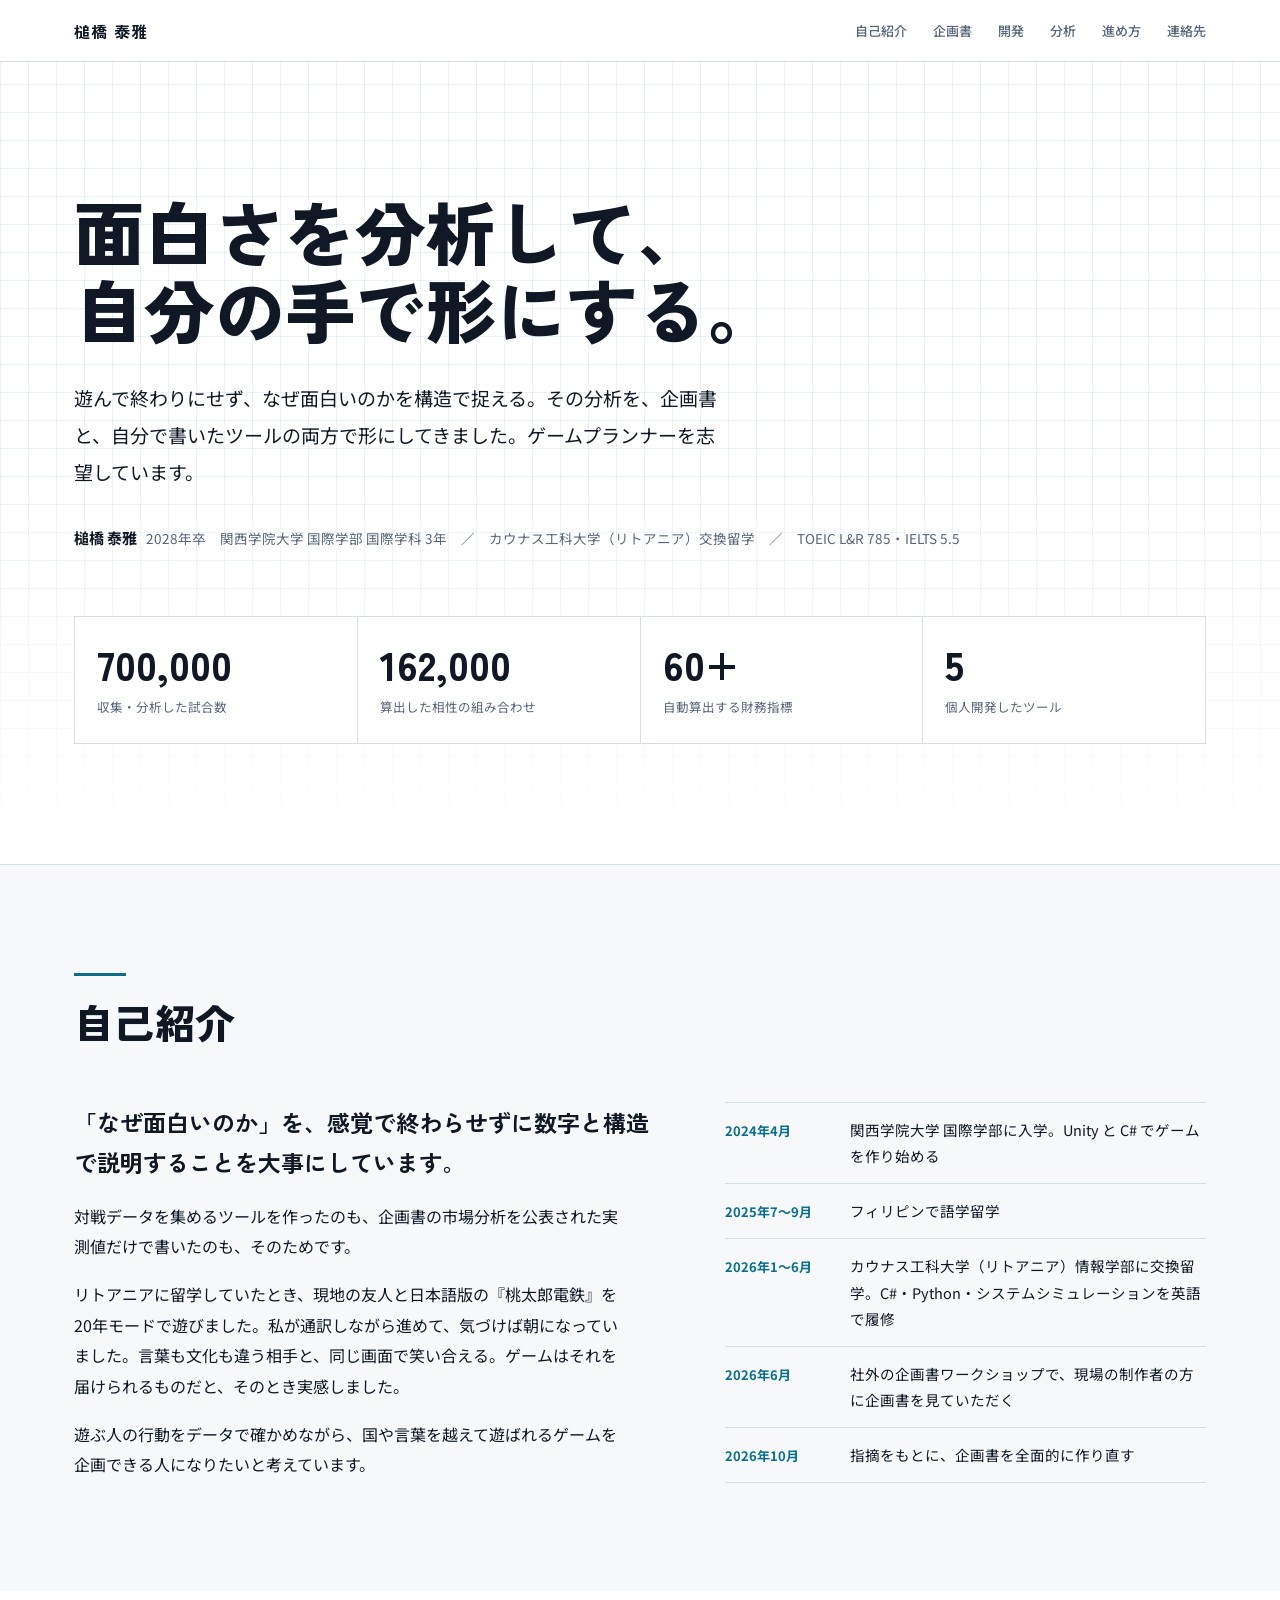
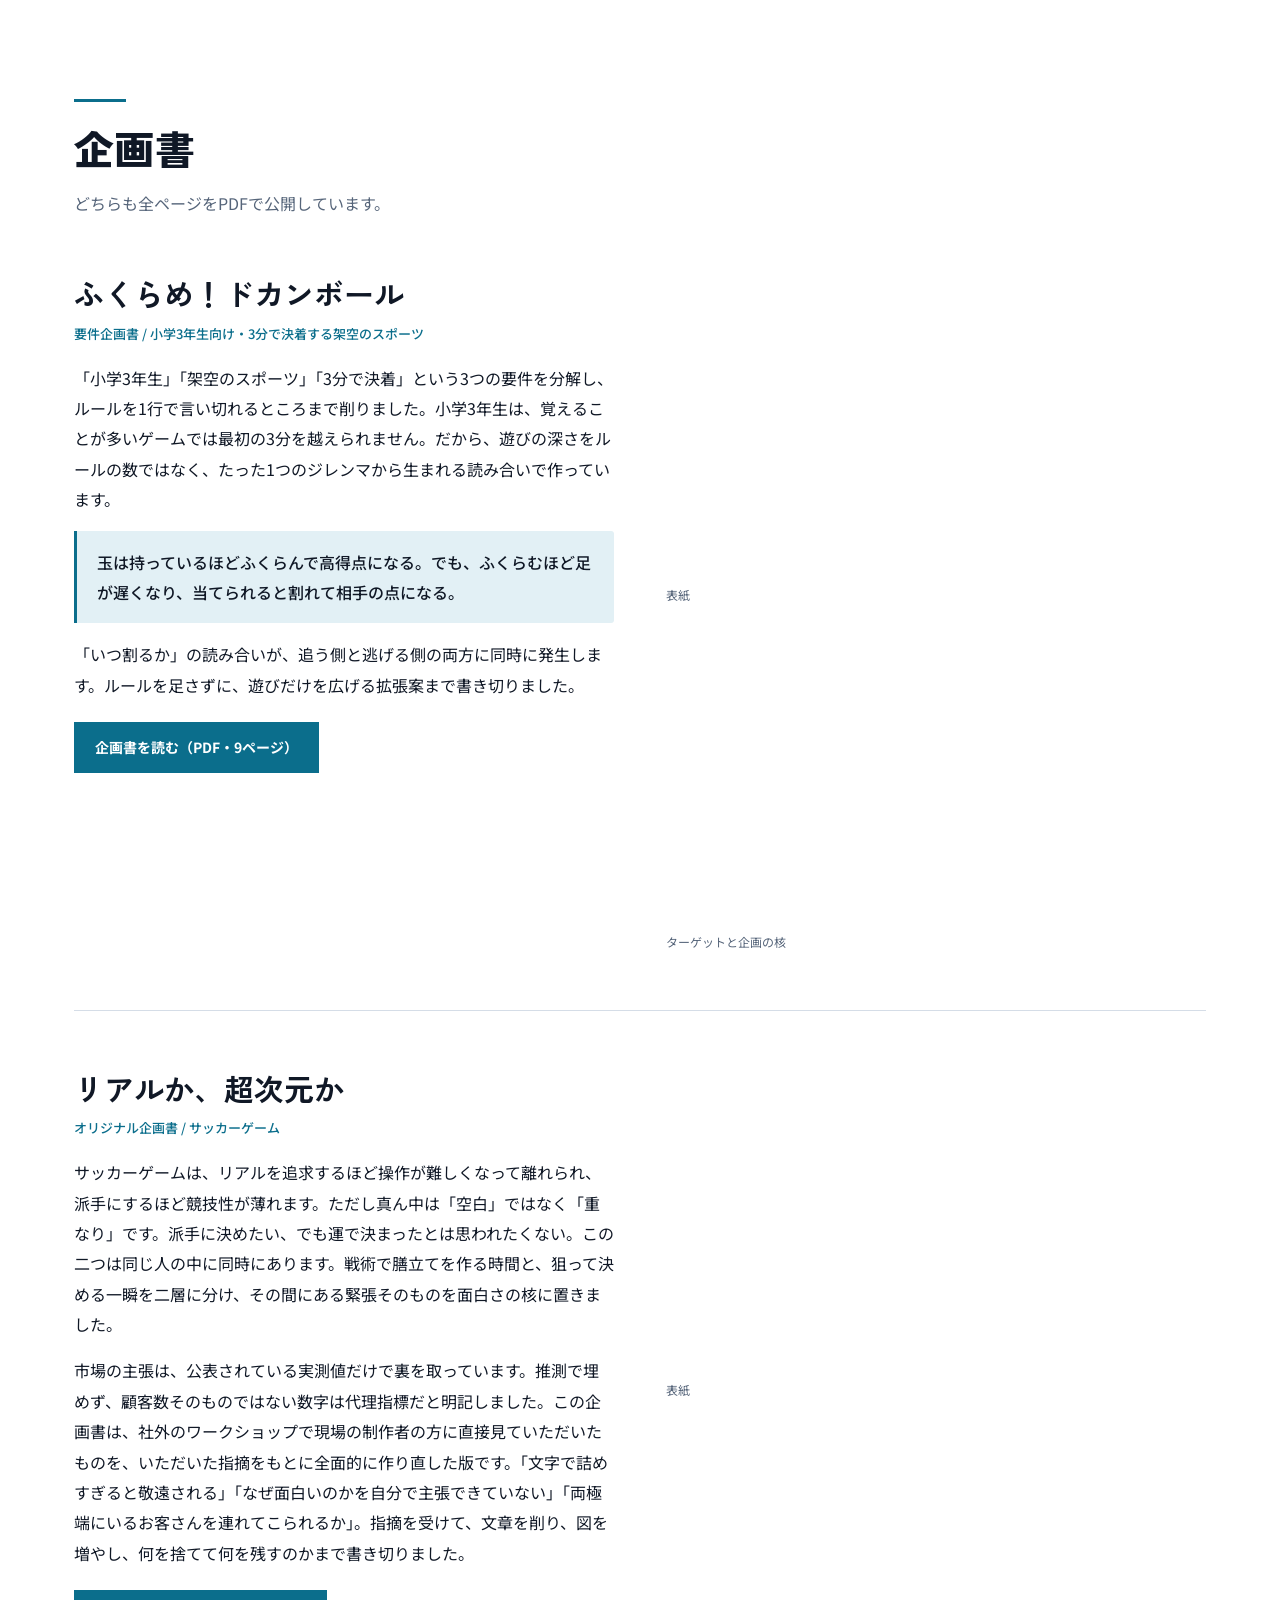
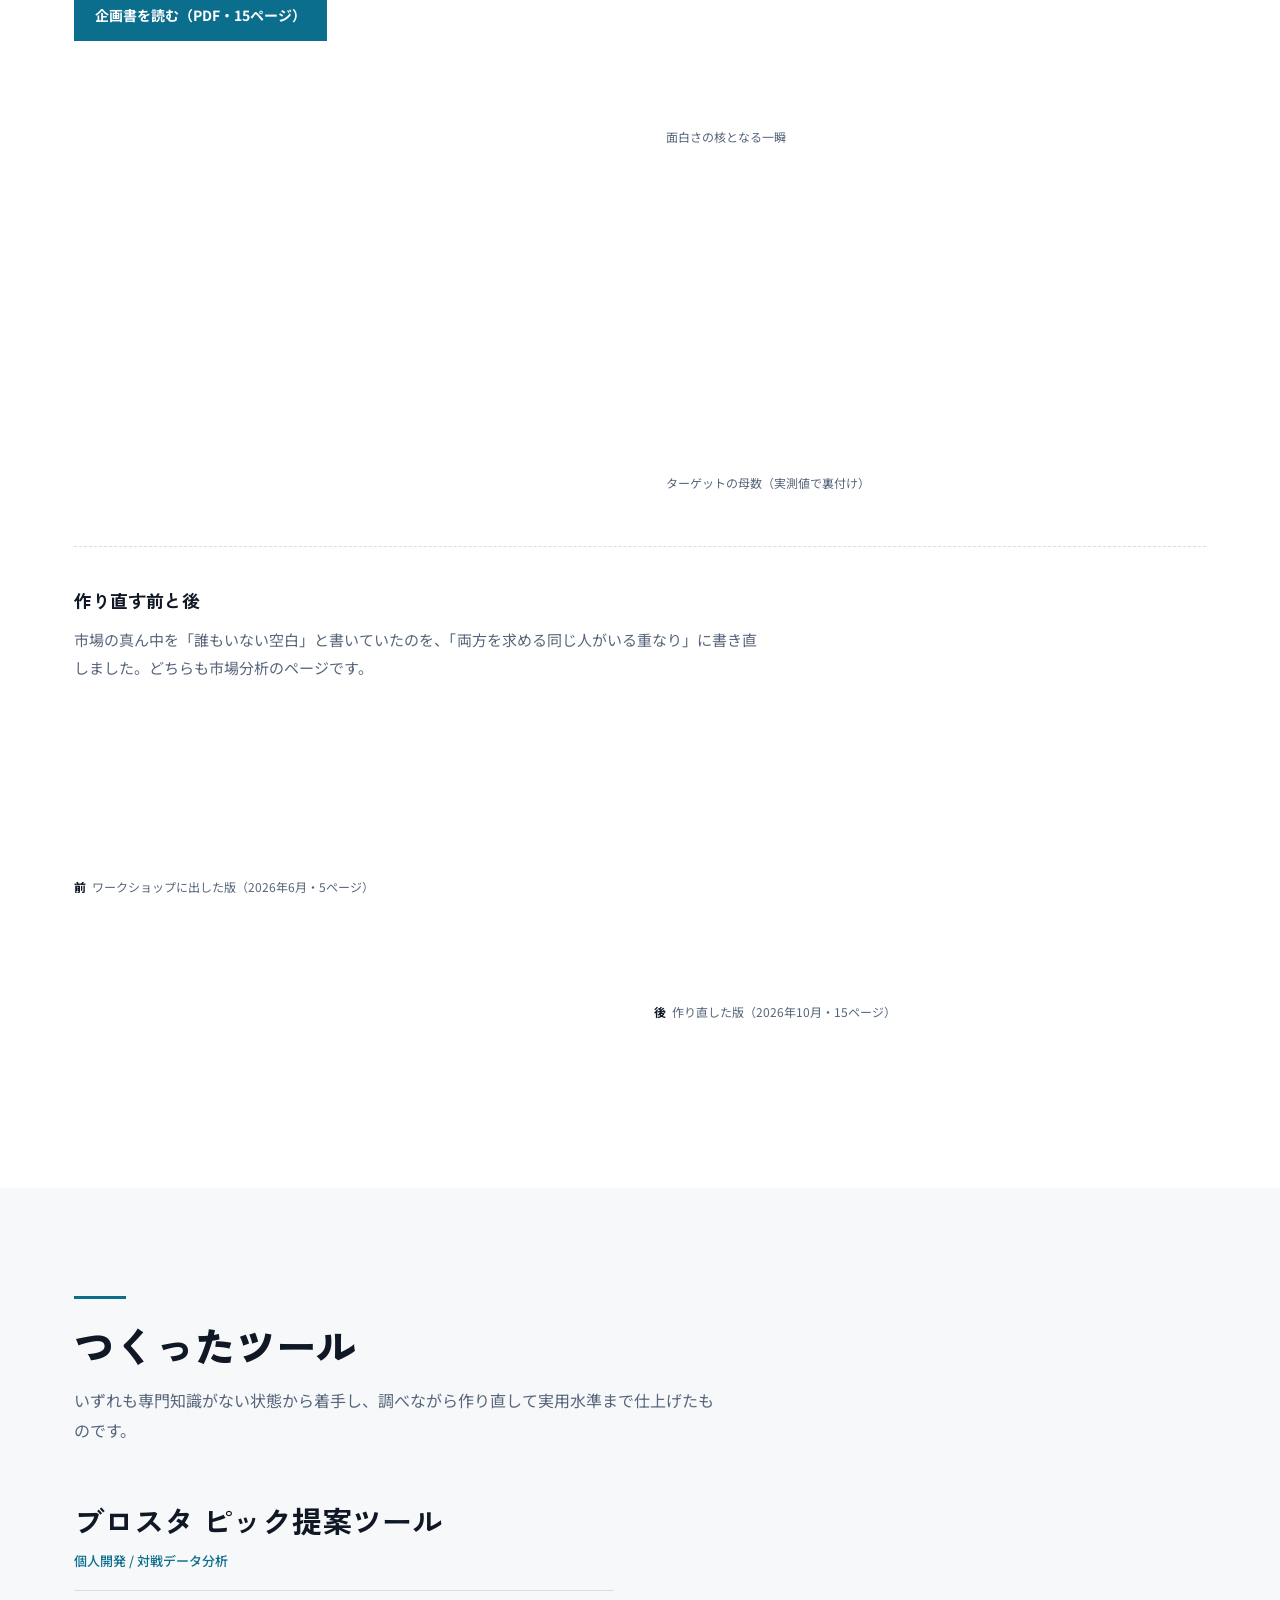
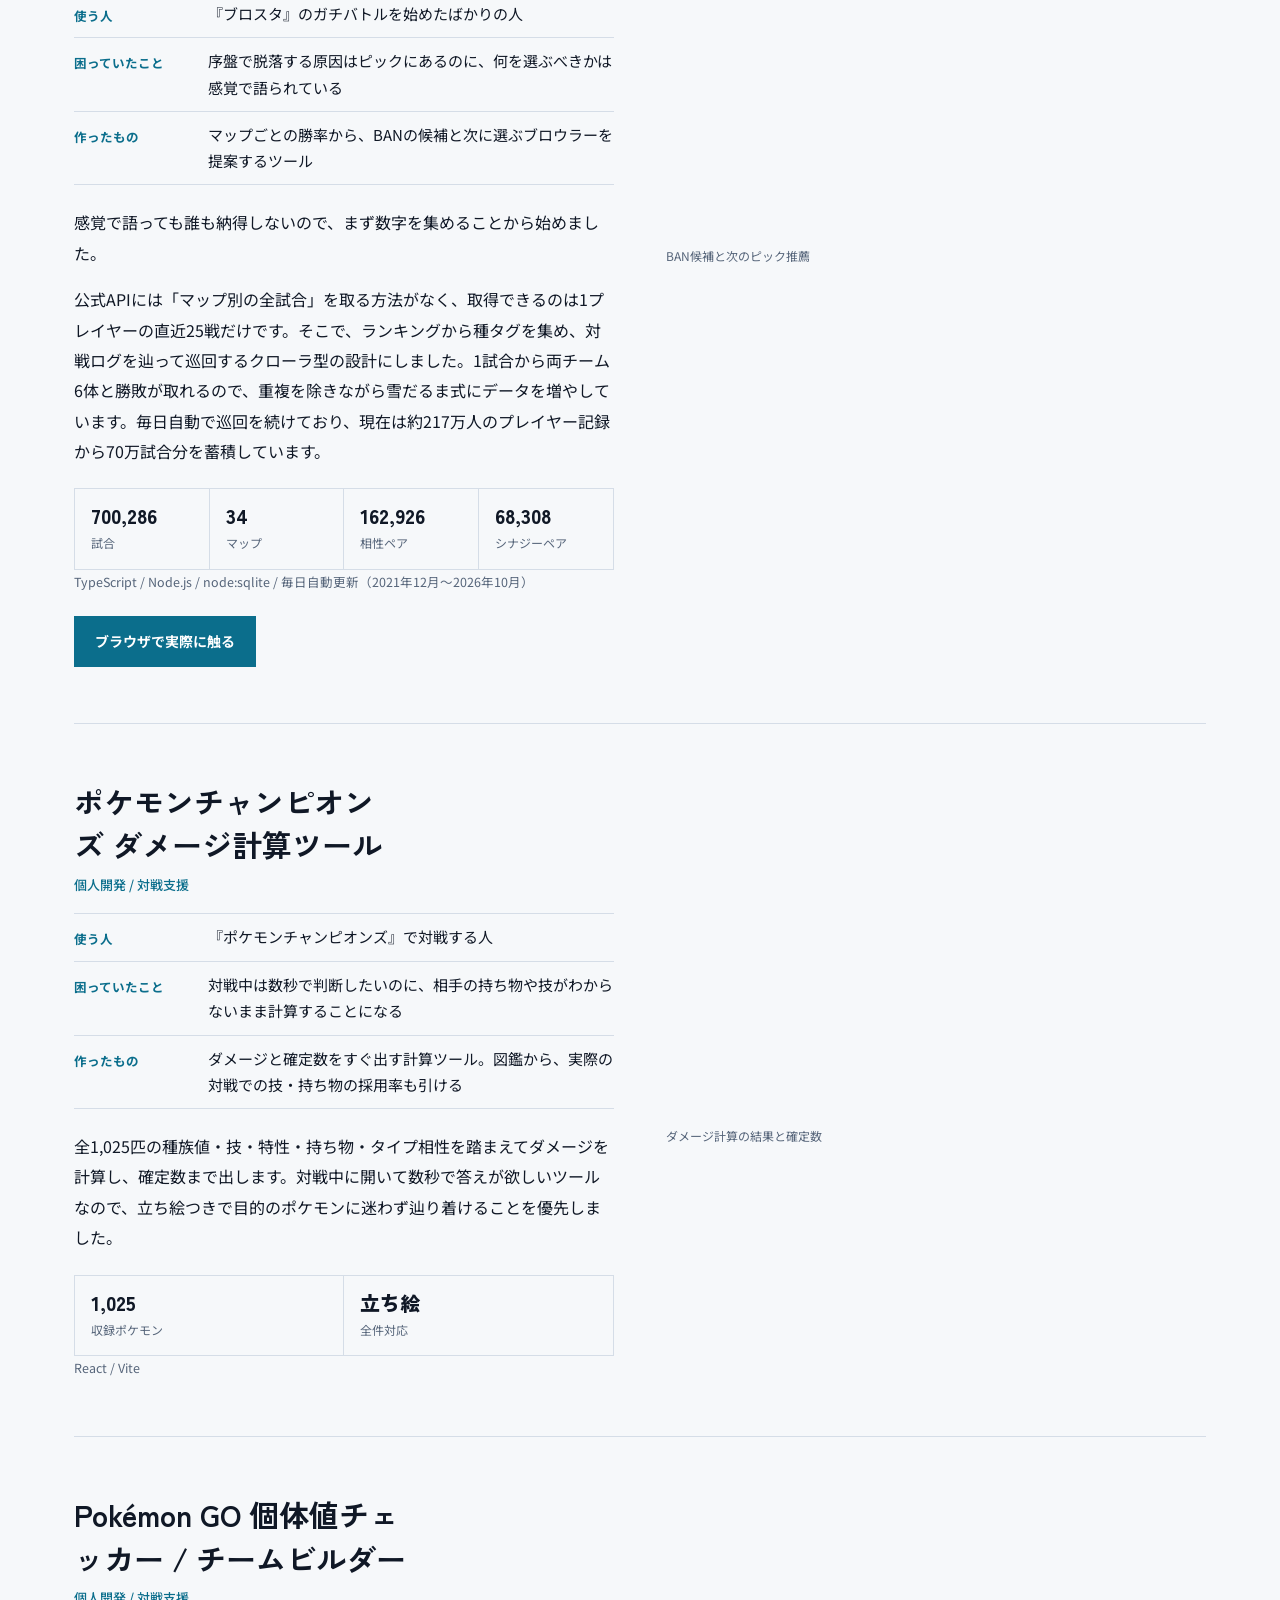
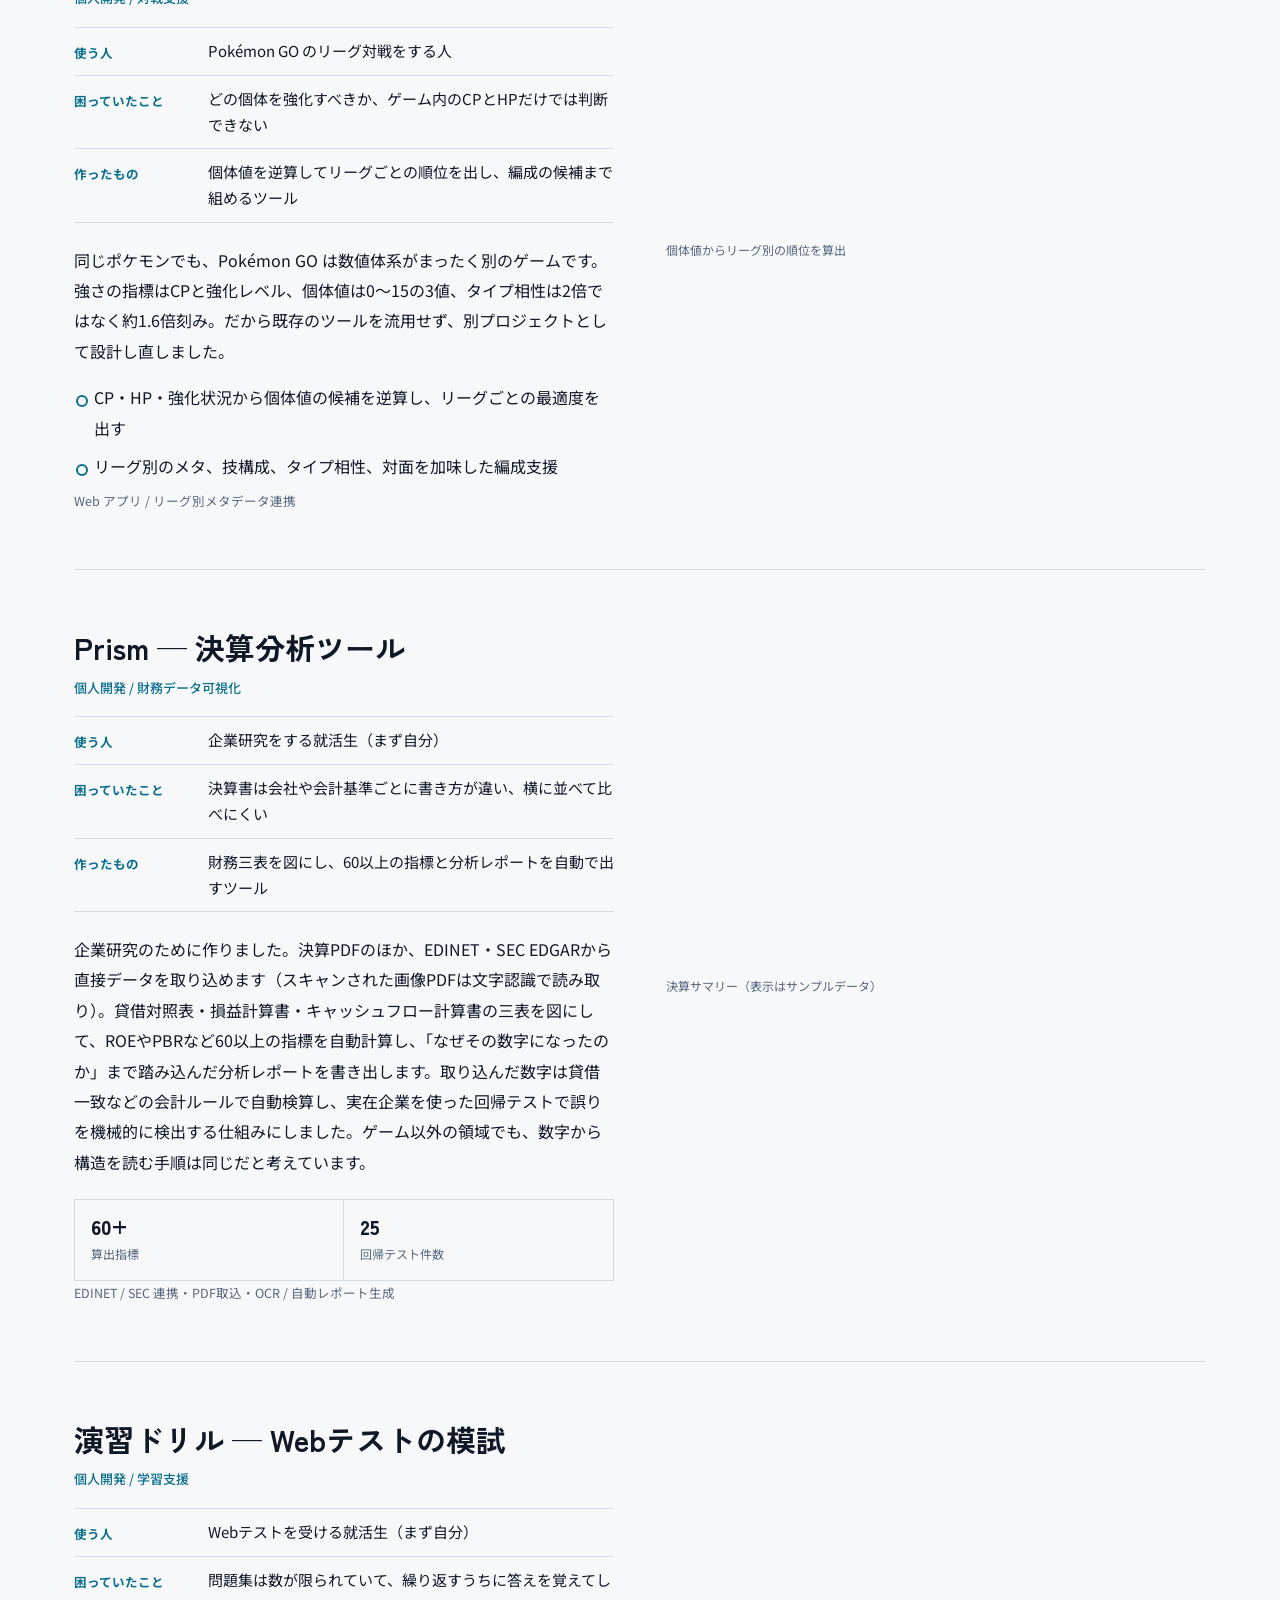
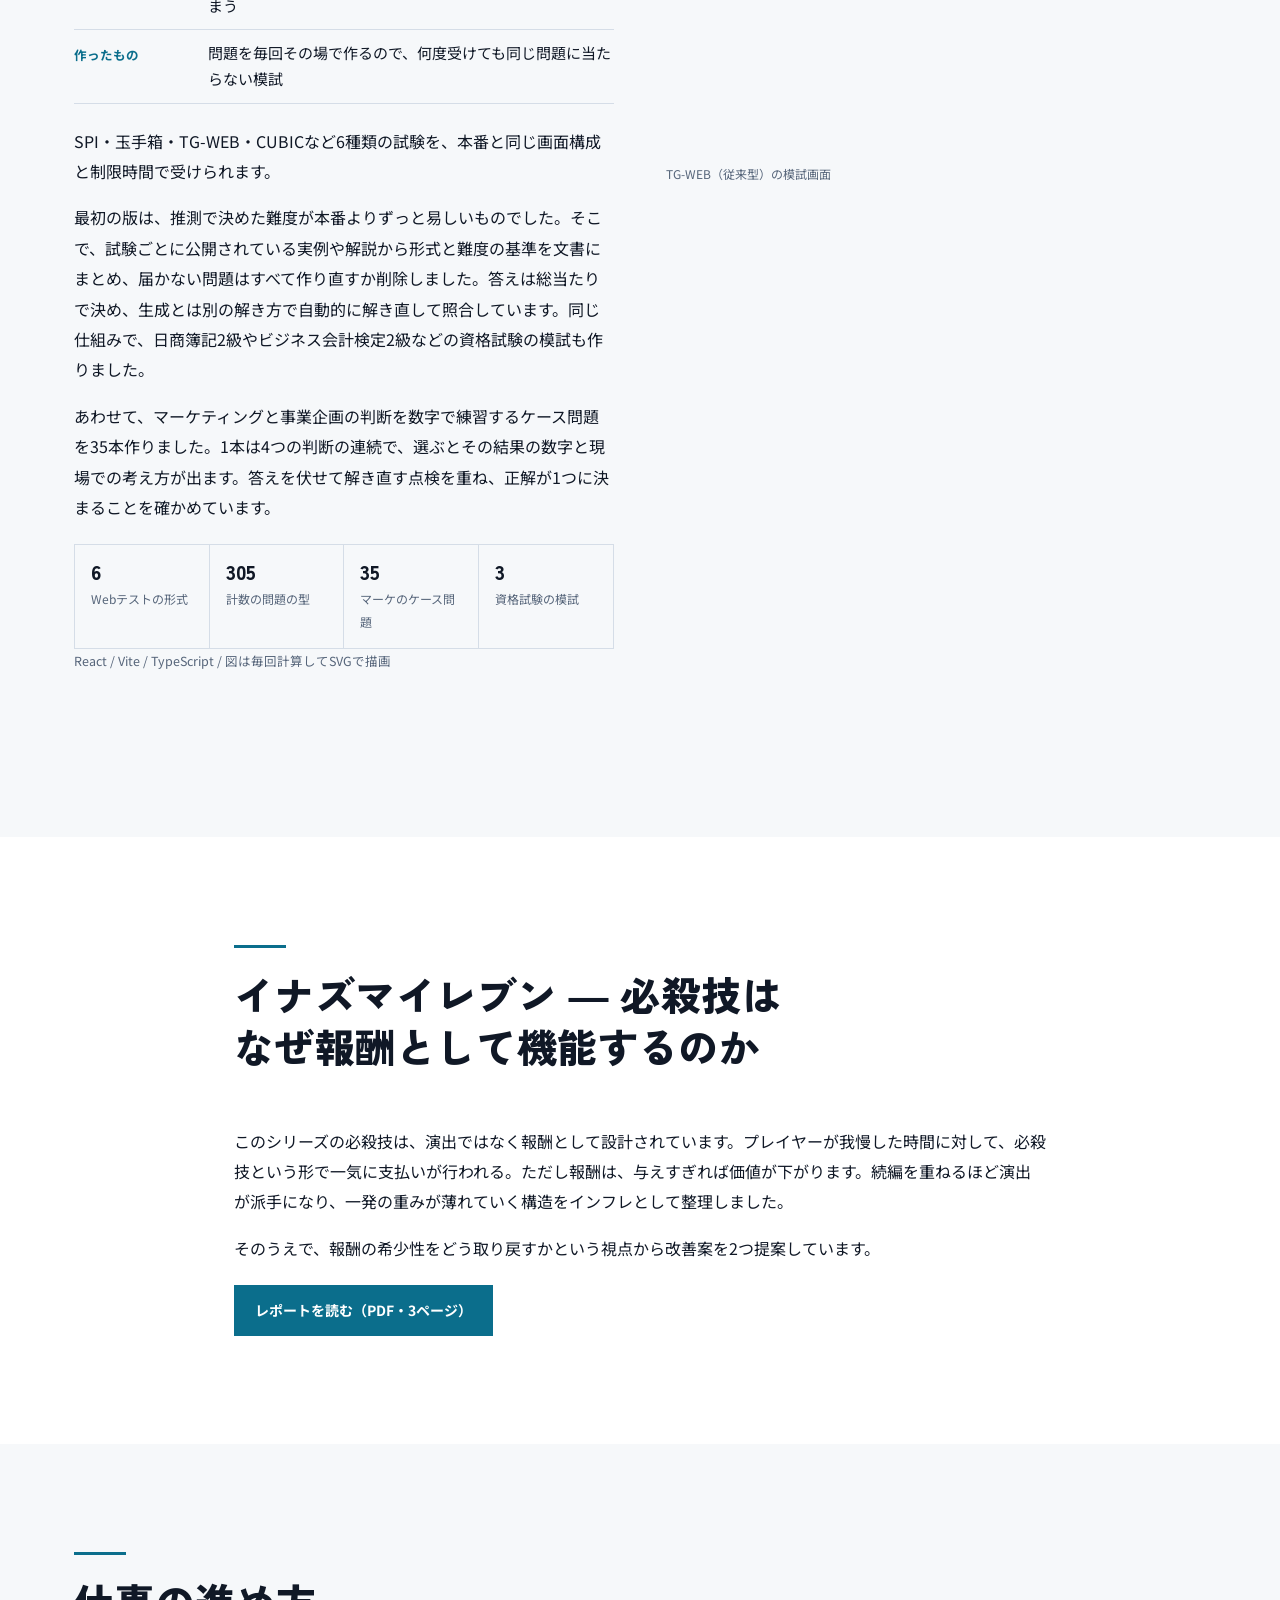
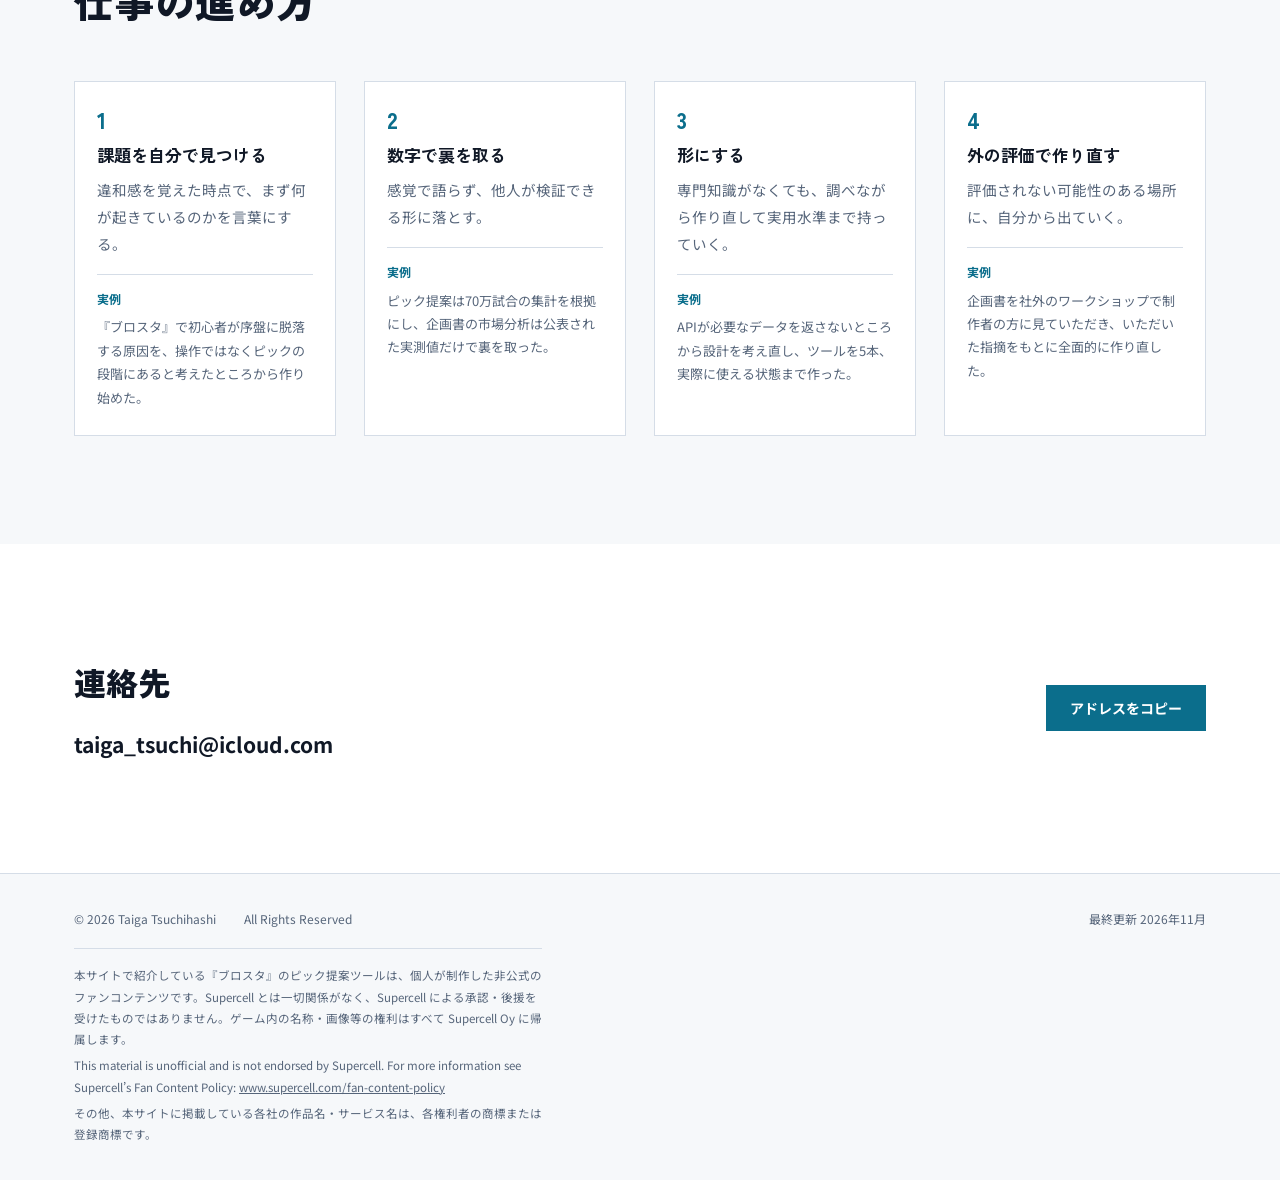
==== index.html @ 11065e67 "演習ドリルの計数の型を305に（TG-WEBテストセンター版の工夫型を追加） Co-Authored-By: Claude Opus 5.5 <noreply@anthropic.com>" ====
<!doctype html>
<html lang="ja">
<head>
<meta charset="utf-8">
<meta name="viewport" content="width=device-width, initial-scale=1, viewport-fit=cover">
<meta name="description" content="槌橋泰雅のポートフォリオ。ゲームの企画書、個人開発したツール、ゲーム分析レポート。">
<title>槌橋泰雅 ポートフォリオ</title>
<link rel="preconnect" href="https://fonts.googleapis.com">
<link rel="preconnect" href="https://fonts.gstatic.com" crossorigin>
<link rel="stylesheet" href="https://fonts.googleapis.com/css2?family=Zen+Kaku+Gothic+New:wght@500;700;900&family=Noto+Sans+JP:wght@400;500;700&display=swap">
<style>
/* 白い方眼紙（企画を書くノート）を下敷きに。ヒーローだけ方眼を見せ、ほかは白と罫線で静かに。
   差し色は青緑の1色。ラベルは英字の大文字や等幅の書体を使わず、日本語で必要なものだけ。 */
:root{
  --paper:#FFFFFF;
  --band:#F6F8FA;
  --ink:#101826;
  --ink-soft:#56657A;
  --rule:#D5DDE7;
  --accent:#0B6E8C;
  --accent-soft:#E2F0F5;
  --grid:rgba(11,110,140,.085);

  --f-display:"Zen Kaku Gothic New","Hiragino Kaku Gothic ProN","Yu Gothic",sans-serif;
  --f-body:"Noto Sans JP","Hiragino Kaku Gothic ProN","Yu Gothic",sans-serif;

  --head-h:62px;
}
:root{color-scheme:light}

*{box-sizing:border-box}
html{scroll-behavior:smooth; scroll-padding-top:var(--head-h)}
body{margin:0; background:var(--paper); color:var(--ink);
  font-family:var(--f-body); font-size:16px; line-height:1.9; -webkit-font-smoothing:antialiased}
img{max-width:100%}
a{color:var(--accent)}

/* ===== header ===== */
.hd{position:fixed; inset:0 0 auto 0; z-index:50; height:calc(var(--head-h) + env(safe-area-inset-top,0px));
  padding-top:env(safe-area-inset-top,0px);
  background:color-mix(in srgb, var(--paper) 88%, transparent);
  backdrop-filter:saturate(1.4) blur(10px); border-bottom:1px solid var(--rule)}
.hd-in{max-width:1180px; margin:0 auto; height:var(--head-h); padding-inline:24px;
  display:flex; align-items:center; gap:28px}
.brand{font-family:var(--f-display); font-size:16px; font-weight:700; letter-spacing:.08em;
  text-decoration:none; color:var(--ink); white-space:nowrap}
.nav{margin-left:auto; display:flex; gap:26px}
.nav a{font-size:13px; font-weight:500; text-decoration:none; color:var(--ink-soft);
  position:relative; padding-block:4px; transition:color .2s}
.nav a::after{content:""; position:absolute; left:0; bottom:0; width:100%; height:2px;
  background:var(--accent); transform:scaleX(0); transform-origin:left; transition:transform .25s ease}
.nav a:hover{color:var(--ink)}
.nav a:hover::after{transform:scaleX(1)}
@media (max-width:720px){ .nav{display:none} }

/* ===== bands ===== */
.band{padding-block:clamp(60px,9vw,108px)}
.band.tint{background:var(--band)}
.in{max-width:1180px; margin:0 auto; padding-inline:24px}
.narrow{max-width:860px}

/* ===== hero ===== */
.hero{background:var(--paper); color:var(--ink); position:relative; overflow:hidden; border-bottom:1px solid var(--rule);
  padding-top:calc(var(--head-h) + clamp(70px,11vw,130px)); padding-bottom:clamp(64px,10vw,120px)}
.hero::before{content:""; position:absolute; inset:0;
  background-image:linear-gradient(var(--grid) 1px,transparent 1px),
    linear-gradient(90deg,var(--grid) 1px,transparent 1px);
  background-size:28px 28px; pointer-events:none;
  -webkit-mask-image:linear-gradient(180deg,#000 55%,transparent);mask-image:linear-gradient(180deg,#000 55%,transparent)}
.hero .in{position:relative}

h1{font-family:var(--f-display); font-weight:900; font-size:clamp(34px,6.6vw,70px);
  line-height:1.12; letter-spacing:.005em; margin:0; text-wrap:balance; max-width:16em}
.hero .lede{font-size:clamp(16px,2vw,19px); line-height:1.95; margin:30px 0 0; max-width:34em; color:var(--ink)}
.hero .who{font-size:13.5px; color:var(--ink-soft); margin:34px 0 0; line-height:1.9}
.hero .who b{color:var(--ink); font-weight:700; font-size:15px; margin-right:.6em}

/* ===== stats band ===== */
.stats{display:grid; grid-template-columns:repeat(4,1fr); gap:1px; background:var(--rule);
  border:1px solid var(--rule); margin-top:clamp(40px,6vw,64px)}
.stats div{background:var(--paper); padding:24px 22px; min-width:0}
.stats b{display:block; font-family:var(--f-display); font-weight:900; font-size:clamp(26px,3.6vw,40px);
  line-height:1.15; font-variant-numeric:tabular-nums; color:var(--ink)}
.stats span{display:block; font-size:12.5px; color:var(--ink-soft); margin-top:8px}
@media (max-width:760px){ .stats{grid-template-columns:repeat(2,1fr)} }

/* ===== section head ===== */
.sh{margin-bottom:clamp(34px,5vw,54px)}
.sh h2{font-family:var(--f-display); font-weight:900; font-size:clamp(26px,3.6vw,40px);
  line-height:1.3; margin:0; letter-spacing:.01em; text-wrap:balance}
.sh p{margin:14px 0 0; color:var(--ink-soft); max-width:40em}
.rule{height:3px; width:52px; background:var(--accent); margin:0 0 20px}

/* ===== work rows ===== */
.work{display:grid; grid-template-columns:1fr 1fr; gap:clamp(28px,4vw,56px); align-items:start;
  padding-block:clamp(38px,5vw,56px); border-top:1px solid var(--rule)}
.work:first-of-type{border-top:0; padding-top:0}
.work.flip .media{order:2}
.work .body{min-width:0}
.work h3{font-family:var(--f-display); font-weight:700; font-size:clamp(21px,2.7vw,30px);
  line-height:1.45; margin:0 0 6px; text-wrap:balance}
.role{font-size:13px; color:var(--accent); font-weight:500; margin:0 0 20px}
.work p{margin:0 0 16px}
.work p:last-of-type{margin-bottom:0}
@media (max-width:860px){ .work{grid-template-columns:1fr} .work.flip .media{order:0} }

.media{min-width:0; display:grid; gap:12px}
.media figure{margin:0; min-width:0}
.media img{display:block; width:100%; height:auto; border:1px solid var(--rule);
  transition:transform .3s cubic-bezier(.22,.8,.3,1), box-shadow .3s ease}
.media figure:hover img{transform:translateY(-4px); box-shadow:0 14px 34px rgba(16,24,38,.16)}
.media figcaption{font-size:12px; color:var(--ink-soft); margin-top:7px}

/* 誰の何を解くか（全ツールで同じ位置に置く） */
.fit{margin:0 0 22px; border-top:1px solid var(--rule)}
.fit div{display:grid; grid-template-columns:7.5em 1fr; gap:14px; padding:10px 0; border-bottom:1px solid var(--rule)}
.fit dt{font-size:12.5px; font-weight:700; color:var(--accent); padding-top:3px}
.fit dd{margin:0; font-size:15px; line-height:1.75}

/* 作り直す前と後 */
.ba{grid-column:1/-1; order:3; border-top:1px dashed var(--rule); padding-top:clamp(26px,3.5vw,36px)}
.ba h4{font-family:var(--f-display); font-weight:700; font-size:18px; margin:0 0 8px}
.ba > p{margin:0 0 20px; max-width:46em; color:var(--ink-soft); font-size:15px}
.ba .media{grid-template-columns:1fr 1fr; gap:clamp(16px,2.4vw,28px); align-items:start}
.ba figcaption b{color:var(--ink); font-weight:700; margin-right:.5em}

.quote{border-left:3px solid var(--accent); background:var(--accent-soft);
  padding:16px 20px; margin:20px 0; font-weight:500; border-radius:0 3px 3px 0}
.metrics{display:flex; flex-wrap:wrap; gap:0; margin:22px 0 0; border:1px solid var(--rule)}
.metrics div{flex:1 1 120px; min-width:0; padding:14px 16px; border-right:1px solid var(--rule);
  transition:background .2s}
.metrics div:last-child{border-right:0}
/* 指標が1つだけのときは、枠を横いっぱいに伸ばさず内容幅に収める */
.metrics:has(div:only-child){display:inline-flex}
.metrics div:hover{background:var(--accent-soft)}
.metrics b{display:block; font-family:var(--f-display); font-weight:900; font-size:20px;
  font-variant-numeric:tabular-nums; line-height:1.3}
.metrics span{display:block; font-size:12px; color:var(--ink-soft); margin-top:3px}
.stack{font-size:12.5px; color:var(--ink-soft); margin:16px 0 0}
.pts{list-style:none; padding:0; margin:14px 0 0}
.pts li{position:relative; padding-left:20px; margin-bottom:8px}
.pts li::before{content:""; position:absolute; left:2px; top:.8em; width:8px; height:8px; border:2px solid var(--accent); border-radius:50%}

.links{display:flex; flex-wrap:wrap; gap:10px; margin:22px 0 0}
.lnk{display:inline-block; font-size:14px; font-weight:700;
  text-decoration:none; padding:11px 20px; border:1px solid var(--accent); color:var(--accent);
  background:transparent; transition:background .2s,color .2s,transform .2s}
.lnk.solid{background:var(--accent); color:#fff; border-color:var(--accent)}
.lnk:hover{transform:translateY(-2px)}
.lnk:not(.solid):hover{background:var(--accent); color:#fff}

/* ===== approach ===== */
.grid4{display:grid; grid-template-columns:repeat(4,1fr); gap:clamp(18px,2.4vw,28px)}
.card{background:var(--paper); border:1px solid var(--rule); padding:26px 22px; min-width:0}
.card .n{font-family:var(--f-display); font-size:22px; font-weight:900; color:var(--accent); line-height:1}
.card h4{font-family:var(--f-display); font-weight:700; font-size:17px; margin:12px 0 10px; line-height:1.5}
.card p{margin:0; font-size:14.5px; line-height:1.85; color:var(--ink-soft)}
.card .ev{margin:16px 0 0; padding:13px 0 0; border-top:1px solid var(--rule); font-size:13px; line-height:1.8}
.card .ev b{display:block; font-weight:700; font-size:12px; color:var(--accent); margin:0 0 6px}
@media (max-width:980px){ .grid4{grid-template-columns:repeat(2,1fr)} }
@media (max-width:560px){ .grid4{grid-template-columns:1fr} }

/* ===== about ===== */
.about{display:grid; grid-template-columns:1.1fr .9fr; gap:clamp(30px,5vw,72px); align-items:start}
.about .txt p{margin:0 0 18px; max-width:34em}
.about .txt p:last-child{margin-bottom:0}
.about .txt .lead{font-family:var(--f-display); font-weight:700; font-size:clamp(19px,2.2vw,23px); line-height:1.75}
.tl{list-style:none; margin:0; padding:0; border-top:1px solid var(--rule)}
.tl li{display:grid; grid-template-columns:7.5em 1fr; gap:16px; padding:14px 0; border-bottom:1px solid var(--rule);
  font-size:14.5px; line-height:1.8}
.tl time{font-size:13px; font-weight:700; color:var(--accent); font-variant-numeric:tabular-nums; padding-top:2px}
@media (max-width:860px){ .about{grid-template-columns:1fr} .ba .media{grid-template-columns:1fr} }
@media (max-width:440px){ .tl li,.fit div{grid-template-columns:1fr; gap:2px} }

/* ===== contact ===== */
.contact{display:grid; grid-template-columns:1fr auto; gap:28px; align-items:center}
.contact h2{font-family:var(--f-display); font-weight:900; font-size:clamp(22px,3vw,32px); margin:0 0 12px}
.mail{font-size:clamp(16px,2.4vw,21px); font-weight:700; word-break:break-all; margin:0}
button{font-family:var(--f-body); font-size:14px; font-weight:700; cursor:pointer;
  background:var(--accent); color:#fff; border:0; padding:13px 24px; white-space:nowrap; transition:filter .2s}
button:hover{filter:brightness(1.12)}
button:focus-visible,a:focus-visible{outline:2px solid var(--accent); outline-offset:3px}
@media (max-width:640px){ .contact{grid-template-columns:1fr} }

footer{background:var(--band); color:var(--ink-soft); padding-block:34px; border-top:1px solid var(--rule)}
footer .in{display:flex; flex-wrap:wrap; gap:12px 28px; align-items:center; font-size:12px}
footer .sp{margin-left:auto}
footer .rights{margin-top:18px; padding-top:16px; border-top:1px solid var(--rule);
  font-size:11.5px; line-height:1.85; color:var(--ink-soft); max-width:78ch}
footer .rights p{margin:0 0 5px}
footer .rights p:last-child{margin-bottom:0}
footer .rights a{color:inherit; text-decoration:underline}


/* ===== scroll reveal =====
   大手コーポレートサイトの計測値に合わせる：持続 0.9s、ゆるい立ち上がり。
   .js-anim は JS が付けるので、JSが動かない環境では最初から全部見えている。 */
:root{ --ease-rev:cubic-bezier(.4,0,.22,1) }
.js-anim .rev{ opacity:0; transform:translateY(44px);
  transition:opacity .9s var(--ease-rev) var(--d,0s), transform .9s var(--ease-rev) var(--d,0s) }
.js-anim .rev.is-visible{ opacity:1; transform:none }

/* 画像は現れたあとに静かに寄る */
.js-anim .media figure img{ transform:scale(1.035); transition:transform 1.4s ease-out .15s, border-color .25s ease }
.js-anim .media figure.is-visible img{ transform:none }
.js-anim .media figure:hover img{ transform:translateY(-4px) }

@media (prefers-reduced-motion:reduce){
  .js-anim .rev,.js-anim .media figure img{
    opacity:1!important; transform:none!important; transition:none!important }
}


/* 画像はマスクで開く（アサヒGHDの reveal-inset 方式） */
.js-anim .media figure img{ clip-path:inset(0 0 100% 0); transform:scale(1.04);
  transition:clip-path 1.05s var(--ease-rev), transform 1.5s ease-out .1s, box-shadow .3s ease }
.js-anim .media figure.is-visible img{ clip-path:inset(0 0 0 0); transform:none }
.js-anim .media figure.is-visible:hover img{ transform:translateY(-4px) scale(1.012) }

/* ヒーロー見出しは1文字ずつ立ち上げる */
@keyframes chIn{ from{ opacity:0; transform:translateY(.55em) } to{ opacity:1; transform:none } }
.hero h1.split{ animation:none }
.hero h1 .ch{ display:inline-block; animation:chIn .72s var(--ease-rev) var(--d,0s) backwards }


@keyframes gridIn{ from{ opacity:0 } to{ opacity:1 } }
.hero::before{ animation:gridIn 1.6s ease-out .25s backwards }


@media (prefers-reduced-motion:reduce){
  .hero h1 .ch,.hero::before{ animation:none!important; opacity:1!important; filter:none!important; transform:none!important }
  .js-anim .media figure img{ clip-path:none!important; transform:none!important; transition:none!important }
}

/* ===== motion ===== */
@keyframes rise{from{opacity:0; transform:translateY(14px)} to{opacity:1; transform:none}}
.hero h1,.hero .lede,.hero .who,.hero .stats{animation:rise .55s cubic-bezier(.22,.8,.3,1) backwards}
.hero h1{animation-delay:.07s} .hero .lede{animation-delay:.15s}
.hero .who{animation-delay:.22s} .hero .stats{animation-delay:.28s}
@media (prefers-reduced-motion:reduce){
  html{scroll-behavior:auto}
  .hero h1,.hero .lede,.hero .who,.hero .stats{animation:none}
  .media img,.lnk,.nav a::after,.metrics div{transition:none}
}
</style>
</head>
<body>

<header class="hd">
  <div class="hd-in">
    <a class="brand" href="#top">槌橋 泰雅</a>
    <nav class="nav">
      <a href="#about">自己紹介</a>
      <a href="#works">企画書</a>
      <a href="#tools">開発</a>
      <a href="#analysis">分析</a>
      <a href="#approach">進め方</a>
      <a href="#contact">連絡先</a>
    </nav>
  </div>
</header>

<section class="hero" id="top">
  <div class="in">
    <h1>面白さを分析して、<br>自分の手で形にする。</h1>
    <p class="lede">遊んで終わりにせず、なぜ面白いのかを構造で捉える。その分析を、企画書と、自分で書いたツールの両方で形にしてきました。ゲームプランナーを志望しています。</p>
    <p class="who"><b>槌橋 泰雅</b>2028年卒　関西学院大学 国際学部 国際学科 3年　／　カウナス工科大学（リトアニア）交換留学　／　TOEIC L&amp;R 785・IELTS 5.5</p>
    <div class="stats">
      <div><b data-count="700000">700,000</b><span>収集・分析した試合数</span></div>
      <div><b data-count="162000">162,000</b><span>算出した相性の組み合わせ</span></div>
      <div><b data-count="60" data-suffix="+">60+</b><span>自動算出する財務指標</span></div>
      <div><b data-count="5">5</b><span>個人開発したツール</span></div>
    </div>
  </div>
</section>

<section class="band tint" id="about">
  <div class="in">
    <div class="sh">
      <div class="rule"></div>
      <h2>自己紹介</h2>
    </div>
    <div class="about">
      <div class="txt">
        <p class="lead">「なぜ面白いのか」を、感覚で終わらせずに数字と構造で説明することを大事にしています。</p>
        <p>対戦データを集めるツールを作ったのも、企画書の市場分析を公表された実測値だけで書いたのも、そのためです。</p>
        <p>リトアニアに留学していたとき、現地の友人と日本語版の『桃太郎電鉄』を20年モードで遊びました。私が通訳しながら進めて、気づけば朝になっていました。言葉も文化も違う相手と、同じ画面で笑い合える。ゲームはそれを届けられるものだと、そのとき実感しました。</p>
        <p>遊ぶ人の行動をデータで確かめながら、国や言葉を越えて遊ばれるゲームを企画できる人になりたいと考えています。</p>
      </div>
      <ol class="tl">
        <li><time>2024年4月</time><span>関西学院大学 国際学部に入学。Unity と C# でゲームを作り始める</span></li>
        <li><time>2025年7〜9月</time><span>フィリピンで語学留学</span></li>
        <li><time>2026年1〜6月</time><span>カウナス工科大学（リトアニア）情報学部に交換留学。C#・Python・システムシミュレーションを英語で履修</span></li>
        <li><time>2026年6月</time><span>社外の企画書ワークショップで、現場の制作者の方に企画書を見ていただく</span></li>
        <li><time>2026年10月</time><span>指摘をもとに、企画書を全面的に作り直す</span></li>
      </ol>
    </div>
  </div>
</section>

<section class="band" id="works">
  <div class="in">
    <div class="sh">
      <div class="rule"></div>
      <h2>企画書</h2>
      <p>どちらも全ページをPDFで公開しています。</p>
    </div>

    <article class="work">
      <div class="body">
        <h3>ふくらめ！ドカンボール</h3>
        <p class="role">要件企画書 / 小学3年生向け・3分で決着する架空のスポーツ</p>
        <p>「小学3年生」「架空のスポーツ」「3分で決着」という3つの要件を分解し、ルールを1行で言い切れるところまで削りました。小学3年生は、覚えることが多いゲームでは最初の3分を越えられません。だから、遊びの深さをルールの数ではなく、たった1つのジレンマから生まれる読み合いで作っています。</p>
        <p class="quote">玉は持っているほどふくらんで高得点になる。でも、ふくらむほど足が遅くなり、当てられると割れて相手の点になる。</p>
        <p>「いつ割るか」の読み合いが、追う側と逃げる側の両方に同時に発生します。ルールを足さずに、遊びだけを広げる拡張案まで書き切りました。</p>
        <div class="links"><a class="lnk solid" href="docs/dokanball.pdf">企画書を読む（PDF・9ページ）</a></div>
      </div>
      <div class="media">
        <figure><img src="[data-uri]" alt="『ふくらめ！ドカンボール』企画書の表紙"><figcaption>表紙</figcaption></figure>
        <figure><img src="[data-uri]" alt="ターゲットと企画の核となるルールを示したページ"><figcaption>ターゲットと企画の核</figcaption></figure>
      </div>
    </article>

    <article class="work flip">
      <div class="media">
        <figure><img src="[data-uri]" alt="『リアルか、超次元か』企画書の表紙"><figcaption>表紙</figcaption></figure>
        <figure><img src="[data-uri]" alt="戦術の組み立てからシュートまでの流れを図示したページ"><figcaption>面白さの核となる一瞬</figcaption></figure>
        <figure><img src="[data-uri]" alt="ターゲットの母数を実測値で示したページ"><figcaption>ターゲットの母数（実測値で裏付け）</figcaption></figure>
      </div>
      <div class="body">
        <h3>リアルか、超次元か</h3>
        <p class="role">オリジナル企画書 / サッカーゲーム</p>
        <p>サッカーゲームは、リアルを追求するほど操作が難しくなって離れられ、派手にするほど競技性が薄れます。ただし真ん中は「空白」ではなく「重なり」です。派手に決めたい、でも運で決まったとは思われたくない。この二つは同じ人の中に同時にあります。戦術で膳立てを作る時間と、狙って決める一瞬を二層に分け、その間にある緊張そのものを面白さの核に置きました。</p>
        <p>市場の主張は、公表されている実測値だけで裏を取っています。推測で埋めず、顧客数そのものではない数字は代理指標だと明記しました。この企画書は、社外のワークショップで現場の制作者の方に直接見ていただいたものを、いただいた指摘をもとに全面的に作り直した版です。「文字で詰めすぎると敬遠される」「なぜ面白いのかを自分で主張できていない」「両極端にいるお客さんを連れてこられるか」。指摘を受けて、文章を削り、図を増やし、何を捨てて何を残すのかまで書き切りました。</p>
        <div class="links"><a class="lnk solid" href="docs/real-or-ultra.pdf">企画書を読む（PDF・15ページ）</a></div>
      </div>
      <div class="ba">
        <h4>作り直す前と後</h4>
        <p>市場の真ん中を「誰もいない空白」と書いていたのを、「両方を求める同じ人がいる重なり」に書き直しました。どちらも市場分析のページです。</p>
        <div class="media">
          <figure><img src="[data-uri]" alt="作り直す前の市場分析。リアル路線と超次元路線の間を「融合領域（空白）」と書いている"><figcaption><b>前</b>ワークショップに出した版（2026年6月・5ページ）</figcaption></figure>
          <figure><img src="[data-uri]" alt="作り直した後の市場分析。真ん中を「重なる領域」とし、両方を求める同じ人を狙うと書いている"><figcaption><b>後</b>作り直した版（2026年10月・15ページ）</figcaption></figure>
        </div>
      </div>
    </article>
  </div>
</section>

<section class="band tint" id="tools">
  <div class="in">
    <div class="sh">
      <div class="rule"></div>
      <h2>つくったツール</h2>
      <p>いずれも専門知識がない状態から着手し、調べながら作り直して実用水準まで仕上げたものです。</p>
    </div>

    <article class="work">
      <div class="body">
        <h3>ブロスタ ピック提案ツール</h3>
        <p class="role">個人開発 / 対戦データ分析</p>
        <dl class="fit">
          <div><dt>使う人</dt><dd>『ブロスタ』のガチバトルを始めたばかりの人</dd></div>
          <div><dt>困っていたこと</dt><dd>序盤で脱落する原因はピックにあるのに、何を選ぶべきかは感覚で語られている</dd></div>
          <div><dt>作ったもの</dt><dd>マップごとの勝率から、BANの候補と次に選ぶブロウラーを提案するツール</dd></div>
        </dl>
        <p>感覚で語っても誰も納得しないので、まず数字を集めることから始めました。</p>
        <p>公式APIには「マップ別の全試合」を取る方法がなく、取得できるのは1プレイヤーの直近25戦だけです。そこで、ランキングから種タグを集め、対戦ログを辿って巡回するクローラ型の設計にしました。1試合から両チーム6体と勝敗が取れるので、重複を除きながら雪だるま式にデータを増やしています。毎日自動で巡回を続けており、現在は約217万人のプレイヤー記録から70万試合分を蓄積しています。</p>
        <div class="metrics">
          <div><b>700,286</b><span>試合</span></div>
          <div><b>34</b><span>マップ</span></div>
          <div><b>162,926</b><span>相性ペア</span></div>
          <div><b>68,308</b><span>シナジーペア</span></div>
        </div>
        <p class="stack">TypeScript / Node.js / node:sqlite / 毎日自動更新（2021年12月〜2026年10月）</p>
        <div class="links"><a class="lnk solid" href="apps/brawl/">ブラウザで実際に触る</a></div>
      </div>
      <div class="media">
        <figure><img src="[data-uri]" alt="BAN候補と次のピック推薦。各ブロウラーの勝率と出現率を並べて表示する"><figcaption>BAN候補と次のピック推薦</figcaption></figure>
      </div>
    </article>

    <article class="work flip">
      <div class="media">
        <figure><img src="[data-uri]" alt="ダメージ計算の結果。与ダメージの幅と確定数を即座に出す"><figcaption>ダメージ計算の結果と確定数</figcaption></figure>
      </div>
      <div class="body">
        <h3>ポケモンチャンピオンズ ダメージ計算ツール</h3>
        <p class="role">個人開発 / 対戦支援</p>
        <dl class="fit">
          <div><dt>使う人</dt><dd>『ポケモンチャンピオンズ』で対戦する人</dd></div>
          <div><dt>困っていたこと</dt><dd>対戦中は数秒で判断したいのに、相手の持ち物や技がわからないまま計算することになる</dd></div>
          <div><dt>作ったもの</dt><dd>ダメージと確定数をすぐ出す計算ツール。図鑑から、実際の対戦での技・持ち物の採用率も引ける</dd></div>
        </dl>
        <p>全1,025匹の種族値・技・特性・持ち物・タイプ相性を踏まえてダメージを計算し、確定数まで出します。対戦中に開いて数秒で答えが欲しいツールなので、立ち絵つきで目的のポケモンに迷わず辿り着けることを優先しました。</p>
        <div class="metrics">
          <div><b>1,025</b><span>収録ポケモン</span></div>
          <div><b>立ち絵</b><span>全件対応</span></div>
        </div>
        <p class="stack">React / Vite</p>
      </div>
    </article>

    <article class="work">
      <div class="body">
        <h3>Pokémon GO 個体値チェッカー / チームビルダー</h3>
        <p class="role">個人開発 / 対戦支援</p>
        <dl class="fit">
          <div><dt>使う人</dt><dd>Pokémon GO のリーグ対戦をする人</dd></div>
          <div><dt>困っていたこと</dt><dd>どの個体を強化すべきか、ゲーム内のCPとHPだけでは判断できない</dd></div>
          <div><dt>作ったもの</dt><dd>個体値を逆算してリーグごとの順位を出し、編成の候補まで組めるツール</dd></div>
        </dl>
        <p>同じポケモンでも、Pokémon GO は数値体系がまったく別のゲームです。強さの指標はCPと強化レベル、個体値は0〜15の3値、タイプ相性は2倍ではなく約1.6倍刻み。だから既存のツールを流用せず、別プロジェクトとして設計し直しました。</p>
        <ul class="pts">
          <li>CP・HP・強化状況から個体値の候補を逆算し、リーグごとの最適度を出す</li>
          <li>リーグ別のメタ、技構成、タイプ相性、対面を加味した編成支援</li>
        </ul>
        <p class="stack">Web アプリ / リーグ別メタデータ連携</p>
      </div>
      <div class="media">
        <figure><img src="[data-uri]" alt="個体値ランク。0〜15の個体値からリーグ別の順位を算出する"><figcaption>個体値からリーグ別の順位を算出</figcaption></figure>
      </div>
    </article>

    <article class="work flip">
      <div class="media">
        <figure><img src="[data-uri]" alt="決算サマリー。主要指標と6軸スコア、財務三表の図示"><figcaption>決算サマリー（表示はサンプルデータ）</figcaption></figure>
      </div>
      <div class="body">
        <h3>Prism — 決算分析ツール</h3>
        <p class="role">個人開発 / 財務データ可視化</p>
        <dl class="fit">
          <div><dt>使う人</dt><dd>企業研究をする就活生（まず自分）</dd></div>
          <div><dt>困っていたこと</dt><dd>決算書は会社や会計基準ごとに書き方が違い、横に並べて比べにくい</dd></div>
          <div><dt>作ったもの</dt><dd>財務三表を図にし、60以上の指標と分析レポートを自動で出すツール</dd></div>
        </dl>
        <p>企業研究のために作りました。決算PDFのほか、EDINET・SEC EDGARから直接データを取り込めます（スキャンされた画像PDFは文字認識で読み取り）。貸借対照表・損益計算書・キャッシュフロー計算書の三表を図にして、ROEやPBRなど60以上の指標を自動計算し、「なぜその数字になったのか」まで踏み込んだ分析レポートを書き出します。取り込んだ数字は貸借一致などの会計ルールで自動検算し、実在企業を使った回帰テストで誤りを機械的に検出する仕組みにしました。ゲーム以外の領域でも、数字から構造を読む手順は同じだと考えています。</p>
        <div class="metrics">
          <div><b>60+</b><span>算出指標</span></div>
          <div><b>25</b><span>回帰テスト件数</span></div>
        </div>
        <p class="stack">EDINET / SEC 連携・PDF取込・OCR / 自動レポート生成</p>
      </div>
    </article>

    <article class="work">
      <div class="body">
        <h3>演習ドリル — Webテストの模試</h3>
        <p class="role">個人開発 / 学習支援</p>
        <dl class="fit">
          <div><dt>使う人</dt><dd>Webテストを受ける就活生（まず自分）</dd></div>
          <div><dt>困っていたこと</dt><dd>問題集は数が限られていて、繰り返すうちに答えを覚えてしまう</dd></div>
          <div><dt>作ったもの</dt><dd>問題を毎回その場で作るので、何度受けても同じ問題に当たらない模試</dd></div>
        </dl>
        <p>SPI・玉手箱・TG-WEB・CUBICなど6種類の試験を、本番と同じ画面構成と制限時間で受けられます。</p>
        <p>最初の版は、推測で決めた難度が本番よりずっと易しいものでした。そこで、試験ごとに公開されている実例や解説から形式と難度の基準を文書にまとめ、届かない問題はすべて作り直すか削除しました。答えは総当たりで決め、生成とは別の解き方で自動的に解き直して照合しています。同じ仕組みで、日商簿記2級やビジネス会計検定2級などの資格試験の模試も作りました。</p>
        <p>あわせて、マーケティングと事業企画の判断を数字で練習するケース問題を35本作りました。1本は4つの判断の連続で、選ぶとその結果の数字と現場での考え方が出ます。答えを伏せて解き直す点検を重ね、正解が1つに決まることを確かめています。</p>
        <div class="metrics">
          <div><b>6</b><span>Webテストの形式</span></div>
          <div><b>305</b><span>計数の問題の型</span></div>
          <div><b>35</b><span>マーケのケース問題</span></div>
          <div><b>3</b><span>資格試験の模試</span></div>
        </div>
        <p class="stack">React / Vite / TypeScript / 図は毎回計算してSVGで描画</p>
      </div>
      <div class="media">
        <figure><img src="[data-uri]" alt="TG-WEB（従来型）の模試画面。展開図の問題と5つの選択肢、左下に残り時間"><figcaption>TG-WEB（従来型）の模試画面</figcaption></figure>
      </div>
    </article>
  </div>
</section>

<section class="band" id="analysis">
  <div class="in narrow">
    <div class="sh">
      <div class="rule"></div>
      <h2>イナズマイレブン ― 必殺技はなぜ報酬として機能するのか</h2>
    </div>
    <p>このシリーズの必殺技は、演出ではなく報酬として設計されています。プレイヤーが我慢した時間に対して、必殺技という形で一気に支払いが行われる。ただし報酬は、与えすぎれば価値が下がります。続編を重ねるほど演出が派手になり、一発の重みが薄れていく構造をインフレとして整理しました。</p>
    <p>そのうえで、報酬の希少性をどう取り戻すかという視点から改善案を2つ提案しています。</p>
    <div class="links"><a class="lnk solid" href="docs/inazuma-report.pdf">レポートを読む（PDF・3ページ）</a></div>
  </div>
</section>

<section class="band tint" id="approach">
  <div class="in">
    <div class="sh">
      <div class="rule"></div>
      <h2>仕事の進め方</h2>
    </div>
    <div class="grid4">
      <div class="card"><div class="n">1</div><h4>課題を自分で見つける</h4><p>違和感を覚えた時点で、まず何が起きているのかを言葉にする。</p><p class="ev"><b>実例</b>『ブロスタ』で初心者が序盤に脱落する原因を、操作ではなくピックの段階にあると考えたところから作り始めた。</p></div>
      <div class="card"><div class="n">2</div><h4>数字で裏を取る</h4><p>感覚で語らず、他人が検証できる形に落とす。</p><p class="ev"><b>実例</b>ピック提案は70万試合の集計を根拠にし、企画書の市場分析は公表された実測値だけで裏を取った。</p></div>
      <div class="card"><div class="n">3</div><h4>形にする</h4><p>専門知識がなくても、調べながら作り直して実用水準まで持っていく。</p><p class="ev"><b>実例</b>APIが必要なデータを返さないところから設計を考え直し、ツールを5本、実際に使える状態まで作った。</p></div>
      <div class="card"><div class="n">4</div><h4>外の評価で作り直す</h4><p>評価されない可能性のある場所に、自分から出ていく。</p><p class="ev"><b>実例</b>企画書を社外のワークショップで制作者の方に見ていただき、いただいた指摘をもとに全面的に作り直した。</p></div>
    </div>
  </div>
</section>

<section class="band" id="contact">
  <div class="in contact">
    <div>
      <h2>連絡先</h2>
      <p class="mail" id="mail">taiga_tsuchi@icloud.com</p>
    </div>
    <button id="copy" type="button">アドレスをコピー</button>
  </div>
</section>

<footer>
  <div class="in">
    <span>&copy; 2026 Taiga Tsuchihashi</span>
    <span>All Rights Reserved</span>
    <span class="sp">最終更新 2026年11月</span>
  </div>
  <div class="in">
    <div class="rights">
      <p>本サイトで紹介している『ブロスタ』のピック提案ツールは、個人が制作した非公式のファンコンテンツです。Supercell とは一切関係がなく、Supercell による承認・後援を受けたものではありません。ゲーム内の名称・画像等の権利はすべて Supercell Oy に帰属します。</p>
      <p>This material is unofficial and is not endorsed by Supercell. For more information see Supercell&rsquo;s Fan Content Policy: <a href="https://www.supercell.com/fan-content-policy" target="_blank" rel="noopener noreferrer">www.supercell.com/fan-content-policy</a></p>
      <p>その他、本サイトに掲載している各社の作品名・サービス名は、各権利者の商標または登録商標です。</p>
    </div>
  </div>
</footer>

<script>
(function(){
  var btn=document.getElementById('copy'), mail=document.getElementById('mail');
  if(btn&&mail){
    btn.addEventListener('click',function(){
      var txt=mail.textContent.trim();
      function done(m){ btn.textContent=m; setTimeout(function(){btn.textContent='アドレスをコピー';},1900); }
      function fallback(){
        try{ var r=document.createRange(); r.selectNodeContents(mail);
          var s=window.getSelection(); s.removeAllRanges(); s.addRange(r); done('選択しました'); }
        catch(e){ done('手動でコピーしてください'); }
      }
      if(navigator.clipboard&&navigator.clipboard.writeText){
        navigator.clipboard.writeText(txt).then(function(){done('コピーしました');}).catch(fallback);
      } else { fallback(); }
    });
  }

  var reduce = window.matchMedia && window.matchMedia('(prefers-reduced-motion: reduce)').matches;
  var hasIO = 'IntersectionObserver' in window;

  // ---- スクロール演出 ----
  if(!reduce && hasIO){
    document.documentElement.classList.add('js-anim');
    var revT = [].slice.call(document.querySelectorAll('.sh, .work .body, .card, .about .txt, .tl, .ba > h4, .ba > p, .contact, .pts, #analysis .in > p, #analysis .in > .links, footer .in'));
    var figT = [].slice.call(document.querySelectorAll('.media figure'));
    revT.forEach(function(el){ el.classList.add('rev'); });
    var targets = revT.concat(figT);

    // ヒーロー見出しを1文字ずつに割る（<br> は保つ）
    var h1 = document.querySelector('.hero h1');
    if(h1 && !h1.classList.contains('split')){
      var i = 0, out = document.createDocumentFragment();
      [].slice.call(h1.childNodes).forEach(function(node){
        if(node.nodeType === 1){ out.appendChild(node.cloneNode(true)); return; }
        node.textContent.split('').forEach(function(c){
          if(c === ' ' || c === '　'){ out.appendChild(document.createTextNode(c)); return; }
          var sp = document.createElement('span');
          sp.className = 'ch'; sp.textContent = c;
          sp.style.setProperty('--d', (0.18 + i * 0.035) + 's');
          i++; out.appendChild(sp);
        });
      });
      h1.innerHTML = ''; h1.appendChild(out); h1.classList.add('split');
    }

    // 兄弟同士はわずかにずらす
    [].slice.call(document.querySelectorAll('.grid4')).forEach(function(g){
      [].slice.call(g.children).forEach(function(c,i){ c.style.setProperty('--d',(i*0.09)+'s'); });
    });
    [].slice.call(document.querySelectorAll('.media')).forEach(function(g){
      [].slice.call(g.children).forEach(function(c,i){ c.style.setProperty('--d',(i*0.12)+'s'); });
    });

    // 出す条件と戻す条件をずらす（ヒステリシス）。
    // 速いスクロールでも、出かけた瞬間に消されることがない。
    var showObs = new IntersectionObserver(function(es){
      es.forEach(function(e){ if(e.isIntersecting) e.target.classList.add('is-visible'); });
    },{threshold:0, rootMargin:'0px 0px -12% 0px'});

    var hideObs = new IntersectionObserver(function(es){
      es.forEach(function(e){
        // 画面の外へ 240px 以上離れて初めて戻す
        if(!e.isIntersecting) e.target.classList.remove('is-visible');
      });
    },{threshold:0, rootMargin:'240px 0px 240px 0px'});

    targets.forEach(function(el){ showObs.observe(el); hideObs.observe(el); });

    // 保険：観測がまったく働かなかったときだけ、演出ごと無効化して全部見せる
    setTimeout(function(){
      var any = targets.some(function(el){ return el.classList.contains('is-visible'); });
      if(!any) document.documentElement.classList.remove('js-anim');
    }, 2500);
  }

  // ---- 数字のカウントアップ ----
  var els = [].slice.call(document.querySelectorAll('[data-count]'));
  if(reduce || !els.length || !hasIO) return;

  function run(el){
    var n = parseInt(el.getAttribute('data-count'),10);
    var suffix = el.getAttribute('data-suffix') || '';
    var final = el.textContent;
    if(!isFinite(n)) return;
    var t0=null, dur=1100;
    function step(t){
      if(t0===null) t0=t;
      var k=Math.min(1,(t-t0)/dur), e=1-Math.pow(1-k,3);
      el.textContent = Math.round(n*e).toLocaleString('ja-JP') + suffix;
      if(k<1) requestAnimationFrame(step); else el.textContent = final;
    }
    requestAnimationFrame(step);
  }
  var io = new IntersectionObserver(function(es){
    es.forEach(function(e){ if(e.isIntersecting){ io.unobserve(e.target); run(e.target); } });
  },{threshold:.5});
  els.forEach(function(el){ io.observe(el); });
})();
</script>
</body>
</html>
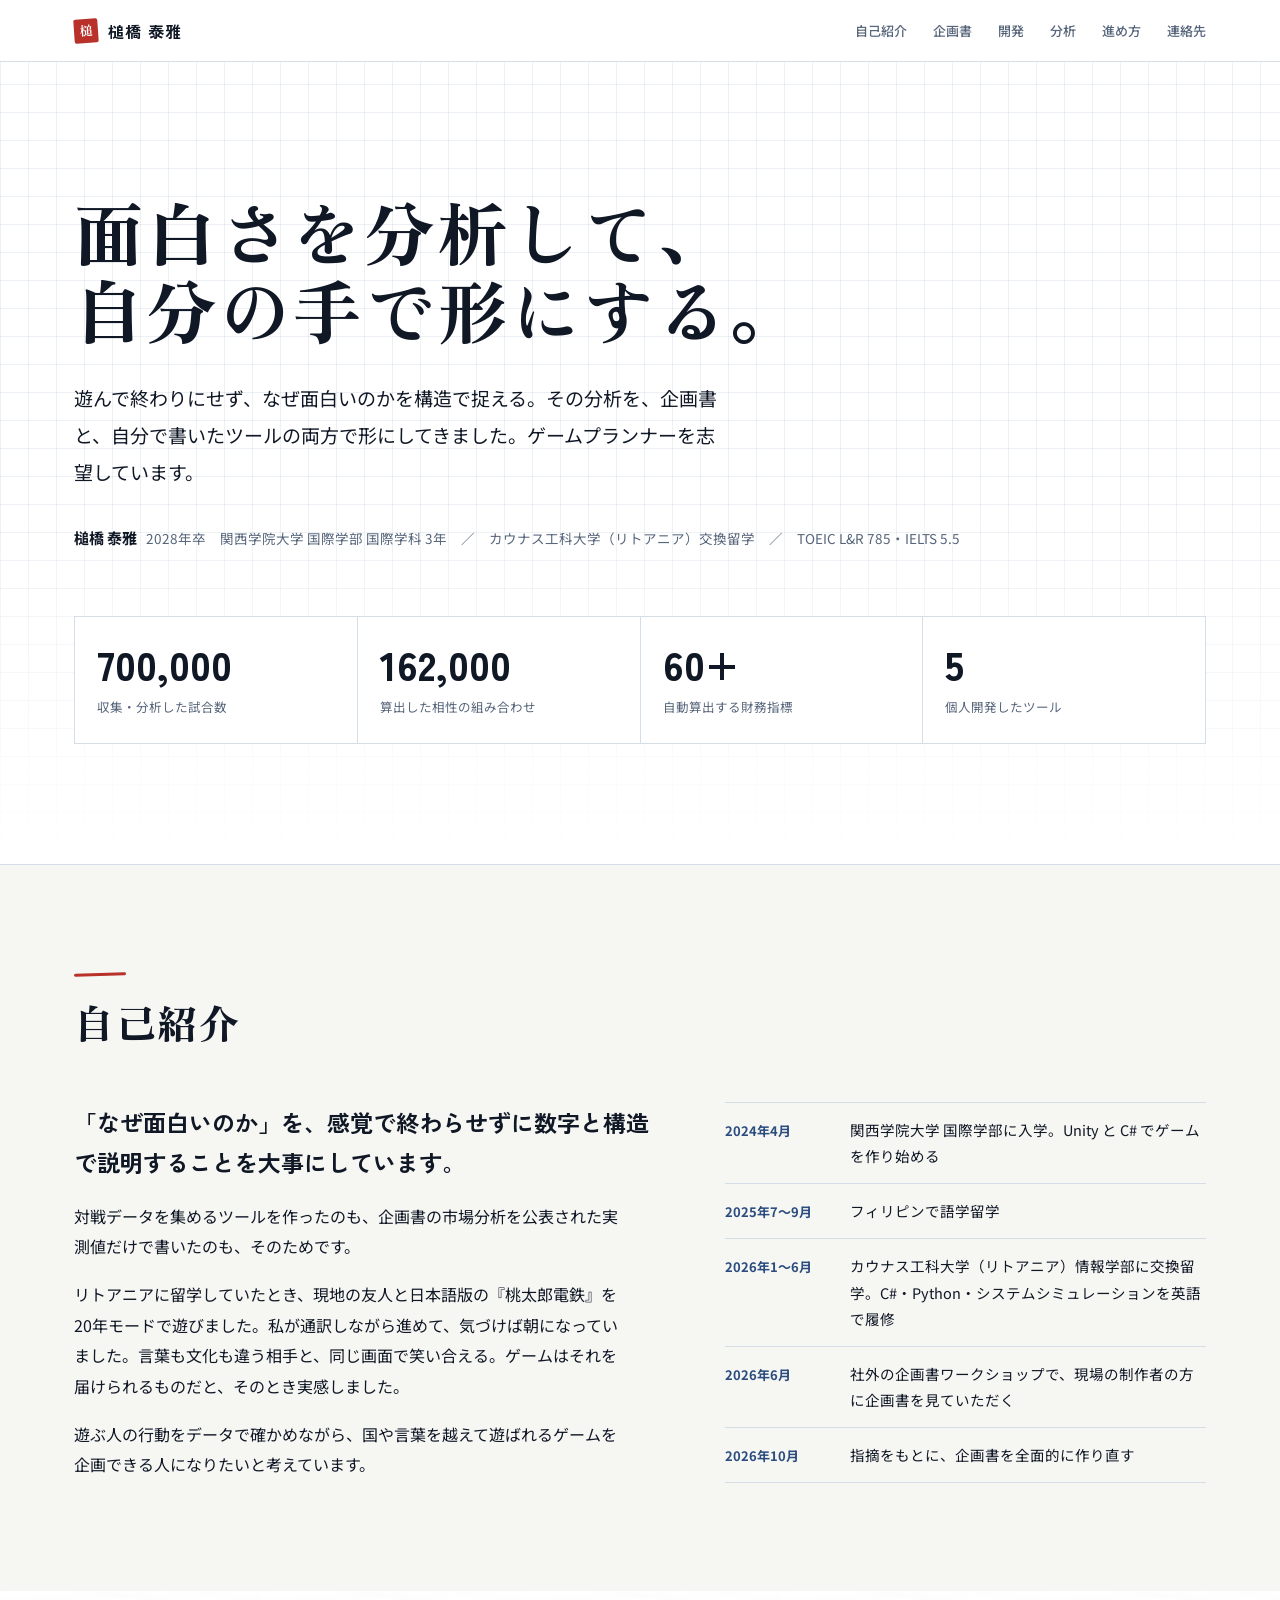
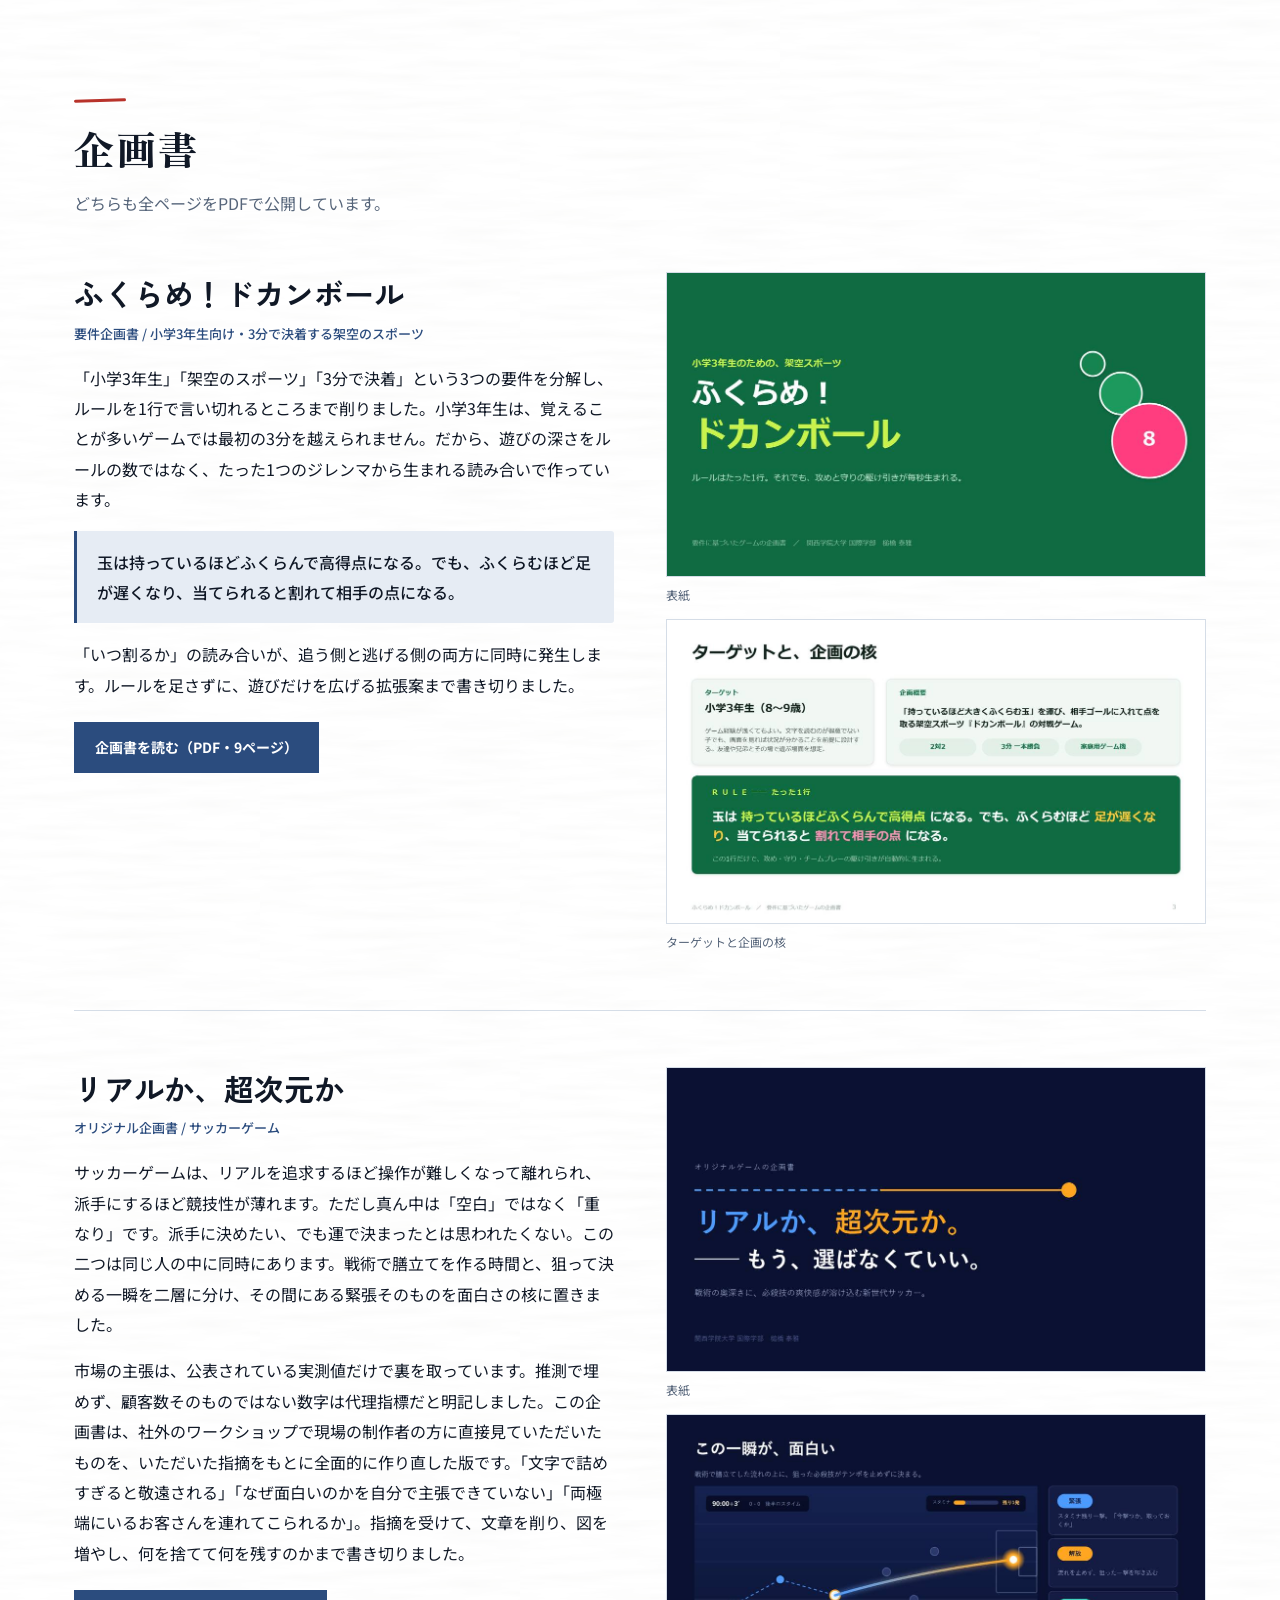
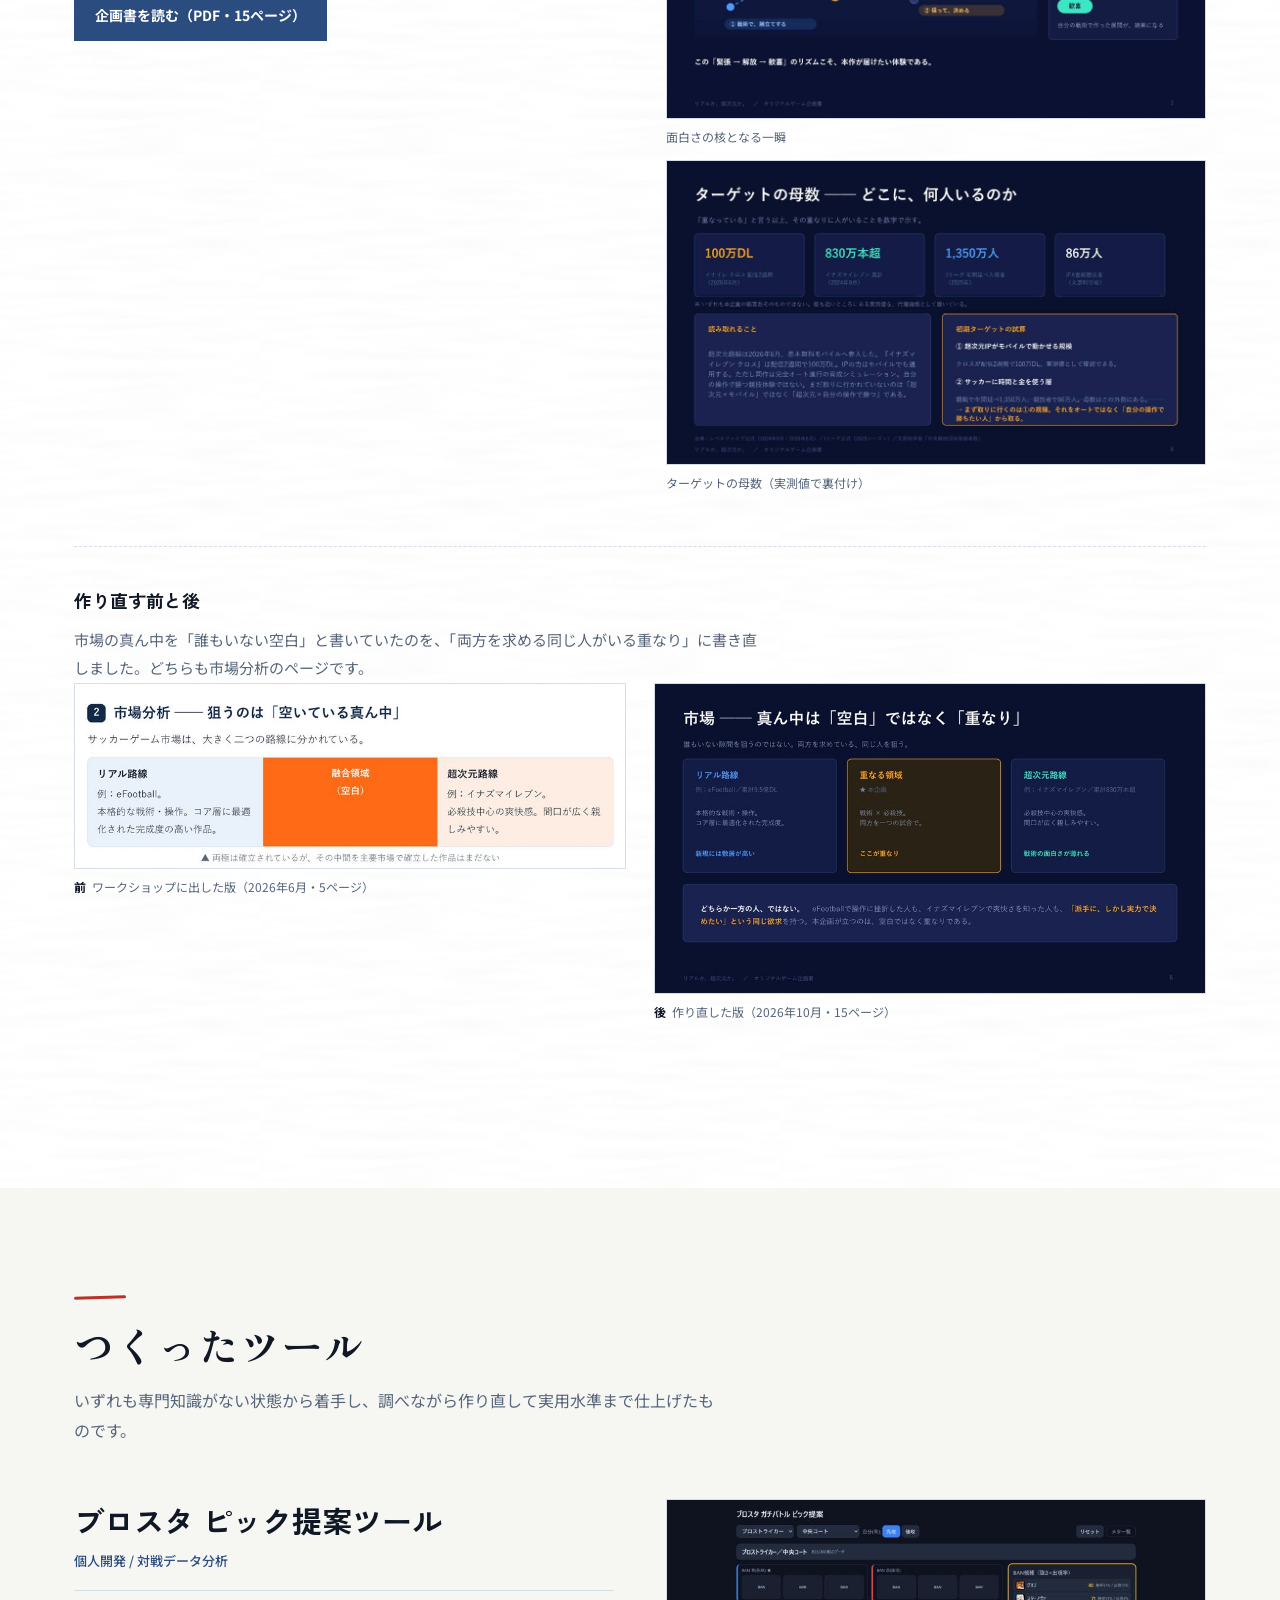
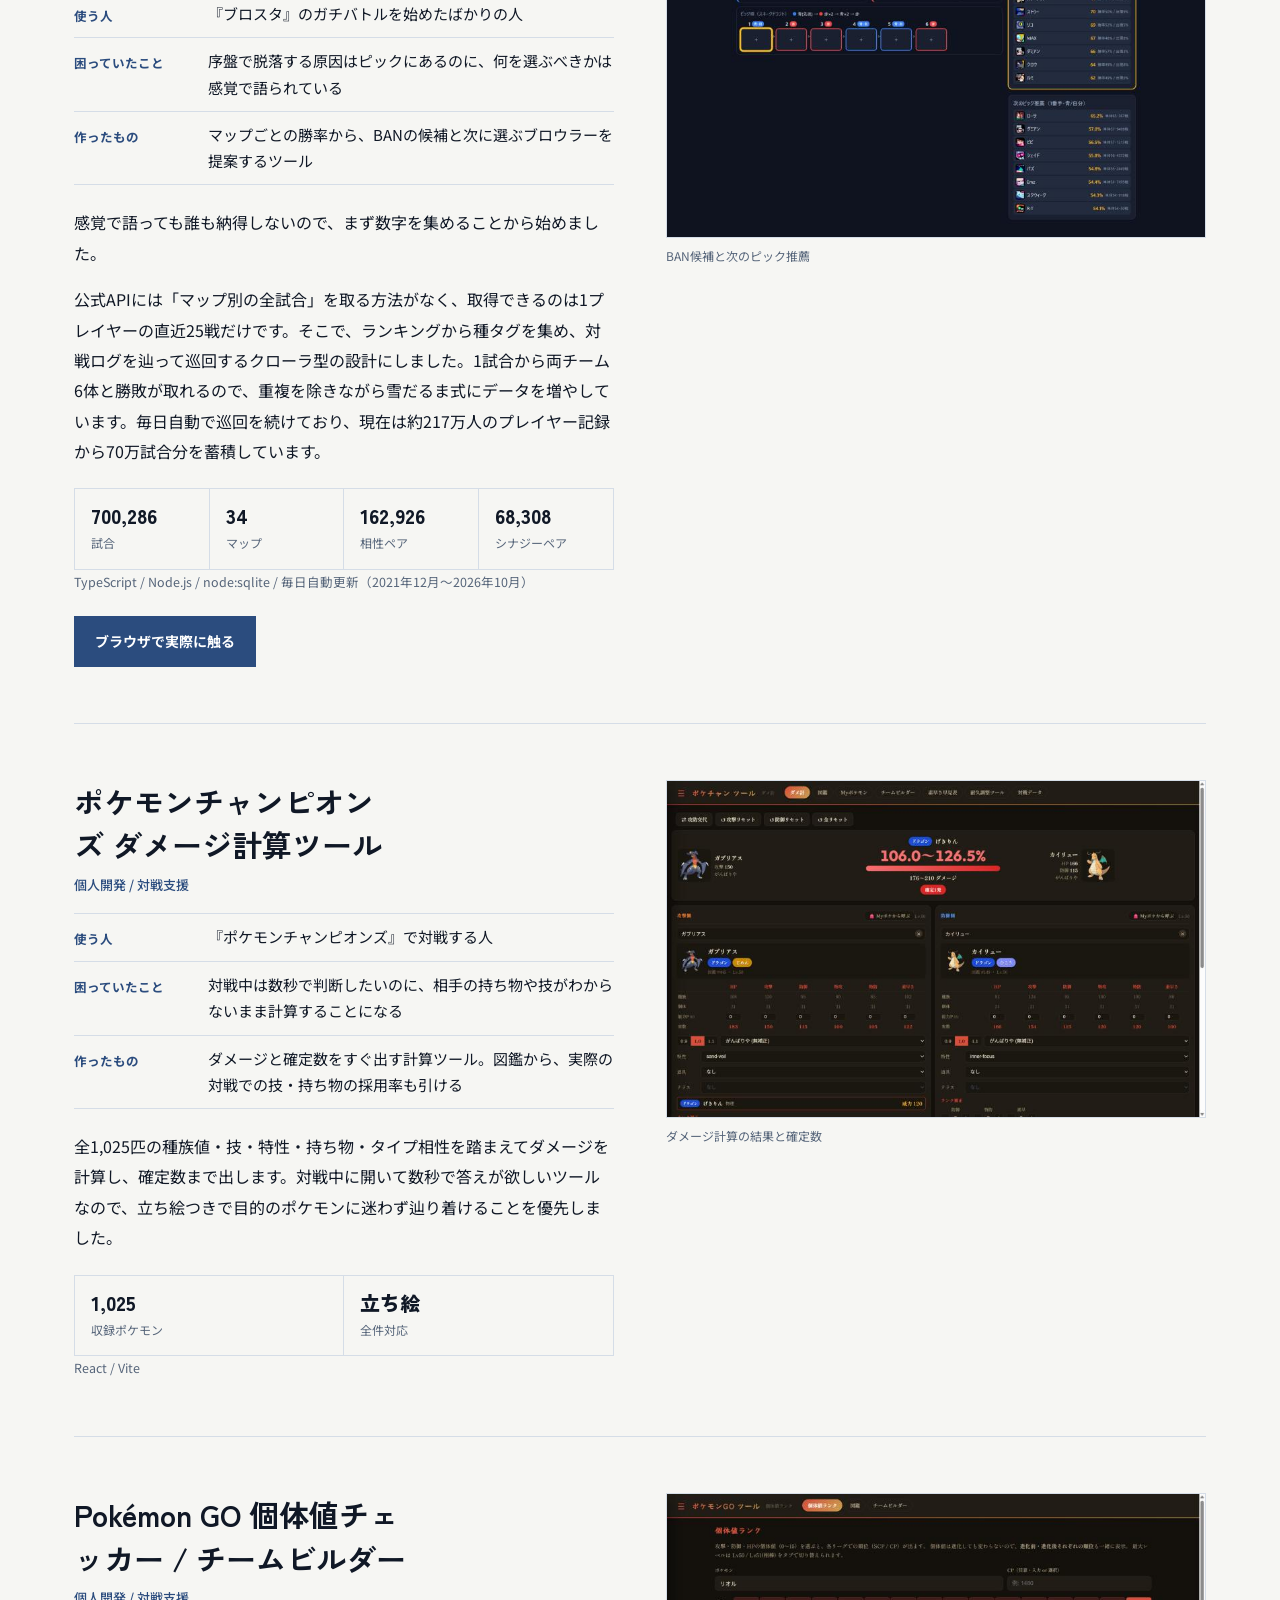
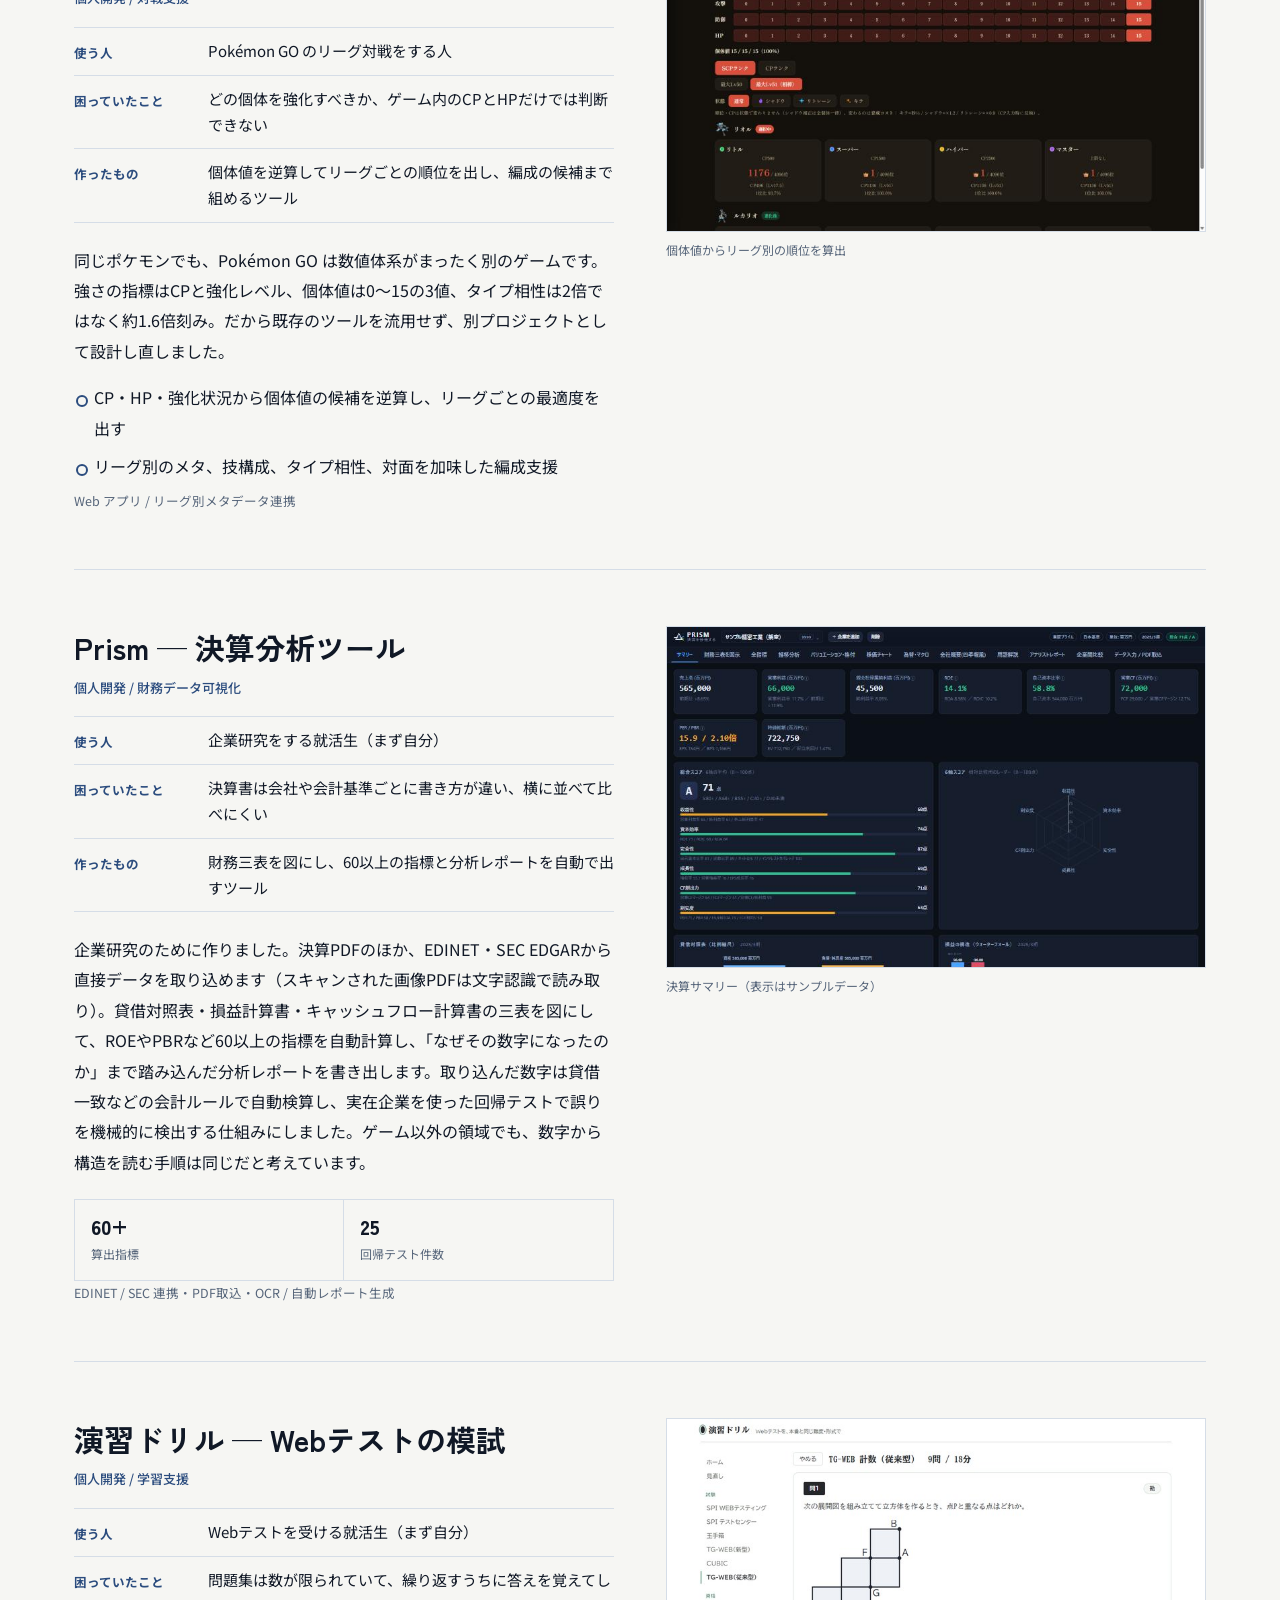
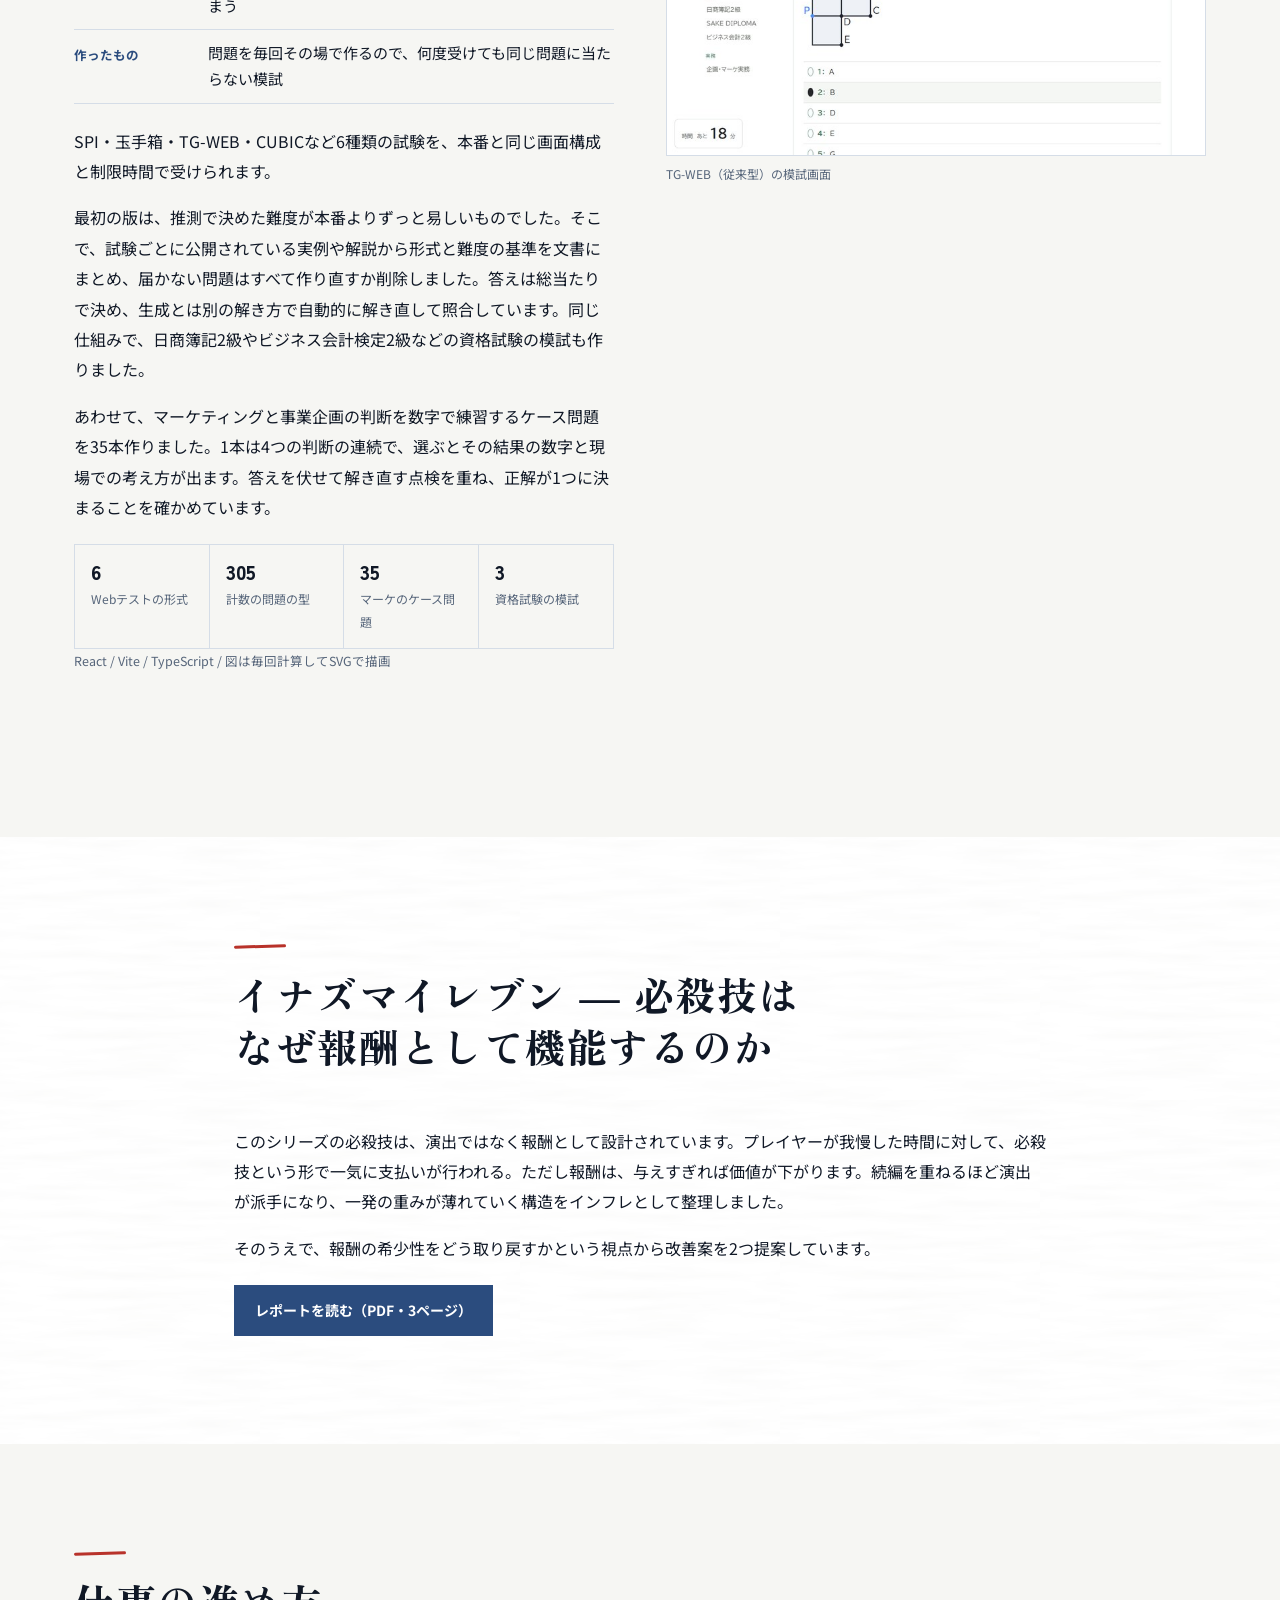
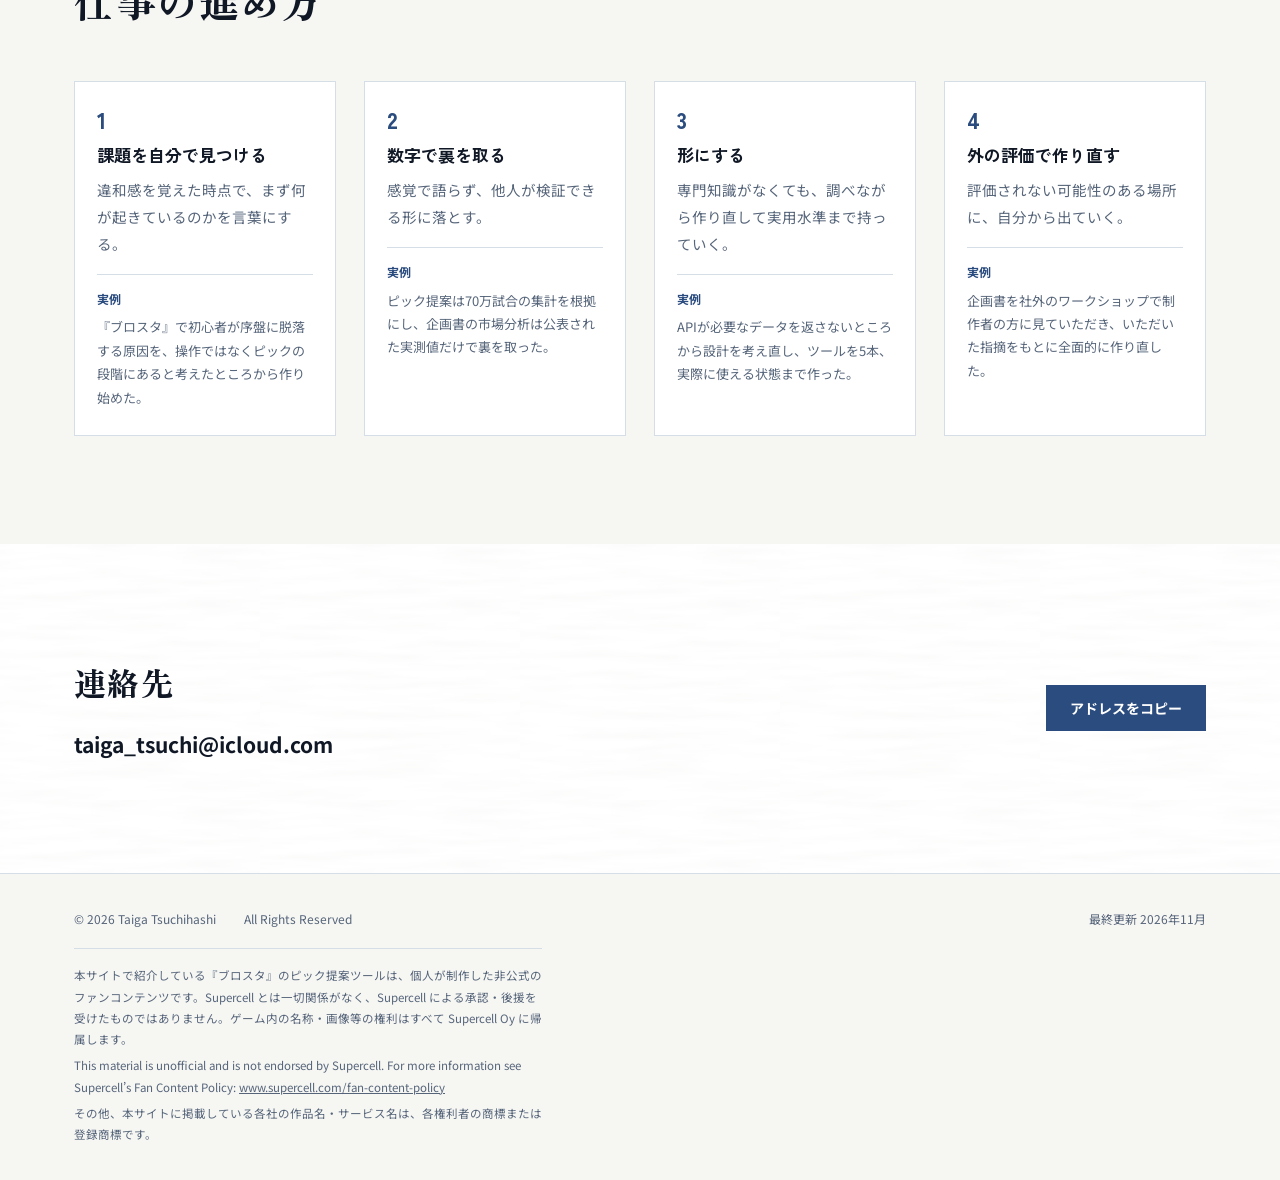
==== commit dec695cf: "和の設え：藍と朱の落款・和紙の地、ブロスタのデモを黒漆と金に、パチスロのアプリ版を更新 Co-Authored-By: Claude Opus 5.5 <noreply@anthropic.com>" ====
--- a/index.html
+++ b/index.html
@@ -7,7 +7,7 @@
 <title>槌橋泰雅 ポートフォリオ</title>
 <link rel="preconnect" href="https://fonts.googleapis.com">
 <link rel="preconnect" href="https://fonts.gstatic.com" crossorigin>
-<link rel="stylesheet" href="https://fonts.googleapis.com/css2?family=Zen+Kaku+Gothic+New:wght@500;700;900&family=Noto+Sans+JP:wght@400;500;700&display=swap">
+<link rel="stylesheet" href="https://fonts.googleapis.com/css2?family=Zen+Kaku+Gothic+New:wght@500;700;900&family=Zen+Old+Mincho:wght@700;900&family=Noto+Sans+JP:wght@400;500;700&display=swap">
 <style>
 /* 白い方眼紙（企画を書くノート）を下敷きに。ヒーローだけ方眼を見せ、ほかは白と罫線で静かに。
    差し色は青緑の1色。ラベルは英字の大文字や等幅の書体を使わず、日本語で必要なものだけ。 */
@@ -242,13 +242,62 @@
   .hero h1,.hero .lede,.hero .who,.hero .stats{animation:none}
   .media img,.lnk,.nav a::after,.metrics div{transition:none}
 }
+/* ===== カーソル：グラフの打点（マウスのときだけ） =====
+   点と輪が追う。押せるものの上では輪が菱形の打点マーカーになる。
+   ヒーローの方眼では、カーソルのいるマスと縦横の罫が光る。 */
+.pt-dot,.pt-ring{position:fixed; left:0; top:0; z-index:80; pointer-events:none; opacity:0; transition:opacity .2s}
+.pt-dot{width:6px; height:6px; margin:-3px 0 0 -3px; border-radius:50%; background:var(--accent)}
+.pt-ring{width:30px; height:30px; margin:-15px 0 0 -15px}
+.pt-ring::before{content:""; position:absolute; inset:0; border:1.5px solid color-mix(in srgb,var(--accent) 55%,transparent);
+  border-radius:50%; transition:border-radius .22s ease, transform .22s cubic-bezier(.22,.8,.3,1), background .22s, border-color .22s}
+.pt-ring.hot::before{border-radius:3px; transform:rotate(45deg) scale(.82); border-color:var(--accent);
+  background:color-mix(in srgb,var(--accent) 12%,transparent)}
+.pt-on .pt-dot,.pt-on .pt-ring{opacity:1}
+.hero .cell,.hero .xh,.hero .yh{position:absolute; pointer-events:none; opacity:0; transition:opacity .35s ease}
+.hero .cell{left:0; top:0; width:28px; height:28px; background:color-mix(in srgb,var(--accent) 16%,transparent);
+  transition:opacity .35s ease, transform .12s ease-out}
+.hero .xh{left:0; right:0; height:1px; background:linear-gradient(90deg,transparent,color-mix(in srgb,var(--accent) 40%,transparent) 30%,color-mix(in srgb,var(--accent) 40%,transparent) 70%,transparent)}
+.hero .yh{top:0; bottom:0; width:1px; background:linear-gradient(180deg,transparent,color-mix(in srgb,var(--accent) 40%,transparent) 30%,color-mix(in srgb,var(--accent) 40%,transparent) 70%,transparent)}
+.hero.aim .cell,.hero.aim .xh,.hero.aim .yh{opacity:1}
+
+/* カードはマウスを乗せると少し浮き、上辺に色の線が伸びる */
+.card{position:relative; transition:transform .3s cubic-bezier(.22,.8,.3,1), box-shadow .3s ease, border-color .3s}
+.card::before{content:""; position:absolute; left:-1px; right:-1px; top:-1px; height:3px; background:var(--accent);
+  transform:scaleX(0); transform-origin:left; transition:transform .35s cubic-bezier(.22,.8,.3,1)}
+.card:hover{transform:translateY(-4px); box-shadow:0 14px 30px rgba(16,24,38,.10)}
+.card:hover::before{transform:scaleX(1)}
+@media (hover:none),(pointer:coarse){ .pt-dot,.pt-ring,.hero .cell,.hero .xh,.hero .yh{display:none} }
+@media (prefers-reduced-motion:reduce){
+  .pt-dot,.pt-ring,.hero .cell,.hero .xh,.hero .yh{display:none}
+  .card,.card::before{transition:none} .card:hover{transform:none}
+}
+/* ===== 和の設え（2026-11-04、本人「墨とか畳とか the 和が好き」） =====
+   白い和紙に墨。差し色は青緑から藍へ、印だけ朱。大見出しは明朝。
+   方眼（データの紙）はそのまま残し、線の色を藍にする。 */
+:root{
+  --accent:#2B4C7E;       /* 藍 */
+  --accent-soft:#E6ECF4;
+  --grid:rgba(43,76,126,.085);
+  --band:#F6F6F3;         /* 和紙 */
+  --shu:#B8322A;          /* 朱 */
+  --f-mincho:"Zen Old Mincho","Hiragino Mincho ProN","Yu Mincho",serif;
+}
+body{background-image:url("data:image/svg+xml;utf8,<svg xmlns='http://www.w3.org/2000/svg' width='260' height='260'><filter id='f'><feTurbulence type='fractalNoise' baseFrequency='.011 .1' numOctaves='3' seed='2'/><feColorMatrix values='0 0 0 0 .5  0 0 0 0 .5  0 0 0 0 .47  0 0 0 .9 0'/><feComponentTransfer><feFuncA type='table' tableValues='0 0 .045 .09'/></feComponentTransfer></filter><rect width='100%25' height='100%25' filter='url(%23f)'/></svg>")}
+.band.tint{background-color:var(--band)}
+h1,.sh h2,.contact h2{font-family:var(--f-mincho); font-weight:900; letter-spacing:.04em}
+/* 名前の前の落款（朱肉の角印、白抜き） */
+.brand{display:inline-flex; align-items:center; gap:10px}
+.brand .seal{display:inline-grid; place-items:center; width:24px; height:24px; background:var(--shu); color:#fff;
+  font-family:var(--f-mincho); font-size:13px; letter-spacing:0; border-radius:2px; transform:rotate(-4deg)}
+/* 節の頭の短い線は、筆で引いた朱 */
+.rule{background:var(--shu); height:3px; border-radius:2px; transform:rotate(-1.5deg)}
 </style>
 </head>
 <body>
 
 <header class="hd">
   <div class="hd-in">
-    <a class="brand" href="#top">槌橋 泰雅</a>
+    <a class="brand" href="#top"><span class="seal" aria-hidden="true">槌</span>槌橋 泰雅</a>
     <nav class="nav">
       <a href="#about">自己紹介</a>
       <a href="#works">企画書</a>
@@ -621,5 +670,39 @@
   els.forEach(function(el){ io.observe(el); });
 })();
 </script>
+<script>
+/* カーソル：グラフの打点（マウスで、動きを減らす設定でないときだけ） */
+(function(){
+  if(!matchMedia('(hover:hover) and (pointer:fine)').matches || matchMedia('(prefers-reduced-motion:reduce)').matches) return;
+  var root=document.documentElement, dot=document.createElement('div'), ring=document.createElement('div');
+  dot.className='pt-dot'; ring.className='pt-ring'; dot.setAttribute('aria-hidden','true'); ring.setAttribute('aria-hidden','true');
+  document.body.appendChild(dot); document.body.appendChild(ring);
+  var hero=document.querySelector('.hero'), cell, xh, yh, G=28;
+  if(hero){
+    cell=document.createElement('div'); cell.className='cell';
+    xh=document.createElement('div'); xh.className='xh';
+    yh=document.createElement('div'); yh.className='yh';
+    [cell,xh,yh].forEach(function(e){ e.setAttribute('aria-hidden','true'); hero.insertBefore(e,hero.firstChild); });
+  }
+  var x=-100,y=-100,rx=x,ry=y,raf=0;
+  function loop(){ rx+=(x-rx)*.2; ry+=(y-ry)*.2; ring.style.transform='translate('+rx+'px,'+ry+'px)';
+    raf=Math.abs(x-rx)+Math.abs(y-ry)>.3?requestAnimationFrame(loop):0; }
+  addEventListener('pointermove',function(e){
+    if(e.pointerType!=='mouse') return;
+    x=e.clientX; y=e.clientY; dot.style.transform='translate('+x+'px,'+y+'px)';
+    root.classList.add('pt-on');
+    var t=e.target&&e.target.closest?e.target:null;
+    ring.classList.toggle('hot',!!(t&&t.closest('a,button,summary,label')));
+    if(hero){
+      var r=hero.getBoundingClientRect(), hx=x-r.left, hy=y-r.top, inside=hy>=0&&hy<r.height*.62&&hx>=0&&hx<r.width;
+      hero.classList.toggle('aim',inside);
+      if(inside){ var cx=Math.floor(hx/G)*G, cy=Math.floor(hy/G)*G;
+        cell.style.transform='translate('+cx+'px,'+cy+'px)'; xh.style.top=cy+'px'; yh.style.left=cx+'px'; }
+    }
+    if(!raf) raf=requestAnimationFrame(loop);
+  },{passive:true});
+  document.addEventListener('pointerleave',function(){ root.classList.remove('pt-on'); if(hero) hero.classList.remove('aim'); });
+})();
+</script>
 </body>
 </html>
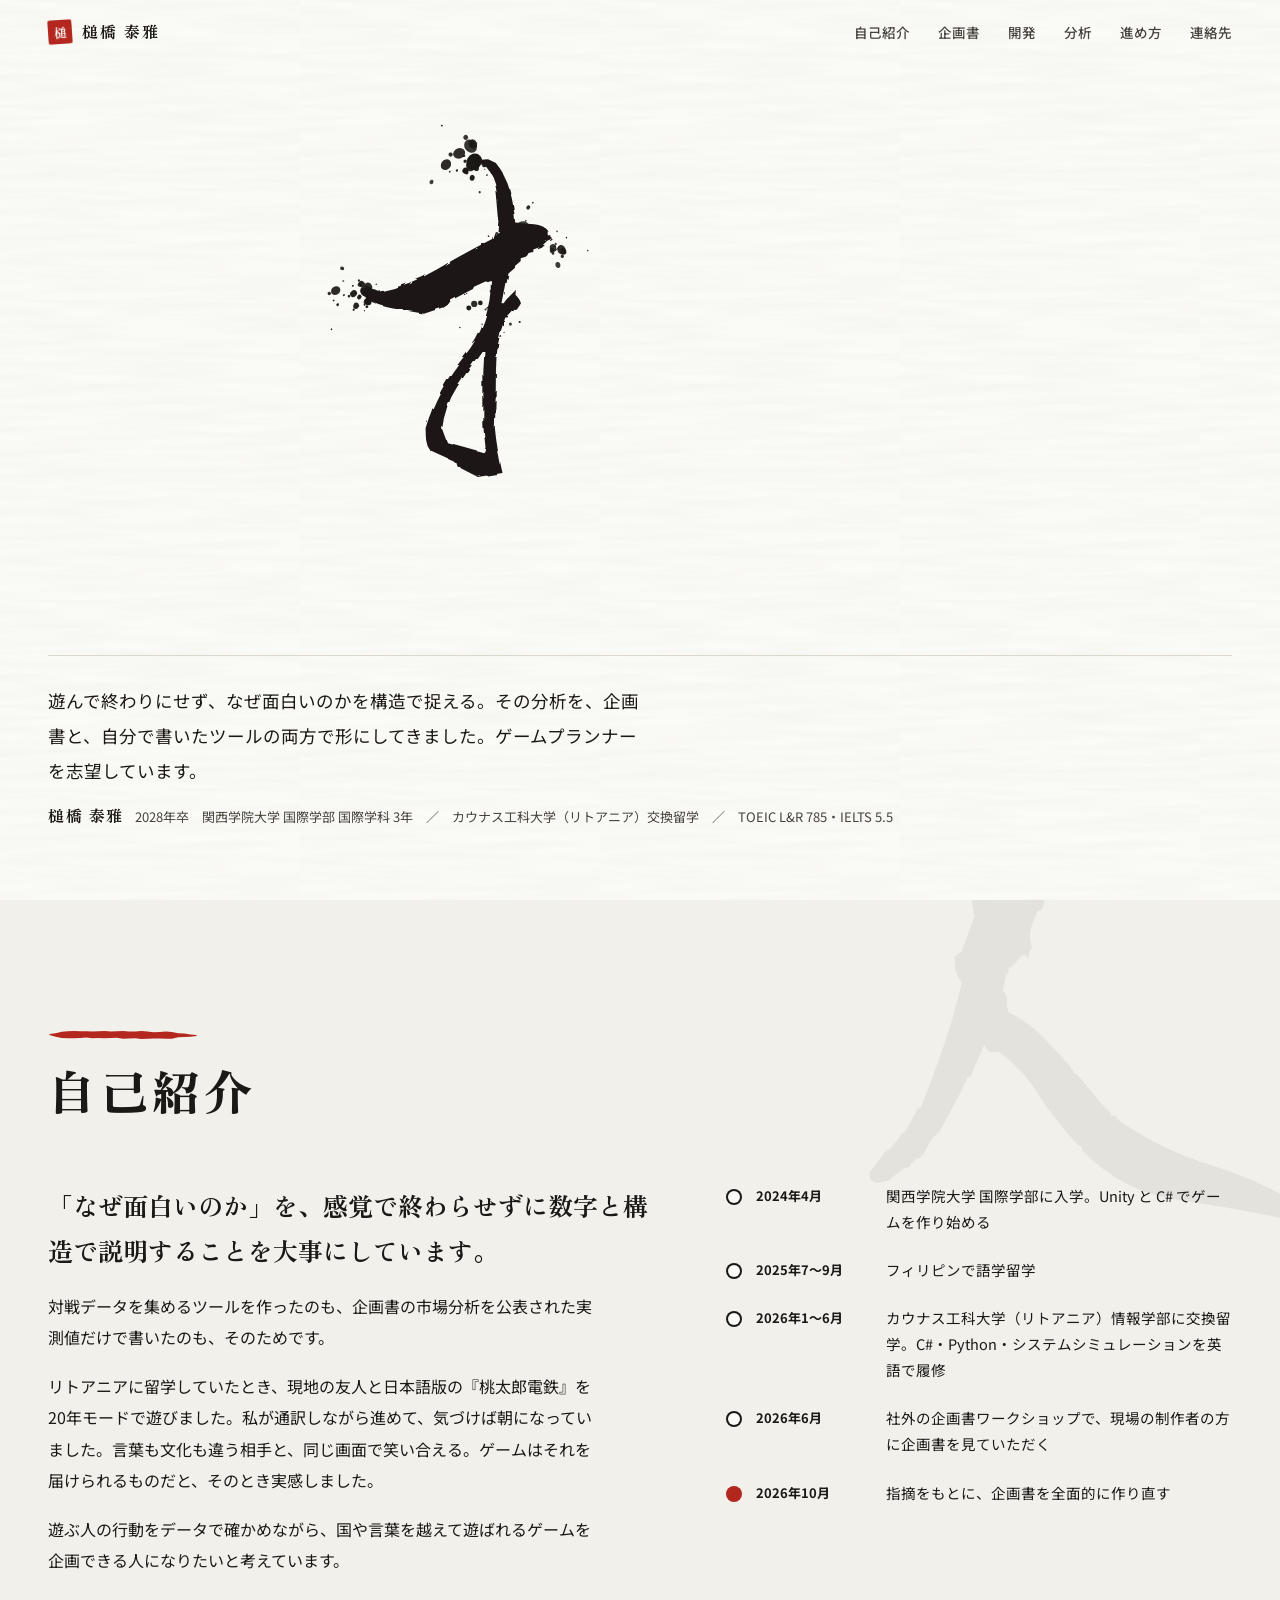
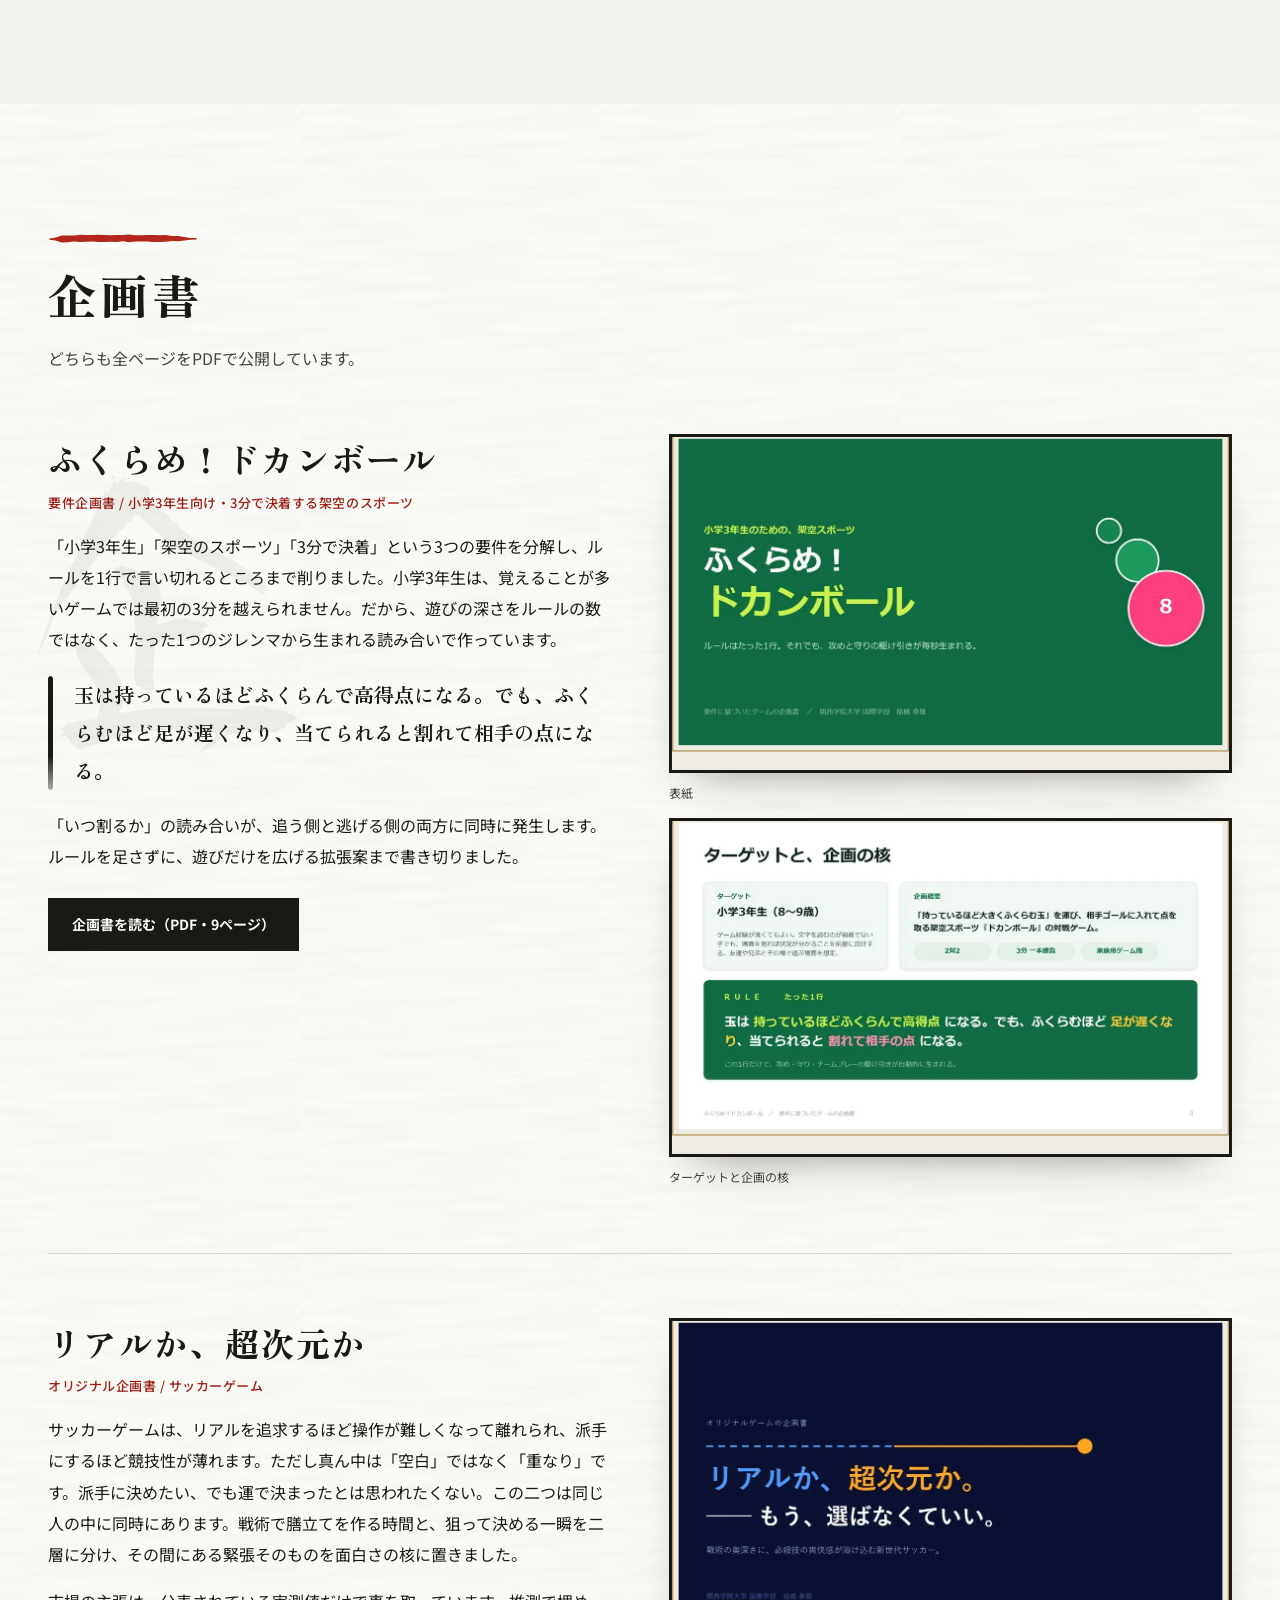
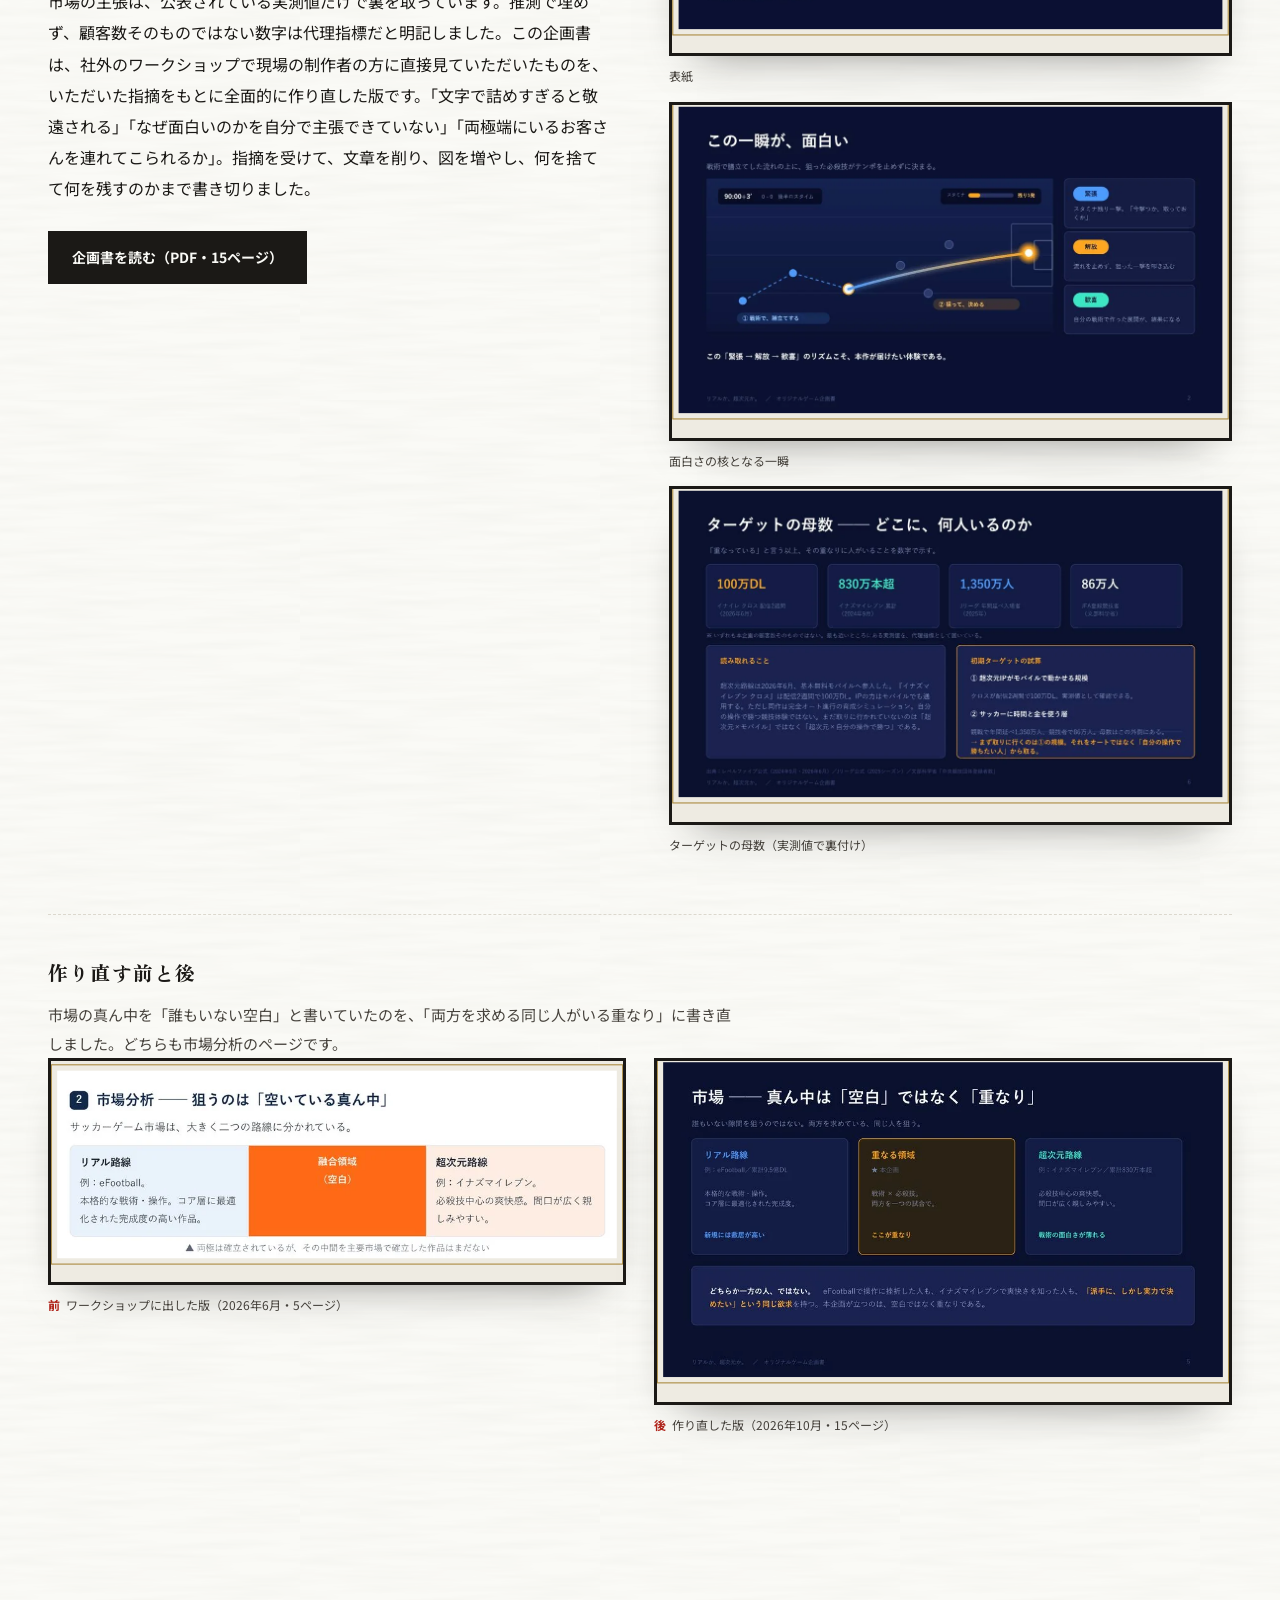
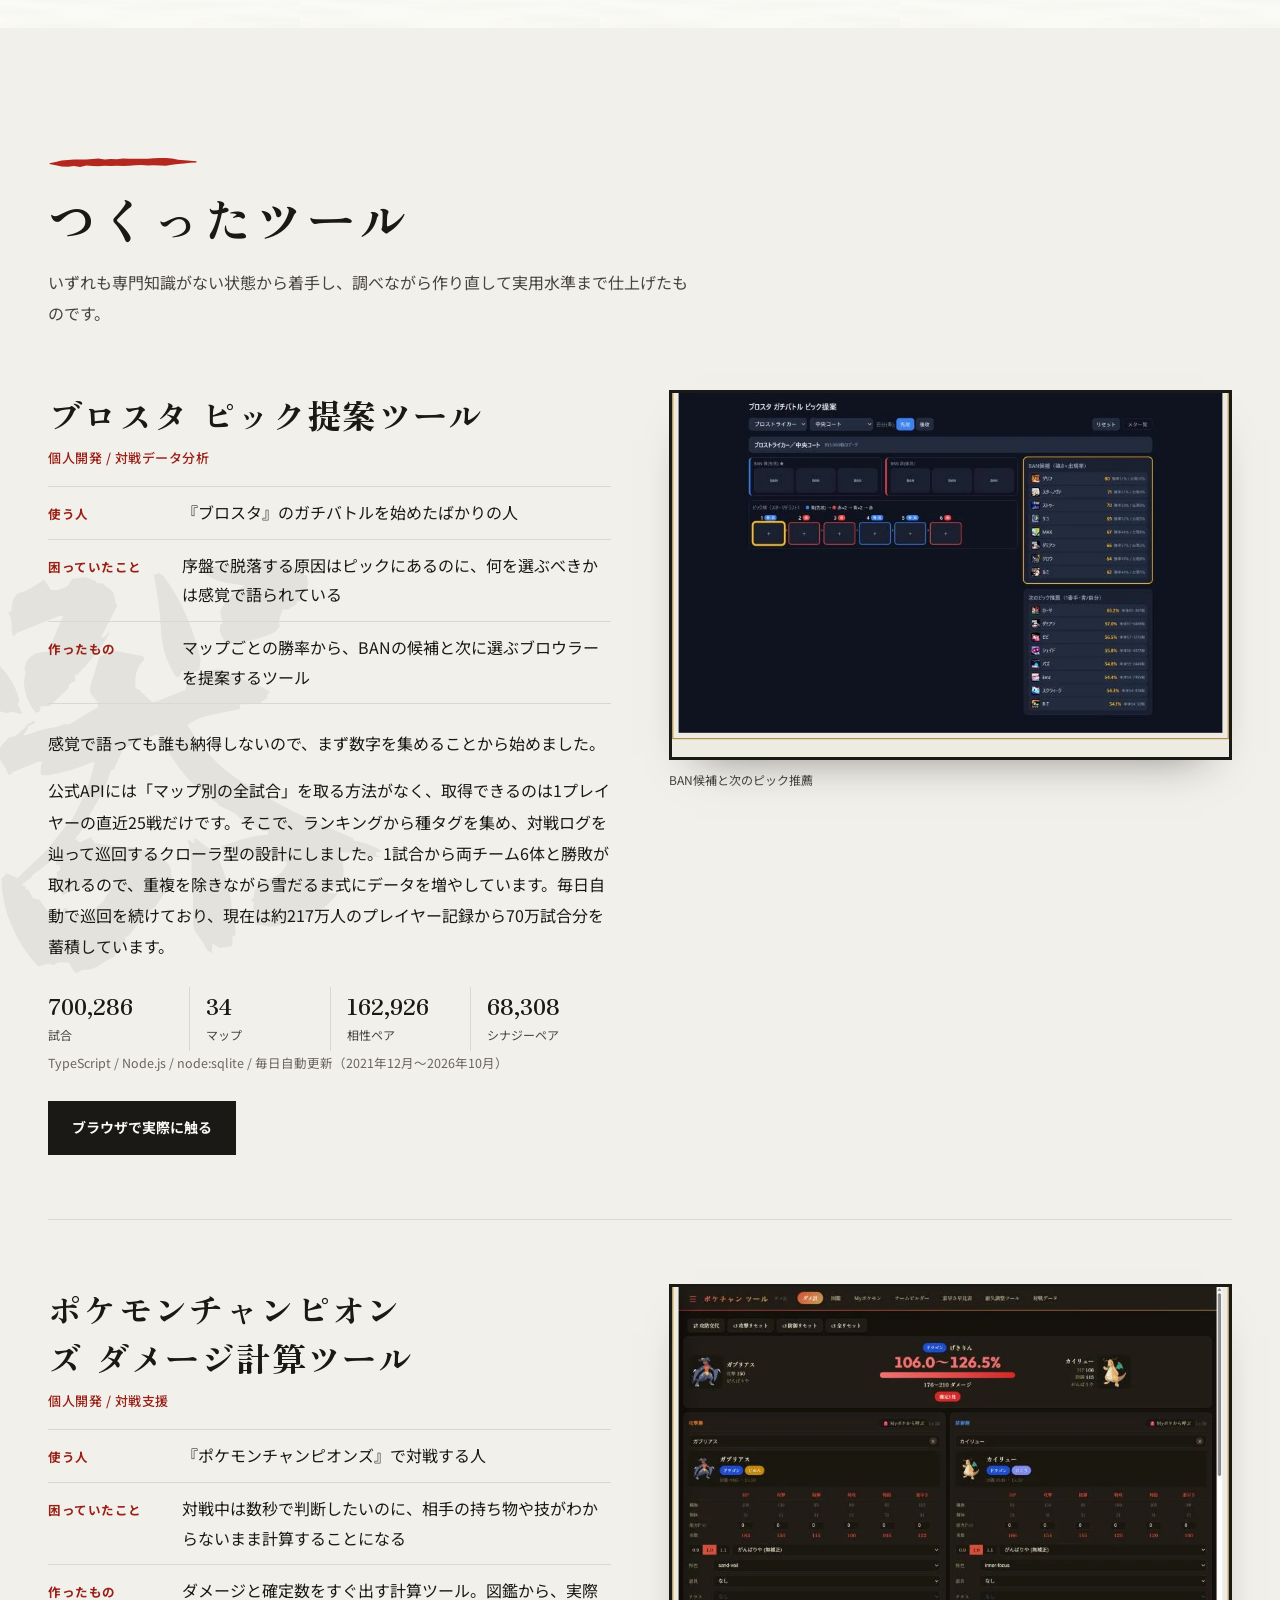
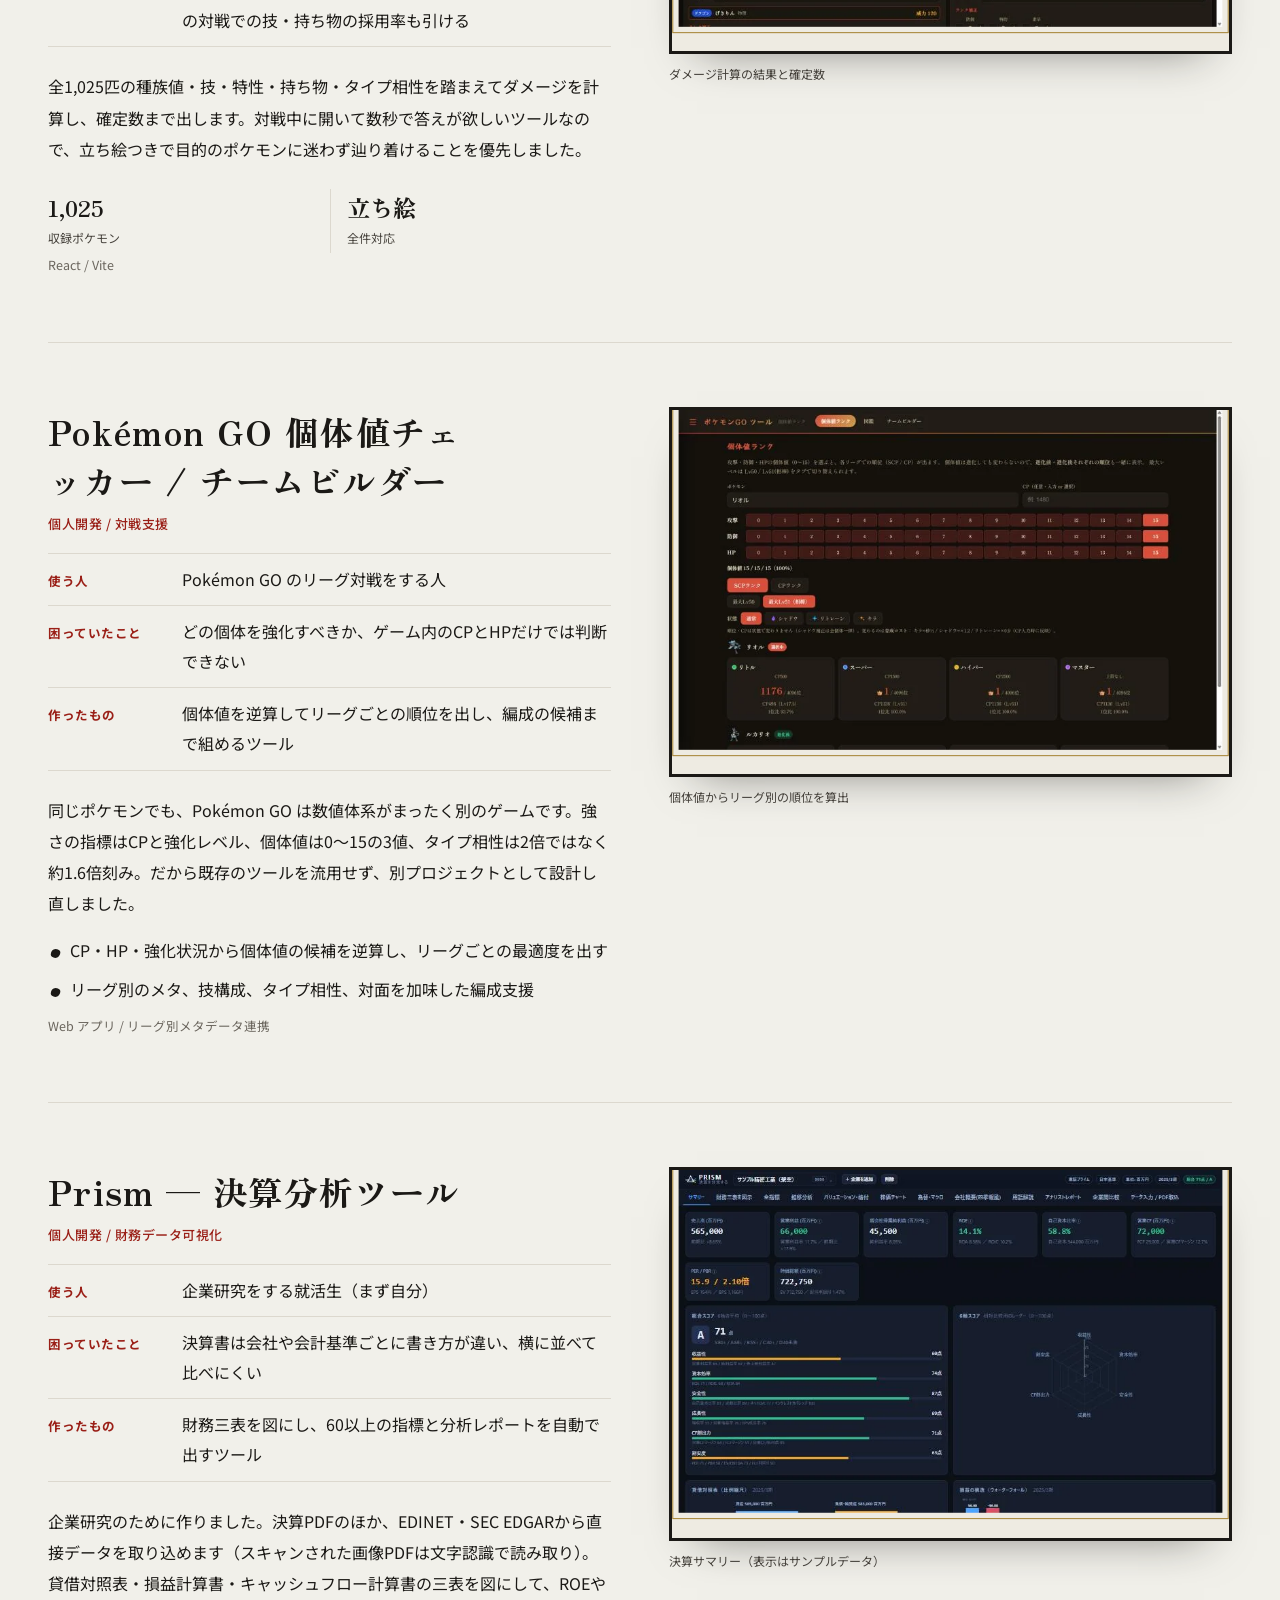
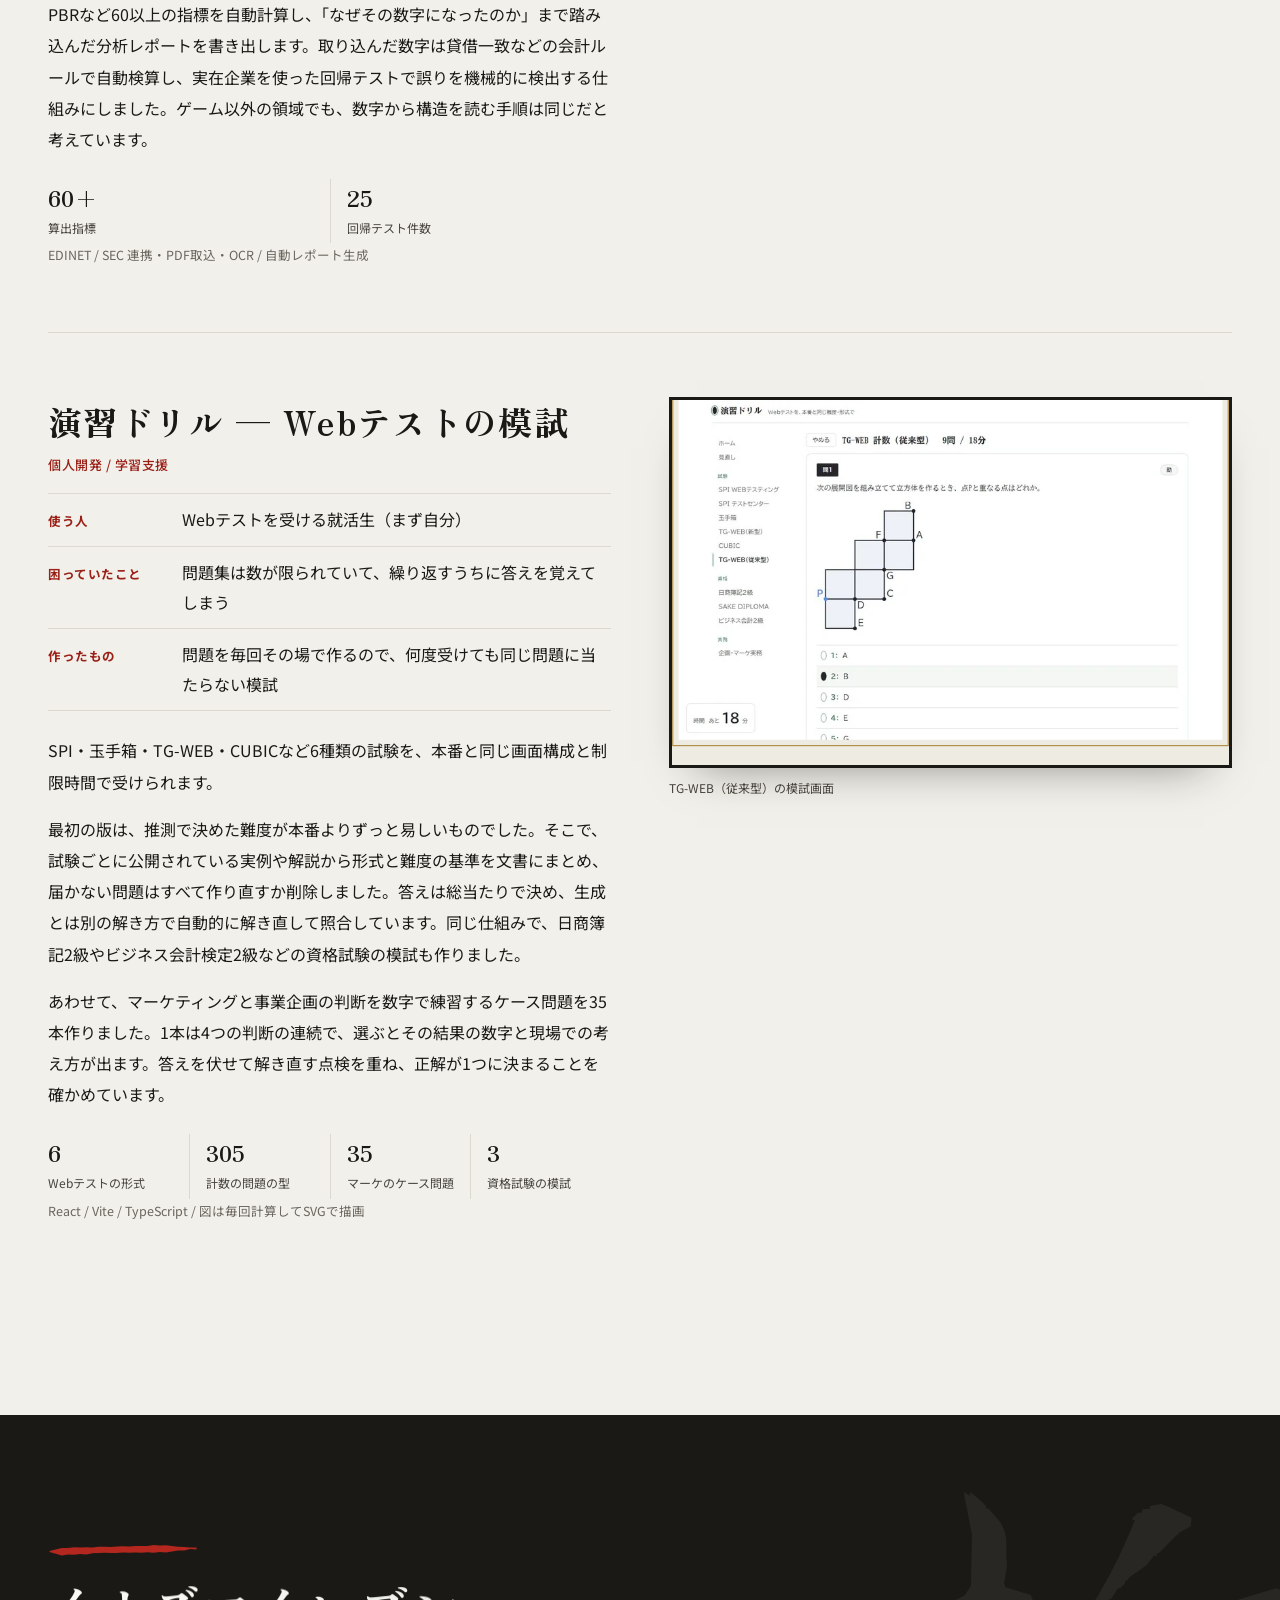
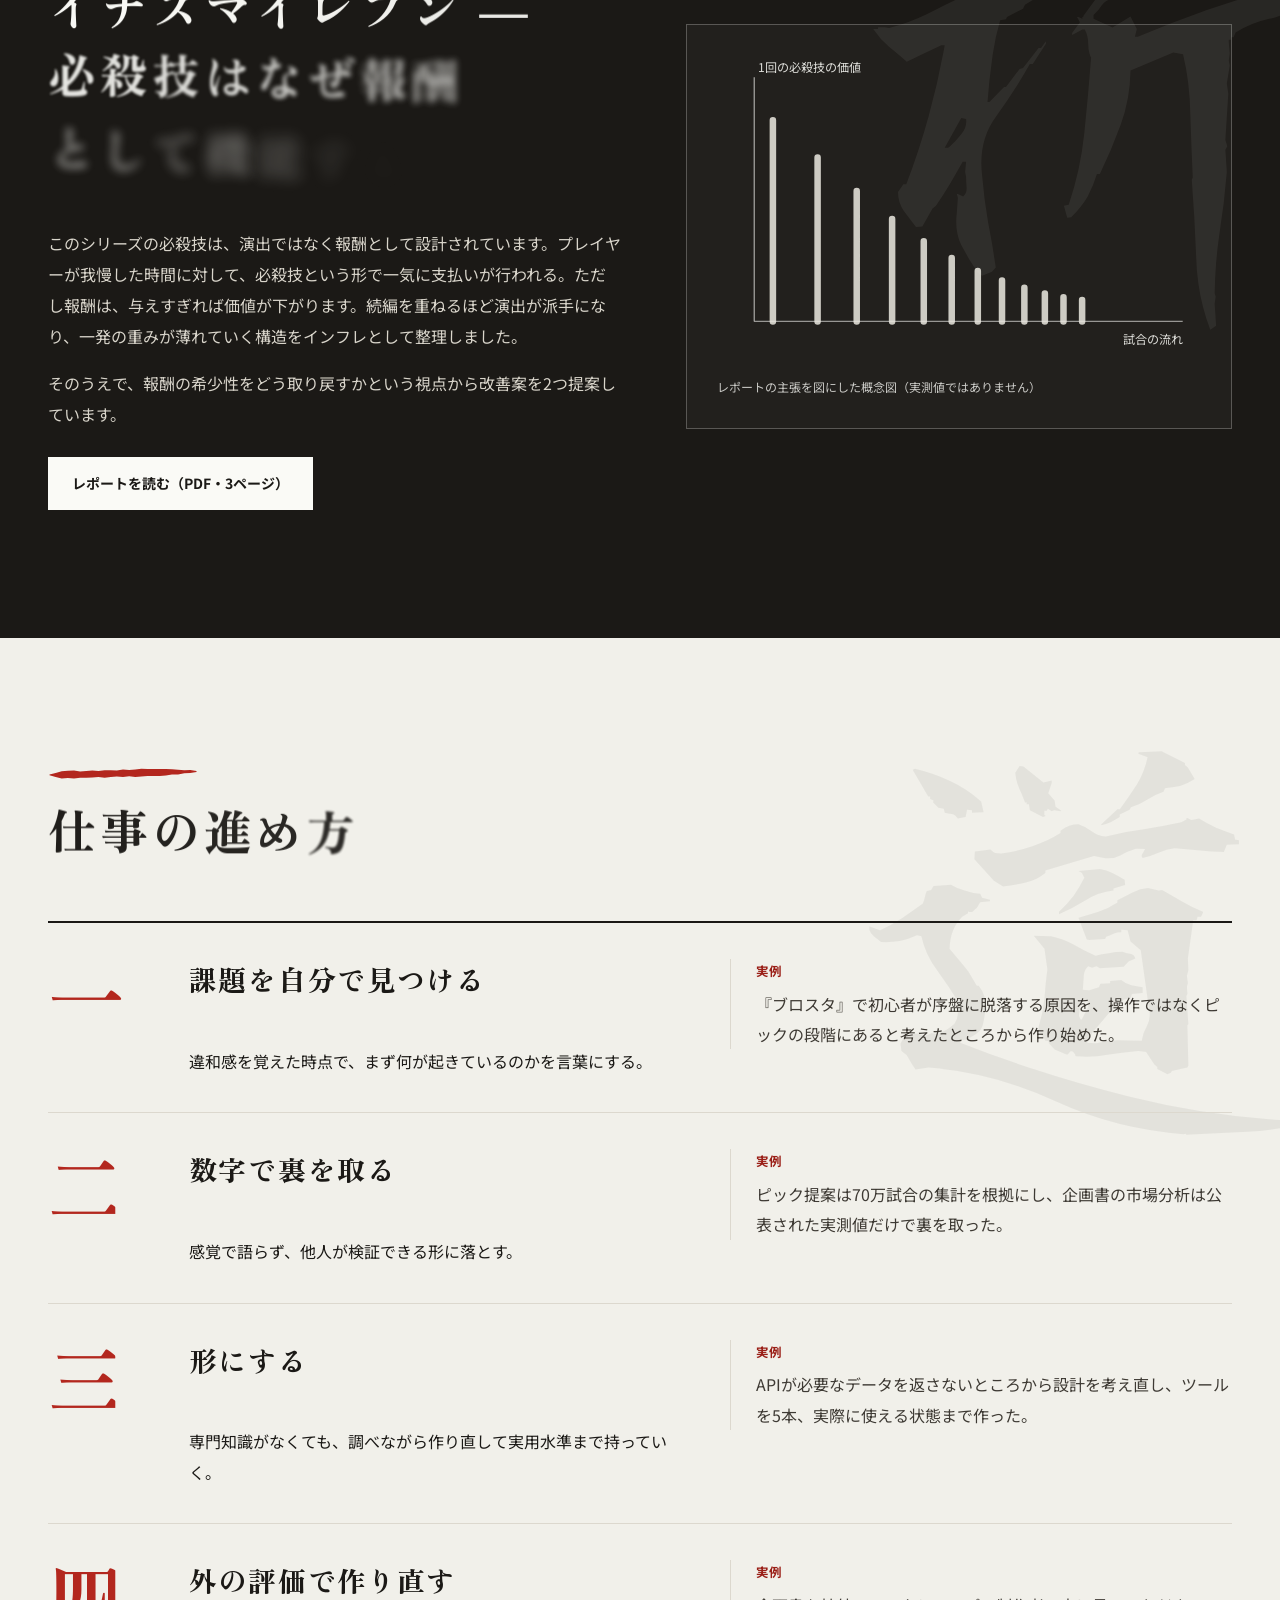
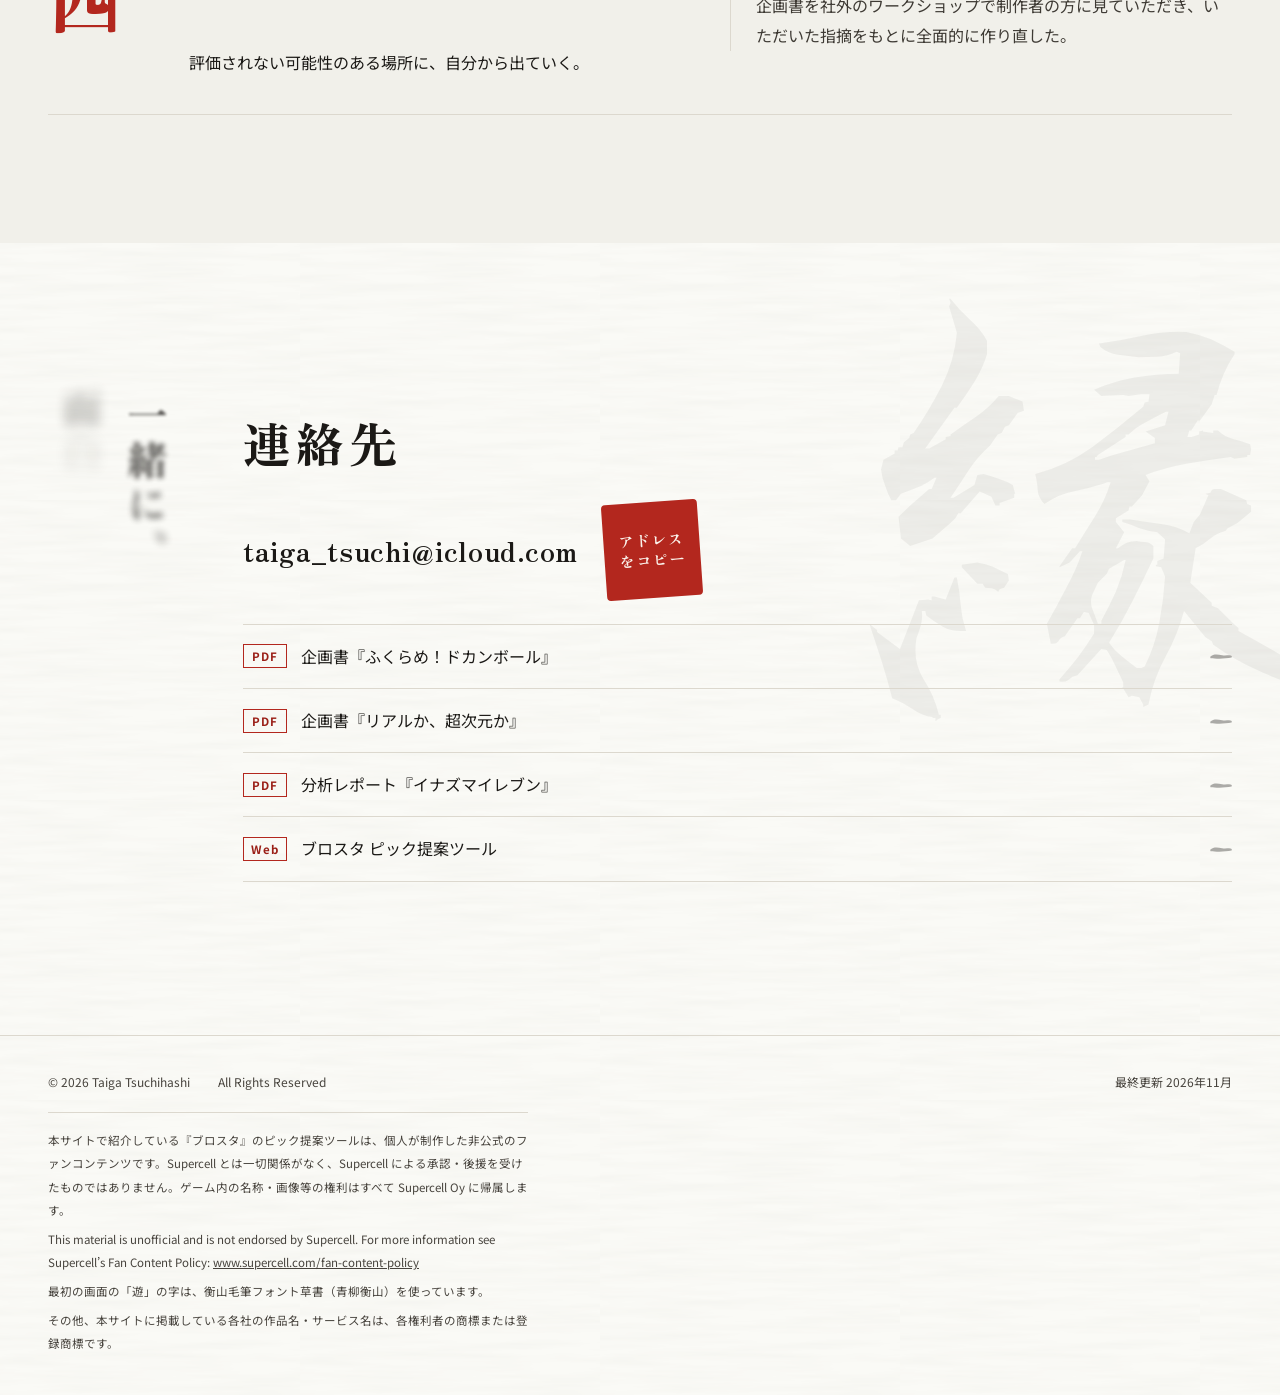
==== commit 619a902a: "ポートフォリオを墨と和紙で作り直し：大字「遊」を一画ずつ書く最初の画面、GSAP のスクロール演出、WebGL の墨のカーソル - 最初の画面：衡山毛筆フォント草書の「遊」を書き順の道に沿って書く（墨" ====
--- a/index.html
+++ b/index.html
@@ -7,290 +7,332 @@
 <title>槌橋泰雅 ポートフォリオ</title>
 <link rel="preconnect" href="https://fonts.googleapis.com">
 <link rel="preconnect" href="https://fonts.gstatic.com" crossorigin>
-<link rel="stylesheet" href="https://fonts.googleapis.com/css2?family=Zen+Kaku+Gothic+New:wght@500;700;900&family=Zen+Old+Mincho:wght@700;900&family=Noto+Sans+JP:wght@400;500;700&display=swap">
+<link rel="preload" as="style" href="https://fonts.googleapis.com/css2?family=Zen+Kaku+Gothic+New:wght@500;700;900&family=Zen+Old+Mincho:wght@700;900&family=Noto+Sans+JP:wght@400;500;700&display=swap">
+<link rel="stylesheet" href="https://fonts.googleapis.com/css2?family=Zen+Kaku+Gothic+New:wght@500;700;900&family=Zen+Old+Mincho:wght@700;900&family=Noto+Sans+JP:wght@400;500;700&display=swap" media="print" onload="this.media='all'">
+<noscript><link rel="stylesheet" href="https://fonts.googleapis.com/css2?family=Zen+Kaku+Gothic+New:wght@500;700;900&family=Zen+Old+Mincho:wght@700;900&family=Noto+Sans+JP:wght@400;500;700&display=swap"></noscript>
+<link rel="icon" href="data:image/svg+xml,%3Csvg xmlns='http://www.w3.org/2000/svg' viewBox='0 0 32 32'%3E%3Crect x='3' y='3' width='26' height='26' rx='3' fill='%23B3271E' transform='rotate(-4 16 16)'/%3E%3Ctext x='16' y='23' font-size='18' text-anchor='middle' fill='%23FBF3EC' font-family='serif'%3E%E9%81%8A%3C/text%3E%3C/svg%3E">
+<script>document.documentElement.classList.add("js");setTimeout(function(){if(!window.__appReady)document.documentElement.classList.remove("js")},4500)</script>
 <style>
-/* 白い方眼紙（企画を書くノート）を下敷きに。ヒーローだけ方眼を見せ、ほかは白と罫線で静かに。
-   差し色は青緑の1色。ラベルは英字の大文字や等幅の書体を使わず、日本語で必要なものだけ。 */
+/* 宣紙（白い書道の紙）に墨。見せ場は最初の一画面の大字「遊」だけ。ほかは静かに、筆の線と襖の開きで揃える。
+   色：墨・淡墨・朱（落款）・金（金箔をほんの少し）・藍（リンク）。 */
 :root{
-  --paper:#FFFFFF;
-  --band:#F6F8FA;
-  --ink:#101826;
-  --ink-soft:#56657A;
-  --rule:#D5DDE7;
-  --accent:#0B6E8C;
-  --accent-soft:#E2F0F5;
-  --grid:rgba(11,110,140,.085);
-
-  --f-display:"Zen Kaku Gothic New","Hiragino Kaku Gothic ProN","Yu Gothic",sans-serif;
+  --paper:#FAFAF6;
+  --paper-2:#F1F0EA;
+  --ink:#1B1916;
+  --ink-2:#47433D;
+  --ink-3:#6A655D;
+  --rule:#DCD8CE;
+  --shu:#B3271E;
+  --shu-t:#9A1F17;   /* 小さい朱の字（読みやすさの基準を満たす濃さ） */
+  --kin:#A8873A;
+  --ai:#24456F;
+  --f-mincho:"Zen Old Mincho","Hiragino Mincho ProN","Yu Mincho",serif;
   --f-body:"Noto Sans JP","Hiragino Kaku Gothic ProN","Yu Gothic",sans-serif;
-
-  --head-h:62px;
+  --head-h:64px;
+  --ease:cubic-bezier(.65,0,.35,1);
+  --ease-out:cubic-bezier(.16,1,.3,1);
+  color-scheme:light;
 }
-:root{color-scheme:light}
-
 *{box-sizing:border-box}
-html{scroll-behavior:smooth; scroll-padding-top:var(--head-h)}
-body{margin:0; background:var(--paper); color:var(--ink);
-  font-family:var(--f-body); font-size:16px; line-height:1.9; -webkit-font-smoothing:antialiased}
+html{scroll-padding-top:var(--head-h)}
+html.lenis,html.lenis body{height:auto}
+.lenis.lenis-smooth{scroll-behavior:auto!important}
+body{margin:0; background:var(--paper); color:var(--ink); font-family:var(--f-body);
+  font-size:16px; line-height:1.95; -webkit-font-smoothing:antialiased; overflow-x:hidden;
+  background-image:url("data:image/svg+xml;utf8,<svg xmlns='http://www.w3.org/2000/svg' width='300' height='300'><filter id='f'><feTurbulence type='fractalNoise' baseFrequency='.009 .12' numOctaves='3' seed='7'/><feColorMatrix values='0 0 0 0 .45  0 0 0 0 .44  0 0 0 0 .4  0 0 0 1 0'/><feComponentTransfer><feFuncA type='table' tableValues='0 0 .04 .08'/></feComponentTransfer></filter><rect width='100%25' height='100%25' filter='url(%23f)'/></svg>")}
 img{max-width:100%}
-a{color:var(--accent)}
+a{color:var(--ai)}
+::selection{background:var(--ink); color:var(--paper)}
+:focus-visible{outline:2px solid var(--shu); outline-offset:3px}
 
 /* ===== header ===== */
 .hd{position:fixed; inset:0 0 auto 0; z-index:50; height:calc(var(--head-h) + env(safe-area-inset-top,0px));
-  padding-top:env(safe-area-inset-top,0px);
-  background:color-mix(in srgb, var(--paper) 88%, transparent);
-  backdrop-filter:saturate(1.4) blur(10px); border-bottom:1px solid var(--rule)}
-.hd-in{max-width:1180px; margin:0 auto; height:var(--head-h); padding-inline:24px;
-  display:flex; align-items:center; gap:28px}
-.brand{font-family:var(--f-display); font-size:16px; font-weight:700; letter-spacing:.08em;
-  text-decoration:none; color:var(--ink); white-space:nowrap}
-.nav{margin-left:auto; display:flex; gap:26px}
-.nav a{font-size:13px; font-weight:500; text-decoration:none; color:var(--ink-soft);
-  position:relative; padding-block:4px; transition:color .2s}
-.nav a::after{content:""; position:absolute; left:0; bottom:0; width:100%; height:2px;
-  background:var(--accent); transform:scaleX(0); transform-origin:left; transition:transform .25s ease}
-.nav a:hover{color:var(--ink)}
-.nav a:hover::after{transform:scaleX(1)}
-@media (max-width:720px){ .nav{display:none} }
+  padding-top:env(safe-area-inset-top,0px); transition:background .4s, border-color .4s;
+  border-bottom:1px solid transparent}
+.hd.solid{background:color-mix(in srgb,var(--paper) 86%,transparent); backdrop-filter:blur(10px) saturate(1.2);
+  border-bottom-color:var(--rule)}
+.hd-in{max-width:1240px; margin:0 auto; height:var(--head-h); padding-inline:28px; display:flex; align-items:center; gap:28px}
+.brand{display:inline-flex; align-items:center; gap:10px; font-family:var(--f-mincho); font-weight:700;
+  font-size:16px; letter-spacing:.12em; text-decoration:none; color:var(--ink); white-space:nowrap}
+.brand .seal{display:inline-grid; place-items:center; width:24px; height:24px; background:var(--shu); color:#fff;
+  font-size:13px; letter-spacing:0; border-radius:2px; transform:rotate(-4deg)}
+.nav{margin-left:auto; display:flex; gap:28px}
+.nav a{position:relative; font-size:13.5px; font-weight:500; text-decoration:none; color:var(--ink-2); padding-block:6px; transition:color .25s}
+.nav a::after{content:""; position:absolute; left:-2px; right:-2px; bottom:0; height:5px; background:var(--ink);
+  -webkit-mask:var(--brush-mask) center/100% 100% no-repeat; mask:var(--brush-mask) center/100% 100% no-repeat;
+  clip-path:inset(0 100% 0 0); transition:clip-path .45s var(--ease)}
+.nav a:hover,.nav a.on{color:var(--ink)}
+.nav a:hover::after,.nav a.on::after{clip-path:inset(0 0 0 0)}
+.nav a.on::after{background:var(--shu)}
+@media (max-width:760px){ .nav{display:none} }
+:root{--brush-mask:url("data:image/svg+xml;utf8,<svg xmlns='http://www.w3.org/2000/svg' viewBox='0 0 200 10' preserveAspectRatio='none'><path d='M2 6 C30 2 70 3 110 4 S180 3 198 5 L197 7 C150 8 90 9 40 8 S8 9 2 6Z'/></svg>")}
+
+/* ===== hero ===== */
+.hero{position:relative; min-height:100svh; padding:calc(var(--head-h) + 1vh) 0 clamp(28px,4vh,56px); overflow:hidden;
+  display:flex; flex-direction:column; justify-content:center}
+.hero-in{position:relative; width:100%; max-width:1240px; margin:0 auto; padding-inline:28px;
+  display:grid; grid-template-columns:minmax(0,1fr) auto; grid-template-areas:"sho vt" "foot foot"; column-gap:clamp(24px,4vw,64px); align-items:center}
+.sho{grid-area:sho; position:relative; justify-self:center; width:min(58svh,52vw,680px); aspect-ratio:1;
+  margin:0; padding:0; border:0; background:none; cursor:pointer; -webkit-tap-highlight-color:transparent}
+.sho svg,.sho canvas{position:absolute; display:block}
+.sho svg{inset:0; width:100%; height:100%; overflow:visible}
+.sho canvas{inset:-22%; width:144%; height:144%; pointer-events:none}
+.sho .glyph{fill:var(--ink)}
+.sho .wash{fill:var(--ink); opacity:0}
+.sho .hint{position:absolute; left:50%; bottom:-6px; transform:translateX(-50%); font-size:12px; color:var(--ink-2);
+  letter-spacing:.2em; opacity:0; transition:opacity .4s; white-space:nowrap}
+.sho:hover .hint,.sho:focus-visible .hint{opacity:1}
+.hanko{position:absolute; right:3%; bottom:9%; width:15%; aspect-ratio:1; background:var(--shu); color:#FBF3EC;
+  display:grid; place-items:center; font-family:var(--f-mincho); font-weight:900; font-size:clamp(14px,2.2vw,26px);
+  line-height:1.05; writing-mode:vertical-rl; letter-spacing:.06em; border-radius:3px; transform:rotate(-3deg);
+  box-shadow:0 0 0 2px var(--shu) inset; opacity:0;
+  -webkit-mask:url("data:image/svg+xml;utf8,<svg xmlns='http://www.w3.org/2000/svg' width='120' height='120'><filter id='r'><feTurbulence type='fractalNoise' baseFrequency='.9' numOctaves='2' seed='3'/><feColorMatrix values='0 0 0 0 0  0 0 0 0 0  0 0 0 0 0  0 0 0 -2.2 1.9'/></filter><rect width='120' height='120' filter='url(%23r)'/></svg>") center/cover;
+          mask:url("data:image/svg+xml;utf8,<svg xmlns='http://www.w3.org/2000/svg' width='120' height='120'><filter id='r'><feTurbulence type='fractalNoise' baseFrequency='.9' numOctaves='2' seed='3'/><feColorMatrix values='0 0 0 0 0  0 0 0 0 0  0 0 0 0 0  0 0 0 -2.2 1.9'/></filter><rect width='120' height='120' filter='url(%23r)'/></svg>") center/cover}
+.hanko.on{opacity:1; animation:stamp .42s cubic-bezier(.3,1.6,.5,1) both}
+@keyframes stamp{0%{opacity:0; transform:rotate(-3deg) scale(1.9)} 55%{opacity:1; transform:rotate(-3deg) scale(.94)} 100%{opacity:1; transform:rotate(-3deg) scale(1)}}
+.hero.shake .hero-in{animation:shake .26s linear}
+@keyframes shake{0%,100%{transform:none} 20%{transform:translate(3px,-2px)} 45%{transform:translate(-3px,2px)} 70%{transform:translate(2px,1px)}}
+
+h1.vt{grid-area:vt; margin:0; font-family:var(--f-mincho); font-weight:900; writing-mode:vertical-rl;
+  font-size:clamp(28px,min(3.6vw,5.4svh),54px); line-height:1.6; letter-spacing:.12em; height:max-content; align-self:center; color:var(--ink)}
+h1.vt .ch{display:inline-block}
+.js h1.vt .ch{opacity:0; filter:blur(10px); transform:translateY(-.35em)}
+h1.vt.go .ch,.js h1.vt.go .ch{animation:inkIn .9s var(--ease-out) forwards; animation-delay:var(--d)}
+@keyframes inkIn{to{opacity:1; filter:none; transform:none}}
+.hero-foot{grid-area:foot; display:grid; grid-template-columns:minmax(0,1fr) auto; gap:clamp(24px,4vw,64px);
+  align-items:start; margin-top:clamp(18px,3vh,36px); padding-top:clamp(18px,3vh,30px); border-top:1px solid var(--rule)}
+.js .hero-foot > .cue{opacity:0; transform:translateY(16px); transition:opacity .9s var(--ease-out), transform .9s var(--ease-out)}
+.js .hero-foot.go > .cue{opacity:1; transform:none}
+.js .hero-foot.go > :nth-child(2){transition-delay:.12s}
+.hero .lede{font-size:clamp(15px,1.5vw,17.5px); line-height:2; margin:0; max-width:34em}
+.hero .who{font-size:13px; color:var(--ink-2); margin:12px 0 0; line-height:1.9}
+.hero .who b{color:var(--ink); font-family:var(--f-mincho); font-weight:700; font-size:16px; margin-right:.7em; letter-spacing:.1em}
+.stats{display:grid; grid-template-columns:repeat(4,minmax(0,1fr)); gap:0}
+.stats div{padding:0 0 0 16px; border-left:1px solid var(--rule); min-width:0}
+.stats b{display:block; font-family:var(--f-mincho); font-weight:900; font-size:clamp(20px,2.3vw,30px); line-height:1.2;
+  font-variant-numeric:tabular-nums; letter-spacing:.02em}
+.stats span{display:block; font-size:11.5px; color:var(--ink-2); margin-top:6px; line-height:1.6}
+@media (max-width:860px){
+  .hero{min-height:auto; padding-top:calc(var(--head-h) + 16px)}
+  .hero-in{grid-template-columns:minmax(0,1fr) auto; grid-template-areas:"sho vt" "foot foot"; column-gap:8px; padding-inline:20px}
+  .sho{width:min(68vw,460px)}
+  h1.vt{font-size:clamp(20px,5.6vw,34px); line-height:1.55; letter-spacing:.1em}
+  .hero-foot{grid-template-columns:1fr}
+  .stats{grid-template-columns:repeat(2,minmax(0,1fr)); row-gap:18px}
+}
+
+/* 下へ：墨の線が伸び、先から雫が落ちる */
+.cue{display:flex; align-items:flex-end; gap:14px; text-decoration:none; color:var(--ink); align-self:start; padding-top:2px}
+.cue-t{writing-mode:vertical-rl; font-family:var(--f-mincho); font-weight:700; font-size:14px; letter-spacing:.5em}
+.cue-l{position:relative; width:2px; height:clamp(70px,11vh,120px); background:linear-gradient(var(--ink),var(--ink)) top/100% 0 no-repeat}
+.cue-l i{position:absolute; left:50%; top:0; width:7px; height:9px; margin-left:-3.5px; border-radius:50% 50% 50% 50%/60% 60% 40% 40%; background:var(--ink); opacity:0}
+.hero-foot.go .cue-l{animation:cueLine 2.6s var(--ease) infinite}
+.hero-foot.go .cue-l i{animation:cueDrop 2.6s var(--ease) infinite}
+@keyframes cueLine{0%{background-size:100% 0} 45%{background-size:100% 100%; background-position:top} 55%{background-size:100% 100%; background-position:bottom} 100%{background-size:100% 0; background-position:bottom}}
+@keyframes cueDrop{0%,40%{opacity:0; transform:translateY(0)} 48%{opacity:1; transform:translateY(calc(clamp(70px,11vh,120px) - 6px))} 75%{opacity:0; transform:translateY(calc(clamp(70px,11vh,120px) + 26px)) scaleY(1.3)} 100%{opacity:0}}
+.cue:hover .cue-t{color:var(--shu)}
 
 /* ===== bands ===== */
-.band{padding-block:clamp(60px,9vw,108px)}
-.band.tint{background:var(--band)}
-.in{max-width:1180px; margin:0 auto; padding-inline:24px}
-.narrow{max-width:860px}
-
-/* ===== hero ===== */
-.hero{background:var(--paper); color:var(--ink); position:relative; overflow:hidden; border-bottom:1px solid var(--rule);
-  padding-top:calc(var(--head-h) + clamp(70px,11vw,130px)); padding-bottom:clamp(64px,10vw,120px)}
-.hero::before{content:""; position:absolute; inset:0;
-  background-image:linear-gradient(var(--grid) 1px,transparent 1px),
-    linear-gradient(90deg,var(--grid) 1px,transparent 1px);
-  background-size:28px 28px; pointer-events:none;
-  -webkit-mask-image:linear-gradient(180deg,#000 55%,transparent);mask-image:linear-gradient(180deg,#000 55%,transparent)}
-.hero .in{position:relative}
-
-h1{font-family:var(--f-display); font-weight:900; font-size:clamp(34px,6.6vw,70px);
-  line-height:1.12; letter-spacing:.005em; margin:0; text-wrap:balance; max-width:16em}
-.hero .lede{font-size:clamp(16px,2vw,19px); line-height:1.95; margin:30px 0 0; max-width:34em; color:var(--ink)}
-.hero .who{font-size:13.5px; color:var(--ink-soft); margin:34px 0 0; line-height:1.9}
-.hero .who b{color:var(--ink); font-weight:700; font-size:15px; margin-right:.6em}
-
-/* ===== stats band ===== */
-.stats{display:grid; grid-template-columns:repeat(4,1fr); gap:1px; background:var(--rule);
-  border:1px solid var(--rule); margin-top:clamp(40px,6vw,64px)}
-.stats div{background:var(--paper); padding:24px 22px; min-width:0}
-.stats b{display:block; font-family:var(--f-display); font-weight:900; font-size:clamp(26px,3.6vw,40px);
-  line-height:1.15; font-variant-numeric:tabular-nums; color:var(--ink)}
-.stats span{display:block; font-size:12.5px; color:var(--ink-soft); margin-top:8px}
-@media (max-width:760px){ .stats{grid-template-columns:repeat(2,1fr)} }
-
-/* ===== section head ===== */
-.sh{margin-bottom:clamp(34px,5vw,54px)}
-.sh h2{font-family:var(--f-display); font-weight:900; font-size:clamp(26px,3.6vw,40px);
-  line-height:1.3; margin:0; letter-spacing:.01em; text-wrap:balance}
-.sh p{margin:14px 0 0; color:var(--ink-soft); max-width:40em}
-.rule{height:3px; width:52px; background:var(--accent); margin:0 0 20px}
+.band{position:relative; padding-block:clamp(72px,10vw,132px)}
+.band.tint{background-color:var(--paper-2)}
+.in{max-width:1240px; margin:0 auto; padding-inline:28px}
+.narrow{max-width:900px}
+
+/* 節の見出し：墨の大きな字＋朱の筆の一線 */
+.sh{margin-bottom:clamp(36px,5vw,60px)}
+.sh h2{font-family:var(--f-mincho); font-weight:900; font-size:clamp(28px,4vw,48px); line-height:1.35; margin:0;
+  letter-spacing:.08em; text-wrap:balance}
+.sh p{margin:16px 0 0; color:var(--ink-2); max-width:40em}
+.rule{display:block; width:clamp(90px,12vw,150px); height:16px; margin:0 0 14px; color:var(--shu); overflow:visible}
+.rule path{fill:currentColor}
+.js .rule{clip-path:inset(0 100% 0 0); transition:clip-path 1s var(--ease) .1s}
+.js .sh.is-visible .rule{clip-path:inset(0 -4% 0 0)}
+.js .sh h2{clip-path:inset(0 0 100% 0); transform:translateY(.3em); transition:clip-path 1s var(--ease-out) .2s, transform 1s var(--ease-out) .2s}
+.js .sh.is-visible h2{clip-path:inset(-10% -2% -20% 0); transform:none}
 
 /* ===== work rows ===== */
-.work{display:grid; grid-template-columns:1fr 1fr; gap:clamp(28px,4vw,56px); align-items:start;
-  padding-block:clamp(38px,5vw,56px); border-top:1px solid var(--rule)}
+.work{display:grid; grid-template-columns:1fr 1fr; gap:clamp(28px,4.5vw,64px); align-items:start;
+  padding-block:clamp(40px,5.5vw,64px); border-top:1px solid var(--rule)}
 .work:first-of-type{border-top:0; padding-top:0}
 .work.flip .media{order:2}
 .work .body{min-width:0}
-.work h3{font-family:var(--f-display); font-weight:700; font-size:clamp(21px,2.7vw,30px);
-  line-height:1.45; margin:0 0 6px; text-wrap:balance}
-.role{font-size:13px; color:var(--accent); font-weight:500; margin:0 0 20px}
+.work h3{font-family:var(--f-mincho); font-weight:900; font-size:clamp(23px,2.9vw,34px); line-height:1.45; margin:0 0 6px;
+  letter-spacing:.04em; text-wrap:balance}
+.role{font-size:13px; color:var(--shu-t); font-weight:500; margin:0 0 22px; letter-spacing:.04em}
 .work p{margin:0 0 16px}
 .work p:last-of-type{margin-bottom:0}
 @media (max-width:860px){ .work{grid-template-columns:1fr} .work.flip .media{order:0} }
 
-.media{min-width:0; display:grid; gap:12px}
-.media figure{margin:0; min-width:0}
-.media img{display:block; width:100%; height:auto; border:1px solid var(--rule);
-  transition:transform .3s cubic-bezier(.22,.8,.3,1), box-shadow .3s ease}
-.media figure:hover img{transform:translateY(-4px); box-shadow:0 14px 34px rgba(16,24,38,.16)}
-.media figcaption{font-size:12px; color:var(--ink-soft); margin-top:7px}
-
-/* 誰の何を解くか（全ツールで同じ位置に置く） */
-.fit{margin:0 0 22px; border-top:1px solid var(--rule)}
-.fit div{display:grid; grid-template-columns:7.5em 1fr; gap:14px; padding:10px 0; border-bottom:1px solid var(--rule)}
-.fit dt{font-size:12.5px; font-weight:700; color:var(--accent); padding-top:3px}
-.fit dd{margin:0; font-size:15px; line-height:1.75}
-
-/* 作り直す前と後 */
-.ba{grid-column:1/-1; order:3; border-top:1px dashed var(--rule); padding-top:clamp(26px,3.5vw,36px)}
-.ba h4{font-family:var(--f-display); font-weight:700; font-size:18px; margin:0 0 8px}
-.ba > p{margin:0 0 20px; max-width:46em; color:var(--ink-soft); font-size:15px}
+/* 図版は襖が左右に開いて現れる */
+.media{min-width:0; display:grid; gap:14px}
+.media figure{position:relative; margin:0; min-width:0}
+.media .fr{position:relative; overflow:hidden; padding:clamp(14px,1.8vw,22px); background:#EEEBE2; border:3px solid var(--ink);
+  box-shadow:0 22px 44px -28px rgba(27,25,22,.55)}
+.media .fr img{outline:1.5px solid var(--kin); outline-offset:5px}
+.media figure > img{border:1px solid var(--rule)}
+.media img{display:block; width:100%; height:auto; transition:transform .8s var(--ease-out)}
+.media figure:hover img{transform:scale(1.025)}
+.media figcaption{font-size:12px; color:var(--ink-2); margin-top:8px}
+.js .media .fr::before,.js .media .fr::after{content:""; position:absolute; top:0; bottom:0; width:50.5%; z-index:2;
+  background:var(--paper-2) radial-gradient(circle at var(--hx) 50%, rgba(27,25,22,.22) 0 7px, rgba(27,25,22,.08) 8px 9px, transparent 10px);
+  box-shadow:inset 0 0 0 1px var(--rule); transition:transform 1.25s var(--ease) var(--d,0s)}
+.js .media .fr::before{left:0; --hx:88%}
+.js .media .fr::after{right:0; --hx:12%}
+.js .media figure.is-visible .fr::before{transform:translateX(-101%)}
+.js .media figure.is-visible .fr::after{transform:translateX(101%)}
+.js .media .fr img{transform:scale(1.06); transition:transform 1.6s var(--ease-out) calc(var(--d,0s) + .2s)}
+.js .media figure.is-visible .fr img{transform:none}
+.js .media figure.is-visible:hover .fr img{transform:scale(1.025); transition-delay:0s}
+
+.fit{margin:0 0 24px; border-top:1px solid var(--rule)}
+.fit div{display:grid; grid-template-columns:7.5em 1fr; gap:14px; padding:11px 0; border-bottom:1px solid var(--rule)}
+.fit dt{font-size:12.5px; font-weight:700; color:var(--shu-t); padding-top:4px; letter-spacing:.04em}
+.fit dd{margin:0; font-size:16px; line-height:1.85}
+
+.ba{grid-column:1/-1; order:3; border-top:1px dashed var(--rule); padding-top:clamp(26px,3.5vw,38px)}
+.ba h4{font-family:var(--f-mincho); font-weight:900; font-size:20px; margin:0 0 8px; letter-spacing:.06em}
+.ba > p{margin:0 0 20px; max-width:46em; color:var(--ink-2); font-size:15px}
 .ba .media{grid-template-columns:1fr 1fr; gap:clamp(16px,2.4vw,28px); align-items:start}
-.ba figcaption b{color:var(--ink); font-weight:700; margin-right:.5em}
-
-.quote{border-left:3px solid var(--accent); background:var(--accent-soft);
-  padding:16px 20px; margin:20px 0; font-weight:500; border-radius:0 3px 3px 0}
-.metrics{display:flex; flex-wrap:wrap; gap:0; margin:22px 0 0; border:1px solid var(--rule)}
-.metrics div{flex:1 1 120px; min-width:0; padding:14px 16px; border-right:1px solid var(--rule);
-  transition:background .2s}
-.metrics div:last-child{border-right:0}
-/* 指標が1つだけのときは、枠を横いっぱいに伸ばさず内容幅に収める */
+.ba figcaption b{color:var(--shu); font-weight:700; margin-right:.5em}
+
+.quote{position:relative; margin:22px 0; padding:4px 0 4px 26px; font-family:var(--f-mincho); font-weight:700;
+  font-size:clamp(17px,1.8vw,20px); line-height:1.9}
+.quote::before{content:""; position:absolute; left:0; top:.2em; bottom:.2em; width:5px; background:var(--ink); border-radius:3px;
+  -webkit-mask:linear-gradient(180deg,#000 70%,rgba(0,0,0,.35)); mask:linear-gradient(180deg,#000 70%,rgba(0,0,0,.35))}
+.metrics{display:flex; flex-wrap:wrap; gap:0; margin:24px 0 0}
+.metrics div{flex:1 1 110px; min-width:0; padding:4px 16px; border-left:1px solid var(--rule)}
+.metrics div:first-child{padding-left:0; border-left:0}
 .metrics:has(div:only-child){display:inline-flex}
-.metrics div:hover{background:var(--accent-soft)}
-.metrics b{display:block; font-family:var(--f-display); font-weight:900; font-size:20px;
-  font-variant-numeric:tabular-nums; line-height:1.3}
-.metrics span{display:block; font-size:12px; color:var(--ink-soft); margin-top:3px}
-.stack{font-size:12.5px; color:var(--ink-soft); margin:16px 0 0}
+.metrics b{display:block; font-family:var(--f-mincho); font-weight:900; font-size:23px; font-variant-numeric:tabular-nums; line-height:1.3}
+.metrics span{display:block; font-size:12px; color:var(--ink-2); margin-top:3px}
+.stack{font-size:12.5px; color:var(--ink-3); margin:18px 0 0}
 .pts{list-style:none; padding:0; margin:14px 0 0}
-.pts li{position:relative; padding-left:20px; margin-bottom:8px}
-.pts li::before{content:""; position:absolute; left:2px; top:.8em; width:8px; height:8px; border:2px solid var(--accent); border-radius:50%}
-
-.links{display:flex; flex-wrap:wrap; gap:10px; margin:22px 0 0}
-.lnk{display:inline-block; font-size:14px; font-weight:700;
-  text-decoration:none; padding:11px 20px; border:1px solid var(--accent); color:var(--accent);
-  background:transparent; transition:background .2s,color .2s,transform .2s}
-.lnk.solid{background:var(--accent); color:#fff; border-color:var(--accent)}
-.lnk:hover{transform:translateY(-2px)}
-.lnk:not(.solid):hover{background:var(--accent); color:#fff}
-
-/* ===== approach ===== */
-.grid4{display:grid; grid-template-columns:repeat(4,1fr); gap:clamp(18px,2.4vw,28px)}
-.card{background:var(--paper); border:1px solid var(--rule); padding:26px 22px; min-width:0}
-.card .n{font-family:var(--f-display); font-size:22px; font-weight:900; color:var(--accent); line-height:1}
-.card h4{font-family:var(--f-display); font-weight:700; font-size:17px; margin:12px 0 10px; line-height:1.5}
-.card p{margin:0; font-size:14.5px; line-height:1.85; color:var(--ink-soft)}
-.card .ev{margin:16px 0 0; padding:13px 0 0; border-top:1px solid var(--rule); font-size:13px; line-height:1.8}
-.card .ev b{display:block; font-weight:700; font-size:12px; color:var(--accent); margin:0 0 6px}
-@media (max-width:980px){ .grid4{grid-template-columns:repeat(2,1fr)} }
-@media (max-width:560px){ .grid4{grid-template-columns:1fr} }
+.pts li{position:relative; padding-left:22px; margin-bottom:8px}
+.pts li::before{content:""; position:absolute; left:3px; top:.85em; width:9px; height:9px; background:var(--ink); border-radius:50% 40% 55% 45%; transform:rotate(20deg)}
+
+.links{display:flex; flex-wrap:wrap; gap:10px; margin:26px 0 0}
+.lnk{position:relative; display:inline-block; font-size:14px; font-weight:700; text-decoration:none; padding:13px 24px;
+  color:var(--paper); background:var(--ink); overflow:hidden; isolation:isolate; transition:color .35s}
+.lnk::before{content:""; position:absolute; inset:0; z-index:-1; background:var(--shu);
+  clip-path:inset(0 100% 0 0); transition:clip-path .5s var(--ease)}
+.lnk:hover::before,.lnk:focus-visible::before{clip-path:inset(0 0 0 0)}
 
 /* ===== about ===== */
-.about{display:grid; grid-template-columns:1.1fr .9fr; gap:clamp(30px,5vw,72px); align-items:start}
+.about{display:grid; grid-template-columns:1.1fr .9fr; gap:clamp(30px,5vw,80px); align-items:start}
 .about .txt p{margin:0 0 18px; max-width:34em}
 .about .txt p:last-child{margin-bottom:0}
-.about .txt .lead{font-family:var(--f-display); font-weight:700; font-size:clamp(19px,2.2vw,23px); line-height:1.75}
-.tl{list-style:none; margin:0; padding:0; border-top:1px solid var(--rule)}
-.tl li{display:grid; grid-template-columns:7.5em 1fr; gap:16px; padding:14px 0; border-bottom:1px solid var(--rule);
-  font-size:14.5px; line-height:1.8}
-.tl time{font-size:13px; font-weight:700; color:var(--accent); font-variant-numeric:tabular-nums; padding-top:2px}
+.about .txt .lead{font-family:var(--f-mincho); font-weight:700; font-size:clamp(20px,2.3vw,25px); line-height:1.8}
+.tl{list-style:none; margin:0; padding:0; position:relative}
+.tl::before{content:""; position:absolute; left:5px; top:10px; bottom:10px; width:2px; background:var(--ink);
+  transform-origin:top; transform:scaleY(var(--tlp,1))}
+.tl li{position:relative; display:grid; grid-template-columns:8em 1fr; gap:14px; padding:0 0 22px 28px; font-size:14.5px; line-height:1.8}
+.tl li::before{content:""; position:absolute; left:0; top:.55em; width:12px; height:12px; border-radius:50%; background:var(--paper); box-shadow:0 0 0 2px var(--ink)}
+.tl li:last-child::before{background:var(--shu); box-shadow:0 0 0 2px var(--shu)}
+.tl time{font-size:13px; font-weight:700; font-variant-numeric:tabular-nums; padding-top:1px}
 @media (max-width:860px){ .about{grid-template-columns:1fr} .ba .media{grid-template-columns:1fr} }
 @media (max-width:440px){ .tl li,.fit div{grid-template-columns:1fr; gap:2px} }
 
-/* ===== contact ===== */
-.contact{display:grid; grid-template-columns:1fr auto; gap:28px; align-items:center}
-.contact h2{font-family:var(--f-display); font-weight:900; font-size:clamp(22px,3vw,32px); margin:0 0 12px}
-.mail{font-size:clamp(16px,2.4vw,21px); font-weight:700; word-break:break-all; margin:0}
-button{font-family:var(--f-body); font-size:14px; font-weight:700; cursor:pointer;
-  background:var(--accent); color:#fff; border:0; padding:13px 24px; white-space:nowrap; transition:filter .2s}
-button:hover{filter:brightness(1.12)}
-button:focus-visible,a:focus-visible{outline:2px solid var(--accent); outline-offset:3px}
-@media (max-width:640px){ .contact{grid-template-columns:1fr} }
-
-footer{background:var(--band); color:var(--ink-soft); padding-block:34px; border-top:1px solid var(--rule)}
+/* ===== approach：手順。1行ずつ大きく、番号は朱の漢数字 ===== */
+.grid4{display:grid; grid-template-columns:1fr; gap:0; border-top:2px solid var(--ink)}
+.card{display:grid; grid-template-columns:clamp(64px,8vw,110px) minmax(0,1fr) minmax(0,1fr); gap:clamp(16px,3vw,48px);
+  padding:clamp(24px,3vw,36px) 0; border-bottom:1px solid var(--rule); align-items:start; min-width:0}
+.card .n{grid-row:1/3; font-family:var(--f-mincho); font-size:clamp(48px,6vw,84px); font-weight:900; color:var(--shu); line-height:.95}
+.card h3{font-family:var(--f-mincho); font-weight:900; font-size:clamp(21px,2.4vw,28px); margin:0 0 8px; line-height:1.45; letter-spacing:.06em}
+.card > p:not(.ev){margin:0; font-size:16px; line-height:1.9; color:var(--ink); grid-column:2}
+.card .ev{grid-column:3; grid-row:1/3; margin:0; padding:0 0 0 clamp(16px,2vw,28px); border-left:1px solid var(--rule); font-size:16px; line-height:1.9; color:#3E3A34}
+.card .ev b{display:block; font-weight:700; font-size:12.5px; color:var(--shu-t); margin:0 0 6px}
+@media (max-width:860px){ .card{grid-template-columns:56px minmax(0,1fr)} .card .ev{grid-column:2; grid-row:auto; border-left:0; padding:12px 0 0; border-top:1px dashed var(--rule)} }
+
+/* ===== 分析：墨の帯（ページの中で一か所だけ黒地） ===== */
+.band.ink{background:var(--ink); color:#ECE9E1}
+.band.ink .sh p,.band.ink p{color:#D9D5CB}
+.band.ink .sh h2{color:#FAFAF6}
+.band.ink .lnk{background:#FAFAF6; color:var(--ink)}
+.band.ink .lnk:hover{color:#FAFAF6}
+.band.ink .wm{fill:#FAFAF6; opacity:.06}
+
+/* 分析の概念図（白い墨と朱） */
+.an-grid{display:grid; grid-template-columns:minmax(0,1.05fr) minmax(0,1fr); gap:clamp(30px,5vw,80px); align-items:center}
+.an-fig{margin:0; padding:clamp(18px,2.4vw,30px); border:1px solid rgba(250,250,246,.25); background:rgba(250,250,246,.03)}
+.an-fig svg{display:block; width:100%; height:auto; overflow:visible}
+.an-fig .ax path{stroke:rgba(250,250,246,.55); stroke-width:1.5; fill:none}
+.an-fig .lab{fill:rgba(250,250,246,.86); font-size:13px; font-family:var(--f-body)}
+.an-fig .now .ln{stroke:#ECE9E1; stroke-width:7; stroke-linecap:round; fill:none; opacity:.85}
+.an-fig .pro .ln{stroke:var(--shu); stroke-width:11; stroke-linecap:round; fill:none}
+.an-fig .pro circle{fill:var(--kin)}
+.an-fig .tg{font-family:var(--f-mincho); font-weight:700; font-size:16px}
+.an-fig .now .tg{fill:#ECE9E1}
+.an-fig .pro .tg{fill:#F2B8AE}
+.an-fig figcaption{margin-top:12px; font-size:12px; color:rgba(250,250,246,.78)}
+@media (max-width:860px){ .an-grid{grid-template-columns:1fr} }
+
+/* ===== 節の扉の大字（薄い墨） ===== */
+.band{overflow:hidden}
+.band > .in{position:relative; z-index:1}
+.wm{position:absolute; right:-4vw; top:clamp(-40px,-3vw,0px); width:clamp(260px,38vw,560px); height:auto; fill:var(--ink); opacity:.05; pointer-events:none; z-index:0}
+.band.tint .wm{opacity:.06}
+#works .wm{right:auto; left:1vw; top:-1vw; width:clamp(220px,24vw,360px)}
+#tools .wm{right:auto; left:-6vw}
+
+/* 草書の読み（釈文） */
+.shaku{position:absolute; left:0; top:2%; display:flex; flex-direction:column; align-items:center; gap:6px;
+  font-family:var(--f-mincho); font-weight:700; font-size:clamp(13px,1.1vw,15px); color:var(--ink); letter-spacing:.35em; writing-mode:vertical-rl; opacity:0; transition:opacity 1s .3s}
+.shaku b{font-weight:900; font-size:clamp(34px,3.4vw,52px); letter-spacing:0; margin-bottom:4px; line-height:1}
+.shaku.on{opacity:1}
+
+/* ===== contact：締め。縦書きの一言・連絡先・朱の印 ===== */
+#contact{padding-block:clamp(90px,12vw,160px)}
+.contact{display:grid; grid-template-columns:auto minmax(0,1fr); gap:clamp(28px,5vw,80px); align-items:center}
+.vt-close{margin:0; writing-mode:vertical-rl; font-family:var(--f-mincho); font-weight:900; font-size:clamp(26px,3.2vw,44px);
+  line-height:1.6; letter-spacing:.14em; color:var(--ink); align-self:stretch}
+.contact h2{font-family:var(--f-mincho); font-weight:900; font-size:clamp(28px,4vw,48px); margin:0 0 12px; letter-spacing:.1em}
+.mail{font-family:var(--f-mincho); font-size:clamp(18px,2.4vw,28px); font-weight:700; word-break:break-all; margin:0; letter-spacing:.02em}
+.c-links{list-style:none; margin:26px 0 0; padding:0; border-top:1px solid var(--rule)}
+.c-links li{border-bottom:1px solid var(--rule)}
+.c-links a{display:flex; align-items:center; gap:14px; padding:16px 0; color:var(--ink); text-decoration:none; font-size:16px; transition:color .25s, padding .35s var(--ease)}
+.c-links .tag{flex:none; display:inline-grid; place-items:center; min-width:44px; height:24px; padding:0 6px; border:1.5px solid var(--shu); color:var(--shu-t); font-size:11.5px; font-weight:700; letter-spacing:.06em}
+.c-links a::after{content:""; margin-left:auto; width:22px; height:8px; background:currentColor; opacity:.35;
+  -webkit-mask:var(--brush-mask) center/100% 100% no-repeat; mask:var(--brush-mask) center/100% 100% no-repeat; transition:opacity .25s, transform .35s var(--ease)}
+.c-links a:hover::after{opacity:1; transform:translateX(6px)}
+.c-links a:hover{color:var(--shu); padding-left:10px}
+button{font-family:var(--f-body)}
+.mail-row{display:flex; flex-wrap:wrap; align-items:center; gap:18px 26px}
+#copy{position:relative; width:96px; height:96px; border:0; cursor:pointer; background:var(--shu); color:#FBF3EC; flex:none;
+  font-family:var(--f-mincho); font-weight:900; font-size:15px; line-height:1.35; letter-spacing:.1em; border-radius:4px;
+  transform:rotate(-4deg); transition:transform .25s cubic-bezier(.3,1.6,.5,1), box-shadow .25s}
+#copy:hover{transform:rotate(-4deg) scale(1.05)}
+#copy:active{transform:rotate(-4deg) scale(.94)}
+#copy.done{box-shadow:0 0 0 10px rgba(179,39,30,.12)}
+@media (max-width:560px){ .vt-close{font-size:22px} }
+
+footer{border-top:1px solid var(--rule); color:var(--ink-2); padding-block:34px}
 footer .in{display:flex; flex-wrap:wrap; gap:12px 28px; align-items:center; font-size:12px}
 footer .sp{margin-left:auto}
-footer .rights{margin-top:18px; padding-top:16px; border-top:1px solid var(--rule);
-  font-size:11.5px; line-height:1.85; color:var(--ink-soft); max-width:78ch}
+footer .rights{margin-top:18px; padding-top:16px; border-top:1px solid var(--rule); font-size:11.5px; line-height:2.05; max-width:80ch}
+footer .rights p{margin:0 0 9px}
 footer .rights p{margin:0 0 5px}
-footer .rights p:last-child{margin-bottom:0}
 footer .rights a{color:inherit; text-decoration:underline}
 
-
-/* ===== scroll reveal =====
-   大手コーポレートサイトの計測値に合わせる：持続 0.9s、ゆるい立ち上がり。
-   .js-anim は JS が付けるので、JSが動かない環境では最初から全部見えている。 */
-:root{ --ease-rev:cubic-bezier(.4,0,.22,1) }
-.js-anim .rev{ opacity:0; transform:translateY(44px);
-  transition:opacity .9s var(--ease-rev) var(--d,0s), transform .9s var(--ease-rev) var(--d,0s) }
-.js-anim .rev.is-visible{ opacity:1; transform:none }
-
-/* 画像は現れたあとに静かに寄る */
-.js-anim .media figure img{ transform:scale(1.035); transition:transform 1.4s ease-out .15s, border-color .25s ease }
-.js-anim .media figure.is-visible img{ transform:none }
-.js-anim .media figure:hover img{ transform:translateY(-4px) }
+/* ===== 出てくる動き（JS が .js を付けたときだけ） ===== */
+.js .rev{opacity:0; transform:translateY(36px); transition:opacity 1s var(--ease-out) var(--d,0s), transform 1s var(--ease-out) var(--d,0s)}
+.js .rev.is-visible{opacity:1; transform:none}
+
+/* ===== カーソル：筆先（マウスのときだけ） ===== */
+#ink{position:fixed; inset:0; width:100vw; height:100vh; pointer-events:none; z-index:60}
+.gs .sh h2{clip-path:none!important; transform:none!important}
+.sc{display:inline-block}
+#trail{position:fixed; inset:0; width:100vw; height:100vh; pointer-events:none; z-index:70}
+.tip{position:fixed; left:0; top:0; z-index:80; width:10px; height:10px; margin:-5px 0 0 -5px; border-radius:50%;
+  background:var(--ink); pointer-events:none; opacity:0; transition:opacity .2s, width .25s, height .25s, margin .25s, background .25s}
+.tip.on{opacity:1}
+.tip.hot{width:30px; height:30px; margin:-15px 0 0 -15px; background:color-mix(in srgb,var(--shu) 85%,transparent)}
+@media (hover:none),(pointer:coarse){ #trail,.tip{display:none} }
 
 @media (prefers-reduced-motion:reduce){
-  .js-anim .rev,.js-anim .media figure img{
-    opacity:1!important; transform:none!important; transition:none!important }
+  *,*::before,*::after{animation-duration:.001s!important; animation-delay:0s!important; transition-duration:.001s!important; transition-delay:0s!important}
+  #trail,.tip{display:none}
 }
 
-
-/* 画像はマスクで開く（アサヒGHDの reveal-inset 方式） */
-.js-anim .media figure img{ clip-path:inset(0 0 100% 0); transform:scale(1.04);
-  transition:clip-path 1.05s var(--ease-rev), transform 1.5s ease-out .1s, box-shadow .3s ease }
-.js-anim .media figure.is-visible img{ clip-path:inset(0 0 0 0); transform:none }
-.js-anim .media figure.is-visible:hover img{ transform:translateY(-4px) scale(1.012) }
-
-/* ヒーロー見出しは1文字ずつ立ち上げる */
-@keyframes chIn{ from{ opacity:0; transform:translateY(.55em) } to{ opacity:1; transform:none } }
-.hero h1.split{ animation:none }
-.hero h1 .ch{ display:inline-block; animation:chIn .72s var(--ease-rev) var(--d,0s) backwards }
-
-
-@keyframes gridIn{ from{ opacity:0 } to{ opacity:1 } }
-.hero::before{ animation:gridIn 1.6s ease-out .25s backwards }
-
-
-@media (prefers-reduced-motion:reduce){
-  .hero h1 .ch,.hero::before{ animation:none!important; opacity:1!important; filter:none!important; transform:none!important }
-  .js-anim .media figure img{ clip-path:none!important; transform:none!important; transition:none!important }
-}
-
-/* ===== motion ===== */
-@keyframes rise{from{opacity:0; transform:translateY(14px)} to{opacity:1; transform:none}}
-.hero h1,.hero .lede,.hero .who,.hero .stats{animation:rise .55s cubic-bezier(.22,.8,.3,1) backwards}
-.hero h1{animation-delay:.07s} .hero .lede{animation-delay:.15s}
-.hero .who{animation-delay:.22s} .hero .stats{animation-delay:.28s}
-@media (prefers-reduced-motion:reduce){
-  html{scroll-behavior:auto}
-  .hero h1,.hero .lede,.hero .who,.hero .stats{animation:none}
-  .media img,.lnk,.nav a::after,.metrics div{transition:none}
-}
-/* ===== カーソル：グラフの打点（マウスのときだけ） =====
-   点と輪が追う。押せるものの上では輪が菱形の打点マーカーになる。
-   ヒーローの方眼では、カーソルのいるマスと縦横の罫が光る。 */
-.pt-dot,.pt-ring{position:fixed; left:0; top:0; z-index:80; pointer-events:none; opacity:0; transition:opacity .2s}
-.pt-dot{width:6px; height:6px; margin:-3px 0 0 -3px; border-radius:50%; background:var(--accent)}
-.pt-ring{width:30px; height:30px; margin:-15px 0 0 -15px}
-.pt-ring::before{content:""; position:absolute; inset:0; border:1.5px solid color-mix(in srgb,var(--accent) 55%,transparent);
-  border-radius:50%; transition:border-radius .22s ease, transform .22s cubic-bezier(.22,.8,.3,1), background .22s, border-color .22s}
-.pt-ring.hot::before{border-radius:3px; transform:rotate(45deg) scale(.82); border-color:var(--accent);
-  background:color-mix(in srgb,var(--accent) 12%,transparent)}
-.pt-on .pt-dot,.pt-on .pt-ring{opacity:1}
-.hero .cell,.hero .xh,.hero .yh{position:absolute; pointer-events:none; opacity:0; transition:opacity .35s ease}
-.hero .cell{left:0; top:0; width:28px; height:28px; background:color-mix(in srgb,var(--accent) 16%,transparent);
-  transition:opacity .35s ease, transform .12s ease-out}
-.hero .xh{left:0; right:0; height:1px; background:linear-gradient(90deg,transparent,color-mix(in srgb,var(--accent) 40%,transparent) 30%,color-mix(in srgb,var(--accent) 40%,transparent) 70%,transparent)}
-.hero .yh{top:0; bottom:0; width:1px; background:linear-gradient(180deg,transparent,color-mix(in srgb,var(--accent) 40%,transparent) 30%,color-mix(in srgb,var(--accent) 40%,transparent) 70%,transparent)}
-.hero.aim .cell,.hero.aim .xh,.hero.aim .yh{opacity:1}
-
-/* カードはマウスを乗せると少し浮き、上辺に色の線が伸びる */
-.card{position:relative; transition:transform .3s cubic-bezier(.22,.8,.3,1), box-shadow .3s ease, border-color .3s}
-.card::before{content:""; position:absolute; left:-1px; right:-1px; top:-1px; height:3px; background:var(--accent);
-  transform:scaleX(0); transform-origin:left; transition:transform .35s cubic-bezier(.22,.8,.3,1)}
-.card:hover{transform:translateY(-4px); box-shadow:0 14px 30px rgba(16,24,38,.10)}
-.card:hover::before{transform:scaleX(1)}
-@media (hover:none),(pointer:coarse){ .pt-dot,.pt-ring,.hero .cell,.hero .xh,.hero .yh{display:none} }
-@media (prefers-reduced-motion:reduce){
-  .pt-dot,.pt-ring,.hero .cell,.hero .xh,.hero .yh{display:none}
-  .card,.card::before{transition:none} .card:hover{transform:none}
-}
-/* ===== 和の設え（2026-11-04、本人「墨とか畳とか the 和が好き」） =====
-   白い和紙に墨。差し色は青緑から藍へ、印だけ朱。大見出しは明朝。
-   方眼（データの紙）はそのまま残し、線の色を藍にする。 */
-:root{
-  --accent:#2B4C7E;       /* 藍 */
-  --accent-soft:#E6ECF4;
-  --grid:rgba(43,76,126,.085);
-  --band:#F6F6F3;         /* 和紙 */
-  --shu:#B8322A;          /* 朱 */
-  --f-mincho:"Zen Old Mincho","Hiragino Mincho ProN","Yu Mincho",serif;
-}
-body{background-image:url("data:image/svg+xml;utf8,<svg xmlns='http://www.w3.org/2000/svg' width='260' height='260'><filter id='f'><feTurbulence type='fractalNoise' baseFrequency='.011 .1' numOctaves='3' seed='2'/><feColorMatrix values='0 0 0 0 .5  0 0 0 0 .5  0 0 0 0 .47  0 0 0 .9 0'/><feComponentTransfer><feFuncA type='table' tableValues='0 0 .045 .09'/></feComponentTransfer></filter><rect width='100%25' height='100%25' filter='url(%23f)'/></svg>")}
-.band.tint{background-color:var(--band)}
-h1,.sh h2,.contact h2{font-family:var(--f-mincho); font-weight:900; letter-spacing:.04em}
-/* 名前の前の落款（朱肉の角印、白抜き） */
-.brand{display:inline-flex; align-items:center; gap:10px}
-.brand .seal{display:inline-grid; place-items:center; width:24px; height:24px; background:var(--shu); color:#fff;
-  font-family:var(--f-mincho); font-size:13px; letter-spacing:0; border-radius:2px; transform:rotate(-4deg)}
-/* 節の頭の短い線は、筆で引いた朱 */
-.rule{background:var(--shu); height:3px; border-radius:2px; transform:rotate(-1.5deg)}
 </style>
 </head>
 <body>
@@ -310,15 +352,21 @@
 </header>
 
 <section class="hero" id="top">
-  <div class="in">
-    <h1>面白さを分析して、<br>自分の手で形にする。</h1>
-    <p class="lede">遊んで終わりにせず、なぜ面白いのかを構造で捉える。その分析を、企画書と、自分で書いたツールの両方で形にしてきました。ゲームプランナーを志望しています。</p>
-    <p class="who"><b>槌橋 泰雅</b>2028年卒　関西学院大学 国際学部 国際学科 3年　／　カウナス工科大学（リトアニア）交換留学　／　TOEIC L&amp;R 785・IELTS 5.5</p>
-    <div class="stats">
-      <div><b data-count="700000">700,000</b><span>収集・分析した試合数</span></div>
-      <div><b data-count="162000">162,000</b><span>算出した相性の組み合わせ</span></div>
-      <div><b data-count="60" data-suffix="+">60+</b><span>自動算出する財務指標</span></div>
-      <div><b data-count="5">5</b><span>個人開発したツール</span></div>
+  <div class="hero-in">
+    <button class="sho" type="button" aria-label="大字「遊」をもう一度書く">
+      <canvas aria-hidden="true"></canvas>
+      <svg aria-hidden="true" focusable="false"></svg>
+      <span class="hanko" aria-hidden="true">泰雅</span>
+      <span class="shaku" aria-hidden="true"><b>遊</b>あそぶ</span>
+      <span class="hint" aria-hidden="true">押すと、もう一度書く</span>
+    </button>
+    <h1 class="vt">面白さを分析して、<br>自分の手で形にする。</h1>
+    <div class="hero-foot">
+      <div>
+        <p class="lede">遊んで終わりにせず、なぜ面白いのかを構造で捉える。その分析を、企画書と、自分で書いたツールの両方で形にしてきました。ゲームプランナーを志望しています。</p>
+        <p class="who"><b>槌橋 泰雅</b>2028年卒　関西学院大学 国際学部 国際学科 3年　／　カウナス工科大学（リトアニア）交換留学　／　TOEIC L&amp;R 785・IELTS 5.5</p>
+      </div>
+      <a class="cue" href="#about" aria-label="自己紹介へ進む"><span class="cue-t">下へ</span><span class="cue-l" aria-hidden="true"><i></i></span></a>
     </div>
   </div>
 </section>
@@ -365,16 +413,16 @@
         <div class="links"><a class="lnk solid" href="docs/dokanball.pdf">企画書を読む（PDF・9ページ）</a></div>
       </div>
       <div class="media">
-        <figure><img src="[data-uri]" alt="『ふくらめ！ドカンボール』企画書の表紙"><figcaption>表紙</figcaption></figure>
-        <figure><img src="[data-uri]" alt="ターゲットと企画の核となるルールを示したページ"><figcaption>ターゲットと企画の核</figcaption></figure>
+        <figure><img src="assets/img/dokan_cover.webp" width="1100" height="619" loading="lazy" decoding="async" alt="『ふくらめ！ドカンボール』企画書の表紙"><figcaption>表紙</figcaption></figure>
+        <figure><img src="assets/img/dokan_rule.webp" width="1100" height="619" loading="lazy" decoding="async" alt="ターゲットと企画の核となるルールを示したページ"><figcaption>ターゲットと企画の核</figcaption></figure>
       </div>
     </article>
 
     <article class="work flip">
       <div class="media">
-        <figure><img src="[data-uri]" alt="『リアルか、超次元か』企画書の表紙"><figcaption>表紙</figcaption></figure>
-        <figure><img src="[data-uri]" alt="戦術の組み立てからシュートまでの流れを図示したページ"><figcaption>面白さの核となる一瞬</figcaption></figure>
-        <figure><img src="[data-uri]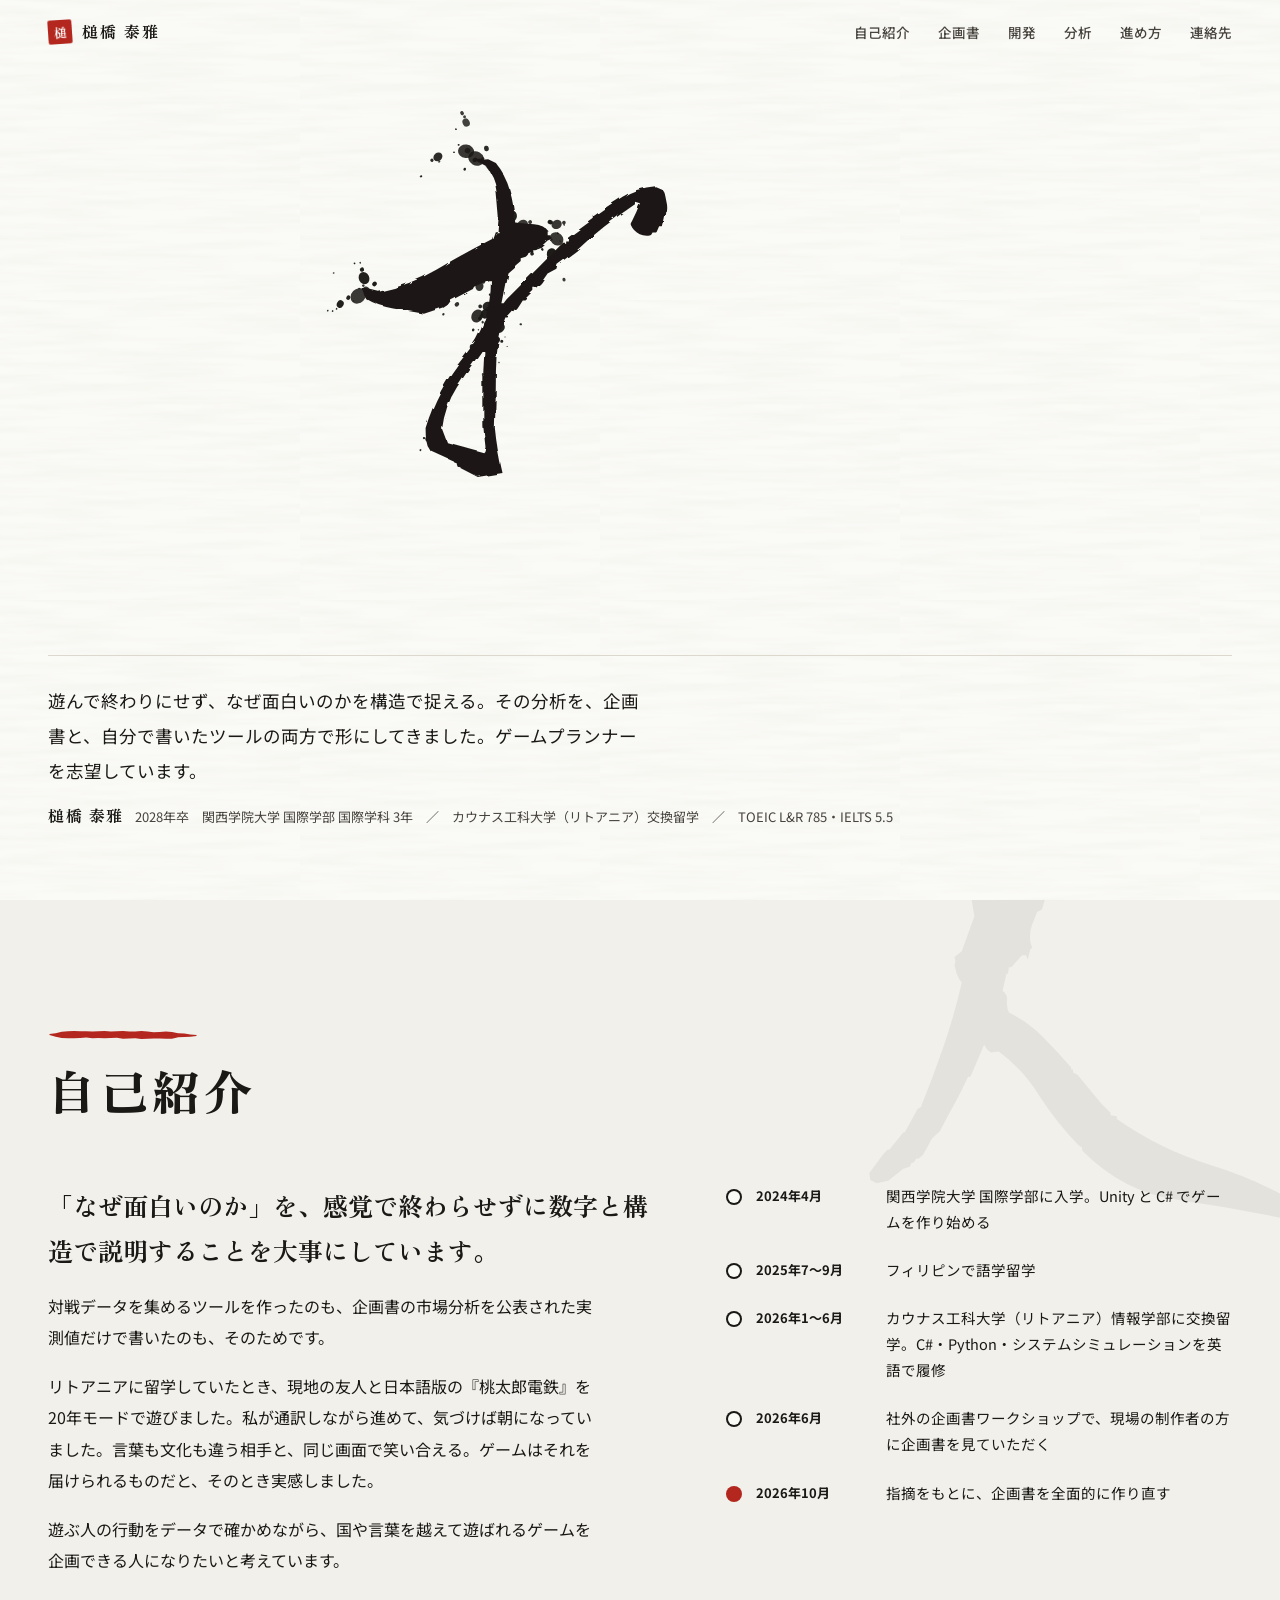
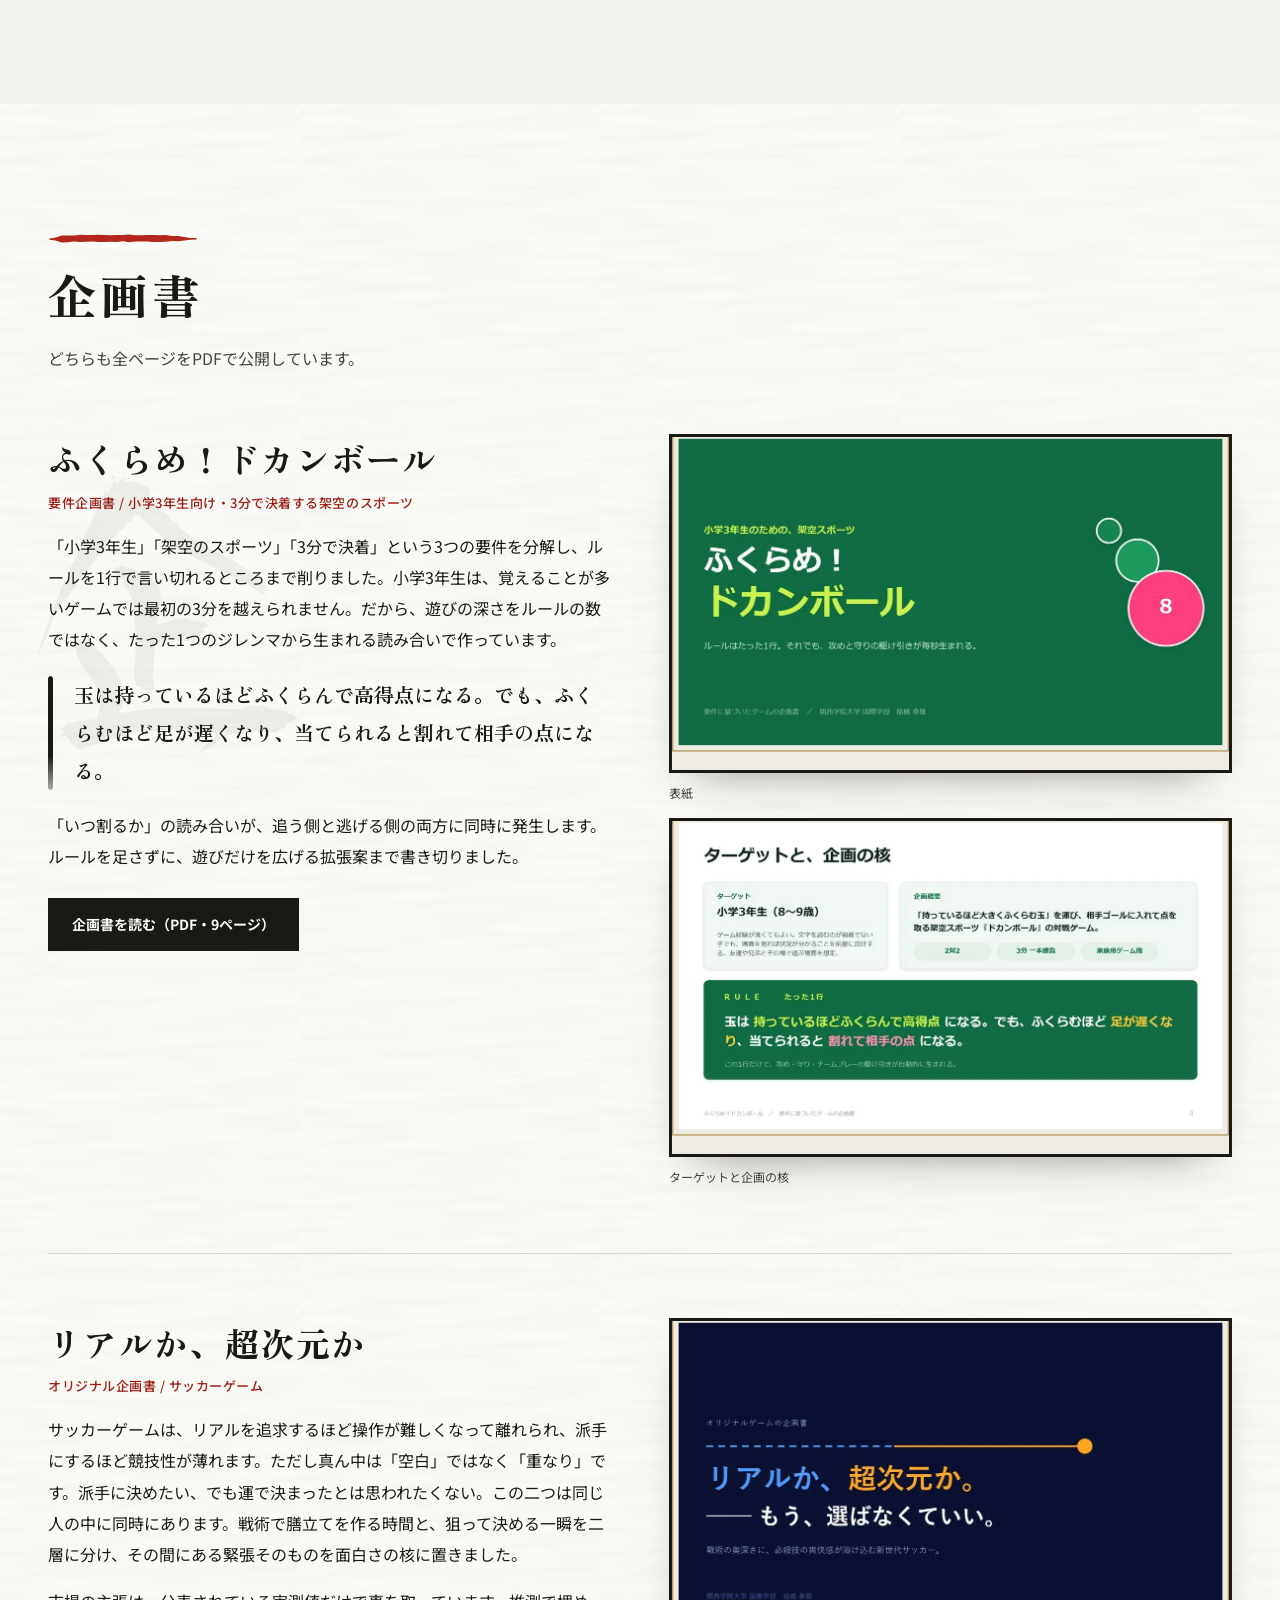
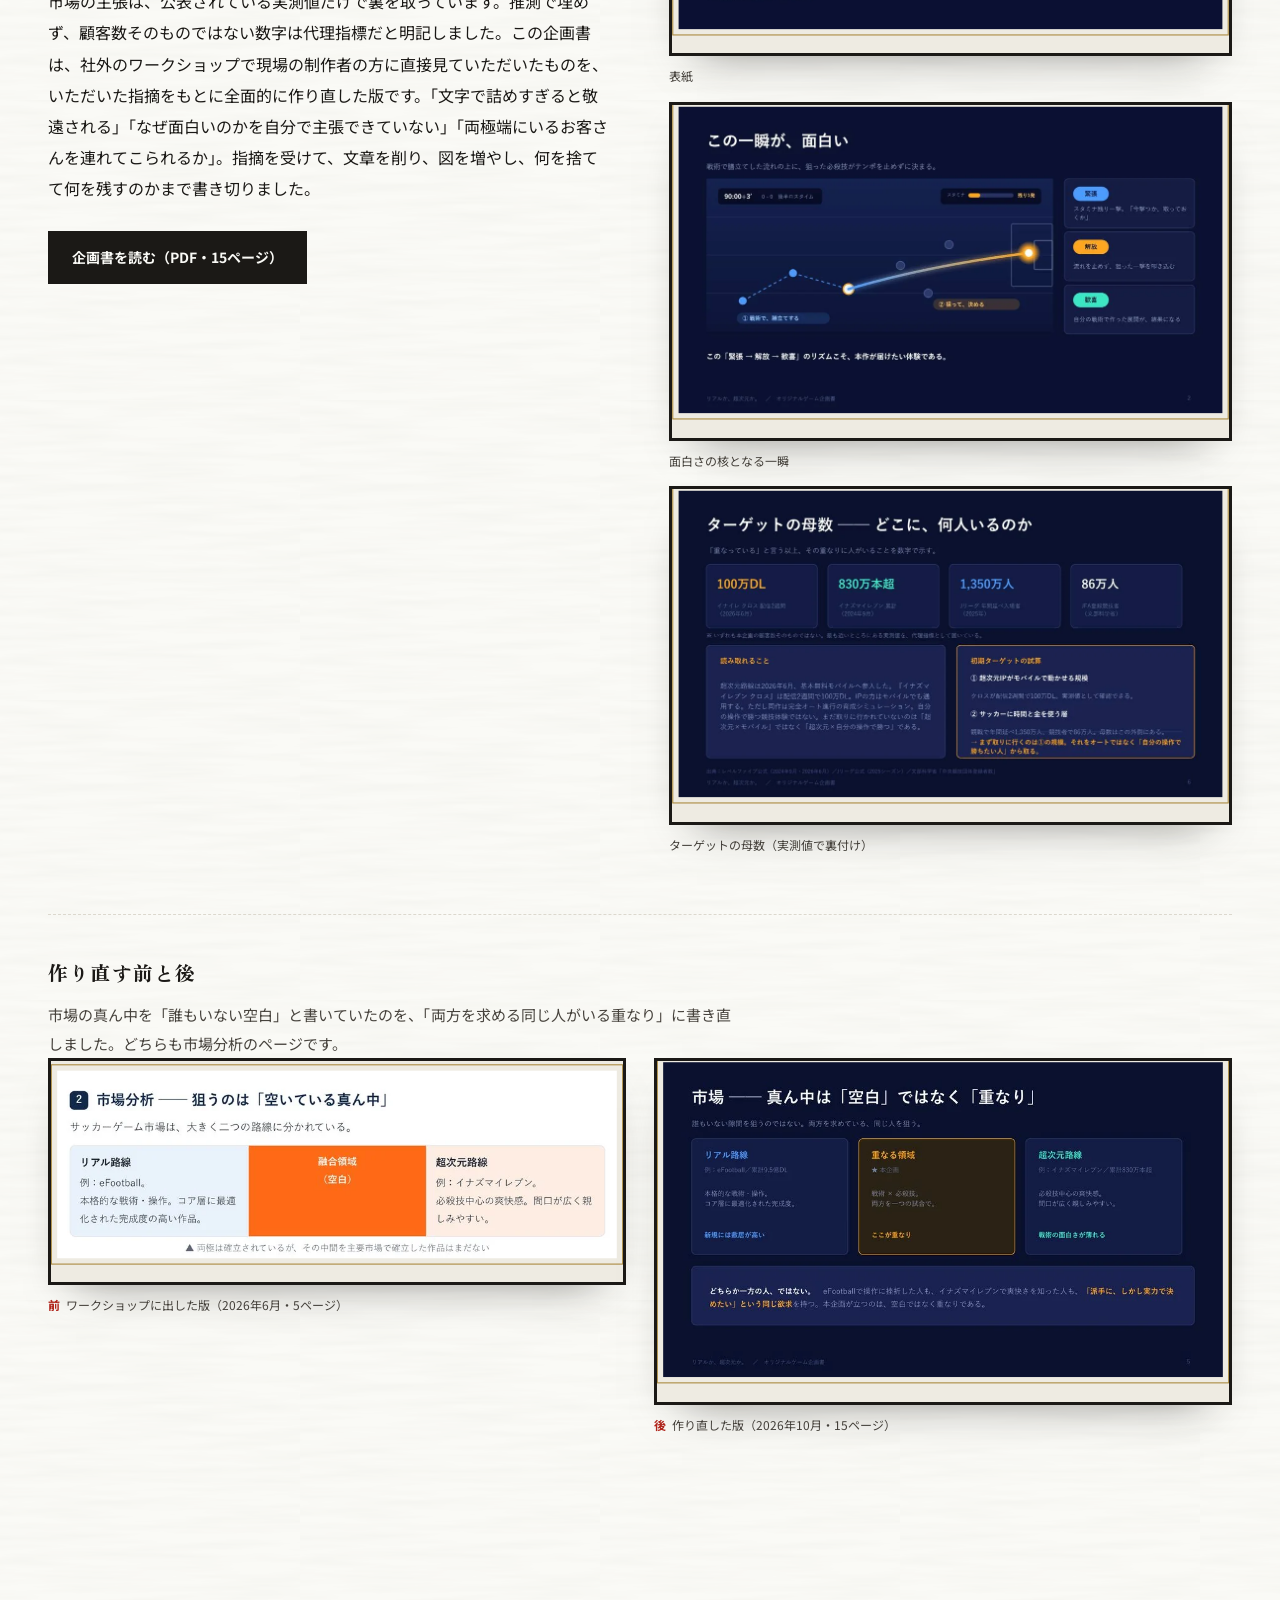
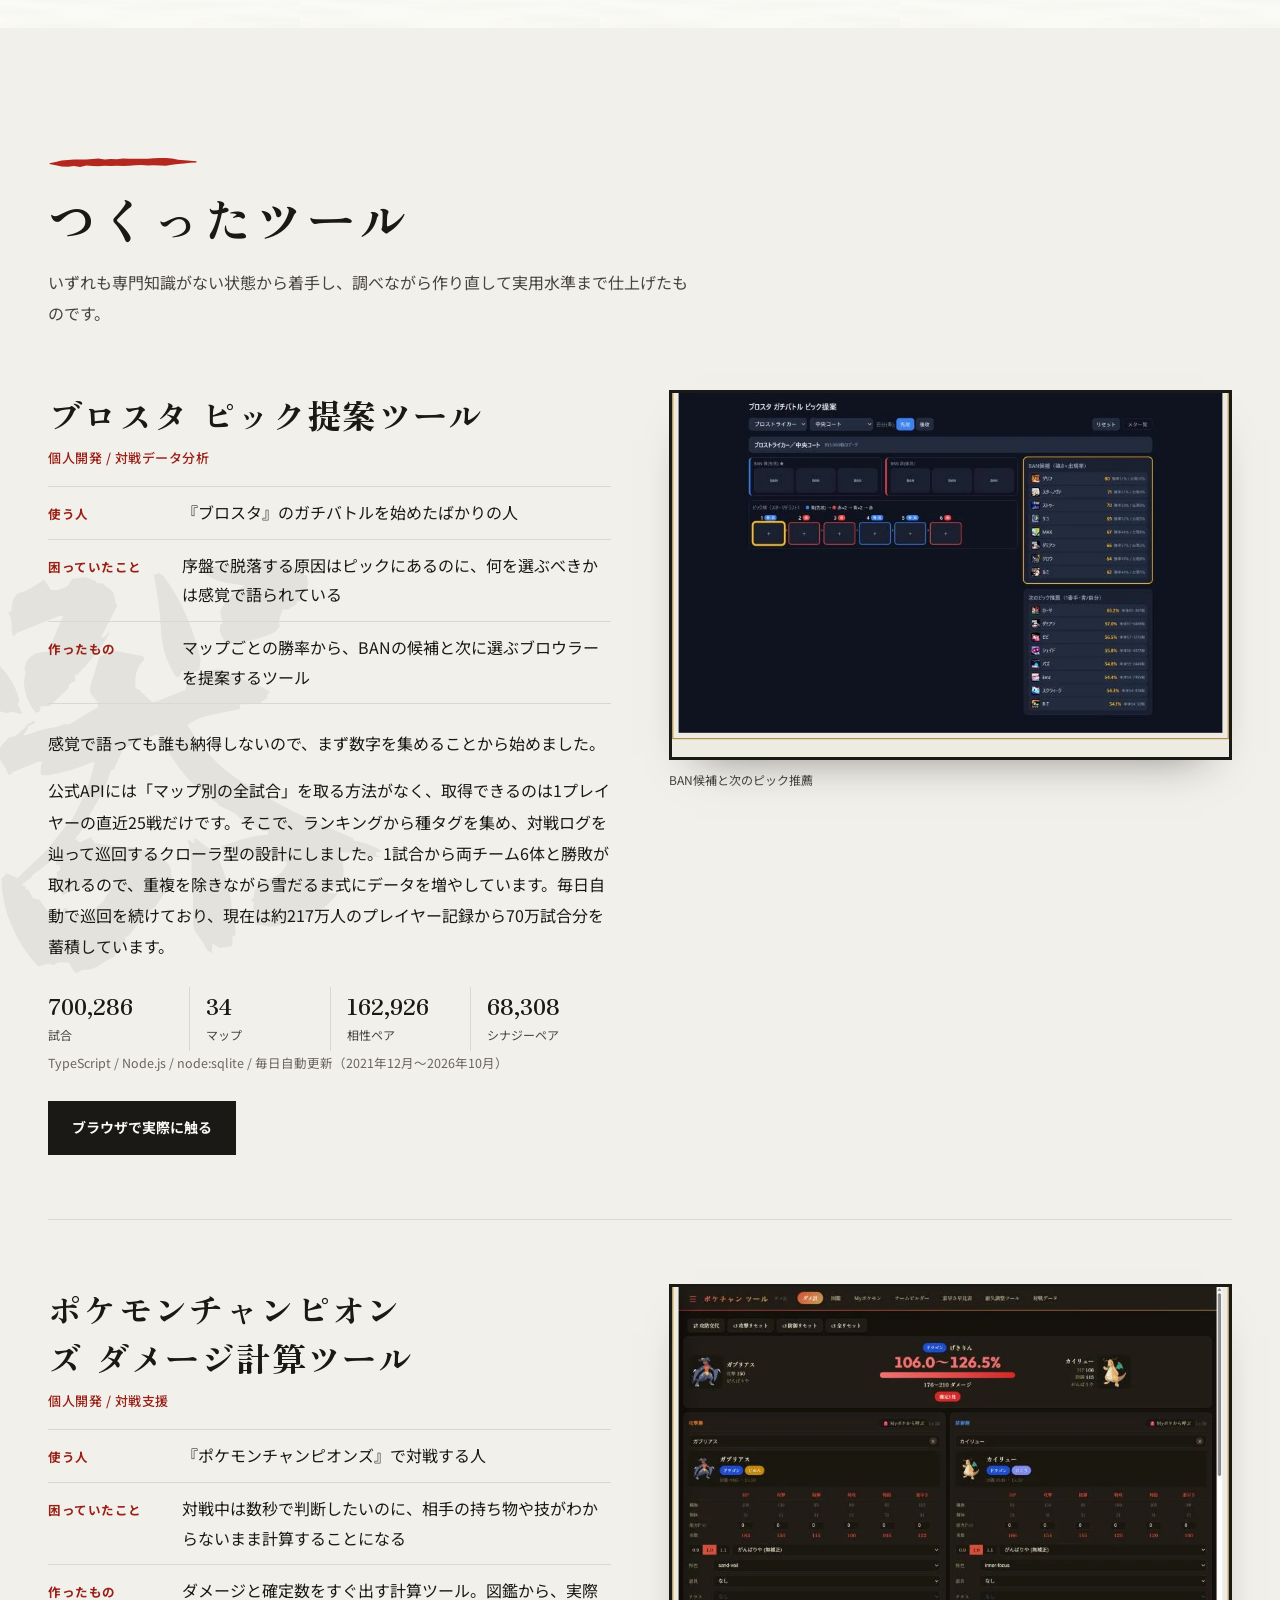
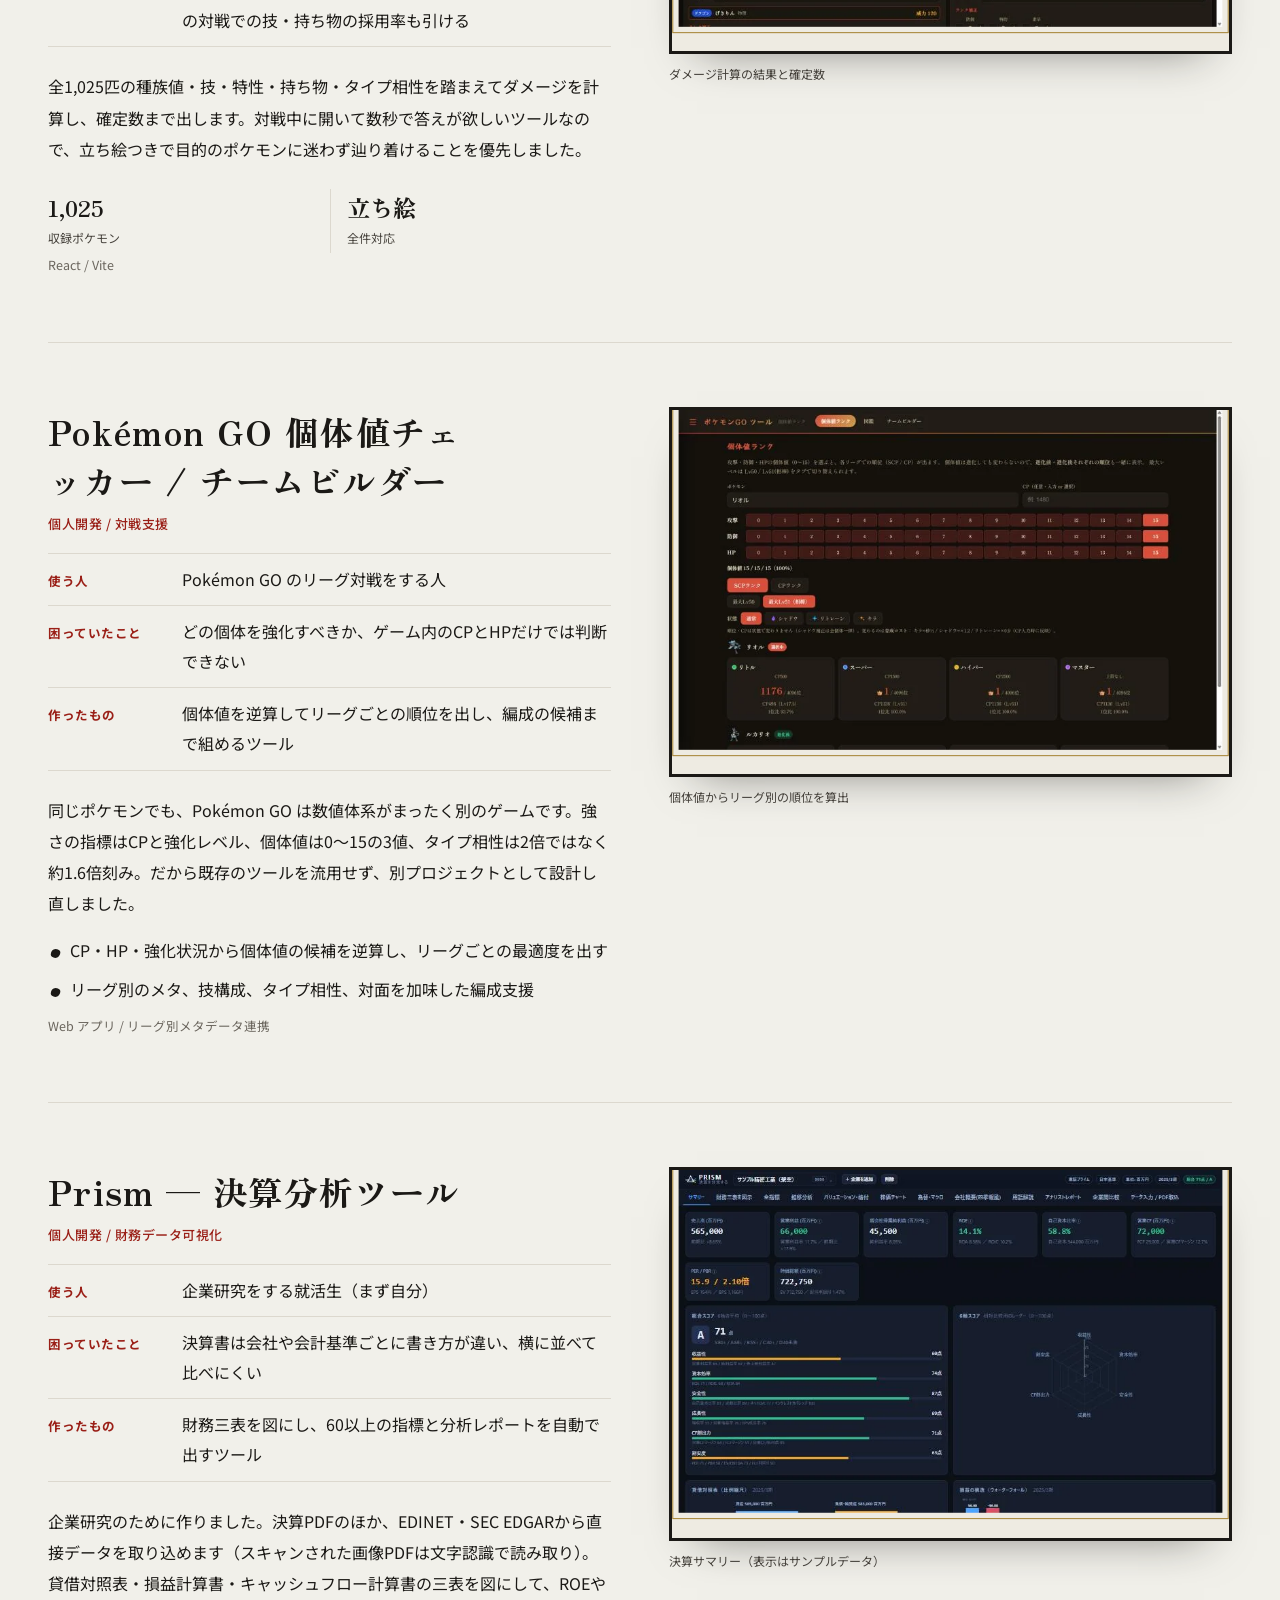
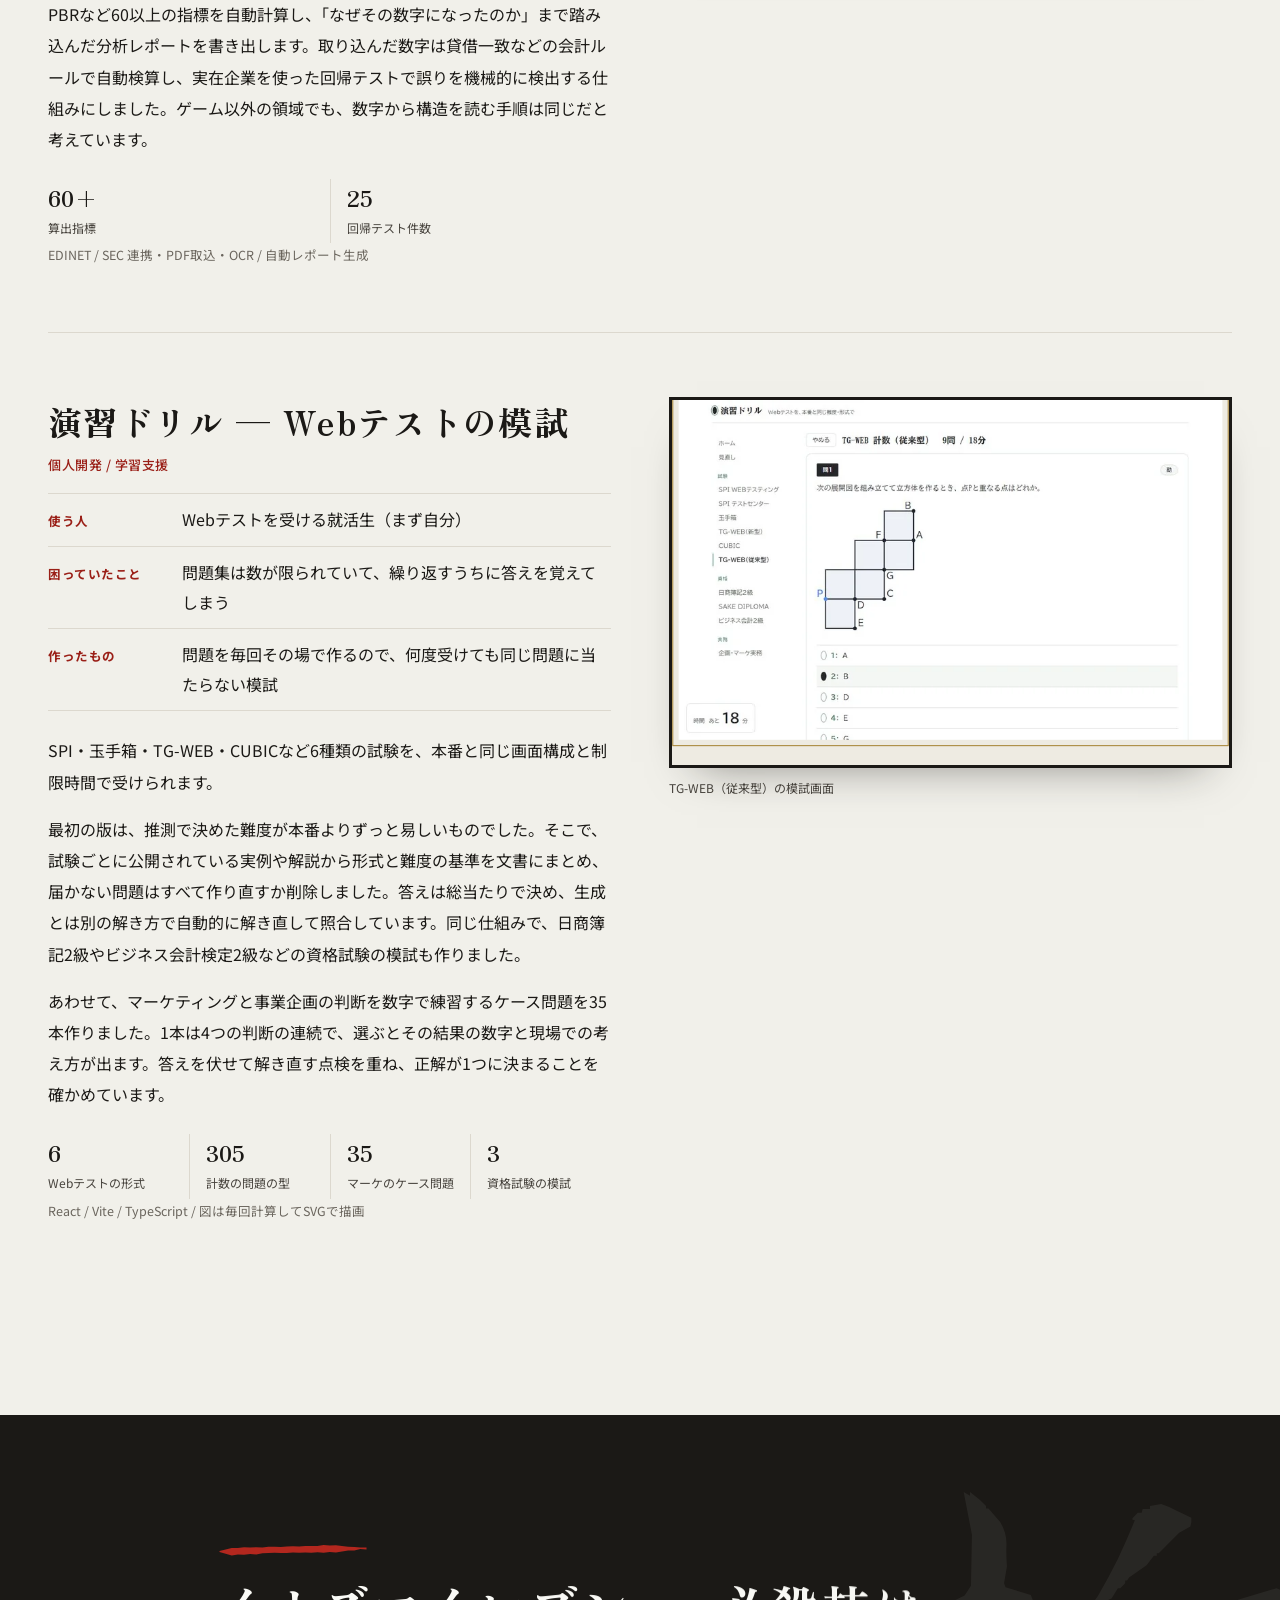
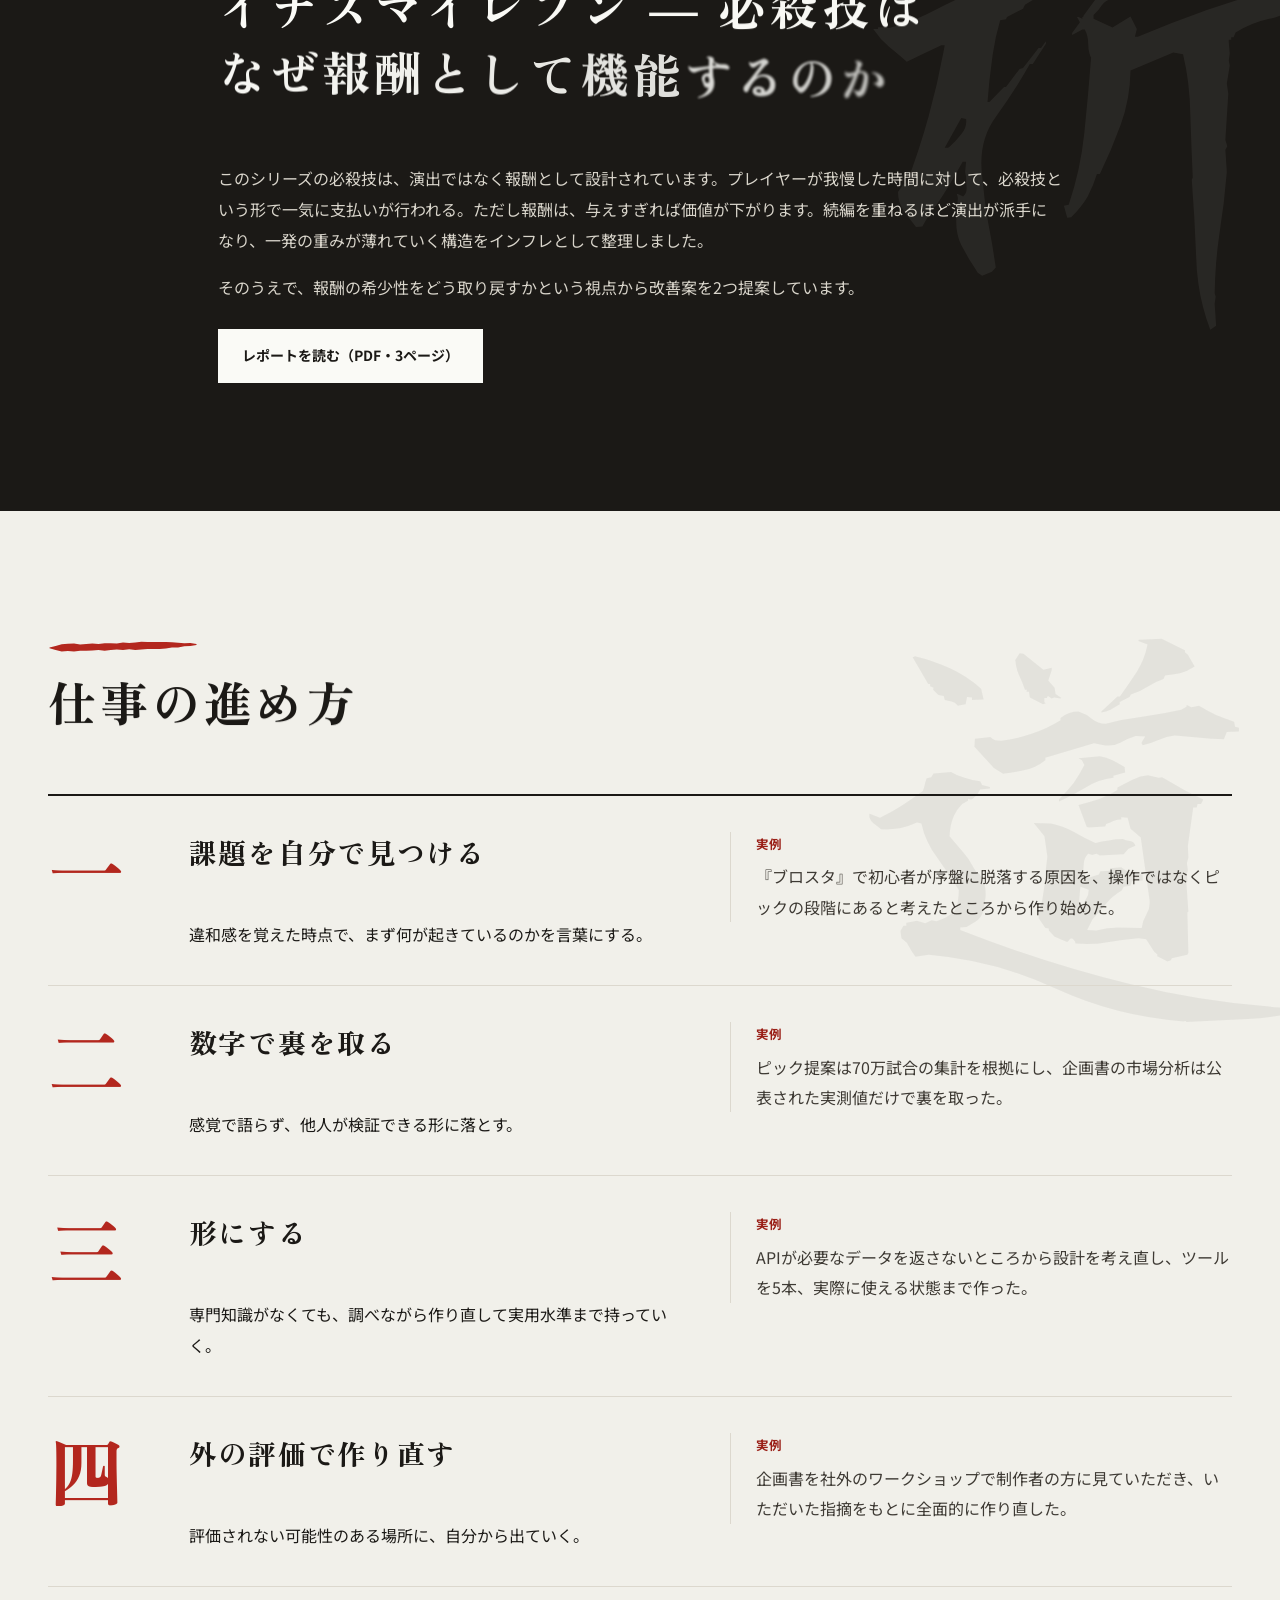
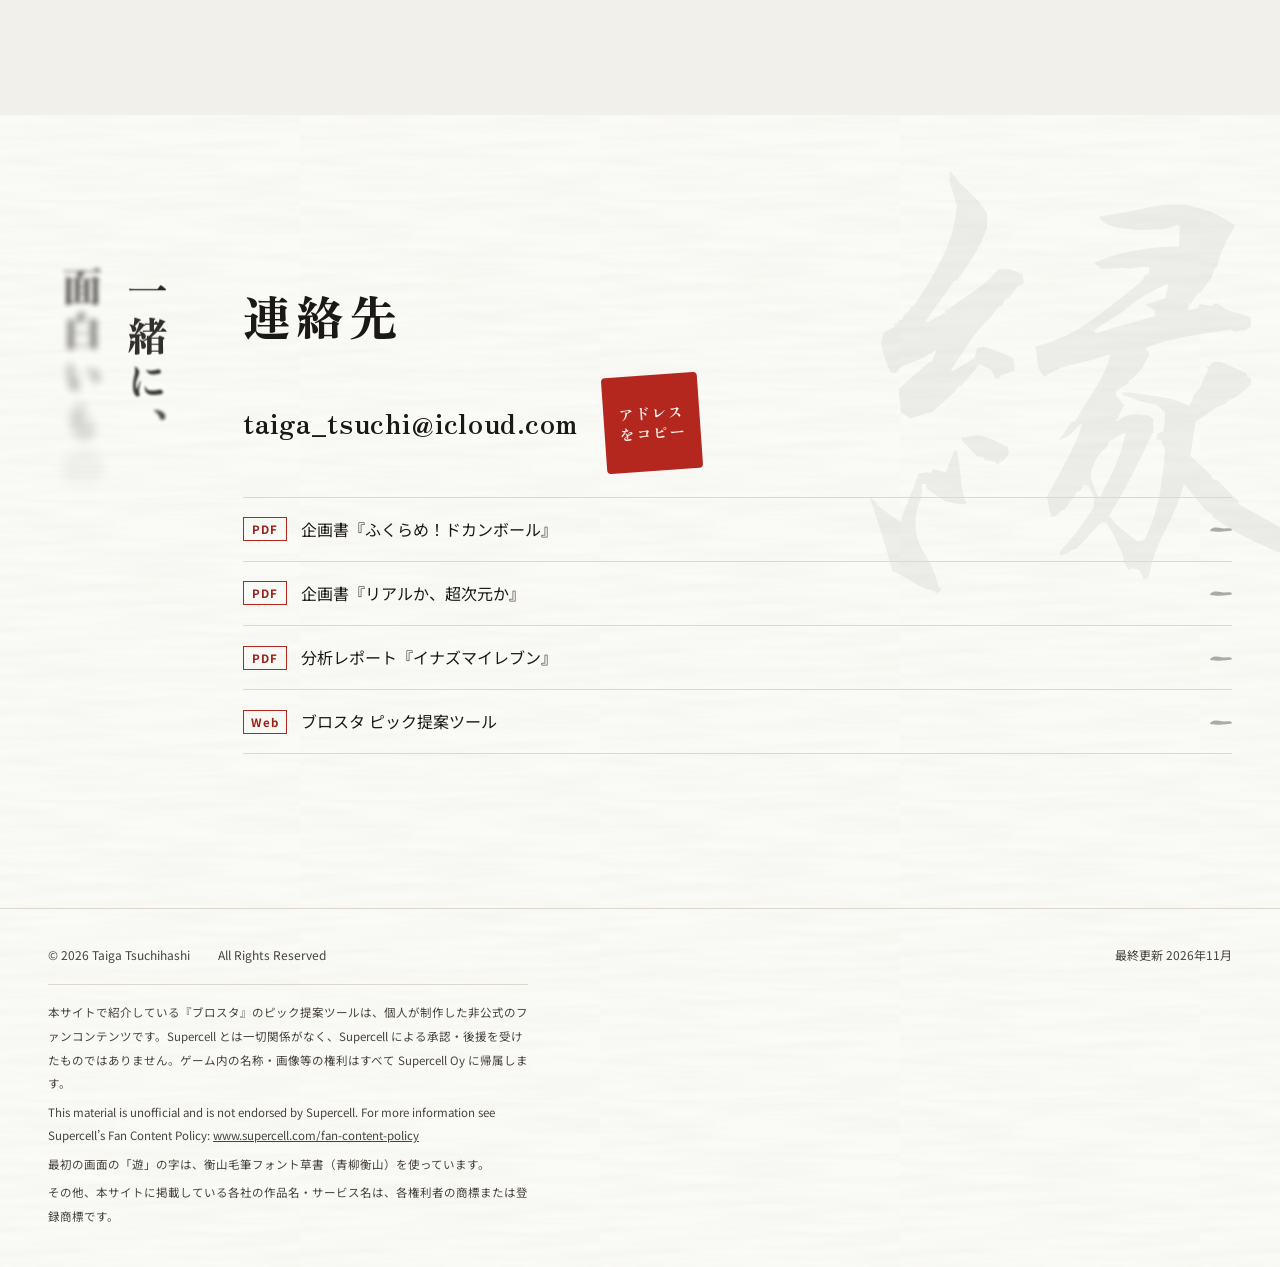
==== commit 86d4e704: "分析の概念図を外す（本人「意味わからへん。いらん」）、節の見出しの浮き上がりを速く・軽く Co-Authored-By: Claude Opus 5.5 <noreply@anthropic.com>" ====
--- a/index.html
+++ b/index.html
@@ -251,21 +251,6 @@
 .band.ink .lnk:hover{color:#FAFAF6}
 .band.ink .wm{fill:#FAFAF6; opacity:.06}
 
-/* 分析の概念図（白い墨と朱） */
-.an-grid{display:grid; grid-template-columns:minmax(0,1.05fr) minmax(0,1fr); gap:clamp(30px,5vw,80px); align-items:center}
-.an-fig{margin:0; padding:clamp(18px,2.4vw,30px); border:1px solid rgba(250,250,246,.25); background:rgba(250,250,246,.03)}
-.an-fig svg{display:block; width:100%; height:auto; overflow:visible}
-.an-fig .ax path{stroke:rgba(250,250,246,.55); stroke-width:1.5; fill:none}
-.an-fig .lab{fill:rgba(250,250,246,.86); font-size:13px; font-family:var(--f-body)}
-.an-fig .now .ln{stroke:#ECE9E1; stroke-width:7; stroke-linecap:round; fill:none; opacity:.85}
-.an-fig .pro .ln{stroke:var(--shu); stroke-width:11; stroke-linecap:round; fill:none}
-.an-fig .pro circle{fill:var(--kin)}
-.an-fig .tg{font-family:var(--f-mincho); font-weight:700; font-size:16px}
-.an-fig .now .tg{fill:#ECE9E1}
-.an-fig .pro .tg{fill:#F2B8AE}
-.an-fig figcaption{margin-top:12px; font-size:12px; color:rgba(250,250,246,.78)}
-@media (max-width:860px){ .an-grid{grid-template-columns:1fr} }
-
 /* ===== 節の扉の大字（薄い墨） ===== */
 .band{overflow:hidden}
 .band > .in{position:relative; z-index:1}
@@ -567,7 +552,7 @@
 </section>
 
 <section class="band ink" id="analysis">
-  <div class="in an-grid">
+  <div class="in narrow">
   <div class="an-txt">
     <div class="sh">
       <div class="rule"></div>
@@ -577,15 +562,6 @@
     <p>そのうえで、報酬の希少性をどう取り戻すかという視点から改善案を2つ提案しています。</p>
     <div class="links"><a class="lnk solid" href="docs/inazuma-report.pdf">レポートを読む（PDF・3ページ）</a></div>
   </div>
-  <figure class="an-fig" aria-labelledby="an-cap">
-    <svg viewBox="0 0 520 330" role="img" aria-label="概念図：必殺技を撃つほど1回の価値が下がる今の作りと、ここぞに集めて価値を取り戻す提案">
-      <g class="ax"><path d="M40 286 H500"/><path d="M40 286 V24"/></g>
-      <text class="lab" x="44" y="18">1回の必殺技の価値</text><text class="lab" x="500" y="310" text-anchor="end">試合の流れ</text>
-      <g class="now"><path class="ln" d="M60 286 V70 M108 286 V110 M150 286 V146 M188 286 V176 M222 286 V200 M252 286 V218 M280 286 V232 M306 286 V242 M330 286 V250 M352 286 V256 M372 286 V260 M392 286 V263"/><text class="tg" x="168" y="132">今：撃つほど安くなる</text></g>
-      <g class="pro"><path class="ln" d="M150 286 V60 M330 286 V44 M470 286 V30"/><circle cx="150" cy="60" r="5"/><circle cx="330" cy="44" r="5"/><circle cx="470" cy="30" r="5"/><text class="tg" x="168" y="86">提案：ここぞに集める</text></g>
-    </svg>
-    <figcaption id="an-cap">レポートの主張を図にした概念図（実測値ではありません）</figcaption>
-  </figure>
   </div>
 </section>
 
@@ -636,6 +612,6 @@
   </div>
 </footer>
 
-<script src="assets/app.js?v=8dab8065" defer></script>
+<script src="assets/app.js?v=bd050508" defer></script>
 </body>
 </html>
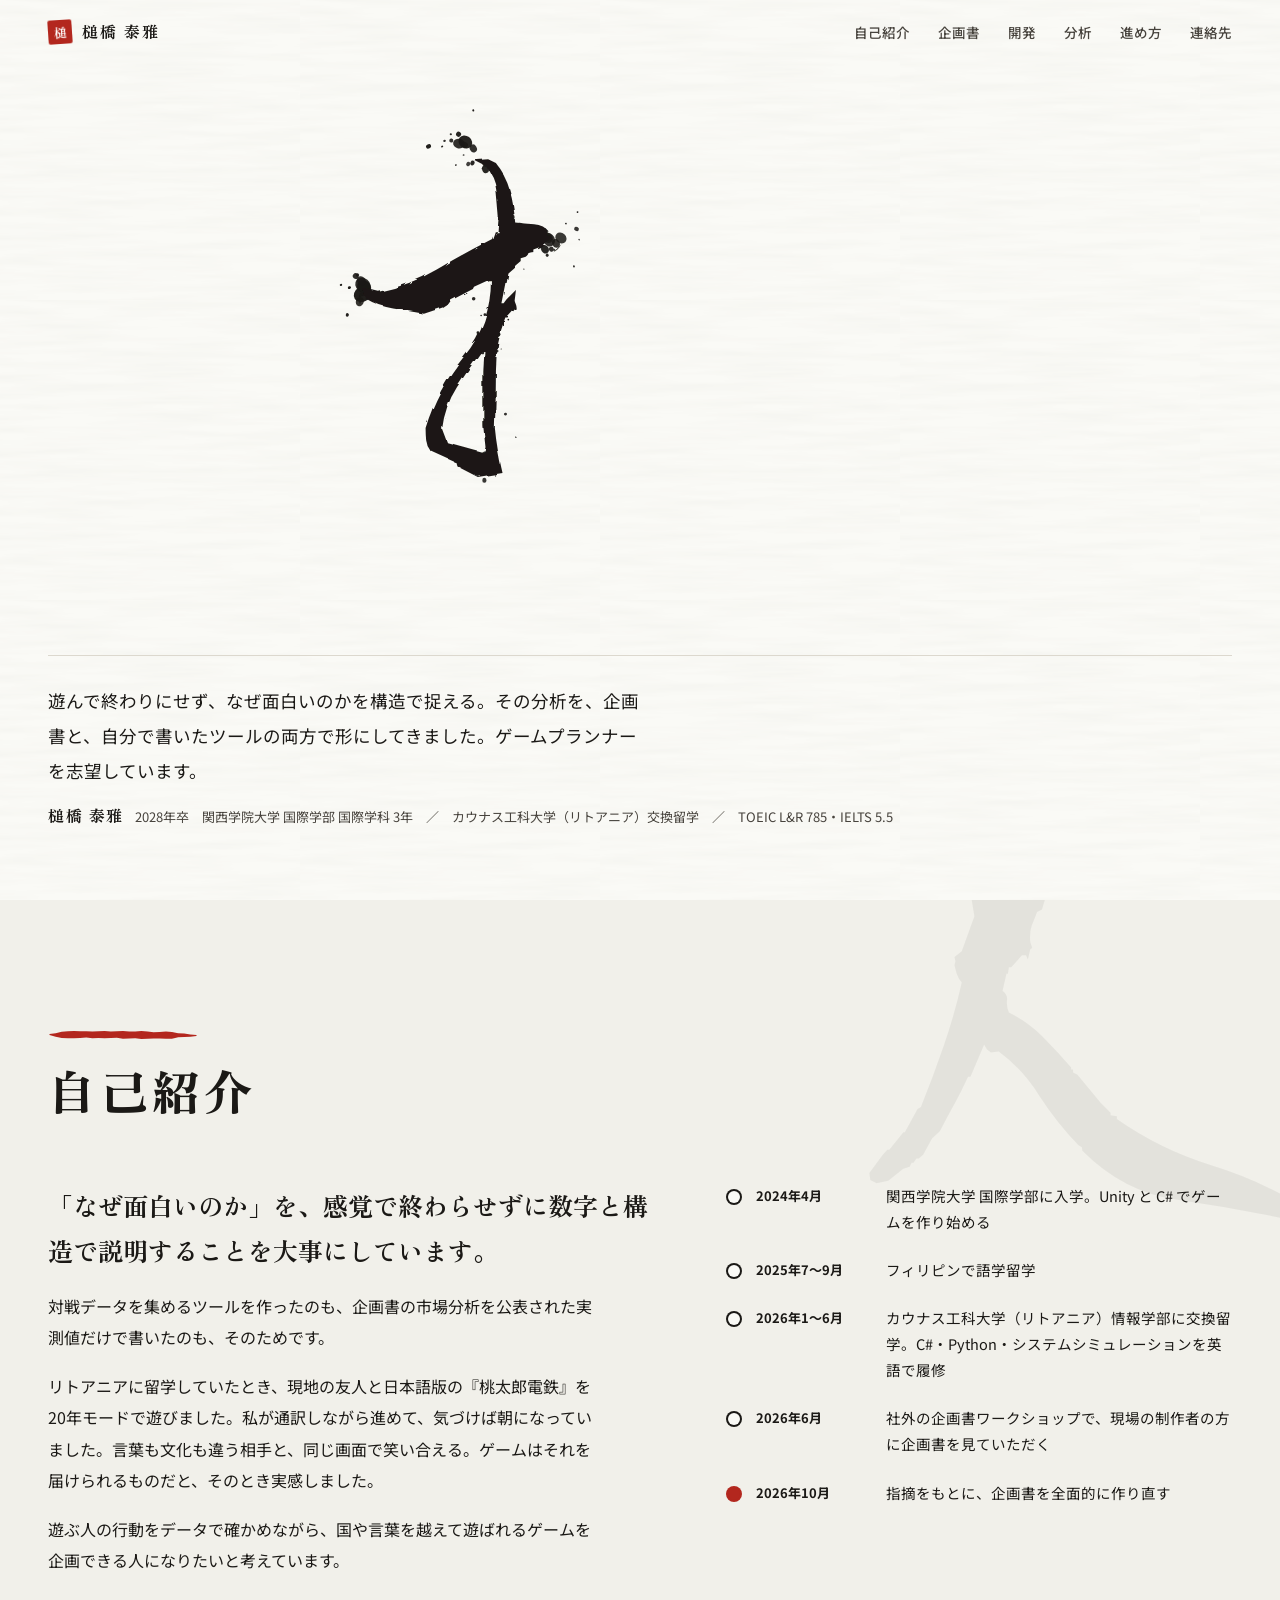
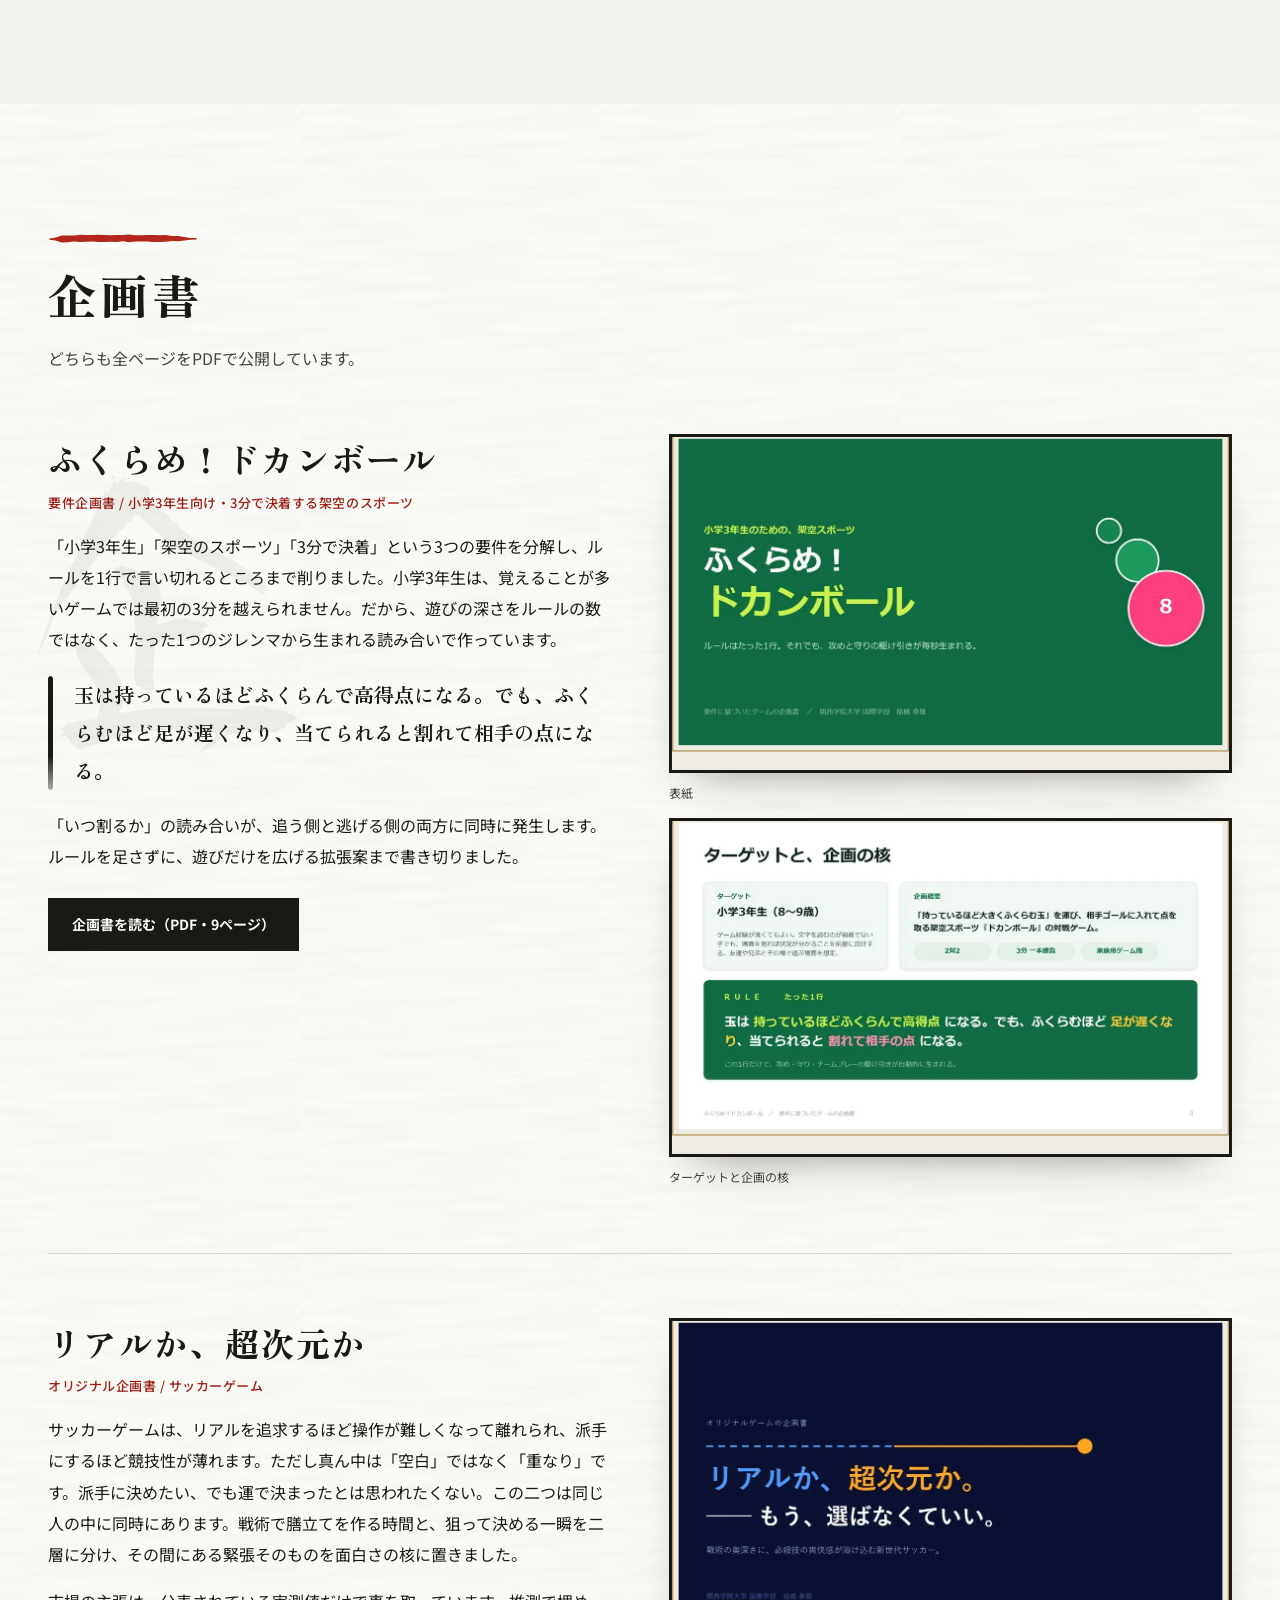
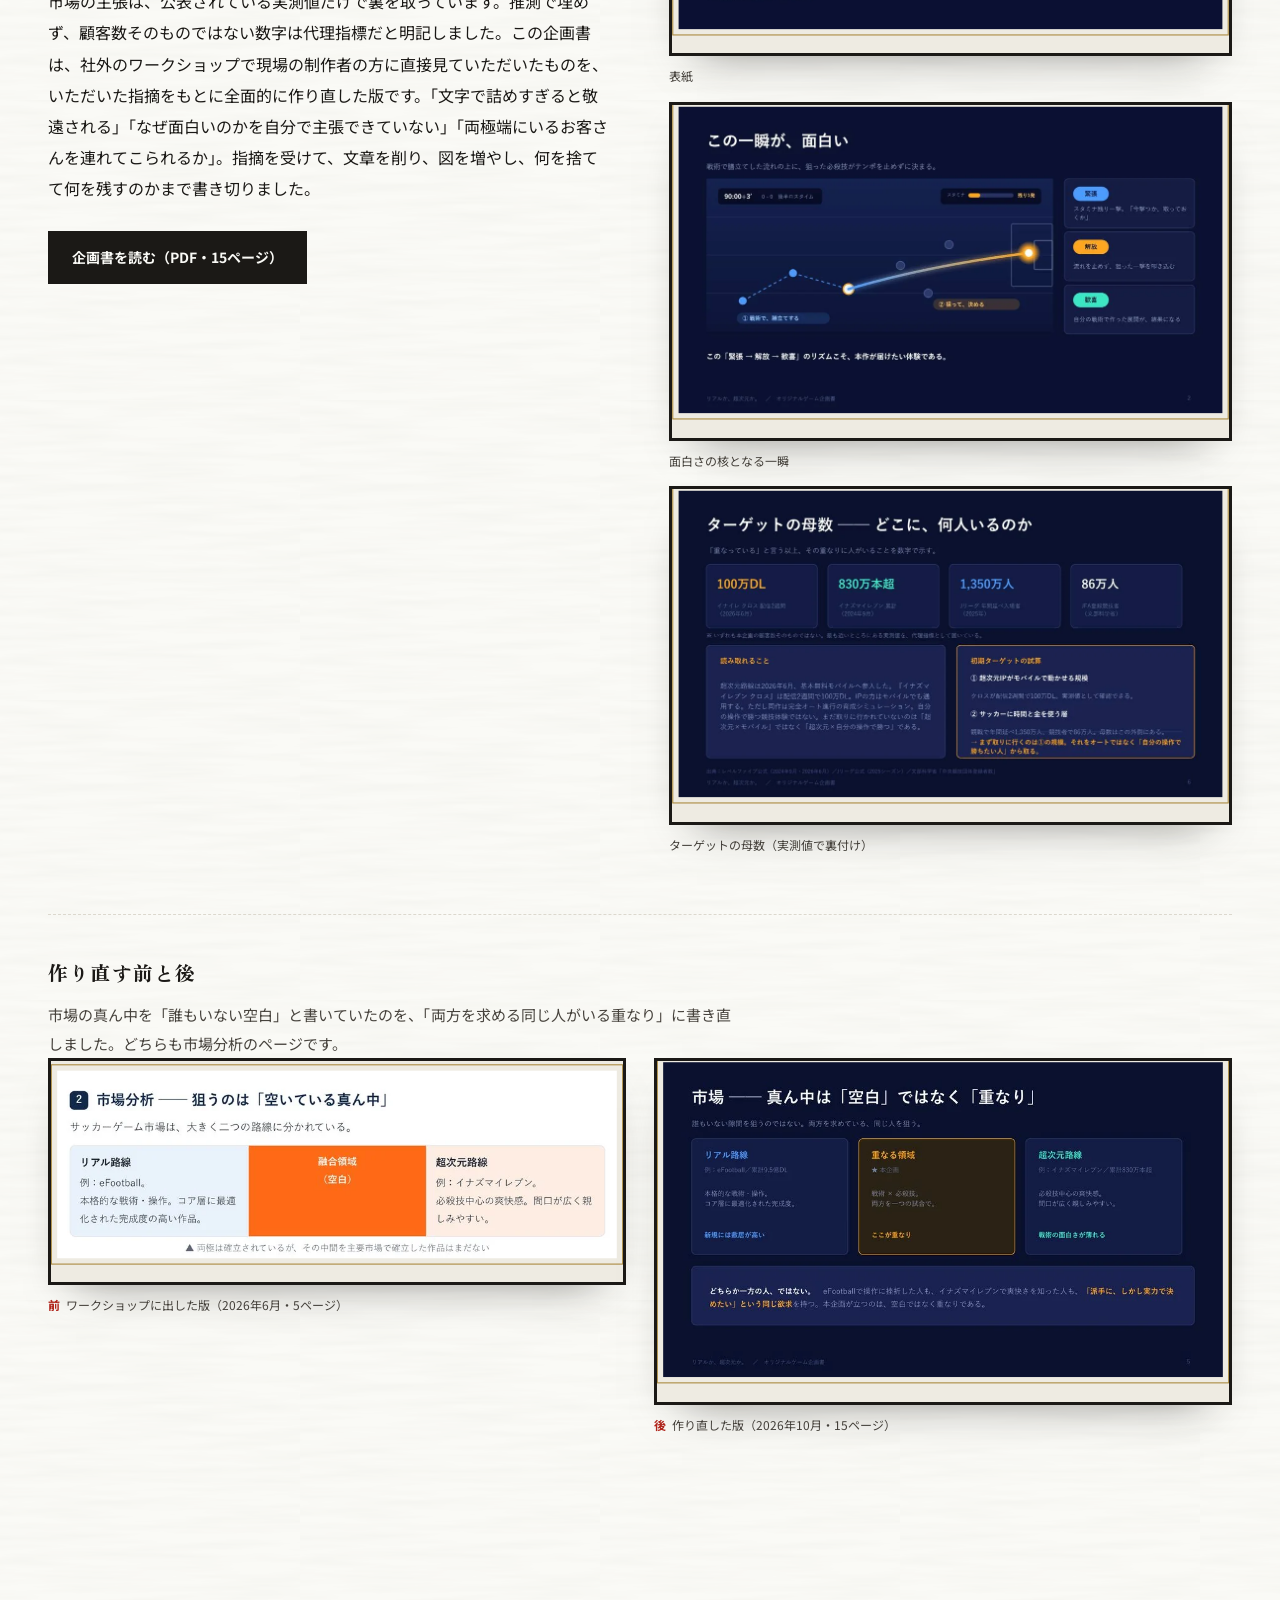
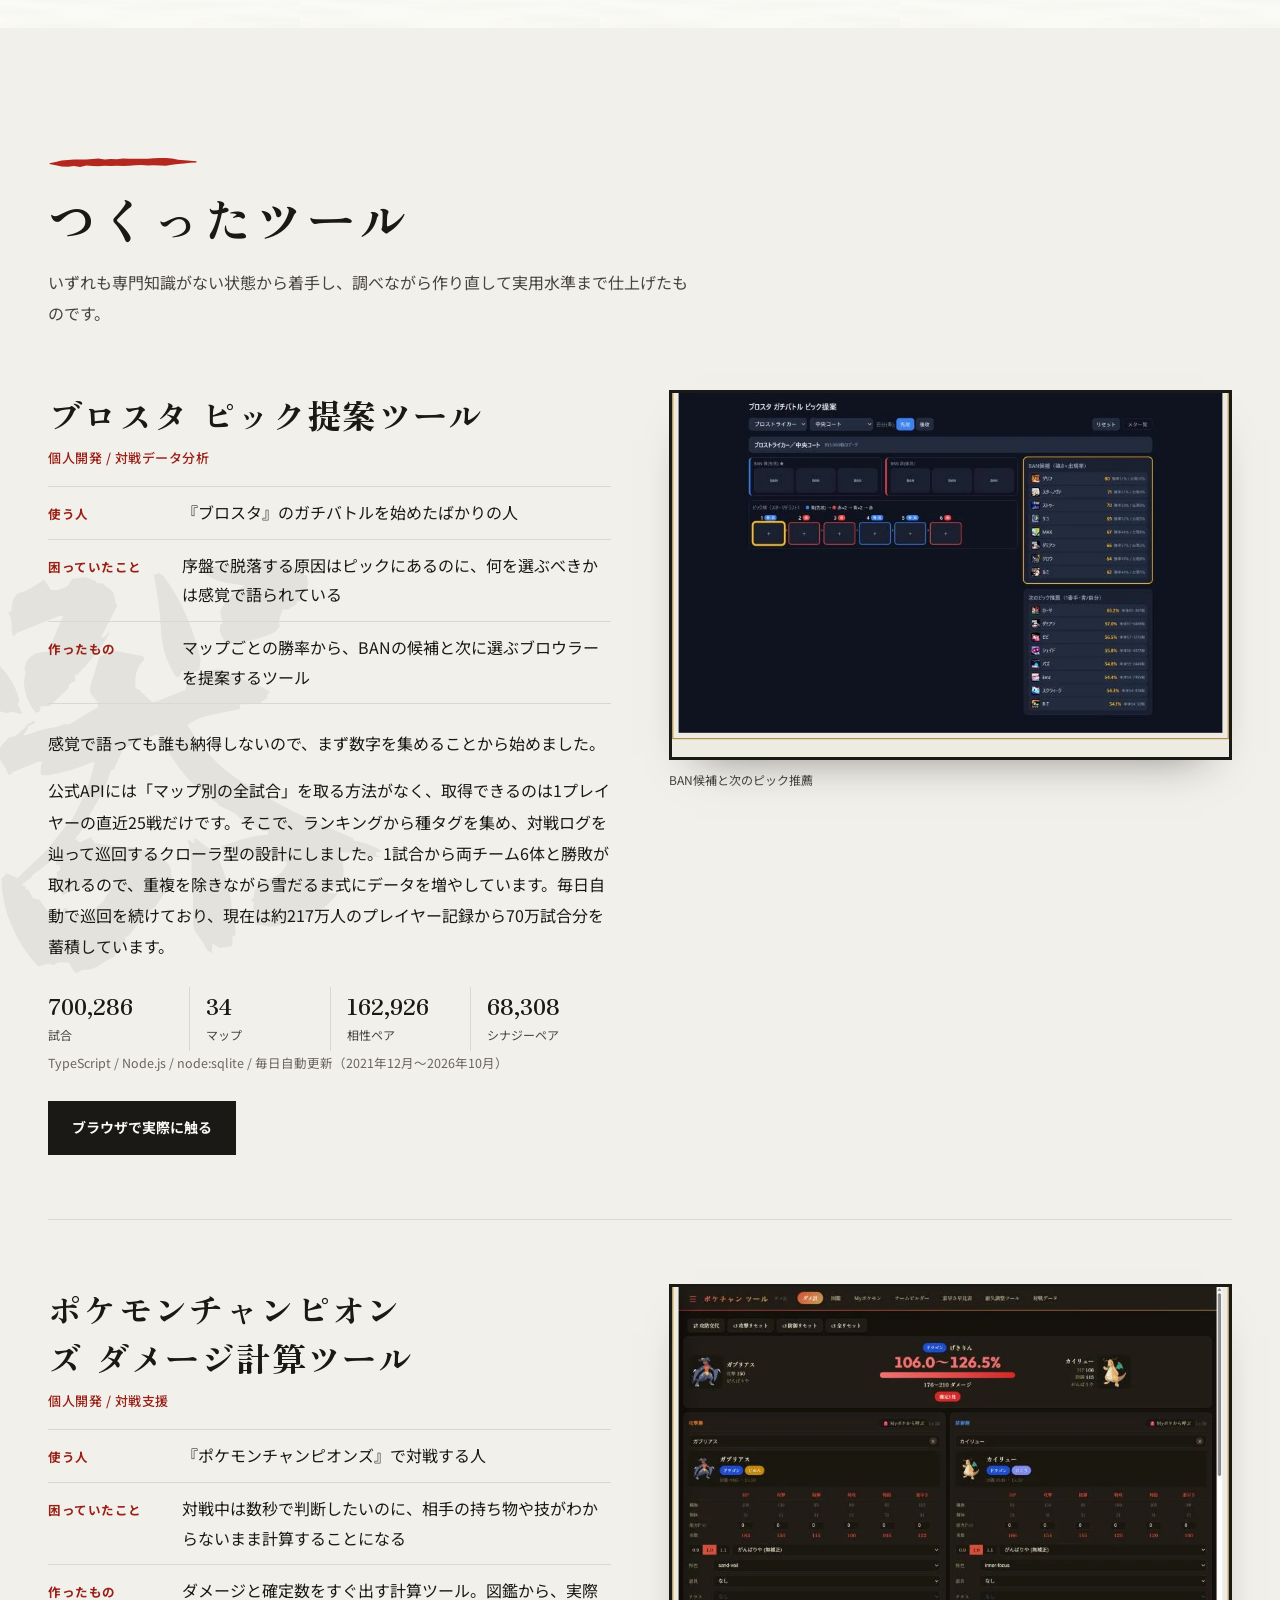
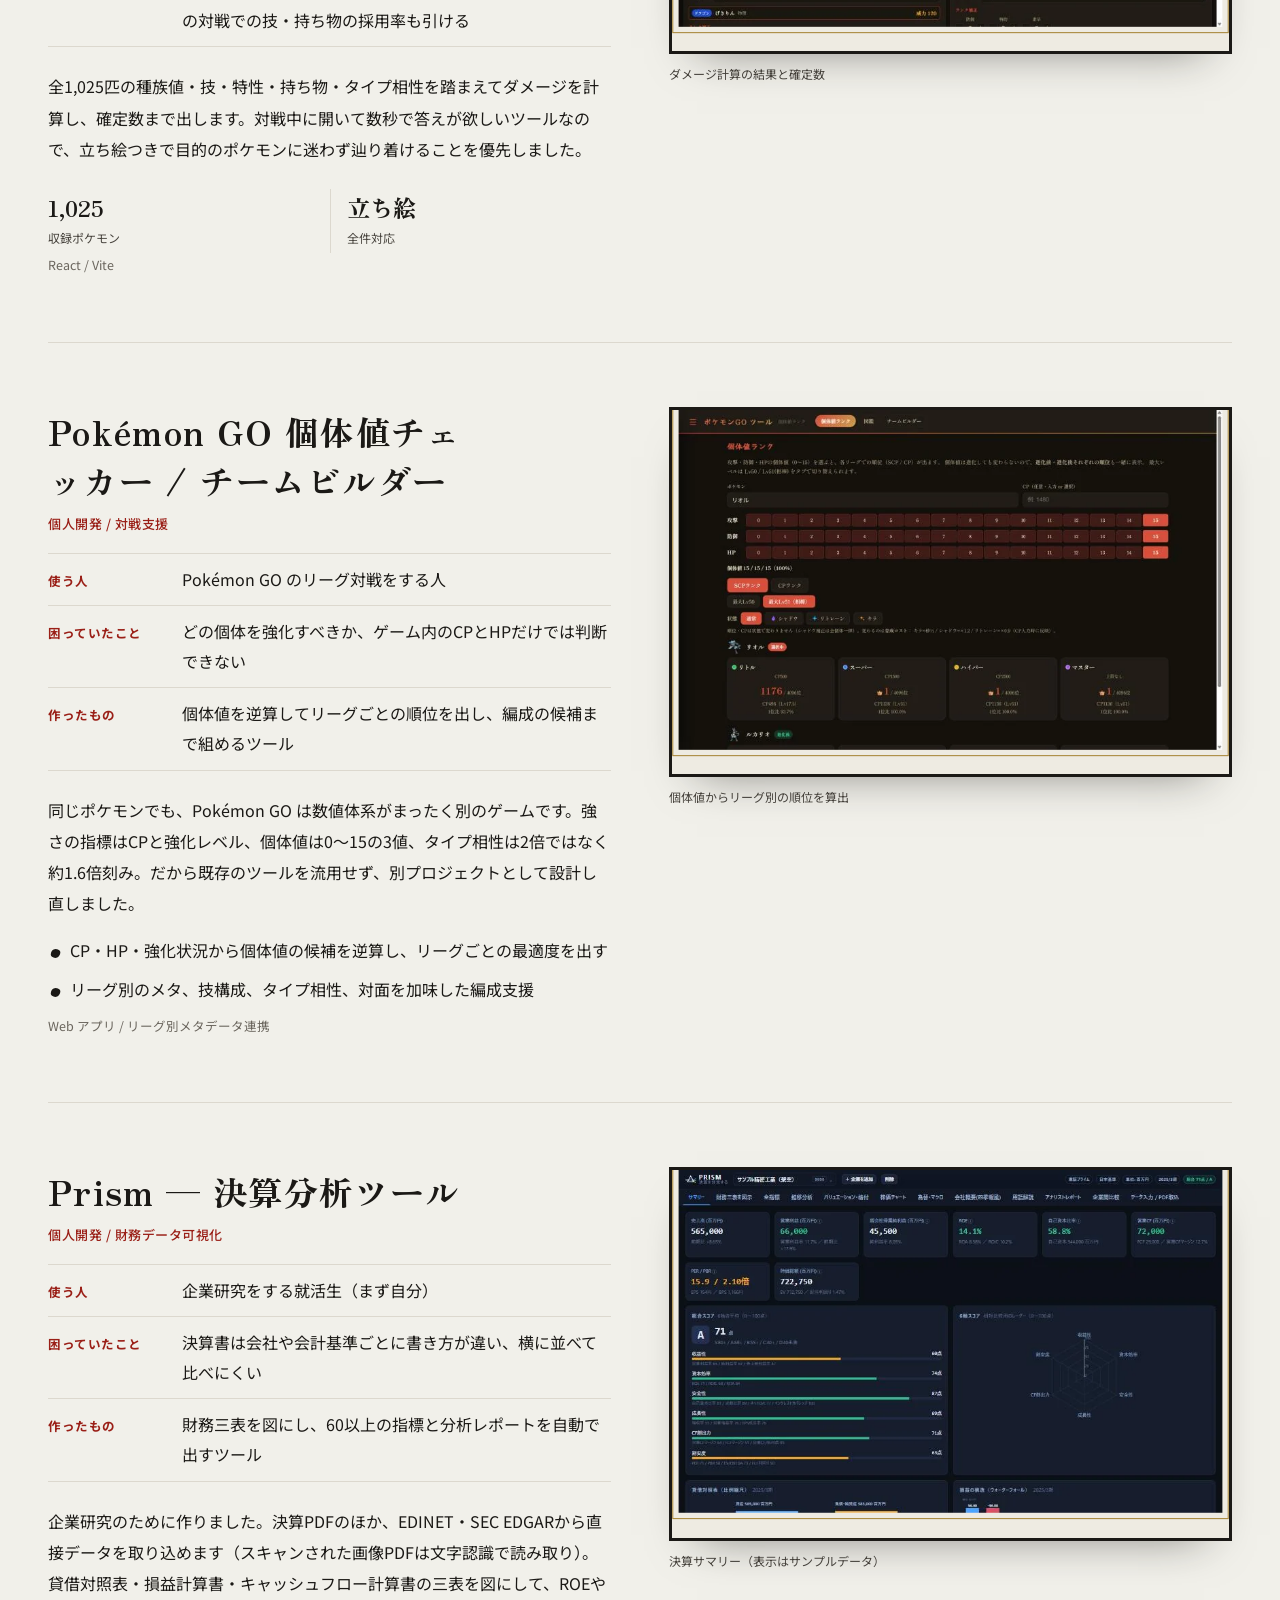
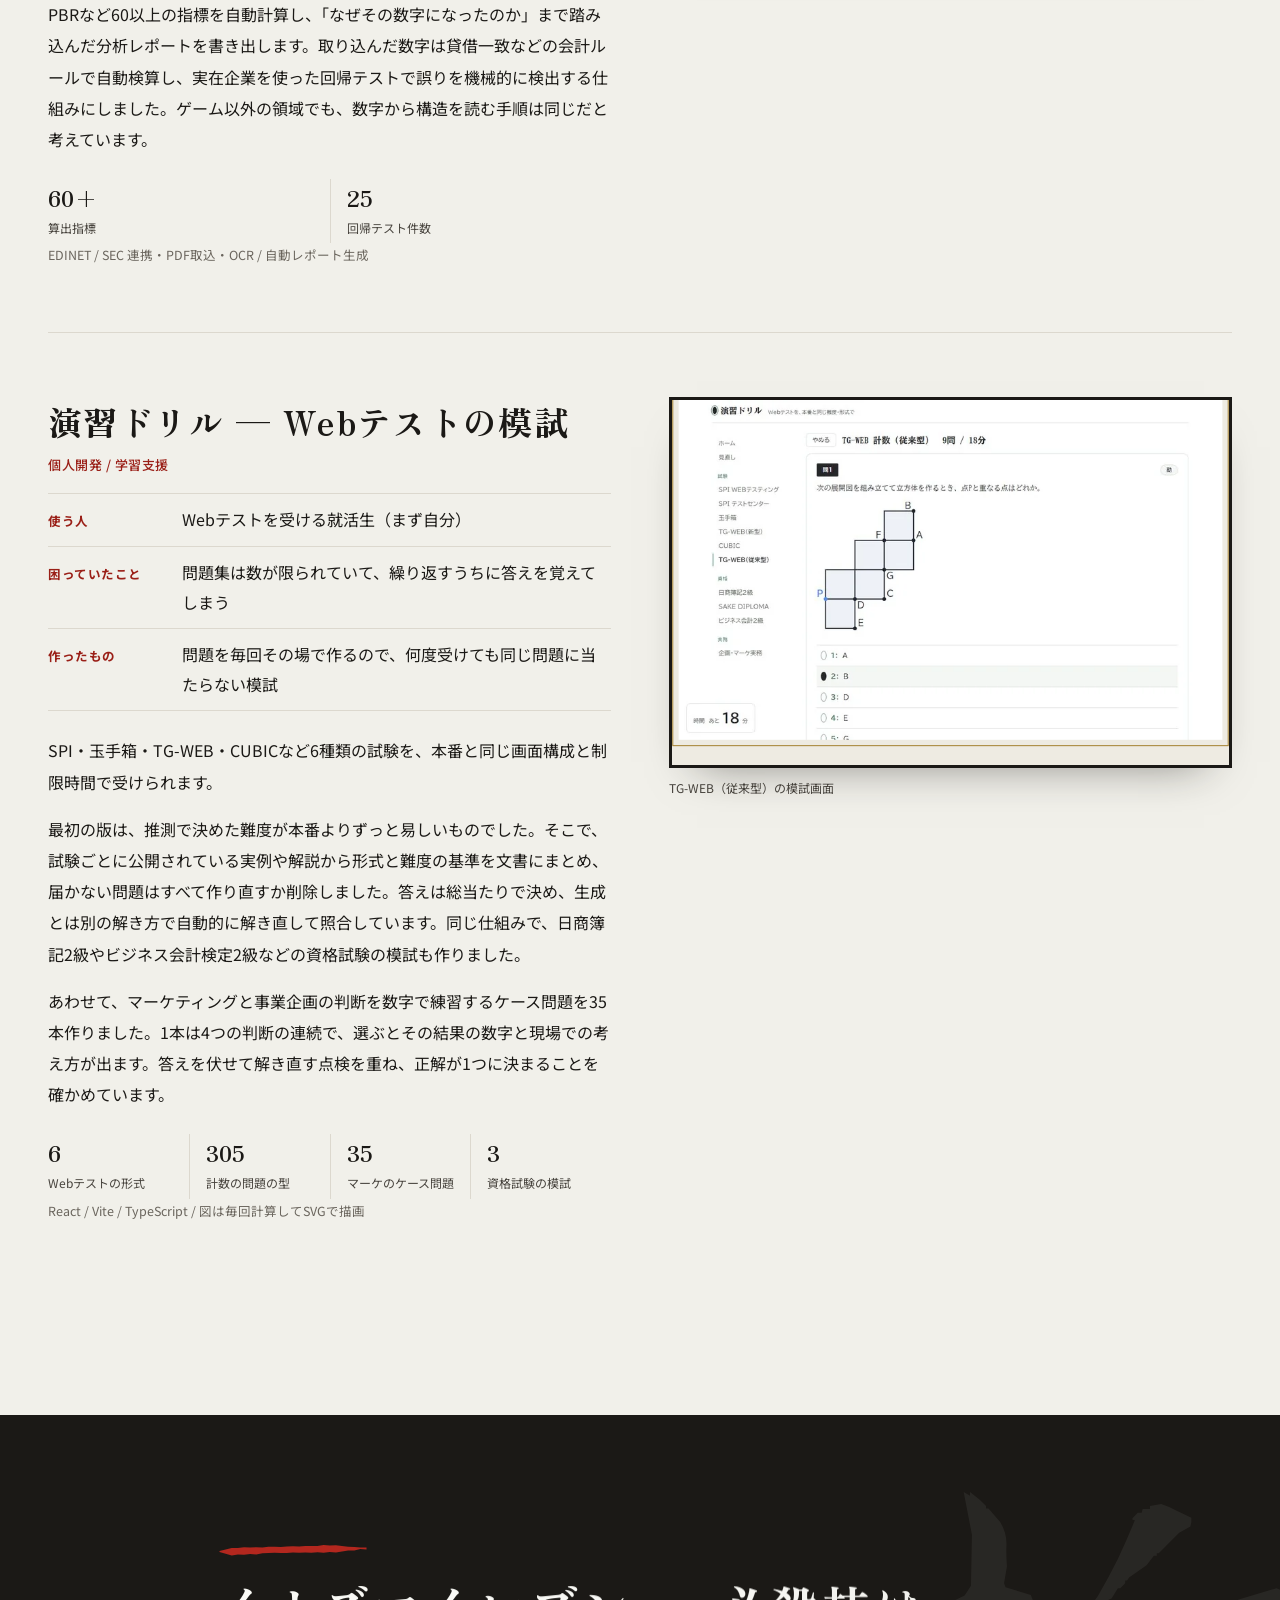
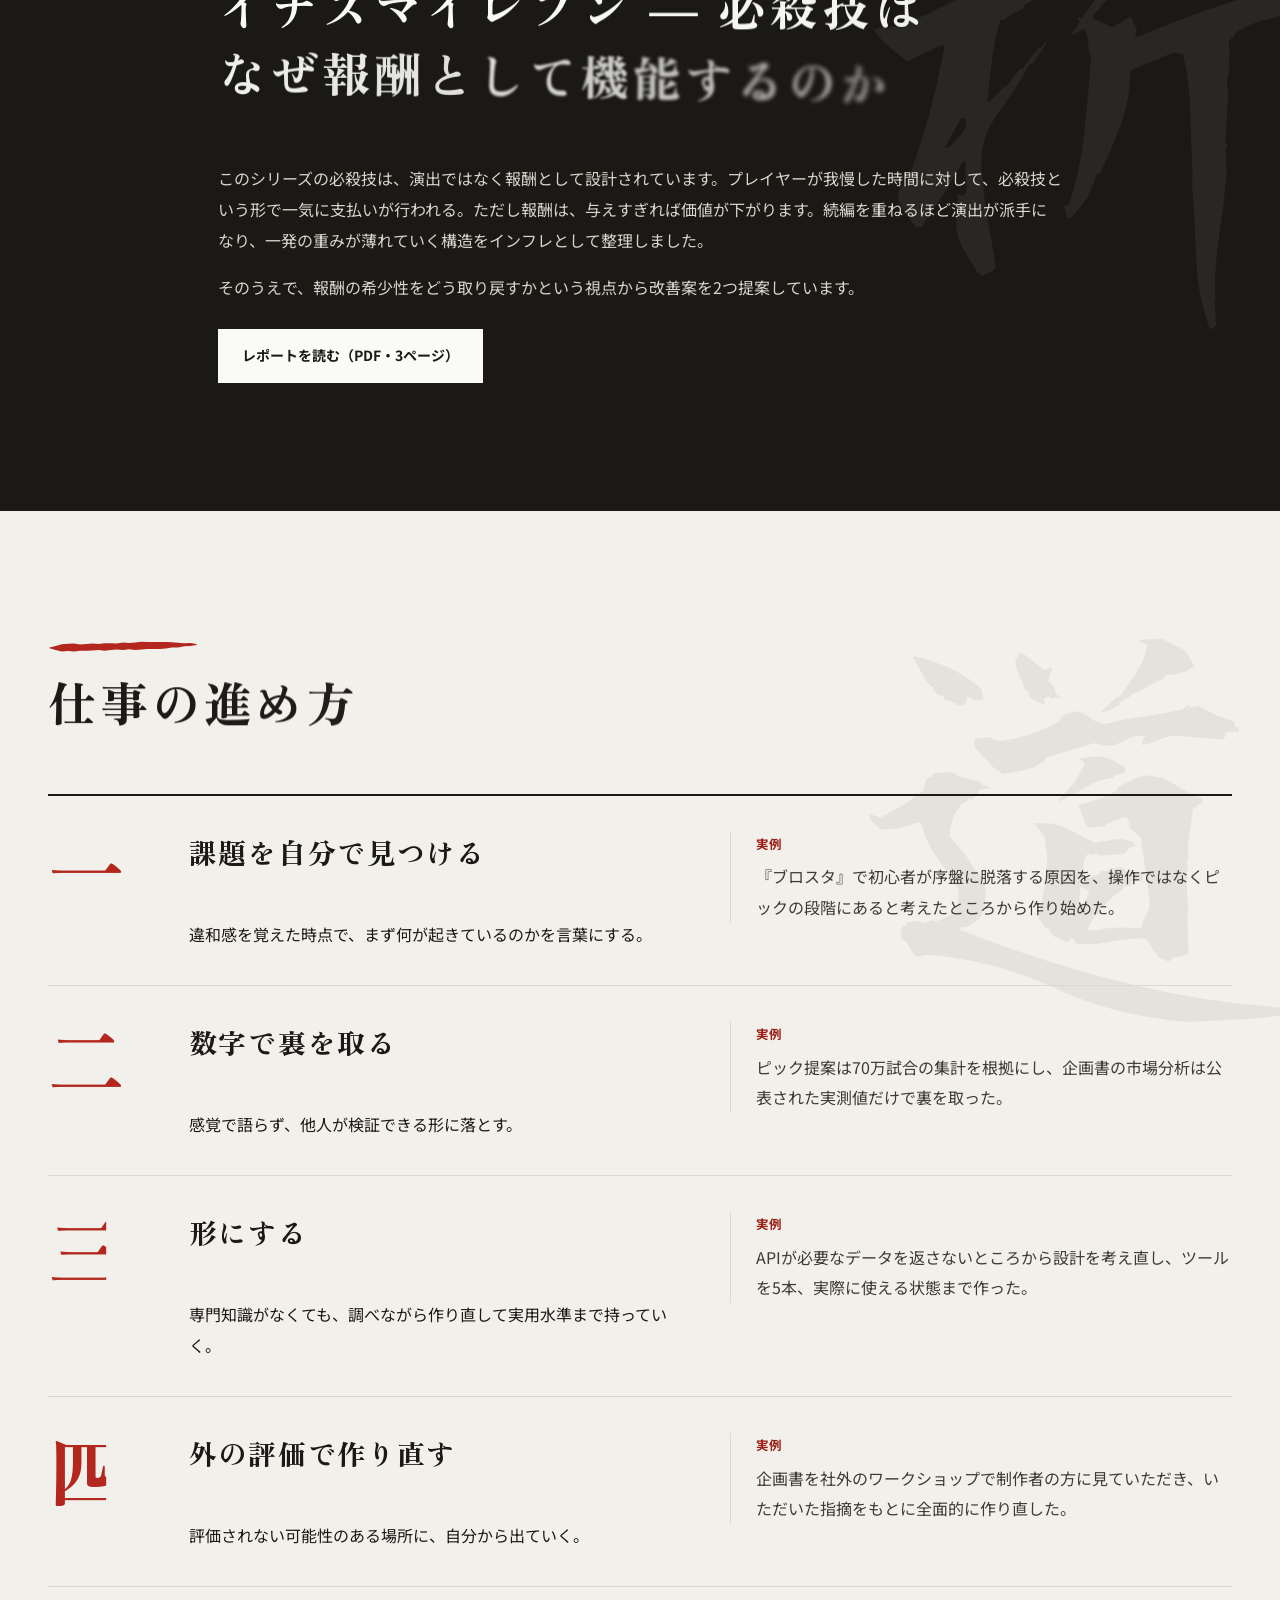
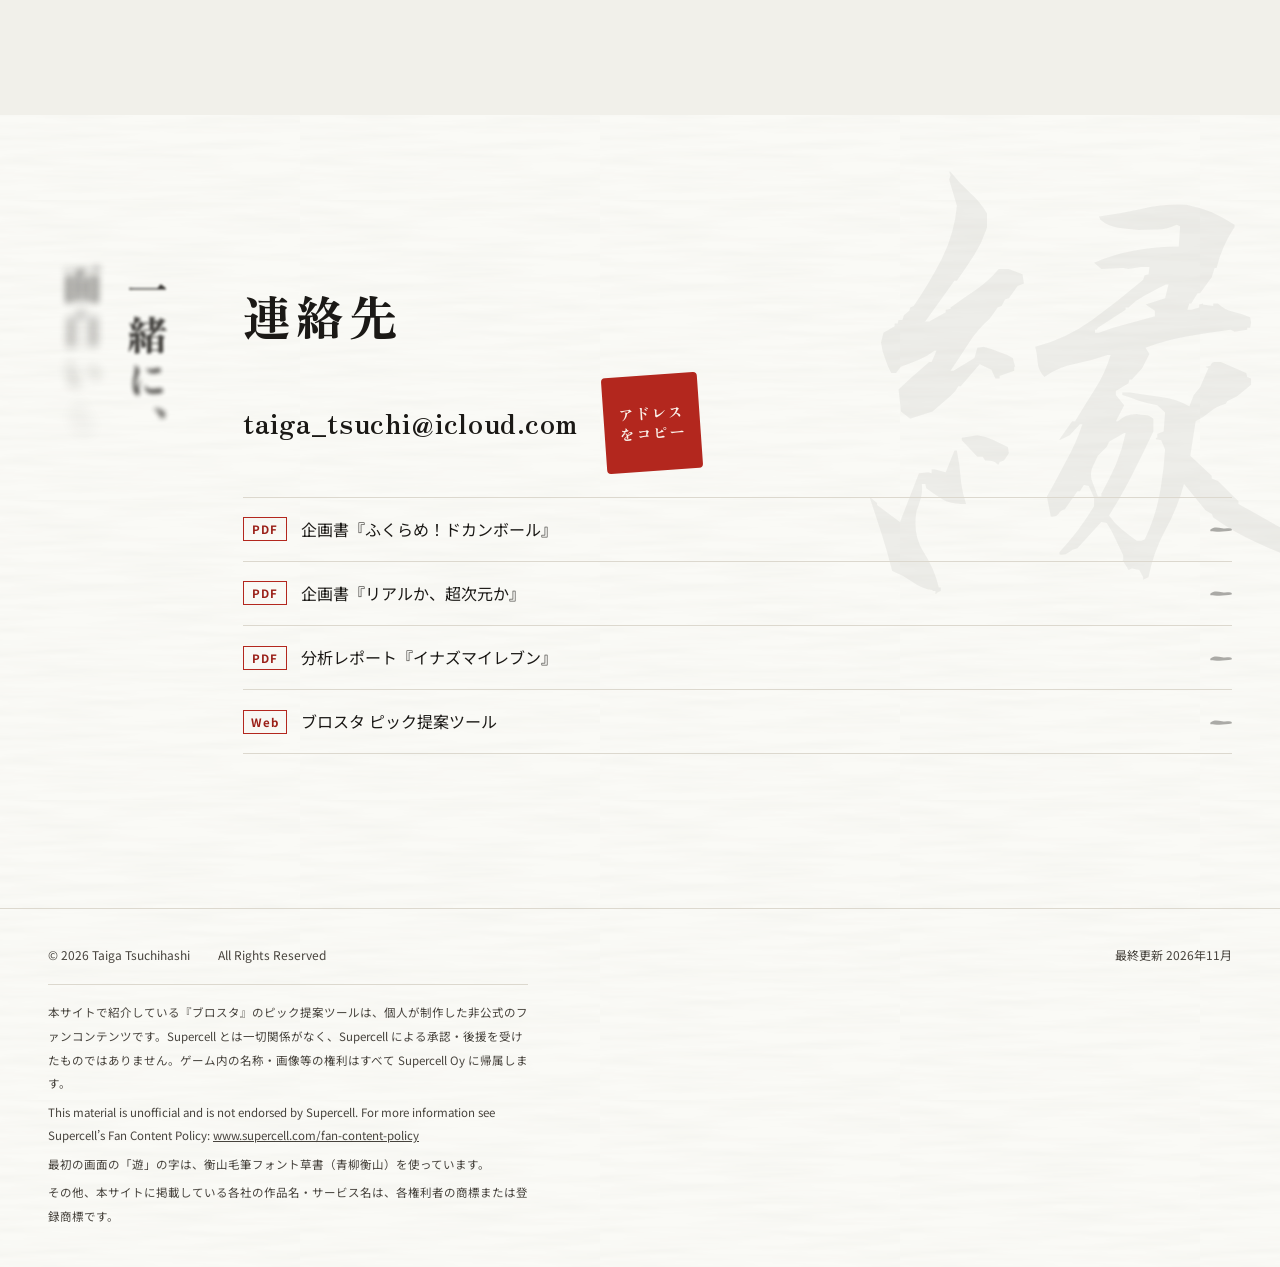
==== commit 813efd7f: "最初の画面の釈文「遊 あそぶ」を外す（本人「書道だけでいい」） Co-Authored-By: Claude Opus 5.5 <noreply@anthropic.com>" ====
--- a/index.html
+++ b/index.html
@@ -259,11 +259,7 @@
 #works .wm{right:auto; left:1vw; top:-1vw; width:clamp(220px,24vw,360px)}
 #tools .wm{right:auto; left:-6vw}
 
-/* 草書の読み（釈文） */
-.shaku{position:absolute; left:0; top:2%; display:flex; flex-direction:column; align-items:center; gap:6px;
-  font-family:var(--f-mincho); font-weight:700; font-size:clamp(13px,1.1vw,15px); color:var(--ink); letter-spacing:.35em; writing-mode:vertical-rl; opacity:0; transition:opacity 1s .3s}
-.shaku b{font-weight:900; font-size:clamp(34px,3.4vw,52px); letter-spacing:0; margin-bottom:4px; line-height:1}
-.shaku.on{opacity:1}
+
 
 /* ===== contact：締め。縦書きの一言・連絡先・朱の印 ===== */
 #contact{padding-block:clamp(90px,12vw,160px)}
@@ -342,7 +338,6 @@
       <canvas aria-hidden="true"></canvas>
       <svg aria-hidden="true" focusable="false"></svg>
       <span class="hanko" aria-hidden="true">泰雅</span>
-      <span class="shaku" aria-hidden="true"><b>遊</b>あそぶ</span>
       <span class="hint" aria-hidden="true">押すと、もう一度書く</span>
     </button>
     <h1 class="vt">面白さを分析して、<br>自分の手で形にする。</h1>
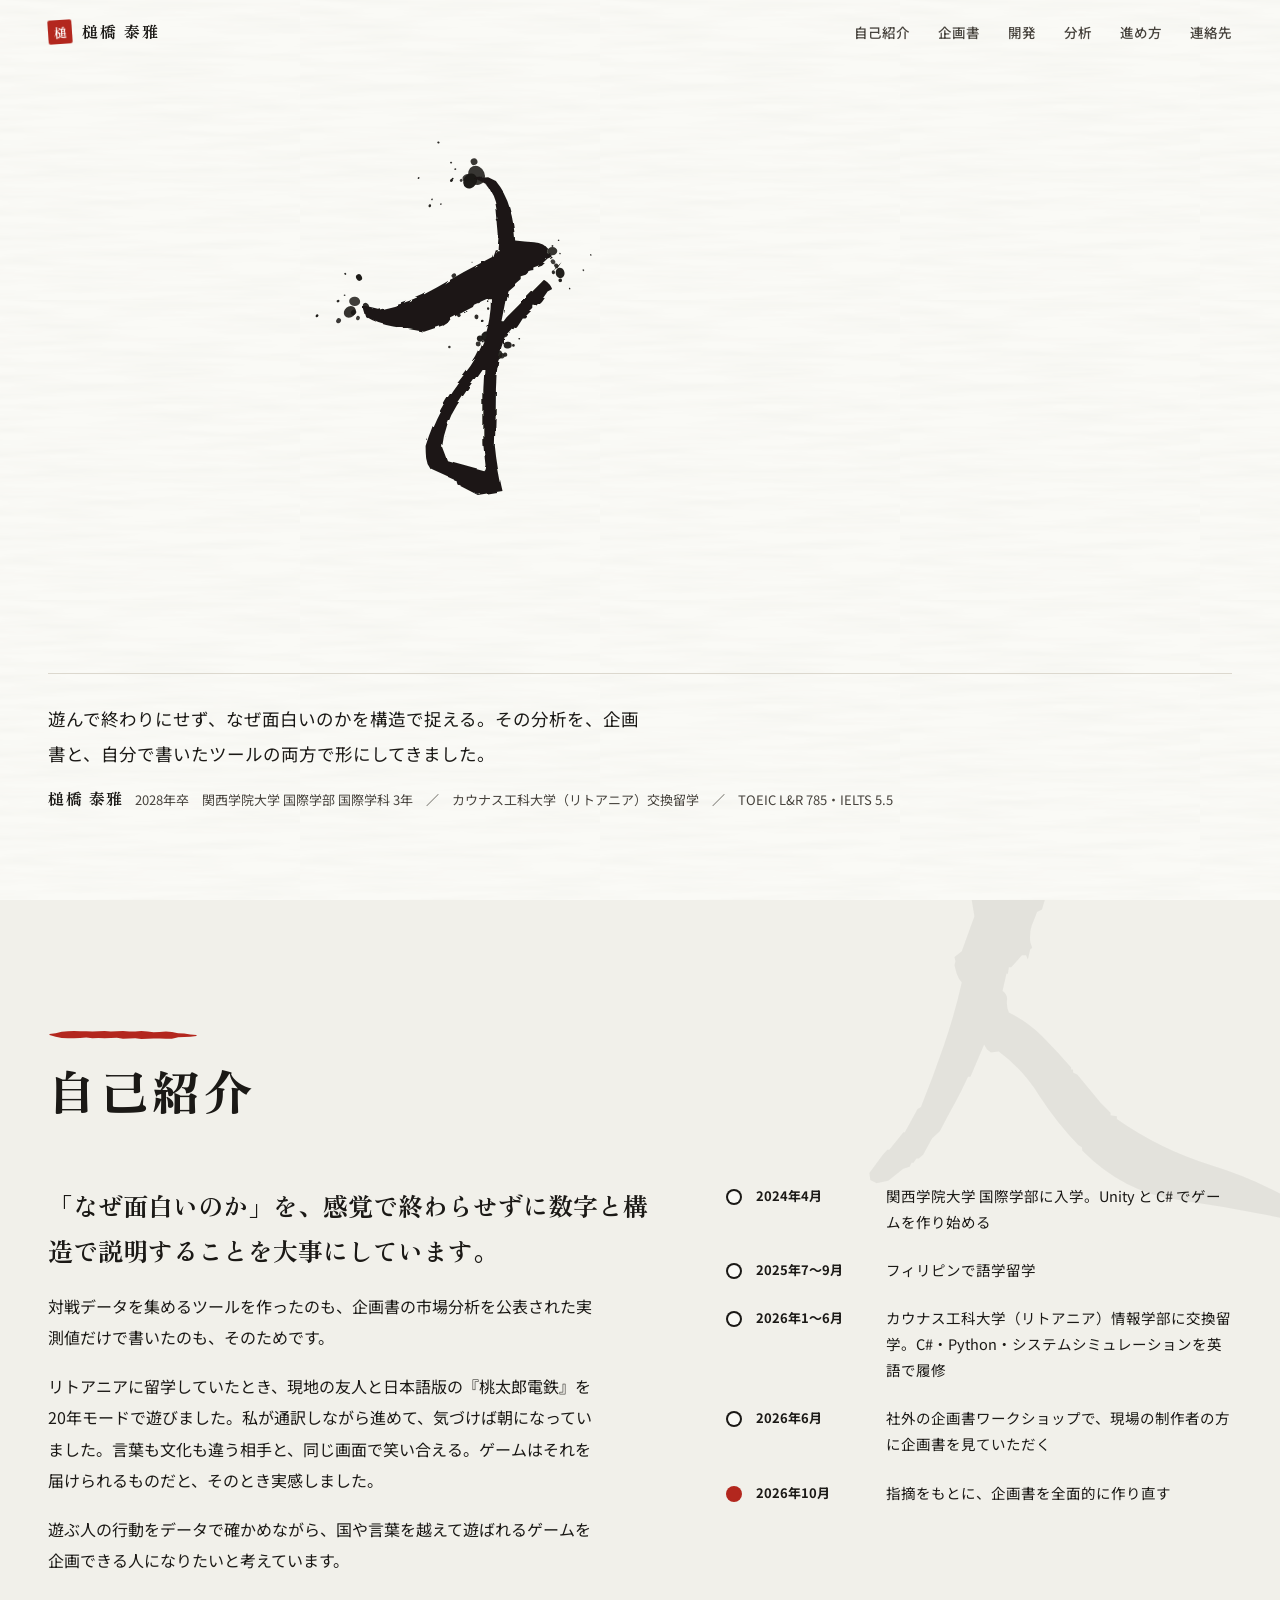
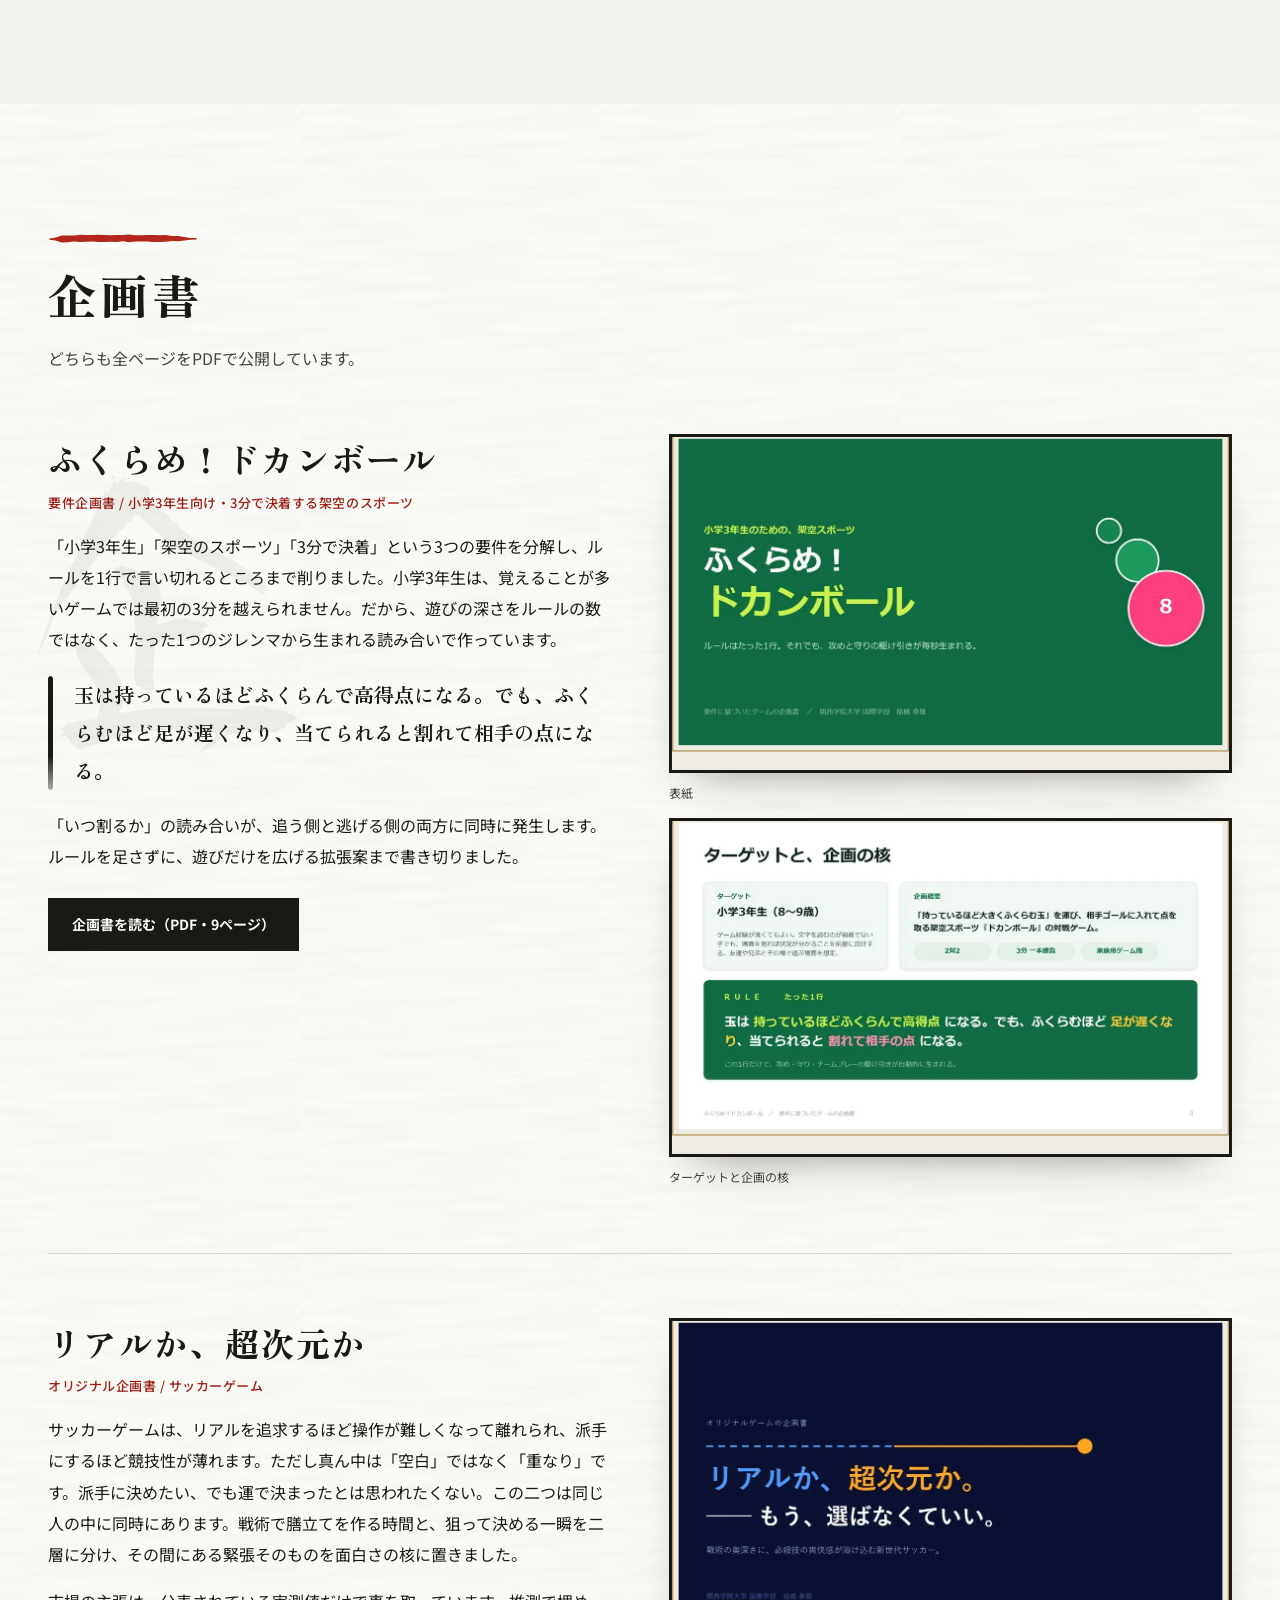
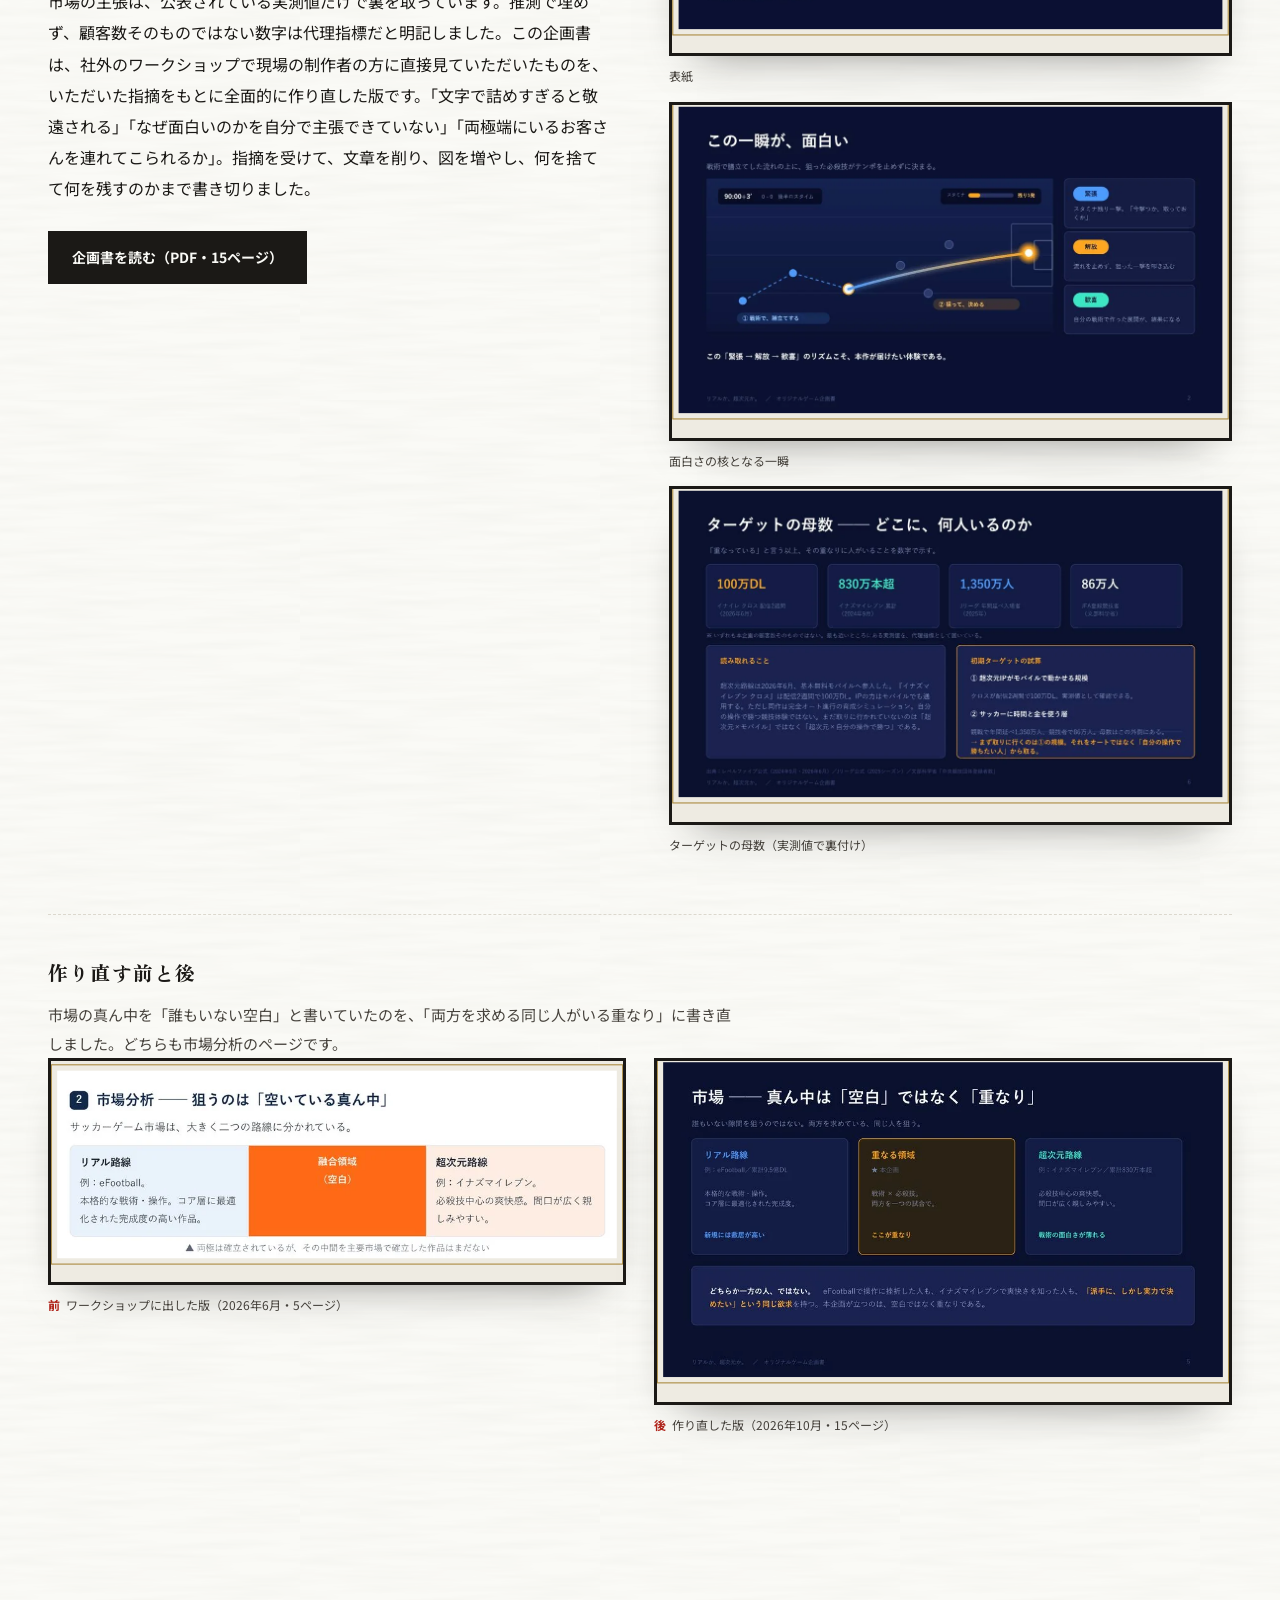
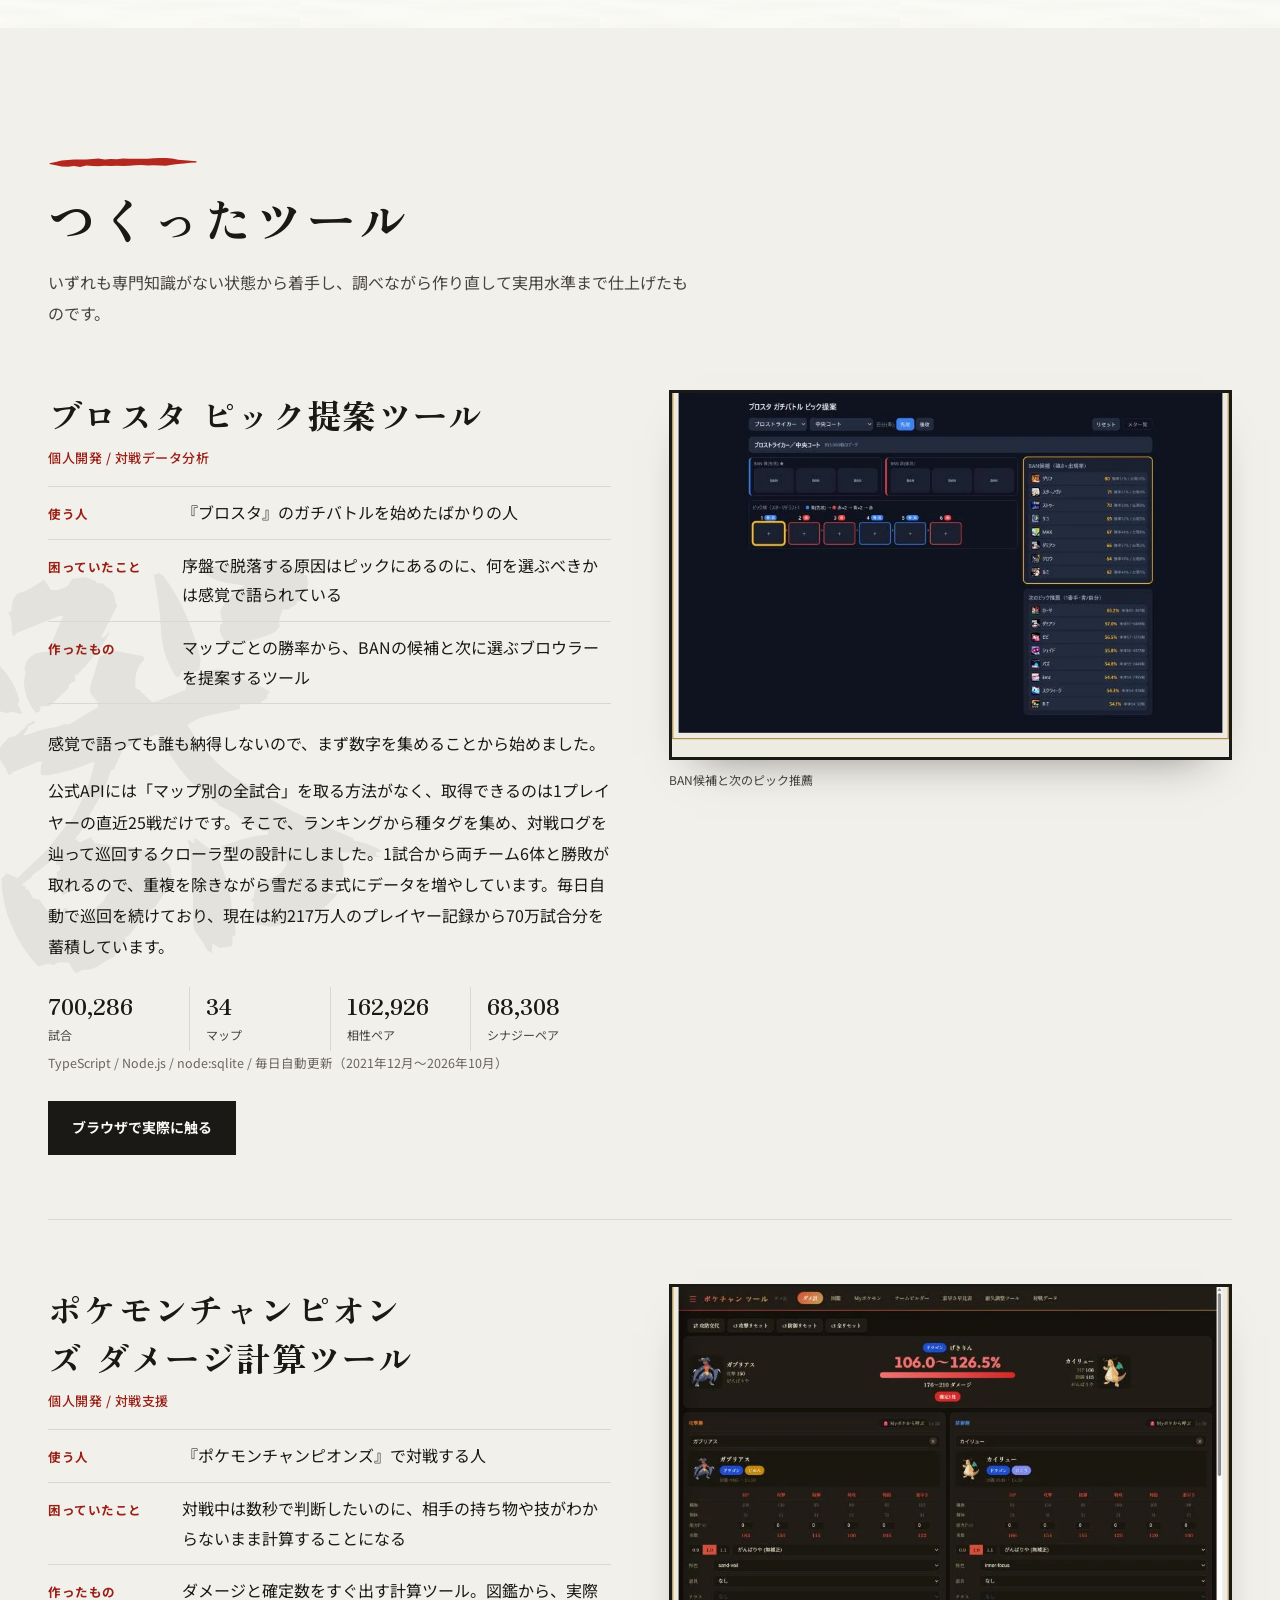
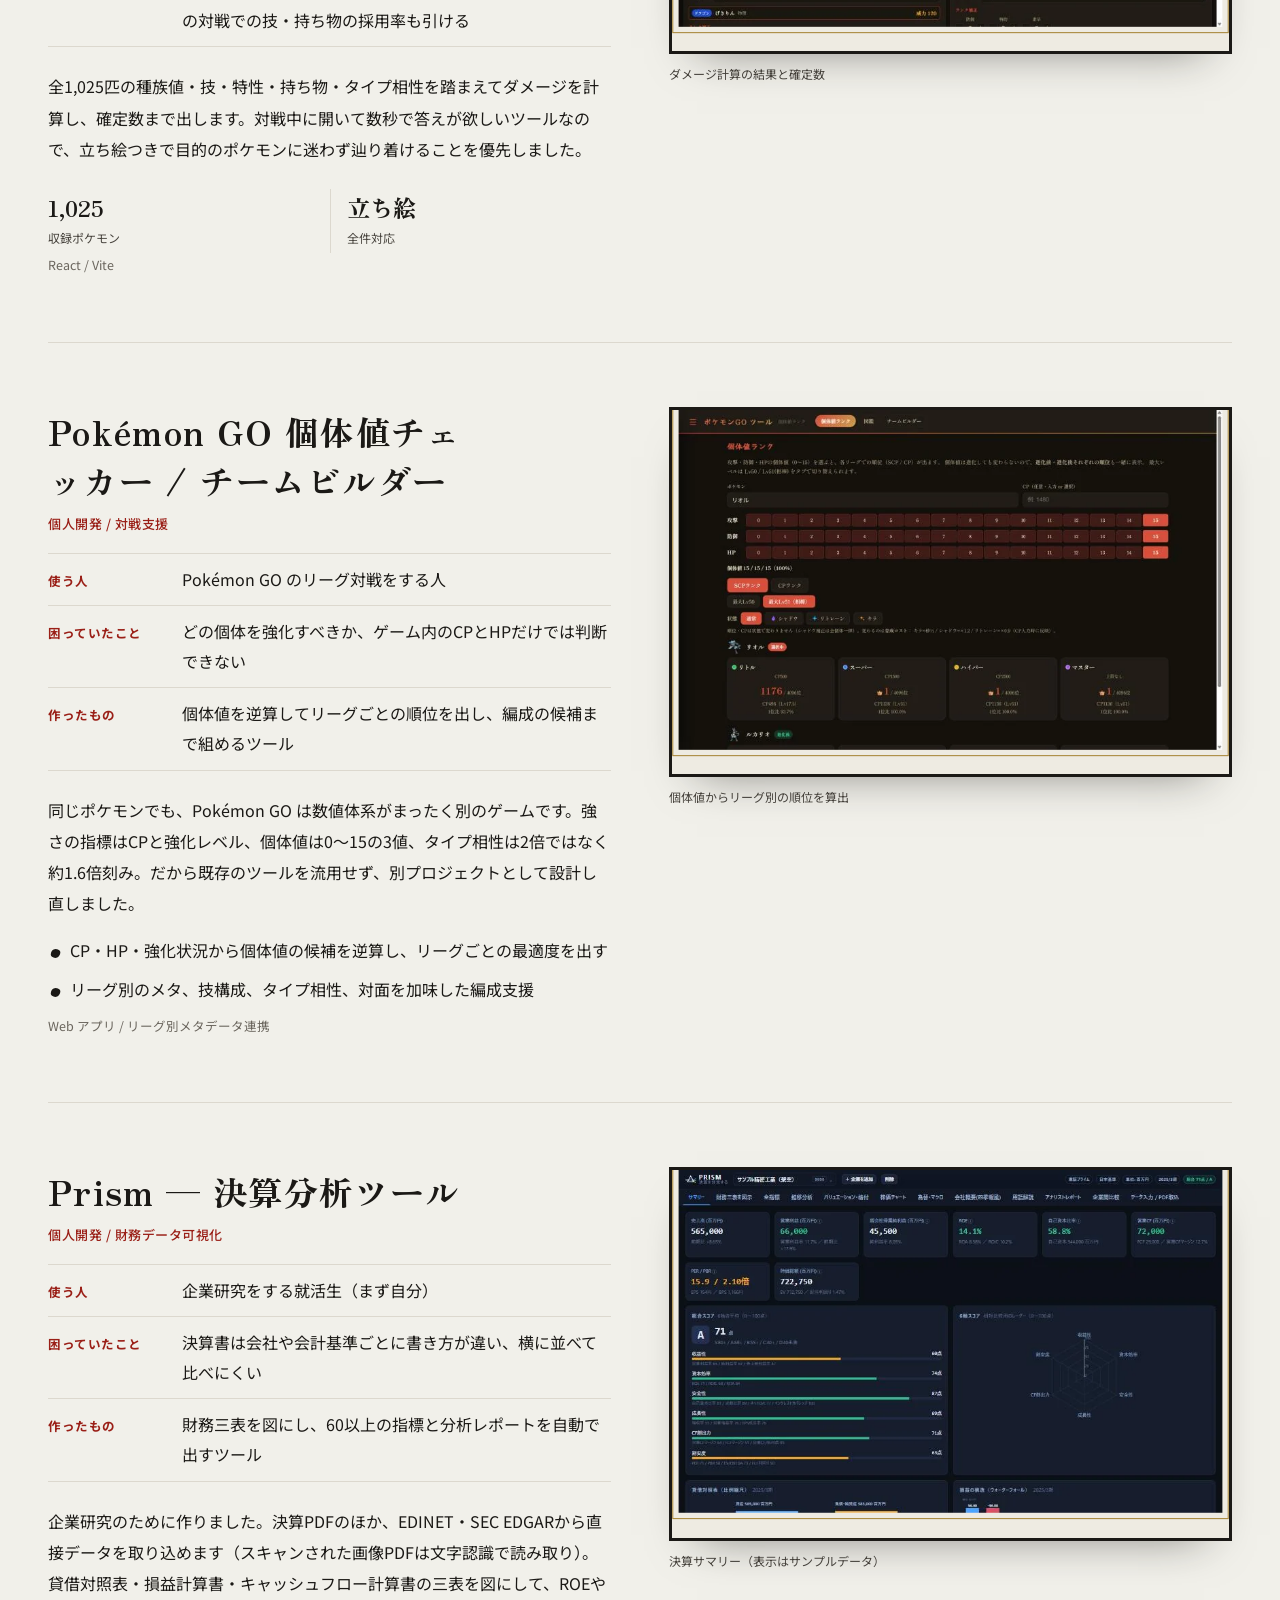
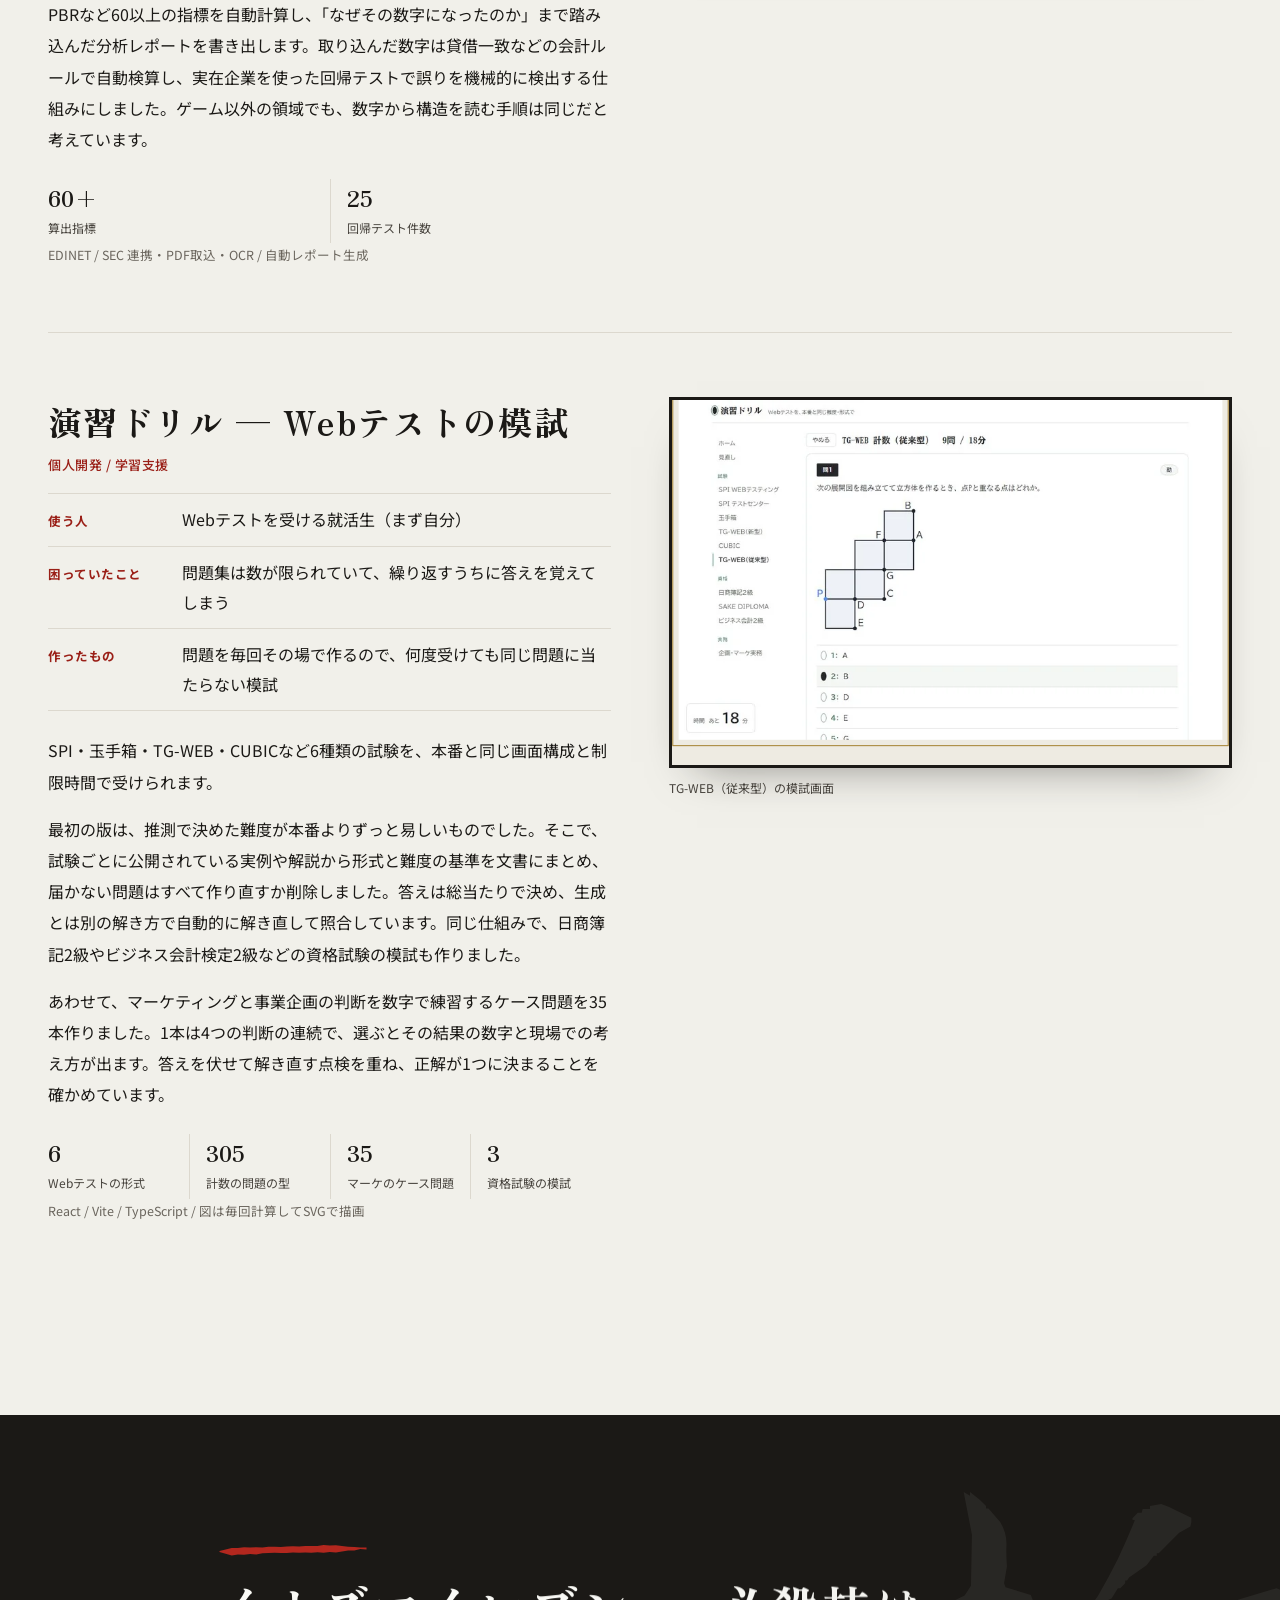
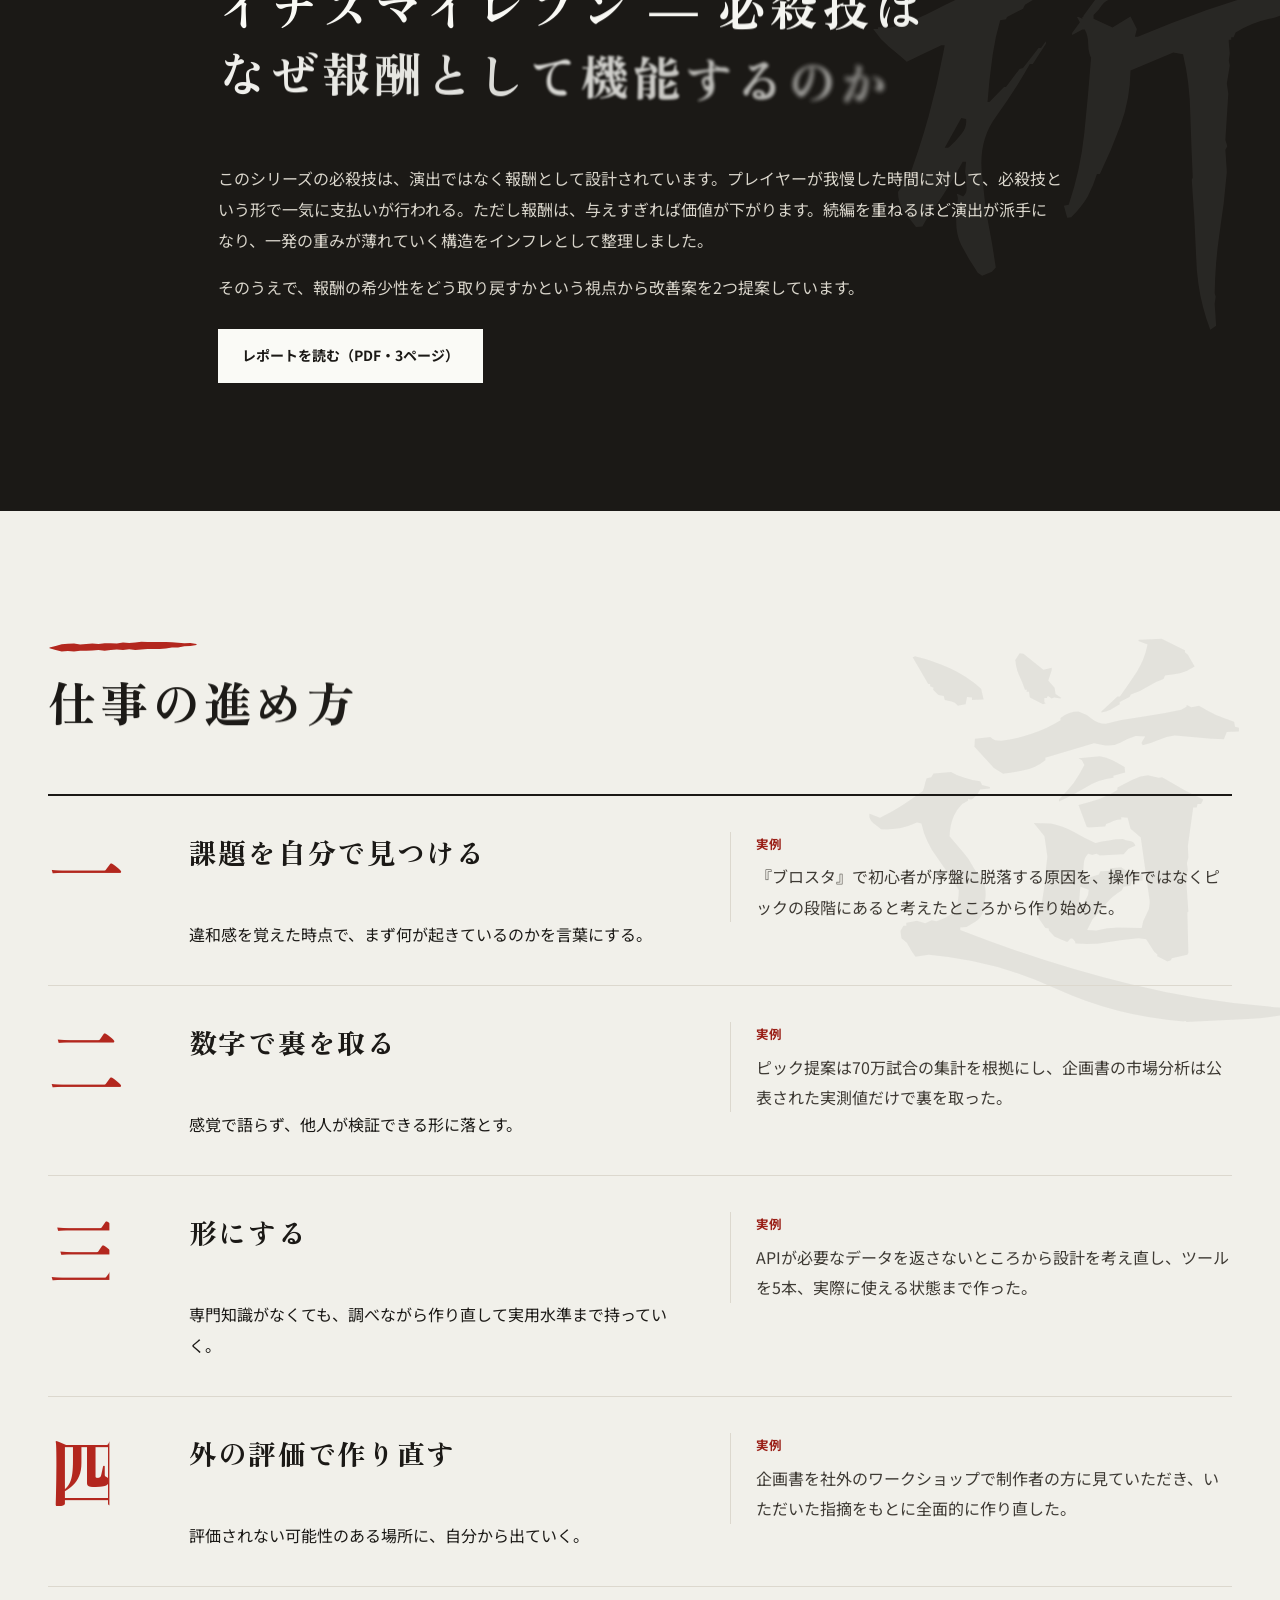
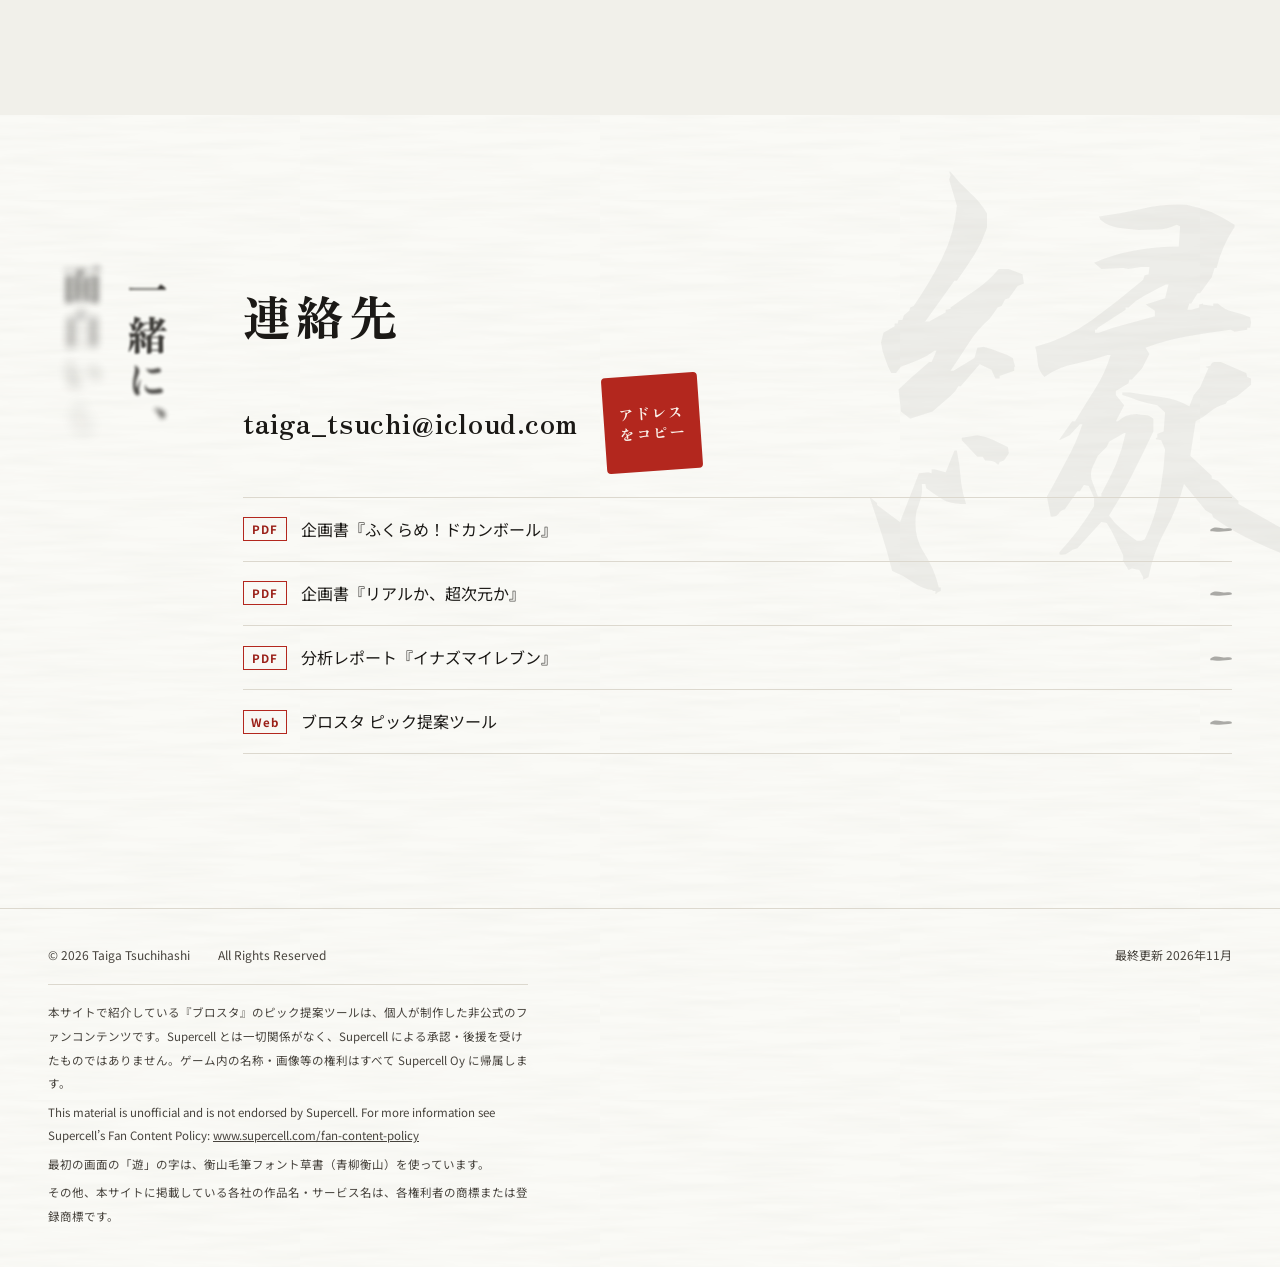
==== commit 42e32f64: "紹介文から「ゲームプランナーを志望しています」を外す（本人の判断） Co-Authored-By: Claude Opus 5.5 <noreply@anthropic.com>" ====
--- a/index.html
+++ b/index.html
@@ -343,7 +343,7 @@
     <h1 class="vt">面白さを分析して、<br>自分の手で形にする。</h1>
     <div class="hero-foot">
       <div>
-        <p class="lede">遊んで終わりにせず、なぜ面白いのかを構造で捉える。その分析を、企画書と、自分で書いたツールの両方で形にしてきました。ゲームプランナーを志望しています。</p>
+        <p class="lede">遊んで終わりにせず、なぜ面白いのかを構造で捉える。その分析を、企画書と、自分で書いたツールの両方で形にしてきました。</p>
         <p class="who"><b>槌橋 泰雅</b>2028年卒　関西学院大学 国際学部 国際学科 3年　／　カウナス工科大学（リトアニア）交換留学　／　TOEIC L&amp;R 785・IELTS 5.5</p>
       </div>
       <a class="cue" href="#about" aria-label="自己紹介へ進む"><span class="cue-t">下へ</span><span class="cue-l" aria-hidden="true"><i></i></span></a>
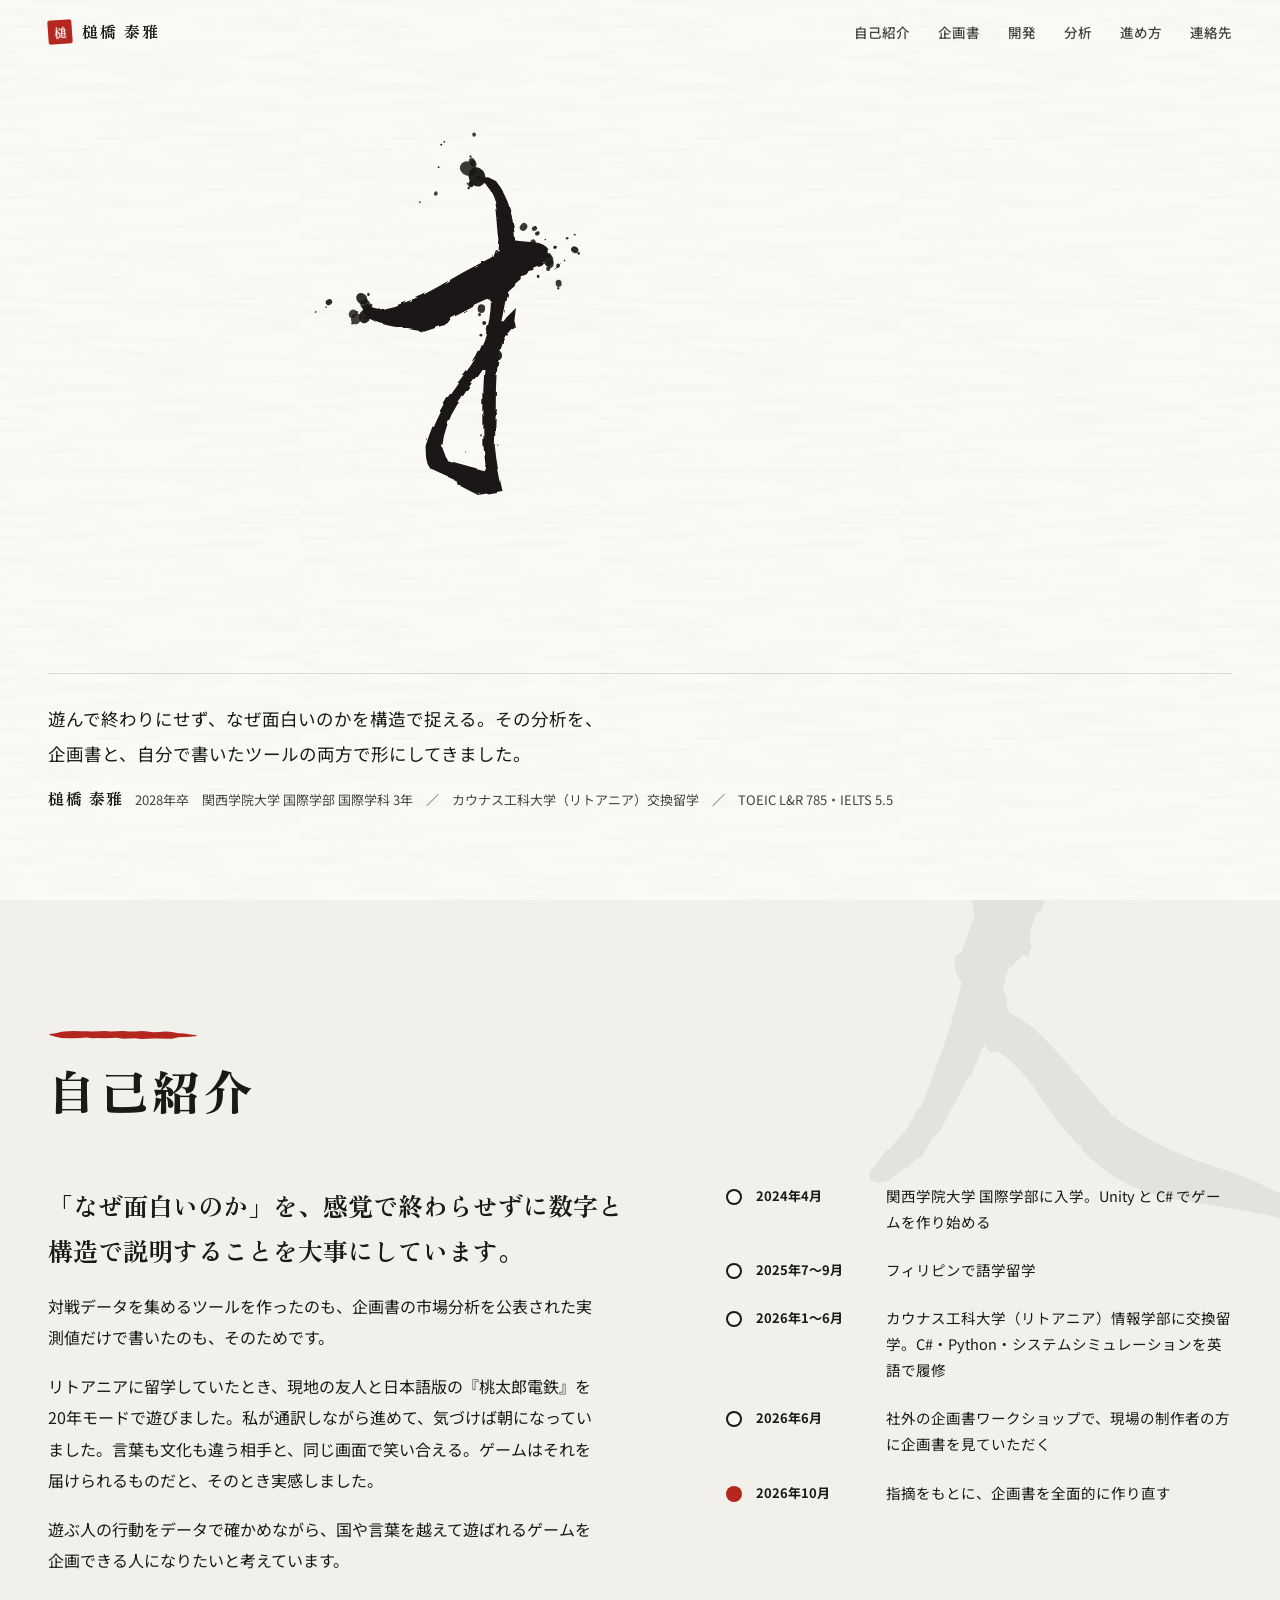
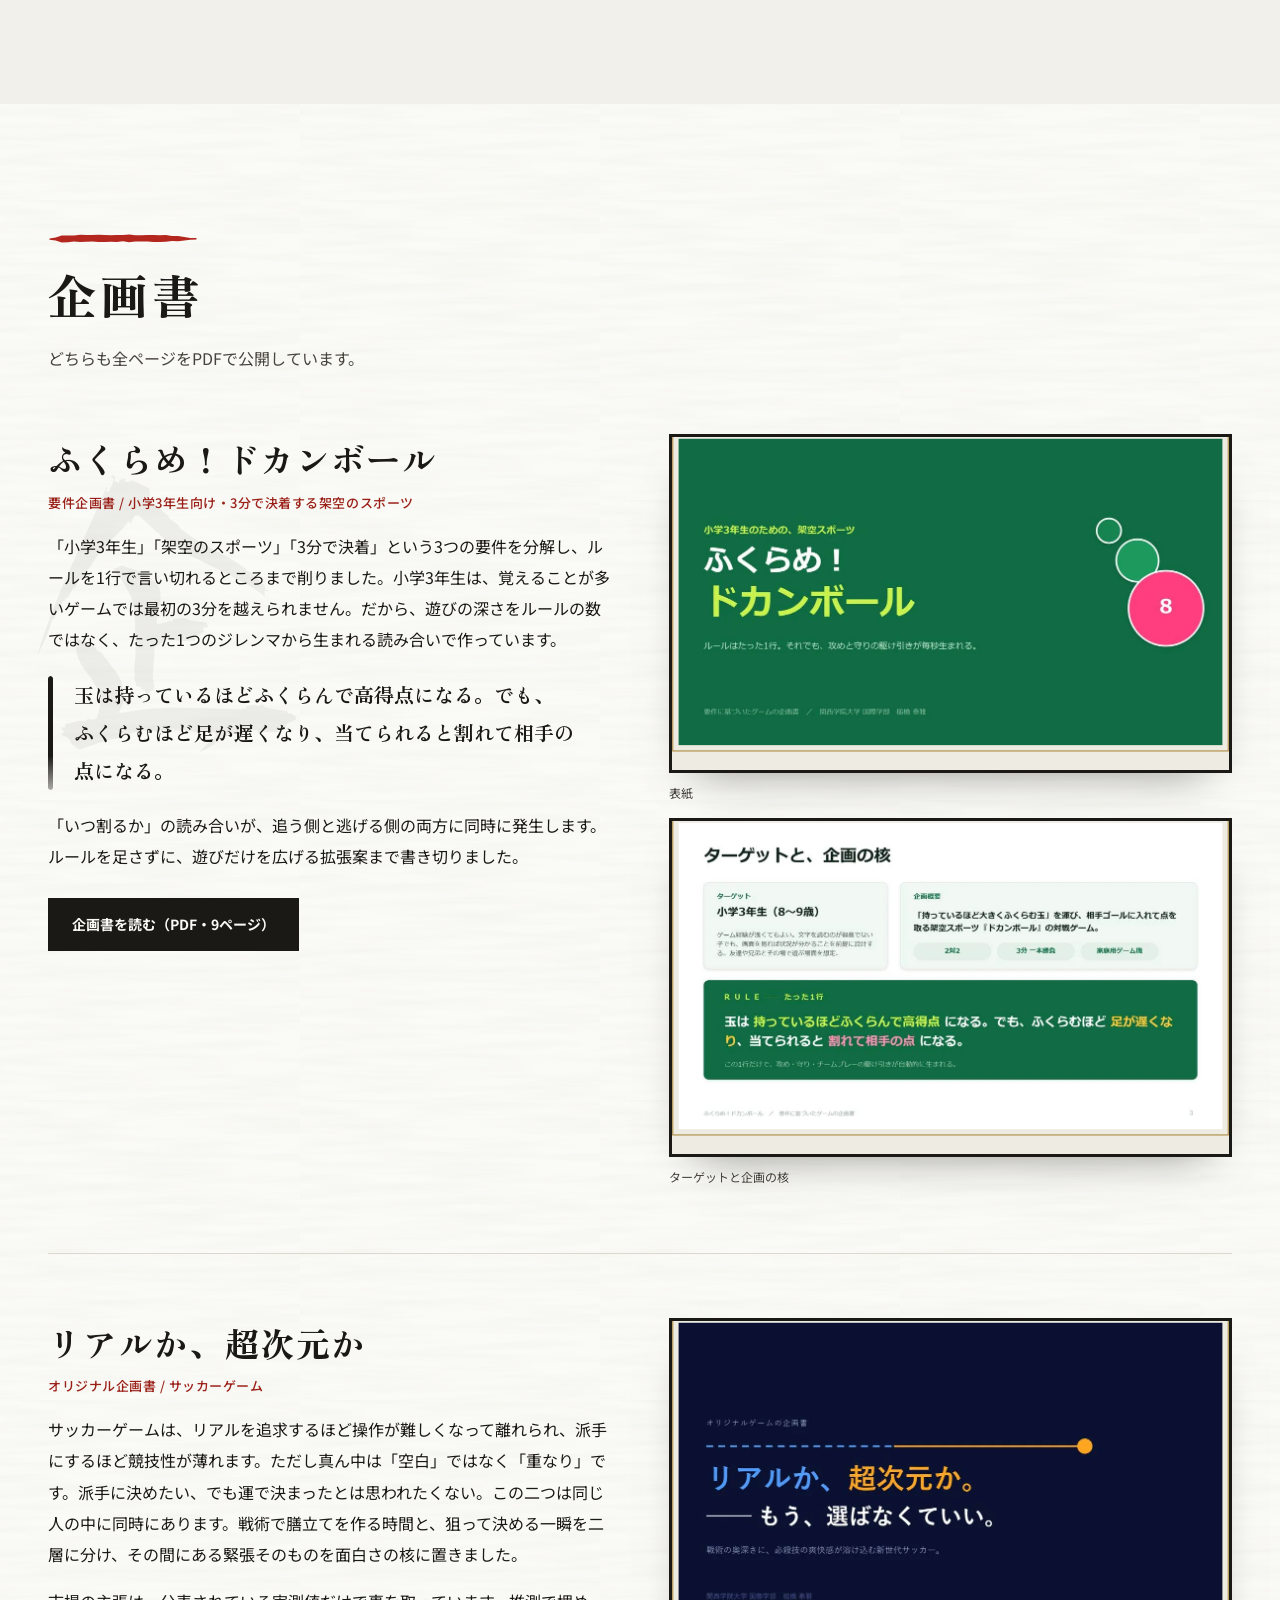
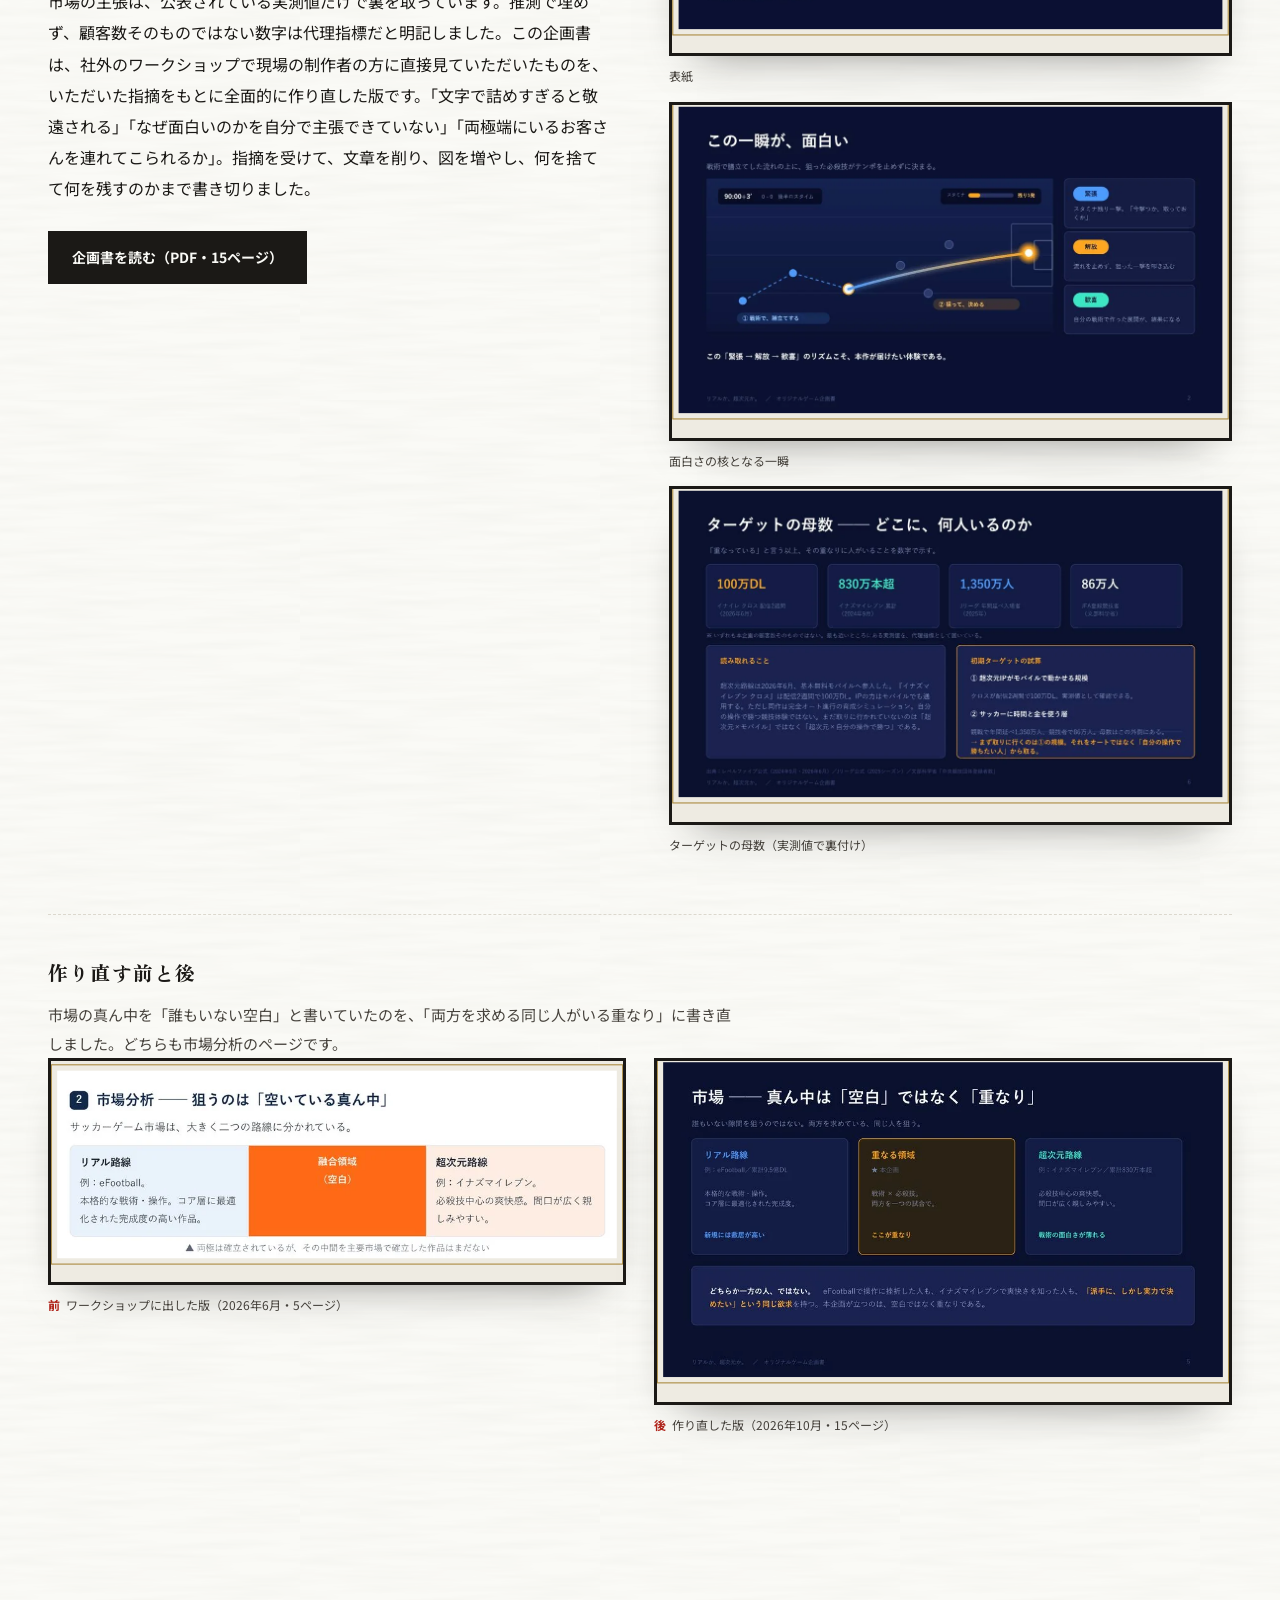
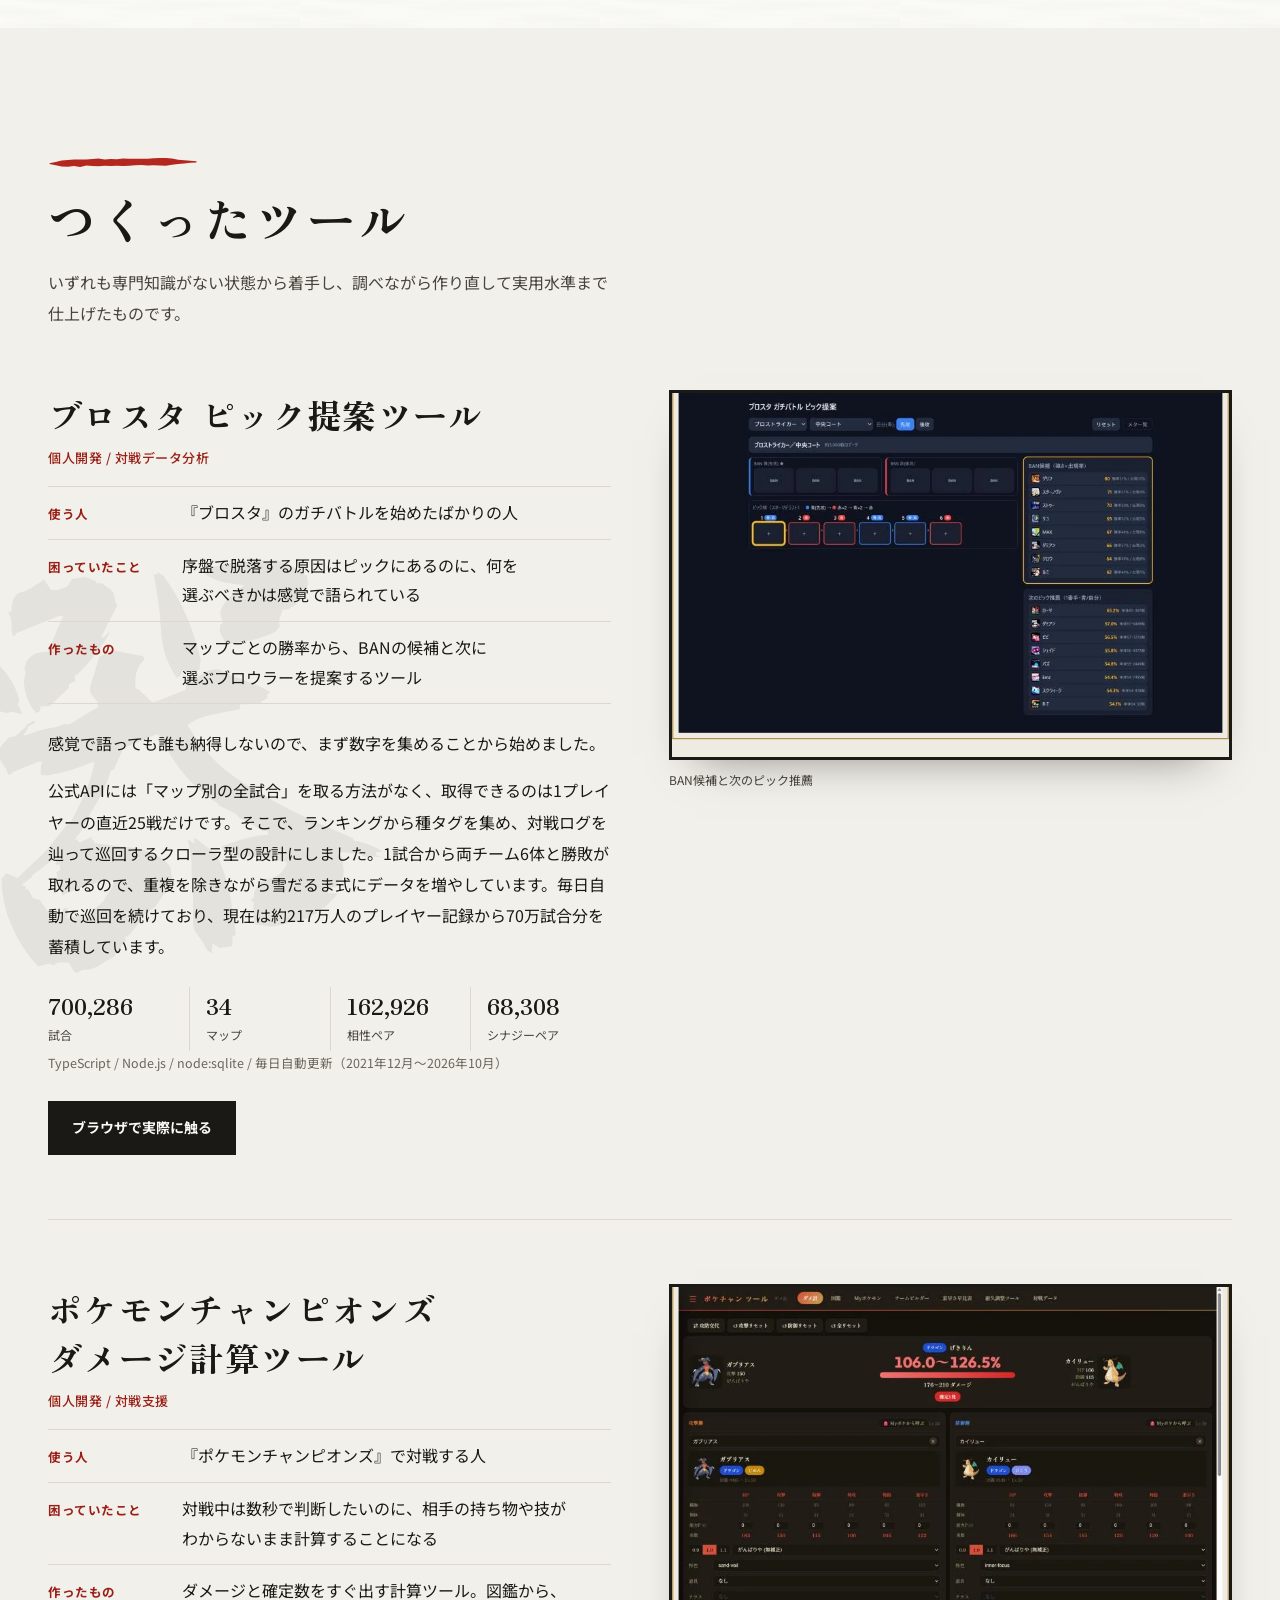
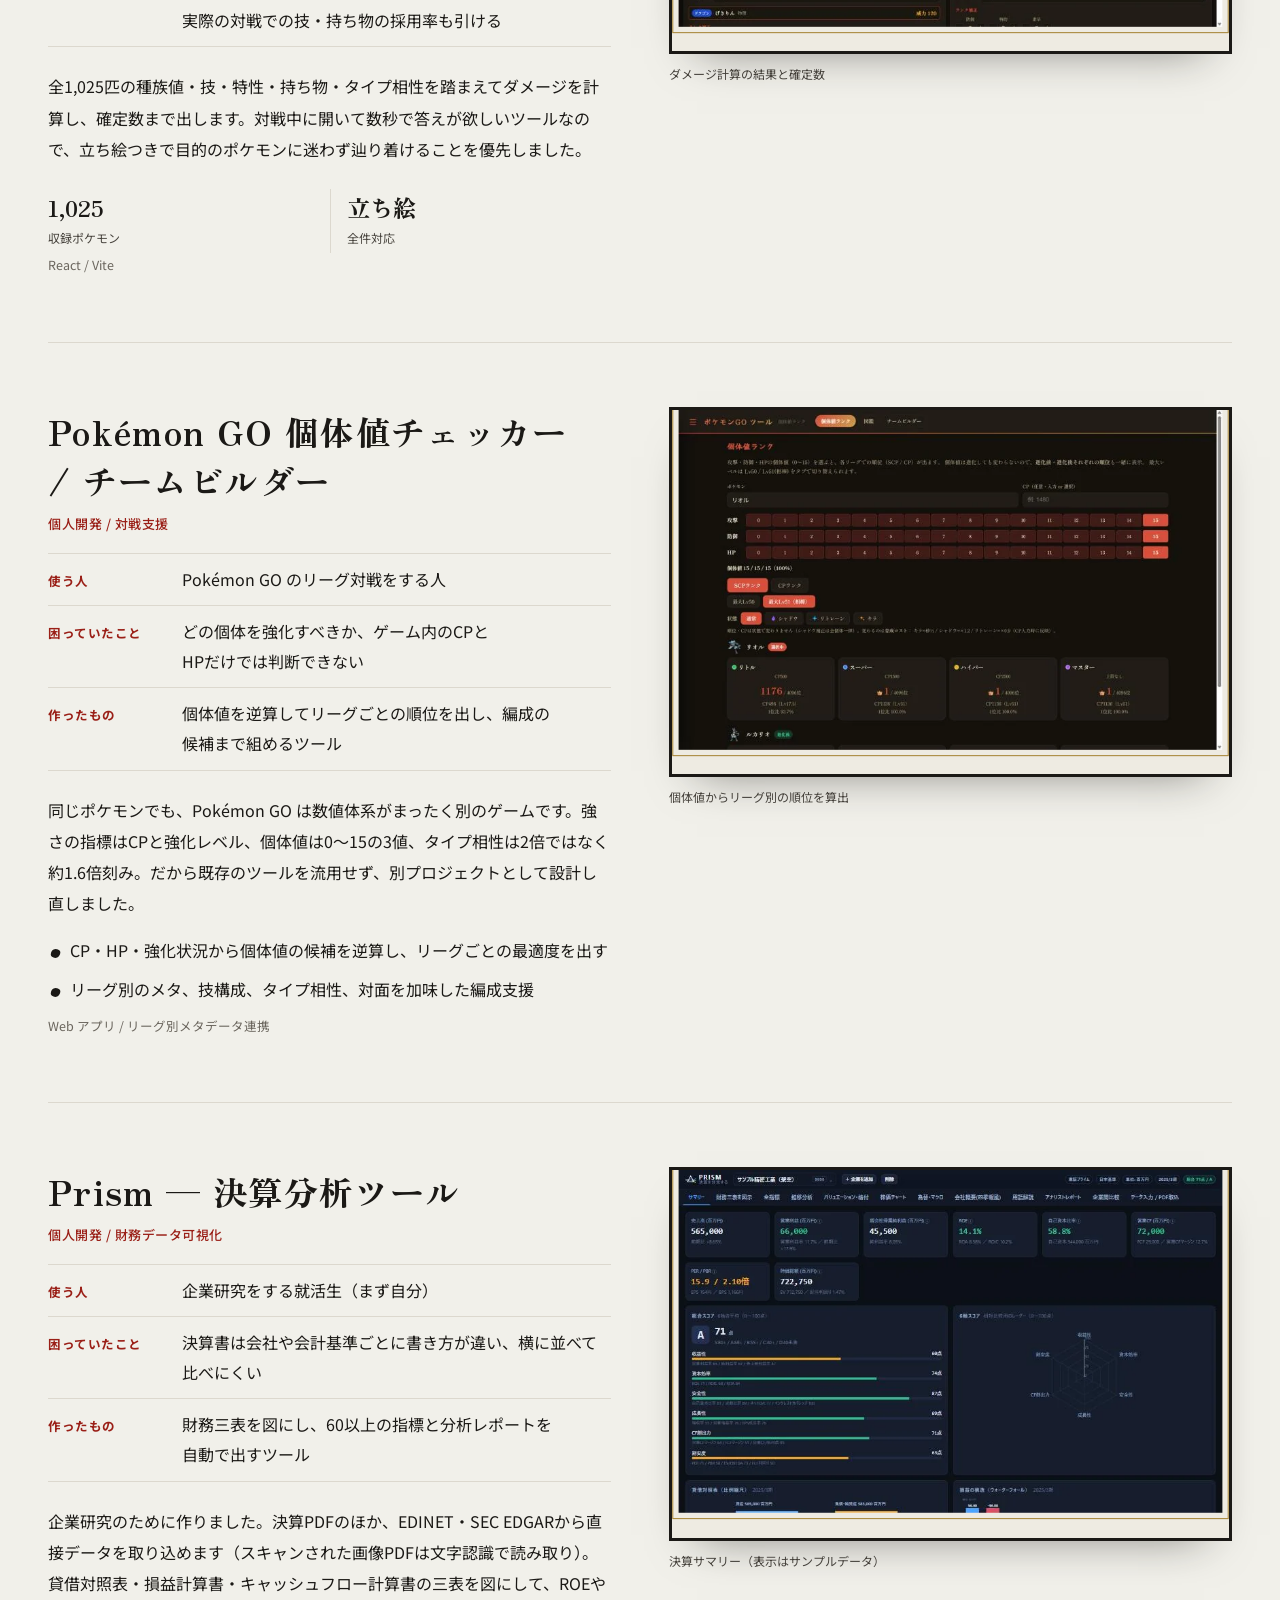
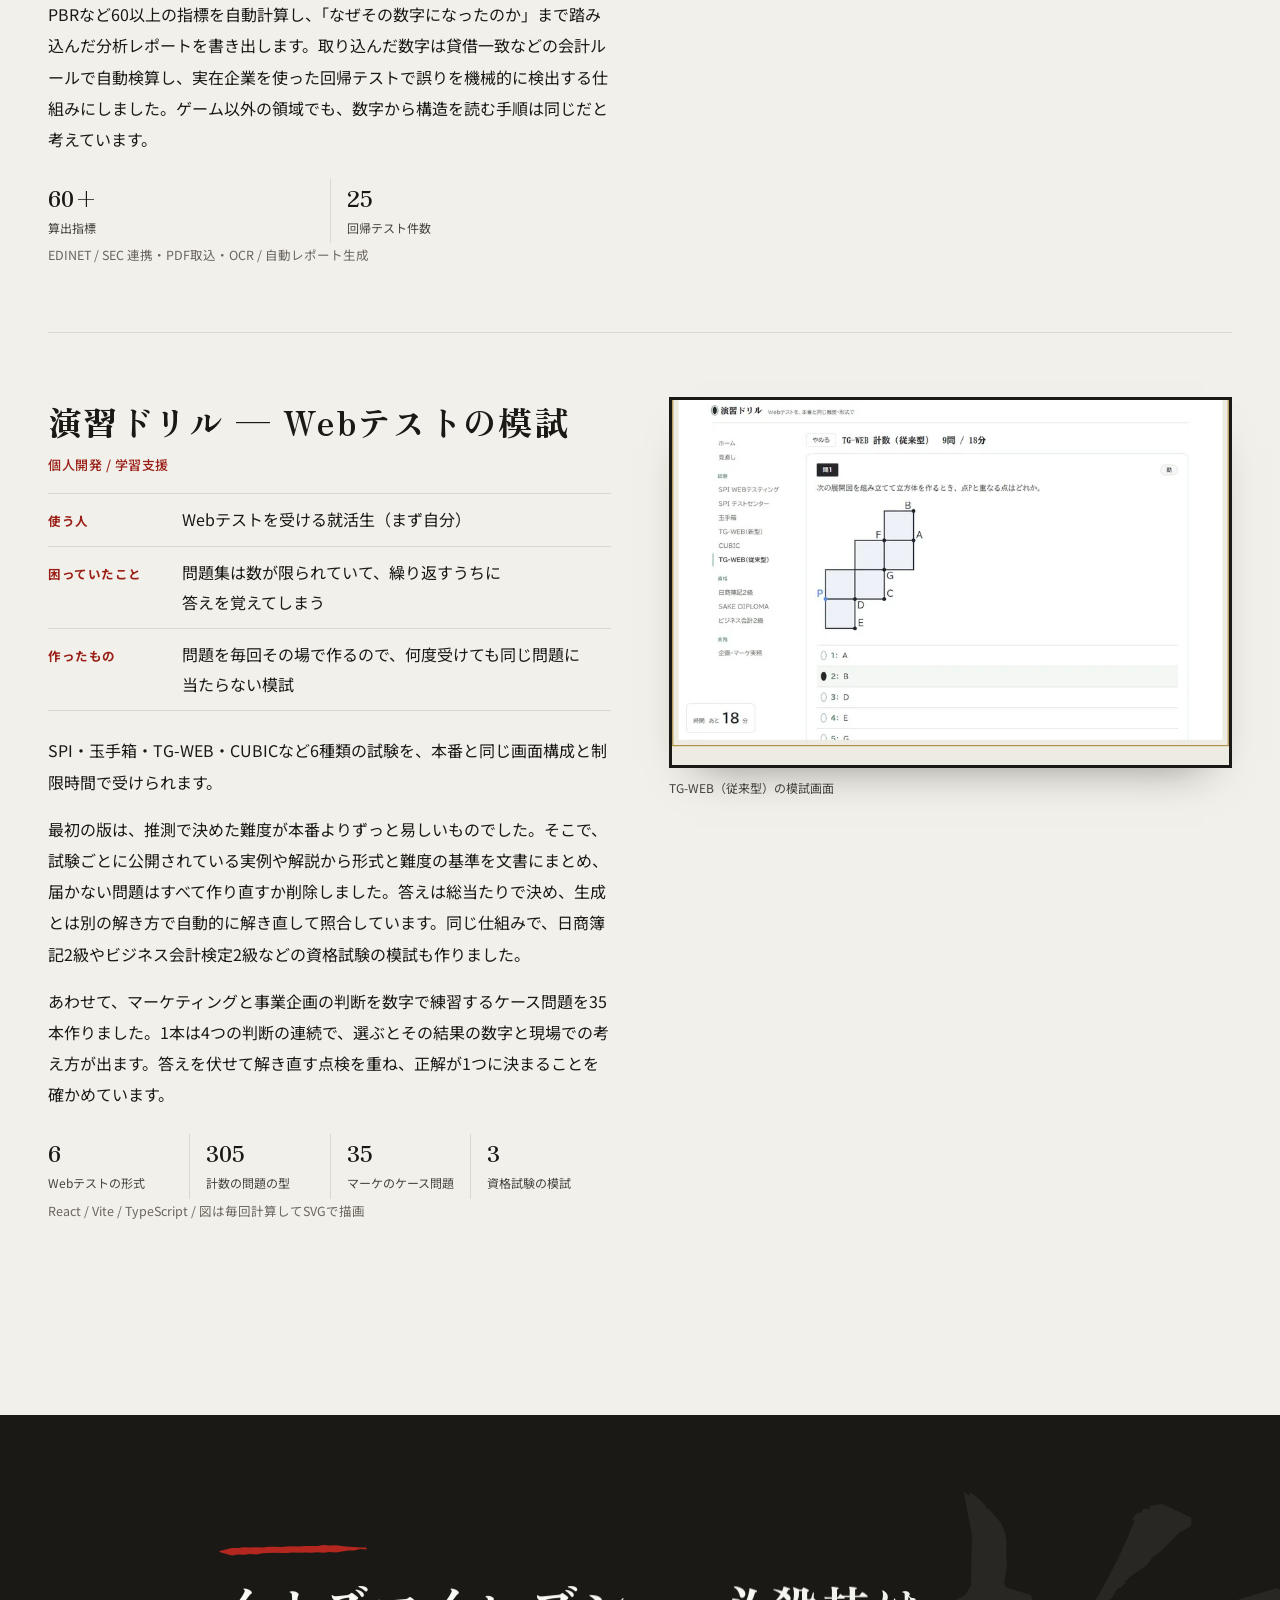
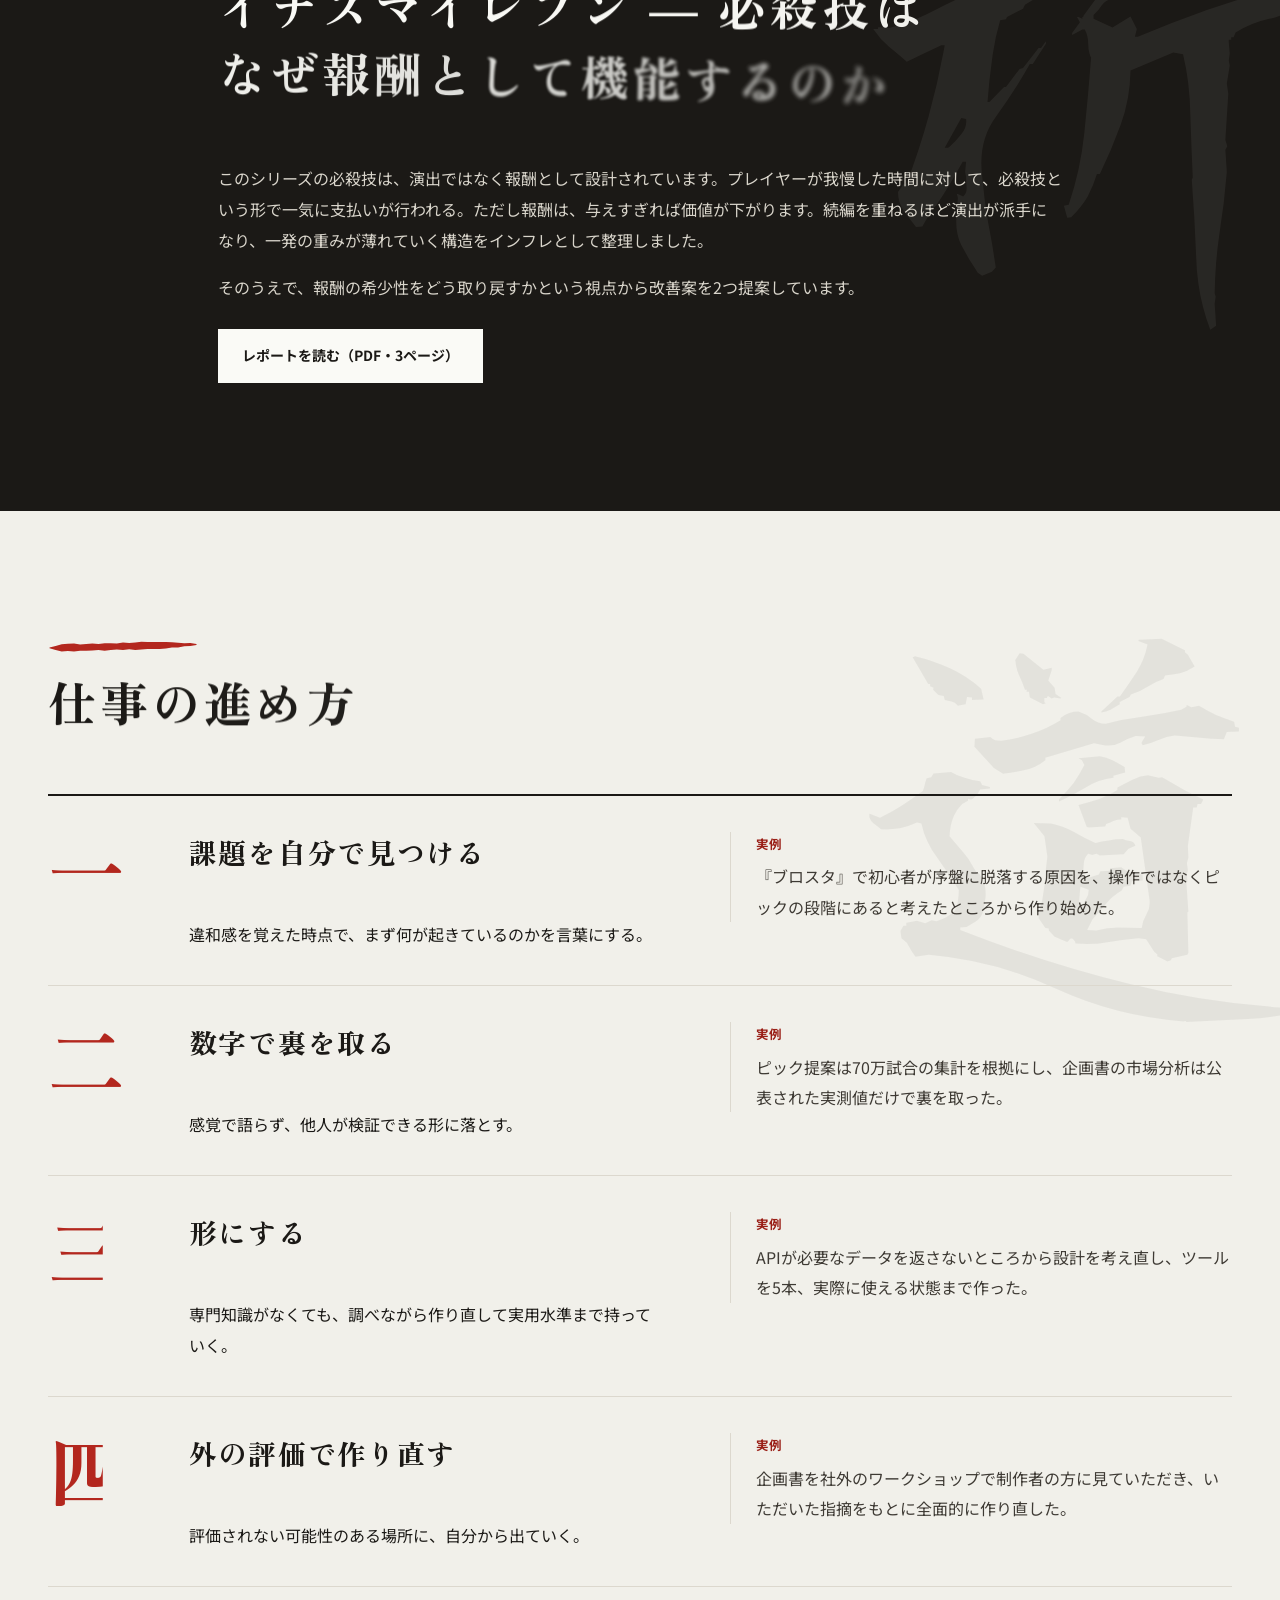
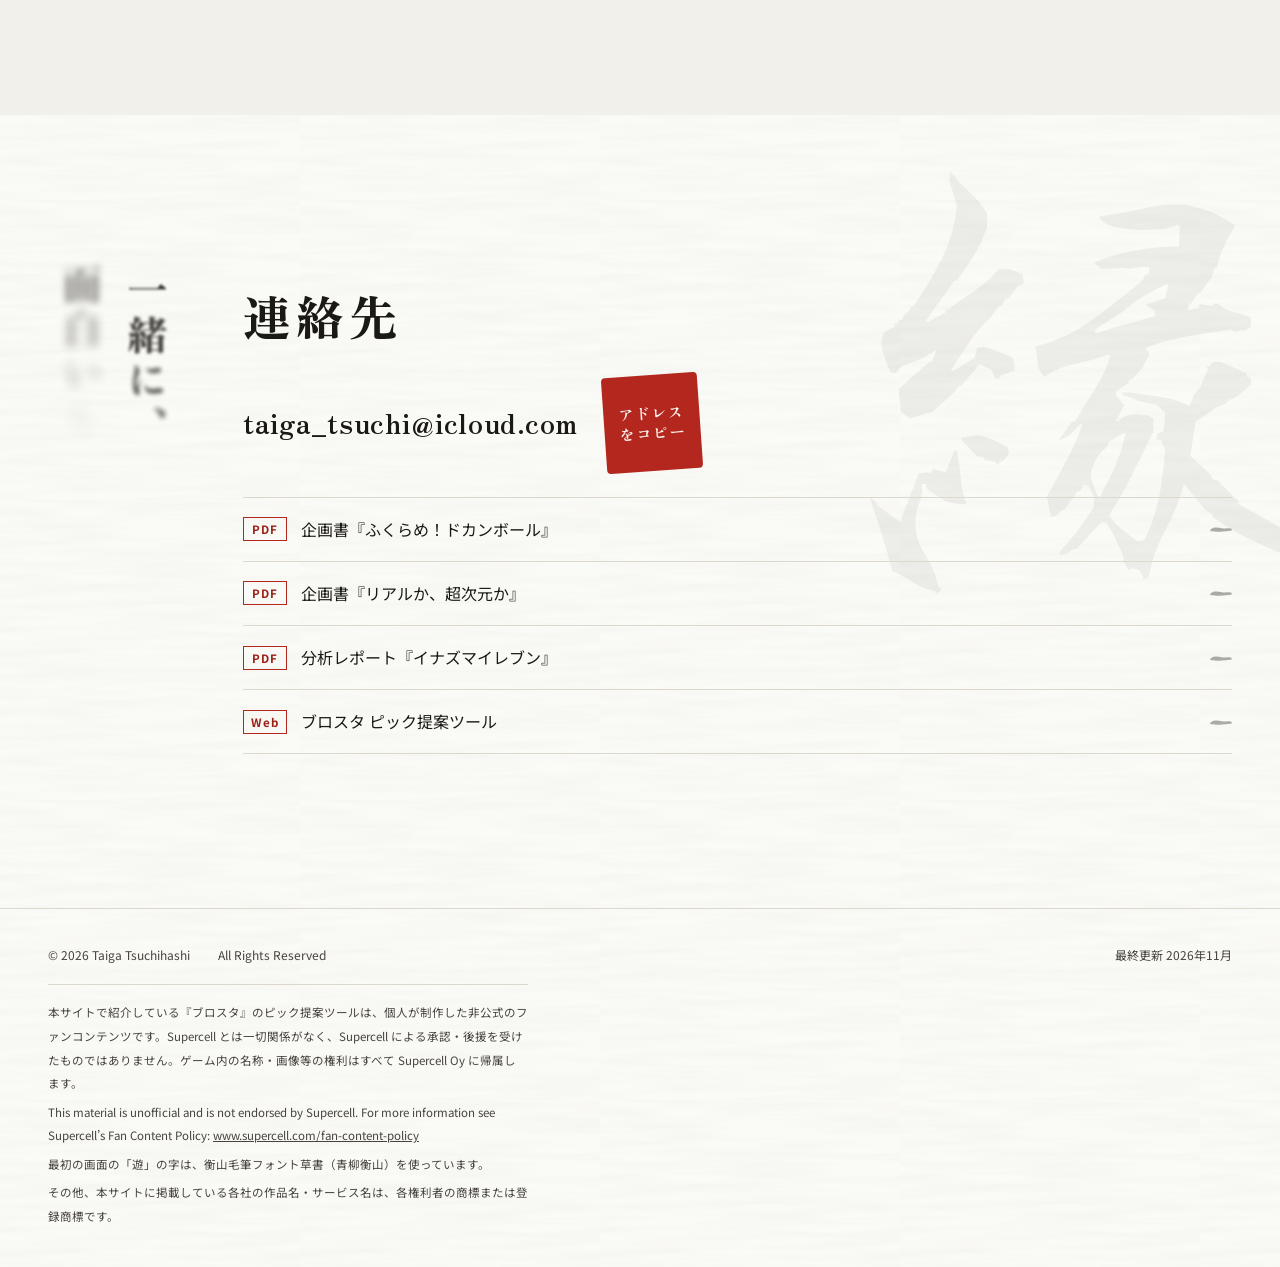
==== commit a9963038: "日本語の改行を文節単位に（word-break:auto-phrase、text-wrap:pretty） Co-Authored-By: Claude Opus 5.5 <noreply@anthr" ====
--- a/index.html
+++ b/index.html
@@ -44,6 +44,9 @@
 a{color:var(--ai)}
 ::selection{background:var(--ink); color:var(--paper)}
 :focus-visible{outline:2px solid var(--shu); outline-offset:3px}
+/* 日本語の改行を文節で（対応していないブラウザでは今までどおり） */
+h1,h2,h3,h4,.lede,.lead,.quote,.role,.fit dd,.sh p,.c-links .nm,.vt-close{word-break:auto-phrase}
+p,dd,li{text-wrap:pretty}
 
 /* ===== header ===== */
 .hd{position:fixed; inset:0 0 auto 0; z-index:50; height:calc(var(--head-h) + env(safe-area-inset-top,0px));
